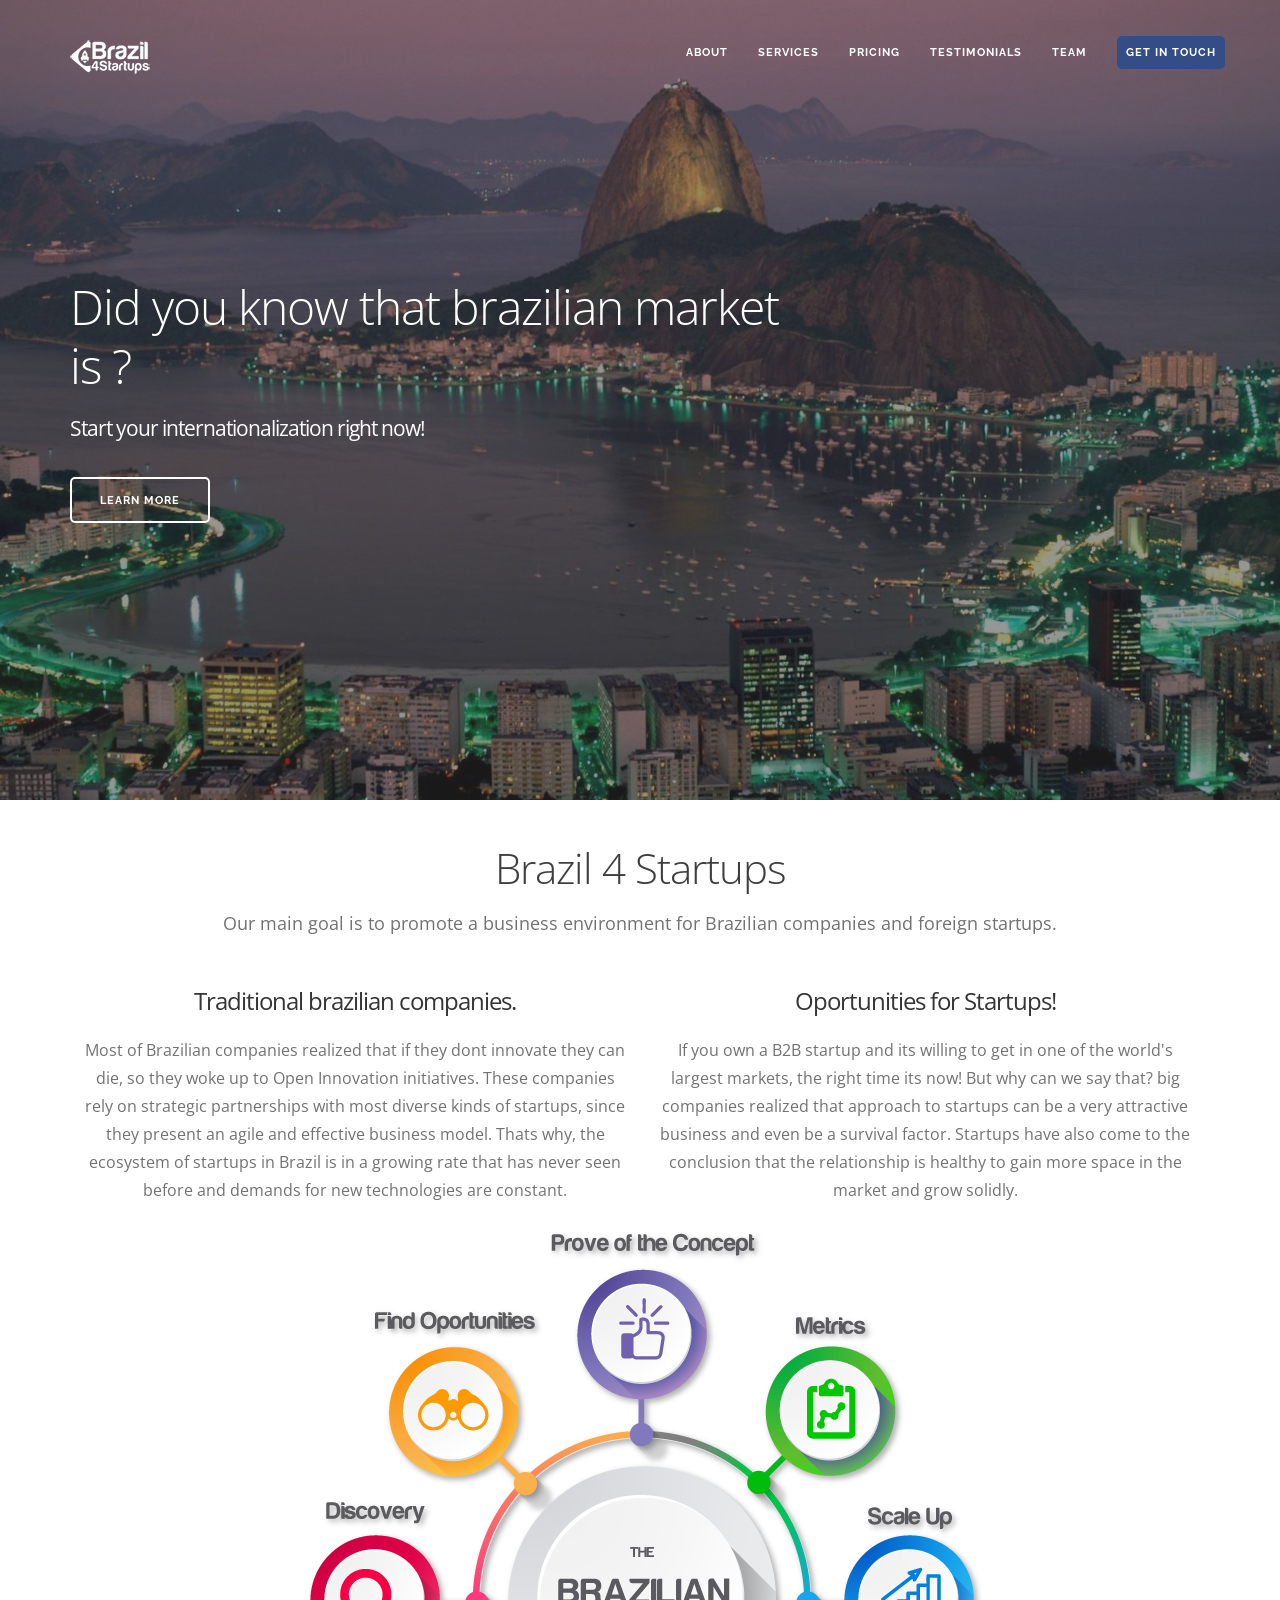
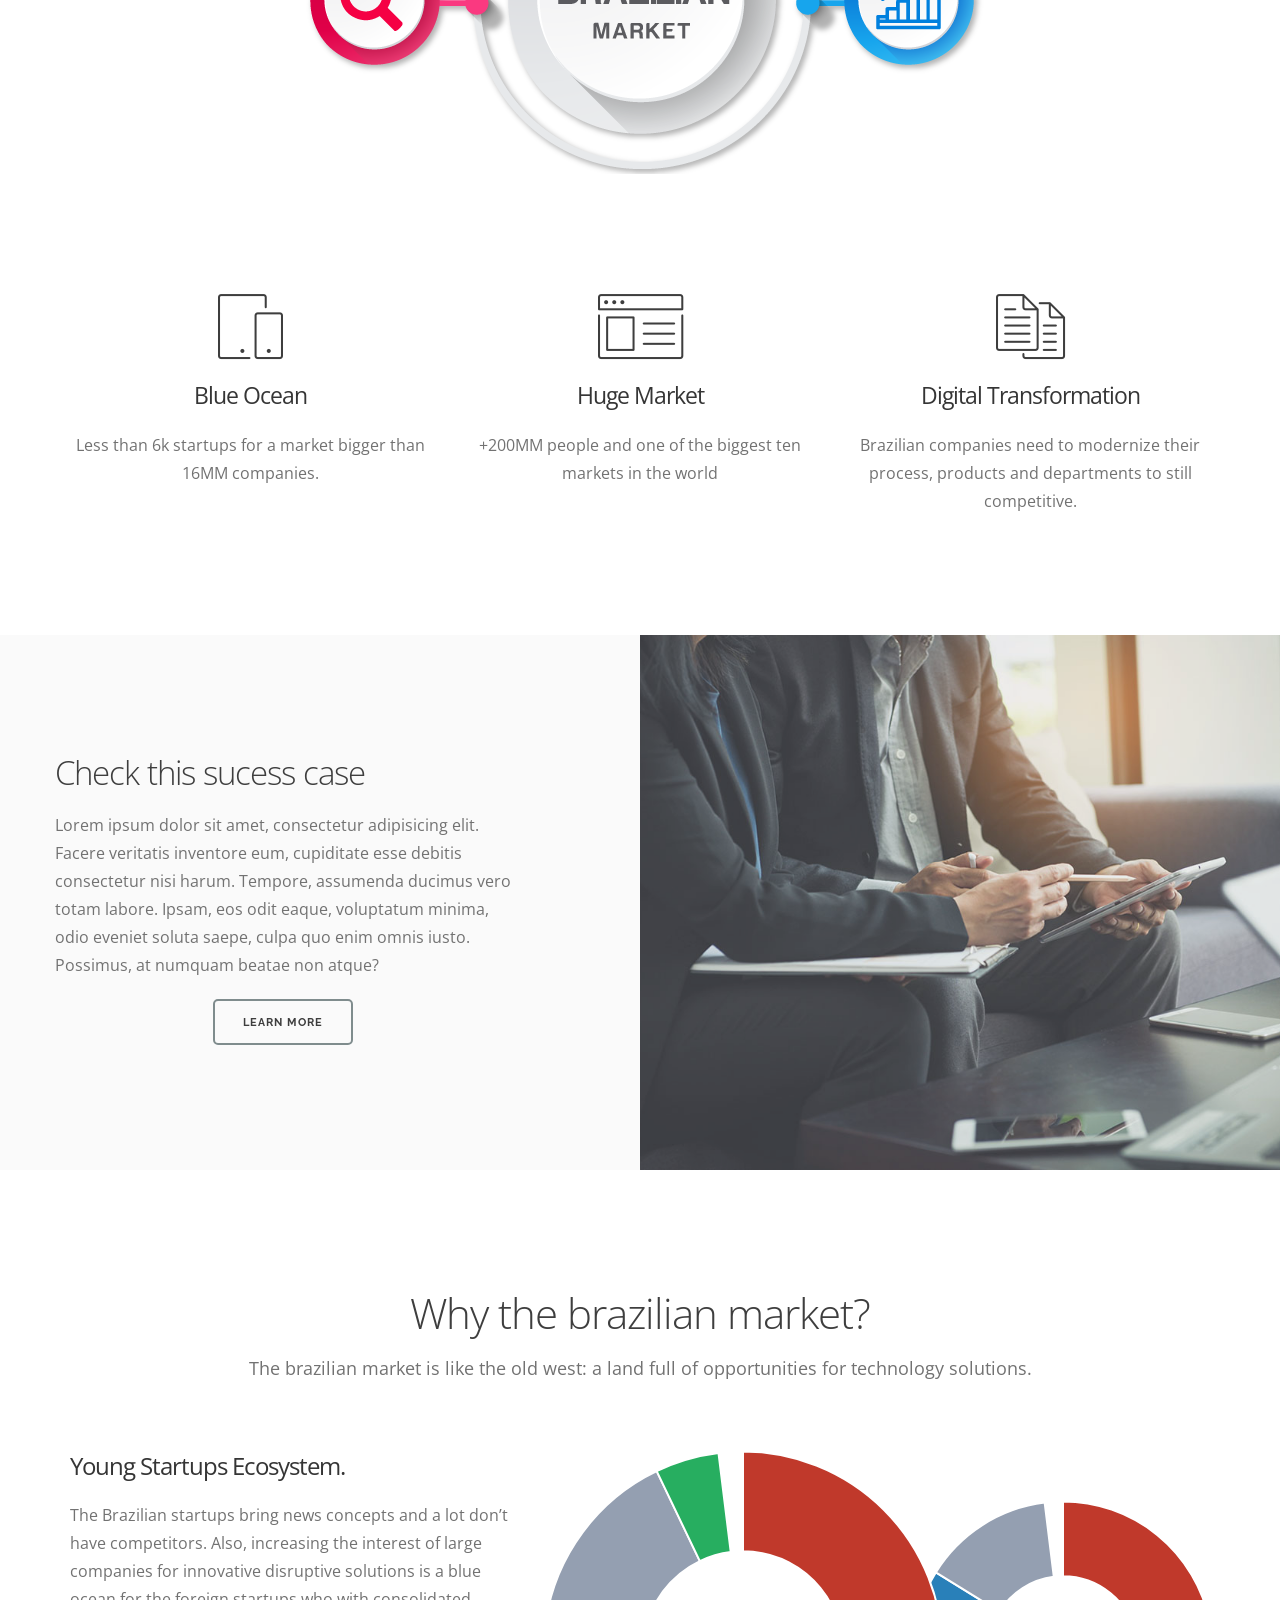
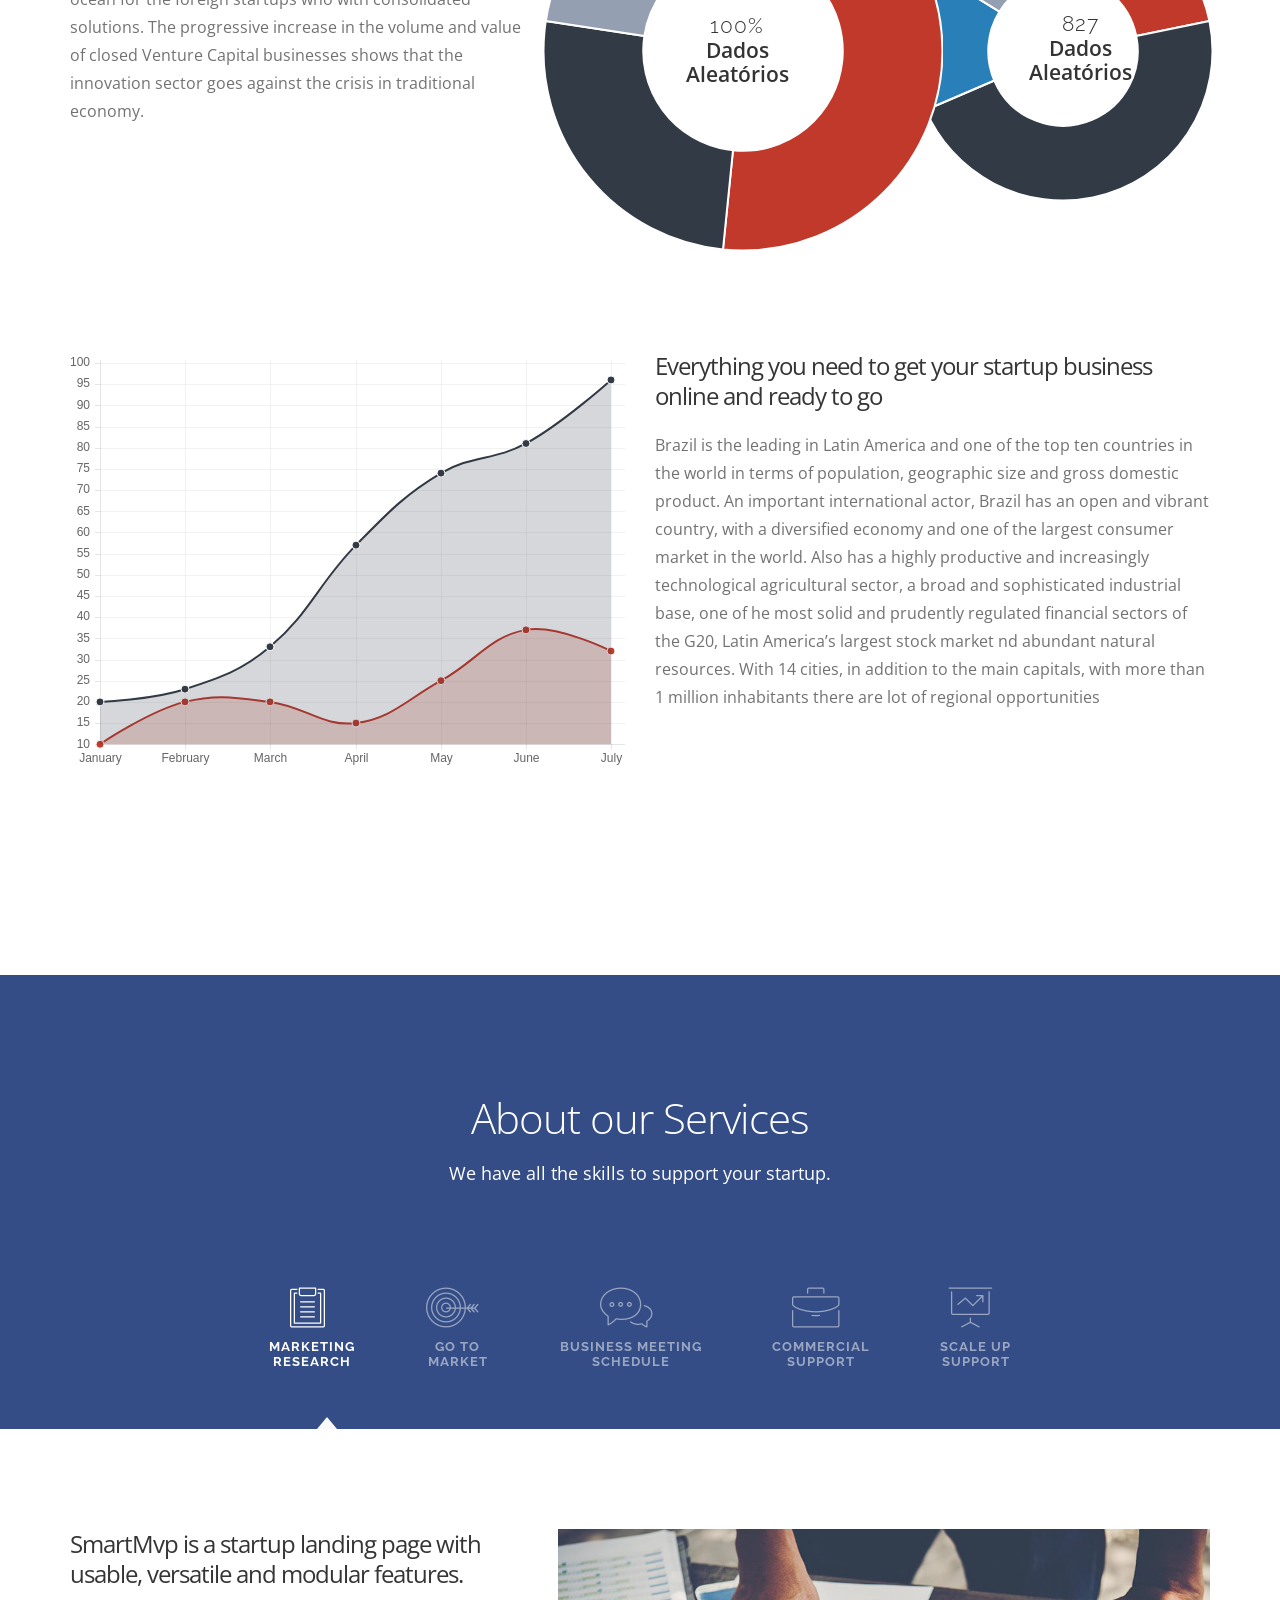
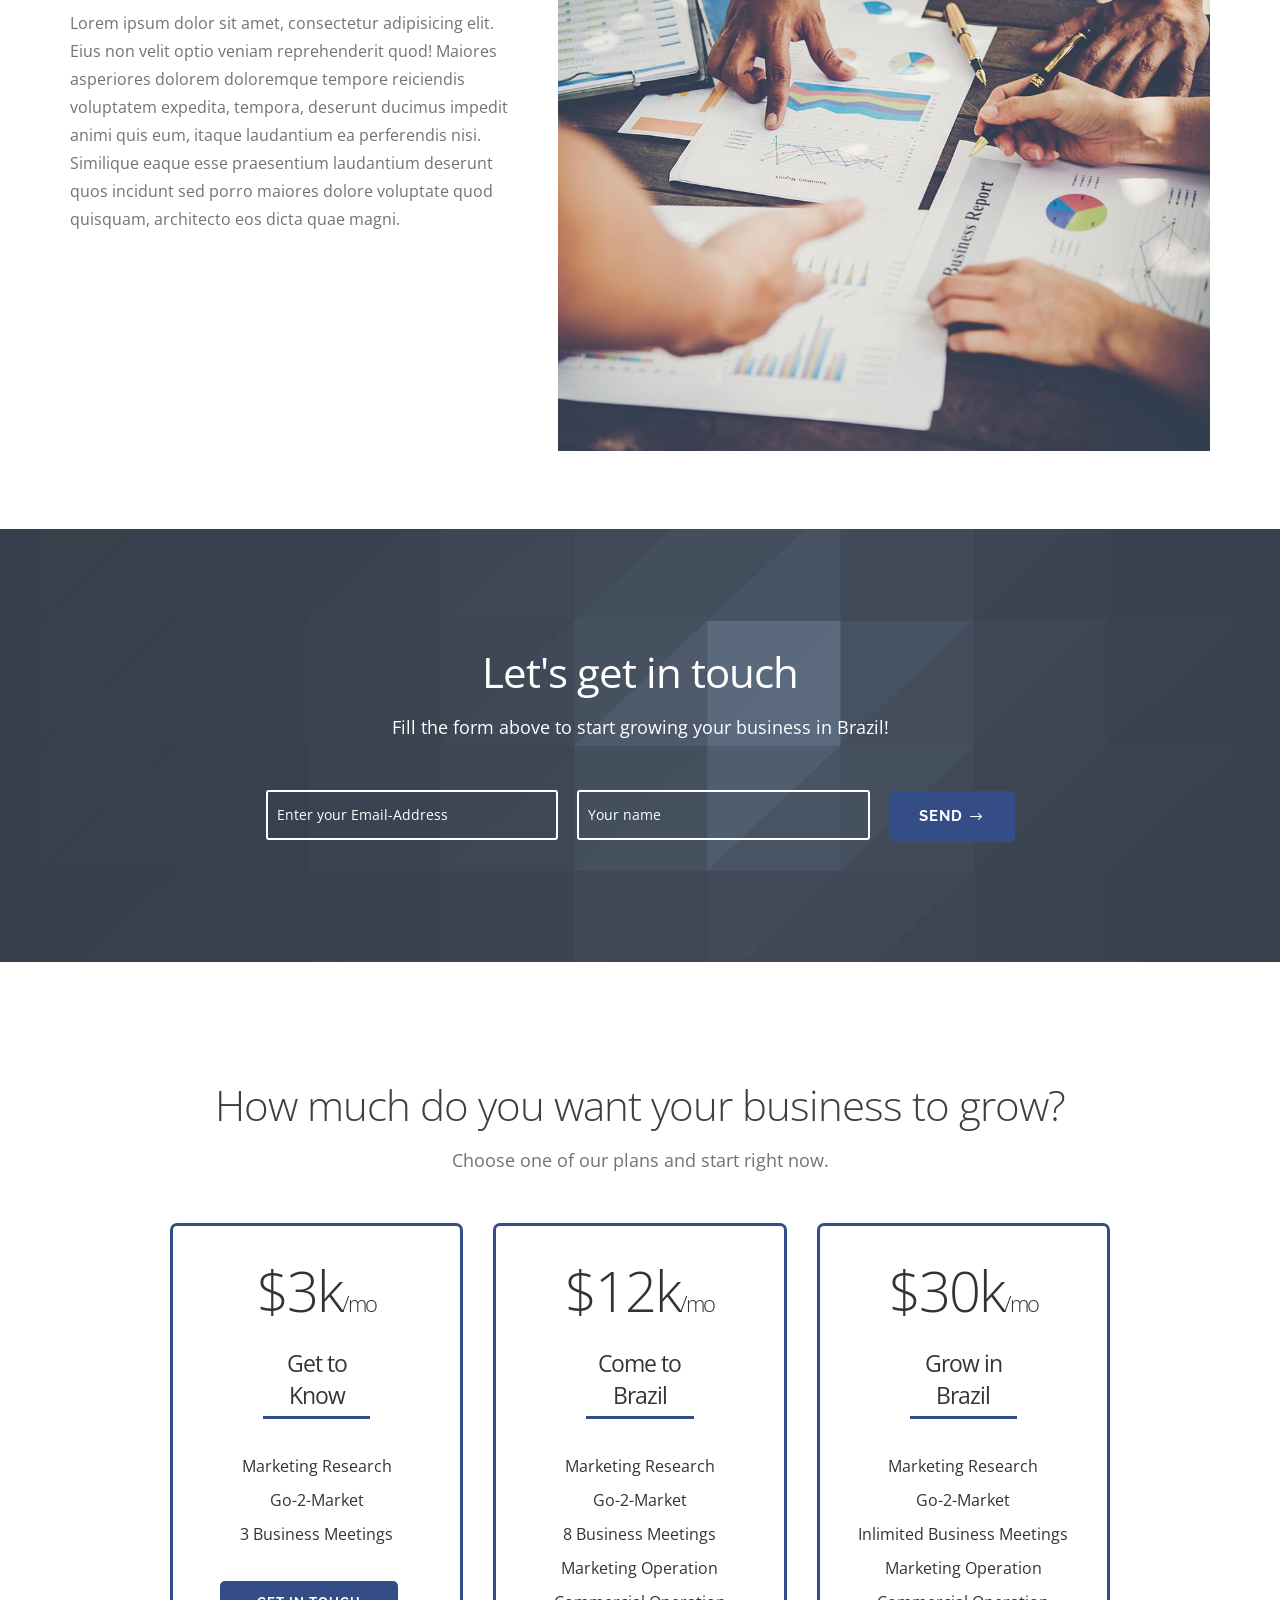
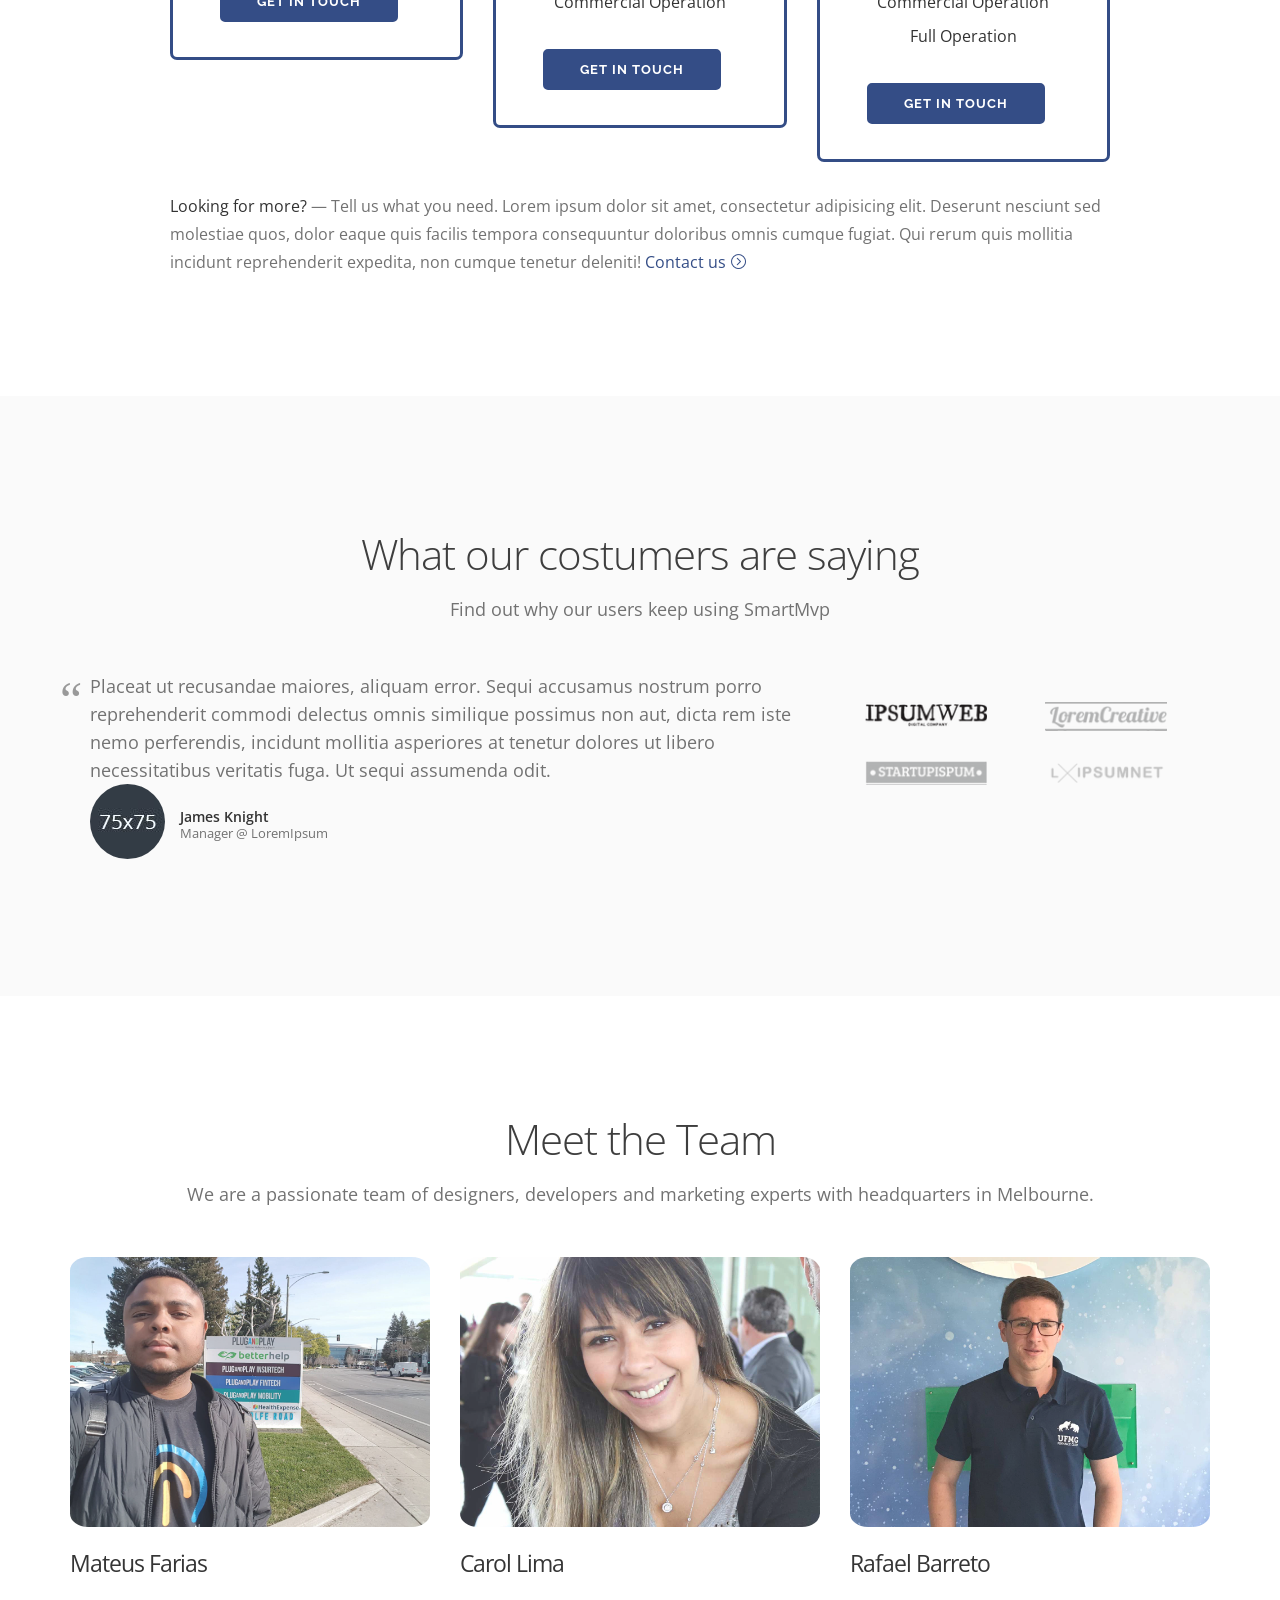
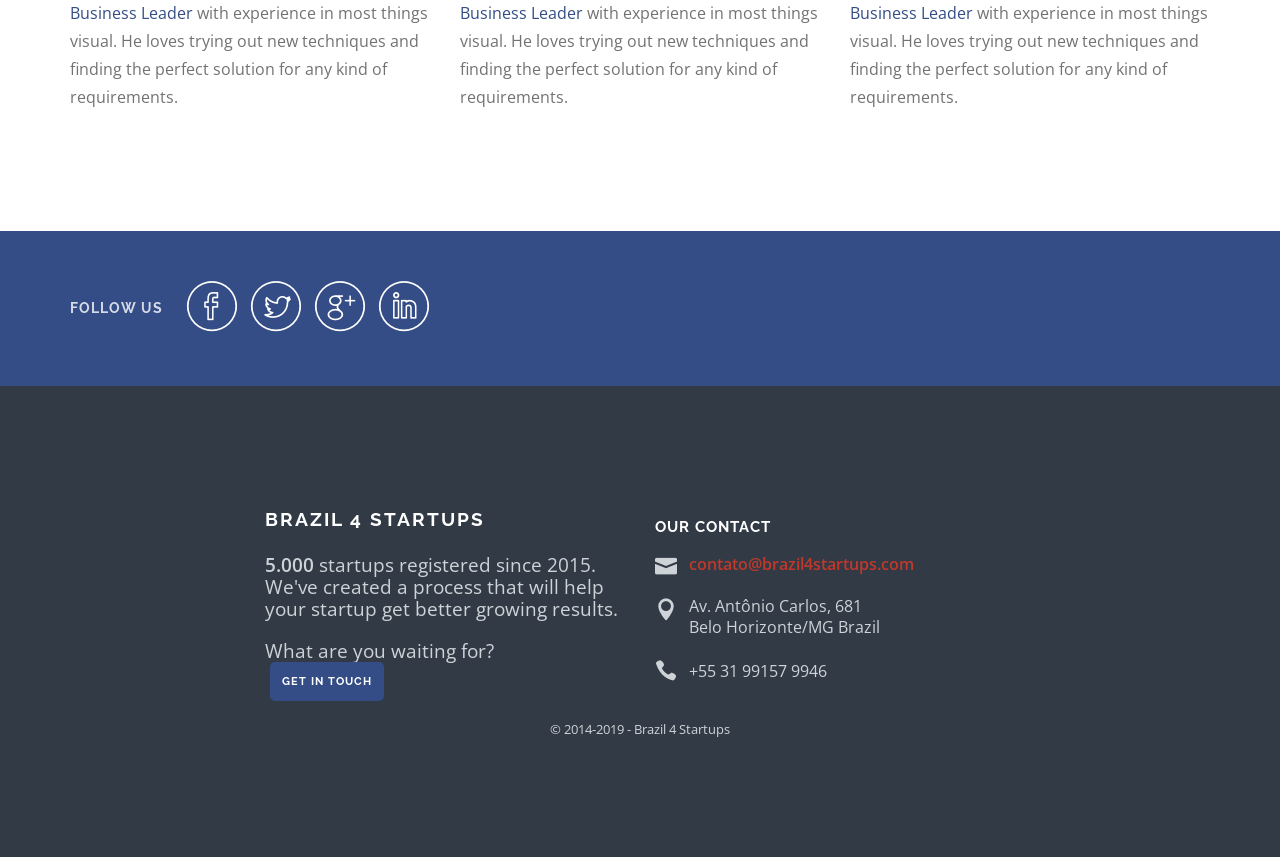
==== index.html @ f0107c90 "Margens" ====
<!doctype html>
<html lang="en">
<head>
    <meta charset="utf-8">

    <!-- TITLE OF SITE -->
    <title>Brazil 4 Startups | Finding new markets</title>

    <meta name="description" content="Responsive Landing Page for Presenting Your Startup: Saas, Mobile or Web Application" />
    <meta name="keywords" content="smartmvp, startup theme, startup template, startup example, startup landing page, one page, responsive, app landing, html template, mobile application, responsive landing page" />
    <meta name="author" content="ThemeDept">
    <meta name="viewport" content="width=device-width, initial-scale=1, maximum-scale=1">

    <!-- FAVICON  -->
    <link rel="icon" href="assets/images/favicon/favicon.png">
    
    <!-- =========================
       STYLESHEETS 
    ============================== -->
    
    <!-- BOOTSTRAP CSS -->
    <link rel="stylesheet" href="assets/css/plugins/bootstrap.min.css">

    <!-- FONT ICONS -->
    <link rel="stylesheet" href="assets/css/icons/icons.min.css">
     
    <!-- GOOGLE FONTS -->
    <link href="http://fonts.googleapis.com/css?family=Raleway:300,400,600,700%7COpen+Sans:300,400,600,700%7CHandlee" rel="stylesheet">
    
    <!-- PLUGINS STYLESHEET -->
    <link rel="stylesheet" href="assets/css/plugins/plugins.min.css">
    
    <!-- CUSTOM STYLESHEET -->
    <link rel="stylesheet" href="assets/css/style.css">

    <!-- RESPONSIVE FIXES -->
    <link rel="stylesheet" href="assets/css/responsive.css">

    <!-- COLORE STYLESHEET -->
    <!-- Change here the Main Color of the Site: Choose your favorite predefined color from assets/css/colors.css -->
    <link rel="stylesheet" href="assets/css/colors/red.css" title="red">
    
    
    <!--[if lt IE 9]>
            <script src="assets/js/plugins/html5shiv.min.js"></script>
            <script src="assets/js/plugins/respond.min.js"></script>
    <![endif]-->

</head>

<body>
    <div class="main-wrapper">

        <!-- =========================
             PRELOADER
        ============================== -->
        <div class="preloader">
            <div class="loader-container">
                <div class="text-logo">Brazil 4 Startups</div>
                <div class="signal"></div>
            </div>
        </div> 
        

        <!-- =========================
             HEADER
        ============================== -->
        <header class="header type" id="top" data-stellar-background-ratio="0.5">
            <!-- Background Overlay -->
            <div class="overlay">

                <!-- =========================================
                     Navigation
                ========================================== -->
                <nav class="navbar navbar-fixed-top" role="navigation">
                    <div class="container">
                        <div class="row">
                            <div class="col-md-12">
                                <!-- Navbar-Header -->
                                <div class="navbar-header">
                                    
                                    <!-- Mobile Menu -->
                                    <button data-target=".navbar-collapse" data-toggle="collapse" class="navbar-toggle" type="button">
                                        <i class="icon icon_menu"></i>
                                    </button>

                                    <!-- Text-Logo -->
                                    <a href="#top" class="navbar-brand scrollto header-img" title="SmartMvp">
                                        <img class="logo-1" src="assets/images/logo-branca.png" alt="">
                                    </a> 

                                    <!-- Image-Logo: Remove this comments and the section above Text-Logo if you want to add an Image-Logo (recommended sizes -> max-height:50, max-width:200) 

                                    <a href="#top" class="navbar-brand img-logo scrollto" title="SmartMvp">
                                        <img src="assets/images/logo.png" alt="Logo">
                                    </a> 
                                    -->

                                </div><!-- /End Navbar-Header -->

                                <!-- Navbar-Collapse -->
                                <div class="navbar-collapse collapse">
                                    <ul class="nav navbar-nav navbar-right">
                                        <!-- Menu Items -->
                                        <li><a href="#about" title="" class="scrollto nav-text">About</a></li>
                                        <li><a href="#features" title="" class="scrollto nav-text">Services</a></li>
                                        <li><a href="#pricing" title="" class="scrollto nav-text">Pricing</a></li>
                                        <li><a href="#testimonials" title="" class="scrollto nav-text">Testimonials</a></li>
                                        <li><a href="#team" title="" class="scrollto nav-text">Team</a></li>
                                        <!-- Login and Signup Modal on click -->
                                        <li><a class="btn btn-nav btn-signup" data-toggle="modal" href="javascript:void(0)" onclick="openRegisterModal();">Get in Touch</a></li> 
                                    </ul>
                                </div><!-- /End Navbar-Collapse -->
                            </div><!-- /End Col -->
                        </div><!-- /End Row -->
                    </div><!-- /End Container -->
                </nav><!-- /End Sticky Navigation -->


                <!-- =========================================
                     Login/Signup Bootstrap Modal
                ==========================================  -->
                <div class="modal fade login" id="loginModal">
                    <div class="modal-dialog">
                        <div class="modal-content">
                            
                            <!-- Modal-Header -->
                            <div class="modal-header">
                                <!-- Close Button -->
                                <button type="button" class="close" data-dismiss="modal" aria-hidden="true">
                                    <i class="icon icon_close_alt2"></i>
                                </button>
                                <!-- Modal-Header Title-->
                                <h4 class="modal-title">Sign in to <span>Smartmvp</span></h4>
                                <p class="modal-subtitle">Enter your email and password</p>
                            </div><!-- /End Modal-Header -->

                            <!-- Modal-Body Content -->
                            <div class="modal-body">  
                                <div class="box">
                                     <div class="content">
                                        <!-- Login Form -->
                                        <div class="loginBox">
                                            <form id="login-modal" role="form">
                                                <!-- Success/Alert Notification -->
                                                <p class="lm-success"><i class="icon icon_check_alt2"></i> <strong>Congratulation! Login modal validation is working. Implement your code.</strong></p>
                                                <p class="lm-failed"><i class="icon icon_close_alt2"></i><strong> Something went wrong! Insert correct value.</strong></p>
                                                <!-- Input Fields -->
                                                <input id="lm-email" class="form-control input-lg" type="text" placeholder="Email" name="lm-email" required>
                                                <input id="lm-password" class="form-control input-lg" type="password" placeholder="Password" name="lm-password" required>
                                                <!-- Login Button -->
                                                <button class="btn btn-color">Login</button>
                                            </form>
                                        </div><!-- /End Login Form -->
                                     </div>
                                </div><!-- /End Login Form Box -->
                                <div class="box">
                                    <!-- Signup Form -->
                                    <div class="content registerBox" style="display:none;">
                                        <form id="signup-modal" role="form">
                                            <!-- Success/Alert Notification -->
                                            <p class="sm-success"><i class="icon icon_check_alt2"></i> <strong>Congratulation! Signup modal validation is working. Implement your code.</strong></p>
                                            <p class="sm-failed"><i class="icon icon_close_alt2"></i><strong> Something went wrong! Insert correct value.</strong></p>
                                            <!-- Input Fields -->
                                            <input id="sm-email" class="form-control input-lg" type="text" placeholder="Email" name="sm-email" required>
                                            <input id="sm-password" class="form-control input-lg" type="password" placeholder="Password" name="sm-password">
                                            <input id="sm-confirm" class="form-control input-lg" type="password" placeholder="Repeat Password" name="sm-confirm">
                                            <!-- Signup Button -->
                                            <button class="btn btn-color">Create Account</button>
                                        </form>
                                        
                                    </div><!-- /End Signup Form -->
                                </div><!-- /End Signup Form Box -->
                            </div><!-- /End Modal-Body -->

                            <!-- Modal-Footer -->
                            <div class="modal-footer">
                                <!-- Login-Footer. Redirect to Signup-Modal-->
                                <div class="forgot login-footer">
                                    <span>Don't have an account? 
                                         <a href="javascript: showRegisterForm();">Sign up.</a>
                                    </span>
                                </div>
                                <!-- Signup-Footer. Redirect to Login-Modal -->
                                <div class="forgot register-footer" style="display:none">
                                     <span>Already have an account?</span>
                                     <a href="javascript: showLoginForm();">Login</a>
                                </div>
                            </div><!-- /End Modal-Footer -->      
                          
                        </div><!-- /End Modal Content -->
                    </div><!-- /End Modal Dialog -->
                </div><!-- /End Modal -->

                
                <!-- =========================================
                     Hero-Section
                ========================================== -->
                <div class="container vmiddle">
                    <div class="row">
                        <div class="col-md-8">
                            <div class="hero-section">
                                
                                <!-- Welcome - Hero Message -->
                                <h1 class="text-white">Did you know that brazilian market is <span data-typer-targets="Modern,Innovative,Huge,Advanced,Efficient,a Great Oportunity,Powerful,Impressive"></span>?</h1>
                                <p class="text-white">Start your internationalization right now!</p>
                                
                                <!-- Learn More & Video Buttons -->
                                <div class="btn-box">
                                    <a href="#features" class="btn btn-ghost scrollto">Learn More</a>
                                </div>

                            </div><!-- /End Intro-Section -->
                        </div><!-- /End Col -->
                    </div><!-- /End Row -->
                </div><!-- /End Container Hero-Section -->


            </div><!-- /End Background Overlay -->
        </header>
        <!-- =========================
             /END HEADER
        ============================== -->

        
        <!-- =================================
             SECTION ABOUT - INTRO FEATURES
        ====================================== -->
        <section class="intro-features" id="about">                      
                        <div class="col-xs-12">
                            <h2>Brazil 4 Startups</h2>
                            <p class="large">Our main goal is to promote a business environment for Brazilian companies and foreign startups.</p>
                        </div>
                            <div class="tab-content" id="tab-feature-5">
                                <div class="container">
                                    <div class="row">
                                        <!-- Feature Description 2col Text both -->
                                        <div class="col-xs-12">
                                            <div class="col-sm-6">
                                                <h4>Traditional brazilian companies.</h4>
                                                <p>Most of Brazilian companies realized that if they dont innovate they can die, so they woke up to Open Innovation initiatives. These companies rely on strategic partnerships with most diverse kinds of startups, since they present an agile and effective business model. Thats why, the ecosystem of startups in Brazil is in a growing rate that has never seen before and demands for new technologies are constant.</p>
                                            </div>
                                            <div class="col-sm-6">
                                                <h4>Oportunities for Startups!</h4>
                                                <p>If you own a B2B startup and its willing to get in one of the world's largest markets, the right time its now! But why can we say that? big companies realized that approach to startups can be a very attractive business and even be a survival factor. Startups have also come to the conclusion that the relationship is healthy to gain more space in the market and grow solidly.</p>
                                            </div>
                                        </div>
                                    </div>
                                    <div class="row">
                                        <!-- Image below --> 
                                        <div class="col-xs-12 hidden-xs wow fadeInUp" data-wow-duration="2s">
                                            <center>
                                            <img src="assets/images/759.png" align="middle" alt="">
                                            </center>
                                        </div>
                                    </div>   
                                </div><!-- / End Tab-content -->
                            </div>

            <div class="container">
                <!-- Padding -->
                <div class="wrapper-lg">
                    <div class="row">
                    </div>
                    <!-- Three Main Features with Icons -->
                    <div class="row">
                        <div class="col-sm-4 intro-content">
                            <div class="icon-lg">
                                <i class="icon icon-mobile"></i>
                            </div>
                            <h4>Blue Ocean</h4>
                            <p>Less than 6k startups for a market bigger than 16MM companies.</p>
                        </div>
                        <div class="col-sm-4 intro-content">
                            <div class="icon-lg">
                                <i class="icon icon-browser"></i>
                            </div>
                            <h4>Huge Market</h4>
                            <p>+200MM people and one of the biggest ten markets in the world </p>  
                        </div>
                        <div class="col-sm-4 intro-content">
                            <div class="icon-lg">
                                <i class="icon icon-documents"></i>
                            </div>
                            <h4>Digital Transformation</h4>
                            <p>Brazilian companies need to modernize their process, products and departments to still competitive.</p>
                        </div>
                    </div><!-- /End Row -->
                </div><!-- /End Wrapper -->
            </div><!-- /End Container -->
        </section>
        <!-- =============================
             /END INTRO FEATURES
        ============================== -->
        
        
        <!-- ==================================================
             SECTION 2 COLS - IMAGE RIGHT AND TEXT WITH CALL TO ACTION
        ======================================================= -->
        <section class="img-with-action light-bg">
            <div class="container wrapper-lg">
                <div class="row">
                    <div class="col-lg-5 col-md-5">
                        <!-- Text Col -->
                        <h3>Check this sucess case</h3>
                        <p>Lorem ipsum dolor sit amet, consectetur adipisicing elit. Facere veritatis inventore eum, cupiditate esse debitis consectetur nisi harum. Tempore, assumenda ducimus vero totam labore. Ipsam, eos odit eaque, voluptatum minima, odio eveniet soluta saepe, culpa quo enim omnis iusto. Possimus, at numquam beatae non atque?</p>
                        <!-- Call To Action Buttons -->
                        <center>
                        <div class="btn-box">
                            <a href="#features" class="btn btn-grey scrollto">Learn More</a>
                        </div>
                        </center>
                        <!-- Div Required for Correct Charts Animation -->
                        <div class="start-charts"></div>
                    </div>
                </div><!-- /End Row-->
            </div><!-- /End Container-->
            <!-- Image Col -->
            <div class="hidden-sm hidden-xs col-md-6 img-col-bg img-right"></div>
        </section>
        <!-- =============================
             /END SECTION 
        ============================== -->
        

        <!-- ==================================================
            CHARTS & SHOWCASE SECTION
        ======================================================= -->
        <section class="charts" id="charts">
            <div class="container">
                <div class="wrapper-lg">
                    <div class="row">
                        <div class="col-md-12">
                            <h2>Why the brazilian market?</h2>
                            <p class="large">The brazilian market is like the old west: a land full of opportunities for technology solutions.</p>
                        </div>
                    </div>

                    <div class="row doughnut-box">
                        <div class="col-md-5">
                            <!-- Div Required for Correct Line Chart Animation -->
                            <div class="start-line"></div>
                            <!-- Chart Text Description -->
                            <h4>Young Startups Ecosystem.</h4>
                            <p>The Brazilian startups bring news concepts and a lot don’t have competitors. Also, increasing the interest of large companies for innovative disruptive solutions is a blue ocean for the foreign startups who with consolidated solutions. The progressive increase in the volume and value of closed Venture Capital businesses shows that the innovation sector goes against the crisis in traditional economy.</p>
                        </div>
                        <div class="col-md-7">
                            <!-- Doughnut Charts  -->
                            <div id="canvas-holder">
                                <div class="chart-text">
                                    100&#37;<span>Dados<br> Aleatórios</span>
                                </div>
                                <canvas id="chart-area" width="400" height="400"></canvas>
                            </div>
                            <div id="canvas2-holder">
                                <div class="chart2-text">
                                    827<span>Dados<br>Aleatórios</span>
                                </div>
                                <canvas id="chart2-area" width="300" height="300"></canvas>
                            </div>
                        </div>
                    </div><!-- /End Chart-Box -->
                        
                    <div class="row chart-box">
                        <div class="col-md-6 col-md-push-6 col-sm-12">
                            <!-- Chart Text Description -->
                            <h4>Everything you need to get your startup business online and ready to go</h4>
                            <p>Brazil is the leading in Latin America and one of the top ten countries in the world in terms of population, geographic size and gross domestic product.
                            An important international actor, Brazil has an open and vibrant country, with a diversified economy and one of the largest consumer market in the world. Also has a highly productive and increasingly technological agricultural sector, a broad and sophisticated industrial base, one of he most solid and prudently regulated financial sectors of the G20, Latin America’s largest stock market nd abundant natural resources. With 14 cities, in addition to the main capitals, with more than 1 million inhabitants there are  lot of regional opportunities</p>
                        </div>
                        <div class="col-md-6 col-md-pull-6 col-sm-12">
                            <!-- Line Chart -->
                            <div class="line-canvas">
                                <div>
                                    <canvas id="line-canvas" height="450" width="600"></canvas>
                                </div>
                            </div>
                        </div>
                    </div><!-- /End Chart-Box -->

                </div><!-- /End Wrapper -->
            </div><!-- /End Container -->      
        </section>
        <!-- =============================
             /END CHARTS SECTION 
        ============================== -->
        
        
        <!-- ==================================================
            FEATURES SECTION
        ======================================================= -->
        <section class="tab-features color-bg" id="features">
            <div class="container">
                <div class="features-title">
                    <div class="row">
                        <div class="col-md-12">
                            <h2 class="text-white">About our Services</h2>
                            <p class="large text-white">We have all the skills to support your startup.</p>
                        </div>
                    </div>
                </div>
            </div>

            <div class="row">
                <div class="col-xs-12">
                    <!-- Features Tab -->
                    <div class="tabs features tab-container">
                        <ul class="etabs">
                            <!-- Feature Icon -->
                            <li class="tab">
                                    <a href="#tab-feature-1">
                                        <div class="icon-sm">
                                            <i class="icon icon-clipboard"></i>
                                        </div>
                                        <h5 class="text-white">Marketing<br> Research</h5>
                                    </a>
                            </li>
                            <!-- Feature Icon -->
                            <li class="tab">
                                    <a href="#tab-feature-2">
                                        <div class="icon-sm">
                                            <i class="icon icon-target"></i>
                                        </div>
                                        <h5 class="text-white">Go to<br> Market</h5>
                                    </a>
                            </li>
                            <!-- Feature Icon -->
                            <li class="tab">
                                    <a href="#tab-feature-3">
                                        <div class="icon-sm">
                                            <i class="icon icon-chat"></i>
                                        </div>
                                        <h5 class="text-white">Business Meeting <br>Schedule</h5>
                                    </a>
                            </li>
                            <!-- Feature Icon -->
                            <li class="tab">
                                    <a href="#tab-feature-4">
                                        <div class="icon-sm">
                                            <i class="icon icon-briefcase"></i>
                                        </div>
                                        <h5 class="text-white">Commercial<br>Support</h5>
                                    </a>
                            </li>
                            <!-- Feature Icon -->
                            <li class="tab">
                                    <a href="#tab-feature-5">
                                        <div class="icon-sm">
                                            <i class="icon icon-presentation"></i>
                                        </div>
                                        <h5 class="text-white">Scale up <br>Support</h5>
                                    </a>
                            </li>
                        </ul><!-- /End Etabs -->
                  
                        <div class="panel-container">
                            
                            <div class="tab-content" id="tab-feature-1">
                                <div class="container">
                                    <div class="row">
                                        <!-- Feature Description 2cols Text-Left with Buttons -->
                                        <div class="col-md-5 col-sm-6">
                                            <h4>SmartMvp is a startup landing page with usable, versatile and modular features.</h4>
                                            <p>Lorem ipsum dolor sit amet, consectetur adipisicing elit. Eius non velit optio veniam reprehenderit quod! Maiores asperiores dolorem doloremque tempore reiciendis voluptatem expedita, tempora, deserunt ducimus impedit animi quis eum, itaque laudantium ea perferendis nisi. Similique eaque esse praesentium laudantium deserunt quos incidunt sed porro maiores dolore voluptate quod quisquam, architecto eos dicta quae magni.</p>
                                        </div>
                                        <!-- Image-right -->
                                        <div class="col-md-7 col-sm-6 hidden-xs wow fadeInRight" data-wow-duration="2s">
                                            <img src="assets/images/background2.jpg" class="img-device" alt="">
                                        </div>
                                    </div>
                                </div>
                            </div><!-- /End Tab-content -->

                            <div class="tab-content" id="tab-feature-2">
                                <div class="container">
                                    <div class="row">
                                        <!-- Feature Description 2cols Text-Right with Icons -->
                                        <div class="col-xs-12 col-sm-6 col-sm-push-6 col-lg-7 col-lg-push-5">
                                            <h4>SmartMvp is a high-quality solution for those who want a beautiful website in no time</h4>
                                            <p>Similique eaque esse praesentium laudantium deserunt quos incidunt sed porro maiores dolore voluptate quod quisquam.</p>
                                            <div class="tab-icon">
                                                <div class="icon-sm">
                                                    <i class="icon icon-adjustments"></i>
                                                </div>
                                                <p class="large">Numerous Colour Schemes</p>
                                                <p> Ipsum, ratione. Dolor illo numquam dolorem consequuntur, ex vitae, ipsum tenetur nihil soluta. Eaque at laboriosam similique?</p>
                                            </div>
                                            <div class="tab-icon">
                                                <div class="icon-sm">
                                                    <i class="icon icon-target"></i>
                                                </div>
                                                <p class="large">Tons of Elements</p>
                                                <p> Repudiandae expedita, non aperiam, ea quia dolorem quidem pariatur culpa explicabo voluptatem alias voluptas itaque similique officia.</p>
                                            </div>
                                        </div>
                                        <!-- Image-Left -->
                                        <div class="col-xs-12 col-sm-6 col-sm-pull-6 col-lg-5 col-lg-pull-7 hidden-xs wow fadeInLeft" data-wow-duration="2s">
                                            <img src="assets/images/background.jpg" class="img-device" alt="">
                                        </div>
                                    </div>
                                </div>
                            </div><!-- / End Tab-content -->

                            <div class="tab-content" id="tab-feature-3">
                                <div class="container">
                                    <div class="row">
                                        <!-- Feature Description 2cols Text-Left -->
                                        <div class="col-md-5 col-sm-6">
                                            <h4>SmartMvp is a fully responsive landing page template with awesome features and interactive elements.</h4>
                                            <p>Lorem ipsum dolor sit amet, consectetur adipisicing elit. Eius non velit optio veniam reprehenderit quod! Maiores asperiores dolorem doloremque tempore reiciendis voluptatem expedita, tempora, deserunt ducimus impedit animi quis eum, itaque laudantium ea perferendis nisi.</p>
                                        </div>
                                        <!-- Image-Right -->
                                        <div class="col-md-7 col-sm-6 hidden-xs wow fadeInRight" data-wow-duration="2s">
                                            <img src="assets/images/background3.jpg" class="img-device" alt="">
                                        </div>
                                    </div>
                                </div>
                            </div><!-- /End Tab-content -->

                            <div class="tab-content" id="tab-feature-4">
                                <div class="container">
                                    <div class="row">
                                        <!-- Feature Description 2col Text-Left with Icons-->
                                        <div class="col-md-7 col-sm-6">
                                            <h4>There are a lot of different blocks that will help you to make a perfect project.</h4>
                                            <p>Deserunt ducimus impedit animi quis eum, itaque laudantium ea perferendis nisi. Similique eaque esse.</p>
                                            <div class="tab-icon">
                                                <div class="icon-sm">
                                                    <i class="icon icon-profile-male"></i>
                                                </div>
                                                <p class="large">Amazingly Simple Use</p>
                                                <p>Tempora, veniam. Tempore nihil praesentium obcaecati velit, harum nam dicta sequi quam sunt incidunt facilis itaque..</p>
                                            </div>
                                            <div class="tab-icon">
                                                <div class="icon-sm">
                                                    <i class="icon icon-compass"></i>
                                                </div>
                                                <p class="large">Clear Documentation</p>
                                                <p>Officia illum, perferendis dolorum dolor sit eveniet, tempore incidunt animi totam qui voluptas, inventore velit illo!</p>
                                            </div>
                                        </div>
                                        <!-- Image Right -->
                                        <div class="col-md-5 col-sm-6 hidden-xs wow fadeInRight" data-wow-duration="2s">
                                            <img src="assets/images/background.jpg" class="img-device" alt="">
                                        </div>
                                    </div>
                                </div>
                            </div><!-- /End Tab-content -->

                            <div class="tab-content" id="tab-feature-5">
                                <div class="container">
                                    <div class="row">
                                        <!-- Feature Description 2col Text both -->
                                        <div class="col-xs-12">
                                            <div class="col-sm-6">
                                                <h4>Publish your Startup in Beautiful Way.</h4>
                                                <p>Similique eaque esse praesentium laudantium deserunt quos incidunt sed porro maiores dolore voluptate quod quisquam, architecto eos dicta quae magni vero unde necessitatibus. Lorem ipsum dolor sit amet, consectetur adipisicing.</p>
                                            </div>
                                            <div class="col-sm-6">
                                                <h4>Take a Second and Explore it!</h4>
                                                <p>Inventore distinctio placeat fugiat reiciendis repudiandae et iste, aut sunt ad. Ab temporibus animi harum quo enim magnam rerum odit quos molestias ipsam! Perferendis eum nobis aliquid, facere modi quos, possimus deleniti labore sit cupiditate, culpa consequatur.</p>
                                            </div>
                                        </div>
                                    </div>   
                                    <div class="row">
                                        <!-- Image below --> 
                                        <div class="col-xs-12 hidden-xs wow fadeInUp" data-wow-duration="2s">
                                            <img src="assets/images/background4.jpg" class="img-device" alt="">
                                        </div>
                                    </div>   
                                </div>
                            </div><!-- / End Tab-content -->

                        </div><!-- / End Panel-Container -->
                    </div><!-- / End Tabs -->
                </div><!-- /End Col -->
            </div><!-- /End Row -->
        </section>
        <!-- =============================
             /END FEATURES TAB
        ============================== -->
        
        
        <!-- ==================================================
            SIGNUP DIVIDER
        ======================================================= -->
        <section id="canvas-bg" class="dark-bg signup-divider">
            <div class="container">
                <div class="wrapper-lg">
                    <div class="row">
                        <div class="col-md-12">
                            <h2 class="text-white">Let's get in touch</h2>
                            <p class="large text-white">Fill the form above to start growing your business in Brazil!</p>
                        </div>
                    </div>

                    <div class="row">
                        <!-- Signup Form -->
                        <form id="signup-divider" role="form">
                            <!-- Notification -->
                            <p class="signup-success"><i class="icon icon_check_alt2"></i> <strong>Congratulation! Welcome to 30 day Free Trial. Check your email address.</strong></p>
                            <p class="signup-failed"><i class="icon icon_close_alt2"></i><strong> Something went wrong! Insert correct value.</strong></p>  

                            <!-- Input fields -->
                            <div class="form-group">
                                <input type="email" name="signup-email" id="signup-email" class="form-control input-lg" placeholder="Enter your Email-Address" required>
                            </div>
                            <div class="form-group">
                                <input type="password" size="25" name="signup-password" id="signup-password" class="form-control input-lg" placeholder="Your name" required>
                            </div>
                            <!-- Signup Button -->
                            <button class="btn btn-color">Send <i class="icon arrow_right"></i></button>
                        </form>
                    </div><!-- /End Row -->
                </div><!-- /End Wrapper -->
            </div><!-- /End Container -->
        </section>
        <!-- =============================
             /END SIGNUP SECTION 
        ============================== -->
        

        <!-- =============================
             PRICING SECTION
        ============================== -->
        <section class="pricing" id="pricing">
            <div class="container">
                <div class="wrapper-lg">
                    <div class="row">
                        <div class="col-xs-12">
                            <h2>How much do you want your business to grow?</h2>
                            <p class="large">Choose one of our plans and start right now.</p>
                        </div>
                    </div>
                    
                    <!-- Pricing Tabs-->
                    <div class="row grid-md">
                        <div class="col-sm-4">
                            <div class="pricing-tab">
                                <p class="price">$3k<span>/mo</span></p>
                                <h4>Get to Know</h4>
                                <ul class="pricing-features">
                                    <li>Marketing Research</li>
                                    <li>Go-2-Market</li>
                                    <li>3 Business Meetings</li>
                                </ul>
                                <a href="#canvas-bg" class="btn btn-color scrollto">Get in Touch</a>
                            </div>
                        </div>

                        <div class="col-sm-4">
                            <div class="pricing-tab">
                                <p class="price">$12k<span>/mo</span></p>
                                <h4>Come to Brazil</h4>
                                <ul class="pricing-features">
                                    <li>Marketing Research</li>
                                    <li>Go-2-Market</li>
                                    <li>8 Business Meetings</li>
                                    <li>Marketing Operation</li>
                                    <li>Commercial Operation</li>
                                </ul>
                                <a href="#canvas-bg" class="btn btn-color scrollto">Get in Touch</a>
                            </div>
                        </div>

                        <div class="col-sm-4">
                            <div class="pricing-tab">
                                <p class="price">$30k<span>/mo</span></p>
                                <h4>Grow in Brazil</h4>
                                <ul class="pricing-features">
                                    <li>Marketing Research</li>
                                    <li>Go-2-Market</li>
                                    <li>Inlimited Business Meetings</li>
                                    <li>Marketing Operation</li>
                                    <li>Commercial Operation</li>
                                    <li>Full Operation</li>
                                </ul>
                                <a href="#canvas-bg" class="btn btn-color scrollto">Get in Touch</a>
                            </div>
                        </div>


                        <!-- Pricing Footer -->
                        <div class="row">
                            <div class="col-xs-12">
                                <div class="pricing-more">
                                    <p><strong>Looking for more?</strong> &mdash; Tell us what you need. Lorem ipsum dolor sit amet, consectetur adipisicing elit. Deserunt nesciunt sed molestiae quos, dolor eaque quis facilis tempora consequuntur doloribus omnis cumque fugiat. Qui rerum quis mollitia incidunt reprehenderit expedita, non cumque tenetur deleniti! <strong> <a href="mailto:support@themedept.com">Contact us <i class="icon arrow_carrot-right_alt2"></i></a></strong> </p>
                                </div>
                            </div>
                        </div><!-- /End Row Pricing Footer -->
                    
                    </div><!-- /End Row Pricing Tab -->
                </div><!-- /End Wrapper -->
            </div><!-- /End Container -->
        </section>
        <!-- =============================
             /END PRICING SECTION 
        ============================== -->


        <!-- =======================================================
             TESTIMONIALS WITH PRESS/CLIENTS LOGOS
        ============================================================ -->
        <section class="testimonial-press light-bg" id="testimonials">
            <div class="container vmiddle">
                <div class="row">
                    <div class="col-md-12">
                        <h2>What our costumers are saying</h2>
                        <p class="large">Find out why our users keep using SmartMvp</p>
                    </div>
                </div>
                <div class="row">
                    <div class="tabs testimonials tab-container">
                        <div class="col-md-8">
                            <div class="panel-container">
                                <div class="tab-block" id="tab-testimonials-1">
                                    <blockquote>
                                        <!-- Testimonial quote -->
                                        <p>Placeat ut recusandae maiores, aliquam error. Sequi accusamus nostrum porro reprehenderit commodi delectus omnis similique possimus non aut, dicta rem iste nemo perferendis, incidunt mollitia asperiores at tenetur dolores ut libero necessitatibus veritatis fuga. Ut sequi assumenda odit.</p>
                                        <!-- Testimonial image -->
                                        <img src="assets/images/testimonials/testimonial-1.jpg" alt=" ">
                                        <!-- Testimonial info -->
                                        <p class="testimonial-name"><span>James Knight</span>Manager @ LoremIpsum</p>
                                    </blockquote>
                                </div><!-- /End Tab-block -->
                                <div class="tab-block" id="tab-testimonials-2">
                                    <blockquote>
                                        <!-- Testimonial quote -->
                                        <p>Iusto quam fugit consequatur explicabo at deserunt eius vel, debitis non itaque blanditiis error iure modi, asperiores molestiae dolorum! Earum expedita sit, nesciunt neque magnam at dolorem praesentium saepe! Rerum recusandae qui quidem, a neque consequatur laboriosam.</p>
                                        <!-- Testimonial image -->
                                        <img src="assets/images/testimonials/testimonial-2.jpg" alt=" ">
                                        <!-- Testimonial info -->
                                        <p class="testimonial-name"><span>Nathan Wood</span>Chief Technology Officer @ StartupIpsum</p>
                                    </blockquote>
                                </div><!-- /End Tab-block -->
                                <div class="tab-block" id="tab-testimonials-3">
                                    <blockquote>
                                        <!-- Testimonial quote -->
                                        <p>Commodi quod eligendi molestiae quaerat temporibus odio alias, nobis repudiandae eum molestias libero modi non ipsum architecto facere cumque esse veritatis voluptatibus. Quia eius nulla deleniti impedit officia quidem temporibus, enim! Ab ex, ipsa ullam asperiores itaque.</p>
                                        <!-- Testimonial image -->
                                        <img src="assets/images/testimonials/testimonial-3.jpg" alt=" ">
                                        <!-- Testimonial info -->
                                        <p class="testimonial-name"><span>Amber Evans</span>Chief Marketing Officer @ AgencyLorem</p>
                                    </blockquote>
                                </div><!-- /End Tab-block -->
                                <div class="tab-block" id="tab-testimonials-4">
                                    <blockquote>
                                        <!-- Testimonial quote -->
                                        <p>Aliquid doloremque ipsum ipsam molestias aliquam ab quod mollitia sed. Vero sapiente voluptatem, voluptatum excepturi a doloribus. Dicta sit quo sed, eaque! Voluptates in illo maiores corporis? Placeat ut recusandae maiores, aliquam error. Sequi accusamus nostrum porro.</p>
                                        <!-- Testimonial image -->
                                        <img src="assets/images/testimonials/testimonial-4.jpg" alt=" ">
                                        <!-- Testimonial info -->
                                        <p class="testimonial-name"><span>Harry Palmer</span>CEO and Founder @ IpsumSite</p>
                                    </blockquote>
                                </div><!-- /End Tab-block -->
                            </div><!-- /End Panel-container -->
                        </div><!-- /End Col -->
                            
                        <ul class="etabs col-md-4 list-unstyled">
                            <li class="tab col-md-6">
                                <a href="#tab-testimonials-1">
                                    <!-- Testimonial logo -->
                                    <img src="assets/images/press-logos/press-3.png" alt="">
                                </a>
                            </li>
                            <li class="tab col-md-6">
                                <a href="#tab-testimonials-2">
                                    <!-- Testimonial logo -->
                                    <img src="assets/images/press-logos/press-2.png" alt="">
                                </a>
                            </li>
                            <li class="tab col-md-6">
                                <a href="#tab-testimonials-3">
                                    <!-- Testimonial logo -->
                                    <img src="assets/images/press-logos/press-1.png" alt="">
                                </a>
                            </li>
                            <li class="tab col-md-6">
                                <a href="#tab-testimonials-4">
                                    <!-- Testimonial logo -->
                                    <img src="assets/images/press-logos/press-4.png" alt="">
                                </a>
                            </li>
                        </ul><!-- /End Etabs --> 

                    </div><!-- /End Tabs --> 
                </div><!-- /End Row -->
            </div><!-- /End Container -->
        </section>
        <!-- =============================
             /END TESTIMONIALS
        ============================== -->
        

        <!-- ==================================================
            TEAM
        ======================================================= -->
        <section class="team" id="team">
            <div class="container">
                <div class="wrapper-lg">
                    <div class="row">
                        <div class="col-md-12">
                            <h2>Meet the Team</h2>
                            <p class="large">We are a passionate team of designers, developers and marketing experts with headquarters in Melbourne.</p>
                        </div>
                    </div>
                    <div class="row">
                        <!-- Team Box -->
                        <div class="col-sm-4 team-box">
                            <div class="team-img">
                                <img src="assets/images/mateus.jpeg" class="img-responsive" alt="">
                                <div class="img-overlay">
                                    <div class="img-icons">
                                        <span class="icon-white">
                                            <a href="#">
                                                <i class="icon icon-linkedin"></i>
                                            </a>
                                        </span>
                                    </div>  
                                </div>
                            </div>
                            <h4>Mateus Farias</h4>
                            <p class="team-bio"><span class="text-color">Business Leader</span> with experience in most things visual. He loves trying out new techniques and finding the perfect solution for any kind of requirements.</p>
                        </div>
                        <!-- Team Box -->
                        <div class="col-sm-4 team-box">
                            <div class="team-img">
                                <img src="assets/images/carol.jpeg" class="img-responsive" alt="">
                                <div class="img-overlay">
                                    <div class="img-icons">
                                        <span class="icon-white">
                                            <a href="#">
                                                <i class="icon icon-linkedin"></i>
                                            </a>
                                        </span>
                                    </div>  
                                </div>
                            </div>
                            <h4>Carol Lima</h4>
                            <p class="team-bio"><span class="text-color">Business Leader</span> with experience in most things visual. He loves trying out new techniques and finding the perfect solution for any kind of requirements.</p>
                        </div>
                        <!-- Team Box -->
                        <div class="col-sm-4 team-box">
                            <div class="team-img">
                                <img src="assets/images/rafael.jpg" class="img-responsive" alt="">
                                <div class="img-overlay">
                                    <div class="img-icons">
                                        <span class="icon-white">
                                            <a href="#">
                                                <i class="icon icon-linkedin"></i>
                                            </a>
                                        </span>
                                    </div>  
                                </div>
                            </div>
                            <h4>Rafael Barreto</h4>
                            <p class="team-bio"><span class="text-color">Business Leader</span> with experience in most things visual. He loves trying out new techniques and finding the perfect solution for any kind of requirements.</p>
                        </div>
                        <!-- Team Box -->
                        </div>
                    </div><!-- /End Row -->
                </div><!-- End Wrapper -->
            </div><!--/End Container -->
        </section>
        <!-- =============================
             /END TEAM SECTION 
        ============================== -->
        
        <!-- ==================================================
            NEWSLETTER AND SOCIAL DIVIDER
        ======================================================= -->
        <section class="newsletter color-bg" id="newsletter">
            <div class="container">
                <div class="wrapper-sm">
                    <div class="row">
                        <div class="col-md-6">
                            <!-- =========================
                                Social Icons
                            ============================== -->

                            <div class="table">
                                <div class="table-row">
                                    <div class="table-cell follow">
                                        <h5 class="table-title">Follow Us</h5>
                                    </div>
                                    <div class="table-cell">
                                        <ul class="social-list">
                                            <li>
                                                <a href="#">
                                                    <i class="icon icon-facebook"></i>
                                                </a>
                                            </li>
                                            <li>
                                                <a href="#">
                                                    <i class="icon icon-twitter"></i>
                                                </a>
                                            </li>
                                            <li>
                                                <a href="#">
                                                    <i class="icon icon-googleplus"></i>
                                                </a>
                                            </li>
                                            <li>
                                                <a href="#">
                                                    <i class="icon icon-linkedin"></i>
                                                </a>
                                            </li>
                                        </ul>
                                    </div><!-- /End Table-Cell -->
                                </div><!-- /End Table-Row -->
                            </div><!-- /End Table -->
                        </div><!-- /End Col -->


                        <div class="col-md-6">
 
                            <!-- =========================
                                LOCAL SUBSCRIPTION FORM 
                            ============================== -->
                            <!-- ALTERNATE USE: SAVE YOUR SUBSCRIBE LIST IN .TXT

                            <form id="subscribe" role="form">
                                <div class="table">
                                    <div class="table-row">
                                        <div class="table-cell getnewsletter">
                                            <h5 class="table-title">Get the Newsletter</h5>
                                        </div>
                                    </div>
                                    <div class="table-cell">
                                        <div class="input-group">
                                            <input type="email" id="s-email" name="email" placeholder="Your email address" class="form-control">
                                            <span class="input-group-btn">
                                                <button class="btn btn-color">Submit</button>
                                            </span>
                                        </div>
                                    </div>
                                </div>
                                <div class="col-md-10 col-md-offset-1 col-sm-8 col-sm-offset-2">
                                    <p class="subscription-success"><i class="icon icon_check_alt2"></i> You are successfully subscribed for our newsletter.</p>
                                    <p class="subscription-failed"><i class="icon icon_close_alt2"></i> Something went wrong!</p>
                                </div>
                            </form>
                            -->

                        </div><!-- /End Col -->
                    </div><!-- /End Row -->
                </div><!-- End Wrapper -->
            </div><!-- /End Container -->
        </section>
        <!-- =============================
             /END NEWSLETTER SECTION 
        ============================== -->
        
        
        <!-- ==================================================
            FOOTER
        ======================================================= -->
        <footer class="footer dark-bg" id="footer">
            <div class="container">
                <div class="wrapper-lg">
                    <div class="row">
                        <!-- Footer Left Col -->
                        <div class="col-md-2">
                        </div>
                        <div class="col-md-4">
                                <!-- Logo -->
                                <a href="#top" class="scrollto" title="SmartMvp">
                                    <span class="text-logo">Brazil 4 Startups</span>
                                </a>
                                <p class="footer-hero"><strong>5.000</strong> startups registered since 2015.<br>
                                We've created a process that will help your startup get better growing results.</p>
                                <p class="footer-cta">What are you waiting for?
                                    <a href="#top" class="btn btn-color">Get in Touch</a>
                                </p> 
                        </div>
                        <!-- Footer Contact Col -->
                        <div class="col-md-4">
                            <h5 class="text-white">Our Contact</h5>
                            <div class="contact-item">
                                <div class="contact-icon">
                                    <i class="icon icon_mail"></i>
                                </div>
                                <div class="contact-content">
                                    <a href="mailto:mail@themedept.com">contato@brazil4startups.com</a>
                                </div>
                            </div>
                            <div class="contact-item">
                                <div class="contact-icon">
                                    <i class="icon icon_pin"></i>
                                </div>
                                <div class="contact-content">
                                    Av. Antônio Carlos, 681 <br>
                                    Belo Horizonte/MG Brazil
                                </div>
                            </div>
                            <div class="contact-item">
                                <div class="contact-icon">
                                    <i class="icon icon_phone"></i>
                                </div>
                                <div class="contact-content">
                                    +55 31 99157 9946
                                </div>
                            </div>
                        </div>
                        <div class="col-md-2">
                        </div>
                        <!-- Footer Menu and Copy -->
                        <div class="row">
                            <div class="col-md-12">
                                <p class="footer-copy">&copy; 2014-2019 - Brazil 4 Startups
                            </div>
                        </div>
                        
                    </div><!-- End Row -->
                </div><!-- /End Wrapper -->
            </div><!-- /End Container -->
        </footer>

    </div><!-- /End Main Wrapper -->

    <!-- =========================
         SCRIPTS 
    ============================== -->
    <script src="assets/js/plugins/jquery1.11.0.min.js"></script>
    <script src="assets/js/plugins/bootstrap.min.js"></script>
    <script src="assets/js/plugins/jquery.easing.1.3.min.js"></script>
    <script src="assets/js/plugins/modernizr.custom.min.js"></script>
    <script src="assets/js/plugins/plugins.min.js"></script>
    <script src="assets/js/plugins/twitter/tweetie.min.js"></script>
    <!-- Custom Script -->
    <script src="assets/js/custom.js"></script>

    

</body>
</html>
---- assets/css/icons/icons.min.css ----
/* 
* SmartMvp makes use of two stunning icon packs, both provided by Elegant Themes: The Elegant Icon Pack and the Elegant Line Icons. Read Documentation to know more.
*/
@font-face{font-family:ElegantIcons;src:url(../../fonts/ElegantIcons.eot);src:url(../../fonts/ElegantIcons-.eot#iefix) format("embedded-opentype"),url(../../fonts/ElegantIcons.woff) format("woff"),url(../../fonts/ElegantIcons.ttf) format("truetype"),url(../../fonts/ElegantIcons.svg#ElegantIcons) format("svg");font-weight:400;font-style:normal}[data-icon]:before{font-family:ElegantIcons;content:attr(data-icon);speak:none;font-weight:400;font-variant:normal;text-transform:none;line-height:1;-webkit-font-smoothing:antialiased;-moz-osx-font-smoothing:grayscale}.arrow-up-down,.arrow_back,.arrow_carrot-2down,.arrow_carrot-2down_alt2,.arrow_carrot-2dwnn_alt,.arrow_carrot-2left,.arrow_carrot-2left_alt,.arrow_carrot-2left_alt2,.arrow_carrot-2right,.arrow_carrot-2right_alt,.arrow_carrot-2right_alt2,.arrow_carrot-2up,.arrow_carrot-2up_alt,.arrow_carrot-2up_alt2,.arrow_carrot-down,.arrow_carrot-down_alt,.arrow_carrot-down_alt2,.arrow_carrot-left,.arrow_carrot-left_alt,.arrow_carrot-left_alt2,.arrow_carrot-right,.arrow_carrot-right_alt,.arrow_carrot-right_alt2,.arrow_carrot-up,.arrow_carrot-up_alt2,.arrow_carrot_up_alt,.arrow_condense,.arrow_condense_alt,.arrow_down,.arrow_down_alt,.arrow_expand,.arrow_expand_alt,.arrow_expand_alt2,.arrow_expand_alt3,.arrow_left,.arrow_left-down,.arrow_left-down_alt,.arrow_left-right,.arrow_left-right_alt,.arrow_left-up,.arrow_left-up_alt,.arrow_left_alt,.arrow_move,.arrow_right,.arrow_right-down,.arrow_right-down_alt,.arrow_right-up,.arrow_right-up_alt,.arrow_right_alt,.arrow_triangle-down,.arrow_triangle-down_alt,.arrow_triangle-down_alt2,.arrow_triangle-left,.arrow_triangle-left_alt,.arrow_triangle-left_alt2,.arrow_triangle-right,.arrow_triangle-right_alt,.arrow_triangle-right_alt2,.arrow_triangle-up,.arrow_triangle-up_alt,.arrow_triangle-up_alt2,.arrow_up,.arrow_up-down_alt,.arrow_up_alt,.icon_adjust-horiz,.icon_adjust-vert,.icon_archive,.icon_archive_alt,.icon_bag,.icon_bag_alt,.icon_balance,.icon_blocked,.icon_book,.icon_book_alt,.icon_box-checked,.icon_box-empty,.icon_box-selected,.icon_briefcase,.icon_briefcase_alt,.icon_building,.icon_building_alt,.icon_calculator_alt,.icon_calendar,.icon_calulator,.icon_camera,.icon_camera_alt,.icon_cart,.icon_cart_alt,.icon_chat,.icon_chat_alt,.icon_check,.icon_check_alt,.icon_check_alt2,.icon_circle-empty,.icon_circle-slelected,.icon_clipboard,.icon_clock,.icon_clock_alt,.icon_close,.icon_close_alt,.icon_close_alt2,.icon_cloud,.icon_cloud-download,.icon_cloud-download_alt,.icon_cloud-upload,.icon_cloud-upload_alt,.icon_cloud_alt,.icon_cog,.icon_cogs,.icon_comment,.icon_comment_alt,.icon_compass,.icon_compass_alt,.icon_cone,.icon_cone_alt,.icon_contacts,.icon_contacts_alt,.icon_creditcard,.icon_currency,.icon_currency_alt,.icon_cursor,.icon_cursor_alt,.icon_datareport,.icon_datareport_alt,.icon_desktop,.icon_dislike,.icon_dislike_alt,.icon_document,.icon_document_alt,.icon_documents,.icon_documents_alt,.icon_download,.icon_drawer,.icon_drawer_alt,.icon_drive,.icon_drive_alt,.icon_easel,.icon_easel_alt,.icon_error-circle,.icon_error-circle_alt,.icon_error-oct,.icon_error-oct_alt,.icon_error-triangle,.icon_error-triangle_alt,.icon_film,.icon_floppy,.icon_floppy_alt,.icon_flowchart,.icon_flowchart_alt,.icon_folder,.icon_folder-add,.icon_folder-add_alt,.icon_folder-alt,.icon_folder-open,.icon_folder-open_alt,.icon_folder_download,.icon_folder_upload,.icon_genius,.icon_gift,.icon_gift_alt,.icon_globe,.icon_globe-2,.icon_globe_alt,.icon_grid-2x2,.icon_grid-3x3,.icon_group,.icon_headphones,.icon_heart,.icon_heart_alt,.icon_hourglass,.icon_house,.icon_house_alt,.icon_id,.icon_id-2,.icon_id-2_alt,.icon_id_alt,.icon_image,.icon_images,.icon_info,.icon_info_alt,.icon_key,.icon_key_alt,.icon_laptop,.icon_lifesaver,.icon_lightbulb,.icon_lightbulb_alt,.icon_like,.icon_like_alt,.icon_link,.icon_link_alt,.icon_loading,.icon_lock,.icon_lock-open,.icon_lock-open_alt,.icon_lock_alt,.icon_mail,.icon_mail_alt,.icon_map,.icon_map_alt,.icon_menu,.icon_menu-circle_alt,.icon_menu-circle_alt2,.icon_menu-square_alt,.icon_menu-square_alt2,.icon_mic,.icon_mic_alt,.icon_minus-06,.icon_minus-box,.icon_minus_alt,.icon_minus_alt2,.icon_mobile,.icon_mug,.icon_mug_alt,.icon_music,.icon_ol,.icon_paperclip,.icon_pause,.icon_pause_alt,.icon_pause_alt2,.icon_pencil,.icon_pencil-edit,.icon_pencil-edit_alt,.icon_pencil_alt,.icon_pens,.icon_pens_alt,.icon_percent,.icon_percent_alt,.icon_phone,.icon_piechart,.icon_pin,.icon_pin_alt,.icon_plus,.icon_plus-box,.icon_plus_alt,.icon_plus_alt2,.icon_printer,.icon_printer-alt,.icon_profile,.icon_pushpin,.icon_pushpin_alt,.icon_puzzle,.icon_puzzle_alt,.icon_question,.icon_question_alt,.icon_question_alt2,.icon_quotations,.icon_quotations_alt,.icon_quotations_alt2,.icon_refresh,.icon_ribbon,.icon_ribbon_alt,.icon_rook,.icon_search,.icon_search-2,.icon_search_alt,.icon_shield,.icon_shield_alt,.icon_star,.icon_star-half,.icon_star-half_alt,.icon_star_alt,.icon_stop,.icon_stop_alt,.icon_stop_alt2,.icon_table,.icon_tablet,.icon_tag,.icon_tag_alt,.icon_tags,.icon_tags_alt,.icon_target,.icon_tool,.icon_toolbox,.icon_toolbox_alt,.icon_tools,.icon_trash,.icon_trash_alt,.icon_ul,.icon_upload,.icon_vol-mute,.icon_vol-mute_alt,.icon_volume-high,.icon_volume-high_alt,.icon_volume-low,.icon_volume-low_alt,.icon_wallet,.icon_wallet_alt,.icon_zoom-in,.icon_zoom-in_alt,.icon_zoom-out,.icon_zoom-out_alt,.social_blogger,.social_blogger_circle,.social_blogger_square,.social_delicious,.social_delicious_circle,.social_delicious_square,.social_deviantart,.social_deviantart_circle,.social_deviantart_square,.social_dribbble,.social_dribbble_circle,.social_dribbble_square,.social_facebook,.social_facebook_circle,.social_facebook_square,.social_flickr,.social_flickr_circle,.social_flickr_square,.social_googledrive,.social_googledrive_alt2,.social_googledrive_square,.social_googleplus,.social_googleplus_circle,.social_googleplus_square,.social_instagram,.social_instagram_circle,.social_instagram_square,.social_linkedin,.social_linkedin_circle,.social_linkedin_square,.social_myspace,.social_myspace_circle,.social_myspace_square,.social_picassa,.social_picassa_circle,.social_picassa_square,.social_pinterest,.social_pinterest_circle,.social_pinterest_square,.social_rss,.social_rss_circle,.social_rss_square,.social_share,.social_share_circle,.social_share_square,.social_skype,.social_skype_circle,.social_skype_square,.social_spotify,.social_spotify_circle,.social_spotify_square,.social_stumbleupon_circle,.social_stumbleupon_square,.social_tumbleupon,.social_tumblr,.social_tumblr_circle,.social_tumblr_square,.social_twitter,.social_twitter_circle,.social_twitter_square,.social_vimeo,.social_vimeo_circle,.social_vimeo_square,.social_wordpress,.social_wordpress_circle,.social_wordpress_square,.social_youtube,.social_youtube_circle,.social_youtube_square{font-family:ElegantIcons;speak:none;font-style:normal;font-weight:400;font-variant:normal;text-transform:none;line-height:1;-webkit-font-smoothing:antialiased}.arrow_up:before{content:"\21"}.arrow_down:before{content:"\22"}.arrow_left:before{content:"\23"}.arrow_right:before{content:"\24"}.arrow_left-up:before{content:"\25"}.arrow_right-up:before{content:"\26"}.arrow_right-down:before{content:"\27"}.arrow_left-down:before{content:"\28"}.arrow-up-down:before{content:"\29"}.arrow_up-down_alt:before{content:"\2a"}.arrow_left-right_alt:before{content:"\2b"}.arrow_left-right:before{content:"\2c"}.arrow_expand_alt2:before{content:"\2d"}.arrow_expand_alt:before{content:"\2e"}.arrow_condense:before{content:"\2f"}.arrow_expand:before{content:"\30"}.arrow_move:before{content:"\31"}.arrow_carrot-up:before{content:"\32"}.arrow_carrot-down:before{content:"\33"}.arrow_carrot-left:before{content:"\34"}.arrow_carrot-right:before{content:"\35"}.arrow_carrot-2up:before{content:"\36"}.arrow_carrot-2down:before{content:"\37"}.arrow_carrot-2left:before{content:"\38"}.arrow_carrot-2right:before{content:"\39"}.arrow_carrot-up_alt2:before{content:"\3a"}.arrow_carrot-down_alt2:before{content:"\3b"}.arrow_carrot-left_alt2:before{content:"\3c"}.arrow_carrot-right_alt2:before{content:"\3d"}.arrow_carrot-2up_alt2:before{content:"\3e"}.arrow_carrot-2down_alt2:before{content:"\3f"}.arrow_carrot-2left_alt2:before{content:"\40"}.arrow_carrot-2right_alt2:before{content:"\41"}.arrow_triangle-up:before{content:"\42"}.arrow_triangle-down:before{content:"\43"}.arrow_triangle-left:before{content:"\44"}.arrow_triangle-right:before{content:"\45"}.arrow_triangle-up_alt2:before{content:"\46"}.arrow_triangle-down_alt2:before{content:"\47"}.arrow_triangle-left_alt2:before{content:"\48"}.arrow_triangle-right_alt2:before{content:"\49"}.arrow_back:before{content:"\4a"}.icon_minus-06:before{content:"\4b"}.icon_plus:before{content:"\4c"}.icon_close:before{content:"\4d"}.icon_check:before{content:"\4e"}.icon_minus_alt2:before{content:"\4f"}.icon_plus_alt2:before{content:"\50"}.icon_close_alt2:before{content:"\51"}.icon_check_alt2:before{content:"\52"}.icon_zoom-out_alt:before{content:"\53"}.icon_zoom-in_alt:before{content:"\54"}.icon_search:before{content:"\55"}.icon_box-empty:before{content:"\56"}.icon_box-selected:before{content:"\57"}.icon_minus-box:before{content:"\58"}.icon_plus-box:before{content:"\59"}.icon_box-checked:before{content:"\5a"}.icon_circle-empty:before{content:"\5b"}.icon_circle-slelected:before{content:"\5c"}.icon_stop_alt2:before{content:"\5d"}.icon_stop:before{content:"\5e"}.icon_pause_alt2:before{content:"\5f"}.icon_pause:before{content:"\60"}.icon_menu:before{content:"\61"}.icon_menu-square_alt2:before{content:"\62"}.icon_menu-circle_alt2:before{content:"\63"}.icon_ul:before{content:"\64"}.icon_ol:before{content:"\65"}.icon_adjust-horiz:before{content:"\66"}.icon_adjust-vert:before{content:"\67"}.icon_document_alt:before{content:"\68"}.icon_documents_alt:before{content:"\69"}.icon_pencil:before{content:"\6a"}.icon_pencil-edit_alt:before{content:"\6b"}.icon_pencil-edit:before{content:"\6c"}.icon_folder-alt:before{content:"\6d"}.icon_folder-open_alt:before{content:"\6e"}.icon_folder-add_alt:before{content:"\6f"}.icon_info_alt:before{content:"\70"}.icon_error-oct_alt:before{content:"\71"}.icon_error-circle_alt:before{content:"\72"}.icon_error-triangle_alt:before{content:"\73"}.icon_question_alt2:before{content:"\74"}.icon_question:before{content:"\75"}.icon_comment_alt:before{content:"\76"}.icon_chat_alt:before{content:"\77"}.icon_vol-mute_alt:before{content:"\78"}.icon_volume-low_alt:before{content:"\79"}.icon_volume-high_alt:before{content:"\7a"}.icon_quotations:before{content:"\7b"}.icon_quotations_alt2:before{content:"\7c"}.icon_clock_alt:before{content:"\7d"}.icon_lock_alt:before{content:"\7e"}.icon_lock-open_alt:before{content:"\e000"}.icon_key_alt:before{content:"\e001"}.icon_cloud_alt:before{content:"\e002"}.icon_cloud-upload_alt:before{content:"\e003"}.icon_cloud-download_alt:before{content:"\e004"}.icon_image:before{content:"\e005"}.icon_images:before{content:"\e006"}.icon_lightbulb_alt:before{content:"\e007"}.icon_gift_alt:before{content:"\e008"}.icon_house_alt:before{content:"\e009"}.icon_genius:before{content:"\e00a"}.icon_mobile:before{content:"\e00b"}.icon_tablet:before{content:"\e00c"}.icon_laptop:before{content:"\e00d"}.icon_desktop:before{content:"\e00e"}.icon_camera_alt:before{content:"\e00f"}.icon_mail_alt:before{content:"\e010"}.icon_cone_alt:before{content:"\e011"}.icon_ribbon_alt:before{content:"\e012"}.icon_bag_alt:before{content:"\e013"}.icon_creditcard:before{content:"\e014"}.icon_cart_alt:before{content:"\e015"}.icon_paperclip:before{content:"\e016"}.icon_tag_alt:before{content:"\e017"}.icon_tags_alt:before{content:"\e018"}.icon_trash_alt:before{content:"\e019"}.icon_cursor_alt:before{content:"\e01a"}.icon_mic_alt:before{content:"\e01b"}.icon_compass_alt:before{content:"\e01c"}.icon_pin_alt:before{content:"\e01d"}.icon_pushpin_alt:before{content:"\e01e"}.icon_map_alt:before{content:"\e01f"}.icon_drawer_alt:before{content:"\e020"}.icon_toolbox_alt:before{content:"\e021"}.icon_book_alt:before{content:"\e022"}.icon_calendar:before{content:"\e023"}.icon_film:before{content:"\e024"}.icon_table:before{content:"\e025"}.icon_contacts_alt:before{content:"\e026"}.icon_headphones:before{content:"\e027"}.icon_lifesaver:before{content:"\e028"}.icon_piechart:before{content:"\e029"}.icon_refresh:before{content:"\e02a"}.icon_link_alt:before{content:"\e02b"}.icon_link:before{content:"\e02c"}.icon_loading:before{content:"\e02d"}.icon_blocked:before{content:"\e02e"}.icon_archive_alt:before{content:"\e02f"}.icon_heart_alt:before{content:"\e030"}.icon_star_alt:before{content:"\e031"}.icon_star-half_alt:before{content:"\e032"}.icon_star:before{content:"\e033"}.icon_star-half:before{content:"\e034"}.icon_tools:before{content:"\e035"}.icon_tool:before{content:"\e036"}.icon_cog:before{content:"\e037"}.icon_cogs:before{content:"\e038"}.arrow_up_alt:before{content:"\e039"}.arrow_down_alt:before{content:"\e03a"}.arrow_left_alt:before{content:"\e03b"}.arrow_right_alt:before{content:"\e03c"}.arrow_left-up_alt:before{content:"\e03d"}.arrow_right-up_alt:before{content:"\e03e"}.arrow_right-down_alt:before{content:"\e03f"}.arrow_left-down_alt:before{content:"\e040"}.arrow_condense_alt:before{content:"\e041"}.arrow_expand_alt3:before{content:"\e042"}.arrow_carrot_up_alt:before{content:"\e043"}.arrow_carrot-down_alt:before{content:"\e044"}.arrow_carrot-left_alt:before{content:"\e045"}.arrow_carrot-right_alt:before{content:"\e046"}.arrow_carrot-2up_alt:before{content:"\e047"}.arrow_carrot-2dwnn_alt:before{content:"\e048"}.arrow_carrot-2left_alt:before{content:"\e049"}.arrow_carrot-2right_alt:before{content:"\e04a"}.arrow_triangle-up_alt:before{content:"\e04b"}.arrow_triangle-down_alt:before{content:"\e04c"}.arrow_triangle-left_alt:before{content:"\e04d"}.arrow_triangle-right_alt:before{content:"\e04e"}.icon_minus_alt:before{content:"\e04f"}.icon_plus_alt:before{content:"\e050"}.icon_close_alt:before{content:"\e051"}.icon_check_alt:before{content:"\e052"}.icon_zoom-out:before{content:"\e053"}.icon_zoom-in:before{content:"\e054"}.icon_stop_alt:before{content:"\e055"}.icon_menu-square_alt:before{content:"\e056"}.icon_menu-circle_alt:before{content:"\e057"}.icon_document:before{content:"\e058"}.icon_documents:before{content:"\e059"}.icon_pencil_alt:before{content:"\e05a"}.icon_folder:before{content:"\e05b"}.icon_folder-open:before{content:"\e05c"}.icon_folder-add:before{content:"\e05d"}.icon_folder_upload:before{content:"\e05e"}.icon_folder_download:before{content:"\e05f"}.icon_info:before{content:"\e060"}.icon_error-circle:before{content:"\e061"}.icon_error-oct:before{content:"\e062"}.icon_error-triangle:before{content:"\e063"}.icon_question_alt:before{content:"\e064"}.icon_comment:before{content:"\e065"}.icon_chat:before{content:"\e066"}.icon_vol-mute:before{content:"\e067"}.icon_volume-low:before{content:"\e068"}.icon_volume-high:before{content:"\e069"}.icon_quotations_alt:before{content:"\e06a"}.icon_clock:before{content:"\e06b"}.icon_lock:before{content:"\e06c"}.icon_lock-open:before{content:"\e06d"}.icon_key:before{content:"\e06e"}.icon_cloud:before{content:"\e06f"}.icon_cloud-upload:before{content:"\e070"}.icon_cloud-download:before{content:"\e071"}.icon_lightbulb:before{content:"\e072"}.icon_gift:before{content:"\e073"}.icon_house:before{content:"\e074"}.icon_camera:before{content:"\e075"}.icon_mail:before{content:"\e076"}.icon_cone:before{content:"\e077"}.icon_ribbon:before{content:"\e078"}.icon_bag:before{content:"\e079"}.icon_cart:before{content:"\e07a"}.icon_tag:before{content:"\e07b"}.icon_tags:before{content:"\e07c"}.icon_trash:before{content:"\e07d"}.icon_cursor:before{content:"\e07e"}.icon_mic:before{content:"\e07f"}.icon_compass:before{content:"\e080"}.icon_pin:before{content:"\e081"}.icon_pushpin:before{content:"\e082"}.icon_map:before{content:"\e083"}.icon_drawer:before{content:"\e084"}.icon_toolbox:before{content:"\e085"}.icon_book:before{content:"\e086"}.icon_contacts:before{content:"\e087"}.icon_archive:before{content:"\e088"}.icon_heart:before{content:"\e089"}.icon_profile:before{content:"\e08a"}.icon_group:before{content:"\e08b"}.icon_grid-2x2:before{content:"\e08c"}.icon_grid-3x3:before{content:"\e08d"}.icon_music:before{content:"\e08e"}.icon_pause_alt:before{content:"\e08f"}.icon_phone:before{content:"\e090"}.icon_upload:before{content:"\e091"}.icon_download:before{content:"\e092"}.social_facebook:before{content:"\e093"}.social_twitter:before{content:"\e094"}.social_pinterest:before{content:"\e095"}.social_googleplus:before{content:"\e096"}.social_tumblr:before{content:"\e097"}.social_tumbleupon:before{content:"\e098"}.social_wordpress:before{content:"\e099"}.social_instagram:before{content:"\e09a"}.social_dribbble:before{content:"\e09b"}.social_vimeo:before{content:"\e09c"}.social_linkedin:before{content:"\e09d"}.social_rss:before{content:"\e09e"}.social_deviantart:before{content:"\e09f"}.social_share:before{content:"\e0a0"}.social_myspace:before{content:"\e0a1"}.social_skype:before{content:"\e0a2"}.social_youtube:before{content:"\e0a3"}.social_picassa:before{content:"\e0a4"}.social_googledrive:before{content:"\e0a5"}.social_flickr:before{content:"\e0a6"}.social_blogger:before{content:"\e0a7"}.social_spotify:before{content:"\e0a8"}.social_delicious:before{content:"\e0a9"}.social_facebook_circle:before{content:"\e0aa"}.social_twitter_circle:before{content:"\e0ab"}.social_pinterest_circle:before{content:"\e0ac"}.social_googleplus_circle:before{content:"\e0ad"}.social_tumblr_circle:before{content:"\e0ae"}.social_stumbleupon_circle:before{content:"\e0af"}.social_wordpress_circle:before{content:"\e0b0"}.social_instagram_circle:before{content:"\e0b1"}.social_dribbble_circle:before{content:"\e0b2"}.social_vimeo_circle:before{content:"\e0b3"}.social_linkedin_circle:before{content:"\e0b4"}.social_rss_circle:before{content:"\e0b5"}.social_deviantart_circle:before{content:"\e0b6"}.social_share_circle:before{content:"\e0b7"}.social_myspace_circle:before{content:"\e0b8"}.social_skype_circle:before{content:"\e0b9"}.social_youtube_circle:before{content:"\e0ba"}.social_picassa_circle:before{content:"\e0bb"}.social_googledrive_alt2:before{content:"\e0bc"}.social_flickr_circle:before{content:"\e0bd"}.social_blogger_circle:before{content:"\e0be"}.social_spotify_circle:before{content:"\e0bf"}.social_delicious_circle:before{content:"\e0c0"}.social_facebook_square:before{content:"\e0c1"}.social_twitter_square:before{content:"\e0c2"}.social_pinterest_square:before{content:"\e0c3"}.social_googleplus_square:before{content:"\e0c4"}.social_tumblr_square:before{content:"\e0c5"}.social_stumbleupon_square:before{content:"\e0c6"}.social_wordpress_square:before{content:"\e0c7"}.social_instagram_square:before{content:"\e0c8"}.social_dribbble_square:before{content:"\e0c9"}.social_vimeo_square:before{content:"\e0ca"}.social_linkedin_square:before{content:"\e0cb"}.social_rss_square:before{content:"\e0cc"}.social_deviantart_square:before{content:"\e0cd"}.social_share_square:before{content:"\e0ce"}.social_myspace_square:before{content:"\e0cf"}.social_skype_square:before{content:"\e0d0"}.social_youtube_square:before{content:"\e0d1"}.social_picassa_square:before{content:"\e0d2"}.social_googledrive_square:before{content:"\e0d3"}.social_flickr_square:before{content:"\e0d4"}.social_blogger_square:before{content:"\e0d5"}.social_spotify_square:before{content:"\e0d6"}.social_delicious_square:before{content:"\e0d7"}.icon_printer:before{content:"\e103"}.icon_calulator:before{content:"\e0ee"}.icon_building:before{content:"\e0ef"}.icon_floppy:before{content:"\e0e8"}.icon_drive:before{content:"\e0ea"}.icon_search-2:before{content:"\e101"}.icon_id:before{content:"\e107"}.icon_id-2:before{content:"\e108"}.icon_puzzle:before{content:"\e102"}.icon_like:before{content:"\e106"}.icon_dislike:before{content:"\e0eb"}.icon_mug:before{content:"\e105"}.icon_currency:before{content:"\e0ed"}.icon_wallet:before{content:"\e100"}.icon_pens:before{content:"\e104"}.icon_easel:before{content:"\e0e9"}.icon_flowchart:before{content:"\e109"}.icon_datareport:before{content:"\e0ec"}.icon_briefcase:before{content:"\e0fe"}.icon_shield:before{content:"\e0f6"}.icon_percent:before{content:"\e0fb"}.icon_globe:before{content:"\e0e2"}.icon_globe-2:before{content:"\e0e3"}.icon_target:before{content:"\e0f5"}.icon_hourglass:before{content:"\e0e1"}.icon_balance:before{content:"\e0ff"}.icon_rook:before{content:"\e0f8"}.icon_printer-alt:before{content:"\e0fa"}.icon_calculator_alt:before{content:"\e0e7"}.icon_building_alt:before{content:"\e0fd"}.icon_floppy_alt:before{content:"\e0e4"}.icon_drive_alt:before{content:"\e0e5"}.icon_search_alt:before{content:"\e0f7"}.icon_id_alt:before{content:"\e0e0"}.icon_id-2_alt:before{content:"\e0fc"}.icon_puzzle_alt:before{content:"\e0f9"}.icon_like_alt:before{content:"\e0dd"}.icon_dislike_alt:before{content:"\e0f1"}.icon_mug_alt:before{content:"\e0dc"}.icon_currency_alt:before{content:"\e0f3"}.icon_wallet_alt:before{content:"\e0d8"}.icon_pens_alt:before{content:"\e0db"}.icon_easel_alt:before{content:"\e0f0"}.icon_flowchart_alt:before{content:"\e0df"}.icon_datareport_alt:before{content:"\e0f2"}.icon_briefcase_alt:before{content:"\e0f4"}.icon_shield_alt:before{content:"\e0d9"}.icon_percent_alt:before{content:"\e0da"}.icon_globe_alt:before{content:"\e0de"}.icon_clipboard:before{content:"\e0e6"}.glyph{float:left;text-align:center;padding:.75em;margin:.4em 1.5em .75em 0;width:6em;text-shadow:none}.glyph_big{font-size:128px;color:#59c5dc;float:left;margin-right:20px}.glyph div{padding-bottom:10px}.glyph input{font-family:consolas,monospace;font-size:12px;width:100%;text-align:center;border:0;box-shadow:0 0 0 1px #ccc;padding:.2em;-moz-border-radius:5px;-webkit-border-radius:5px}.centered{margin-left:auto;margin-right:auto}.glyph .fs1{font-size:2em}@font-face{font-family:et-line;src:url(../../fonts/et-line.eot);src:url(../../fonts/et-line-.eot#iefix) format("embedded-opentype"),url(../../fonts/et-line.woff) format("woff"),url(../../fonts/et-line.ttf) format("truetype"),url(../../fonts/et-line.svg#et-line) format("svg");font-weight:400;font-style:normal}[data-icon]:before{font-family:et-line;content:attr(data-icon);speak:none;font-weight:400;font-variant:normal;text-transform:none;line-height:1;-webkit-font-smoothing:antialiased;-moz-osx-font-smoothing:grayscale;display:inline-block}.icon-adjustments,.icon-alarmclock,.icon-anchor,.icon-aperture,.icon-attachment,.icon-bargraph,.icon-basket,.icon-beaker,.icon-bike,.icon-book-open,.icon-briefcase,.icon-browser,.icon-calendar,.icon-camera,.icon-caution,.icon-chat,.icon-circle-compass,.icon-clipboard,.icon-clock,.icon-cloud,.icon-compass,.icon-desktop,.icon-dial,.icon-document,.icon-documents,.icon-download,.icon-dribbble,.icon-edit,.icon-envelope,.icon-expand,.icon-facebook,.icon-flag,.icon-focus,.icon-gears,.icon-genius,.icon-gift,.icon-global,.icon-globe,.icon-googleplus,.icon-grid,.icon-happy,.icon-hazardous,.icon-heart,.icon-hotairballoon,.icon-hourglass,.icon-key,.icon-laptop,.icon-layers,.icon-lifesaver,.icon-lightbulb,.icon-linegraph,.icon-linkedin,.icon-lock,.icon-magnifying-glass,.icon-map,.icon-map-pin,.icon-megaphone,.icon-mic,.icon-mobile,.icon-newspaper,.icon-notebook,.icon-paintbrush,.icon-paperclip,.icon-pencil,.icon-phone,.icon-picture,.icon-pictures,.icon-piechart,.icon-presentation,.icon-pricetags,.icon-printer,.icon-profile-female,.icon-profile-male,.icon-puzzle,.icon-quote,.icon-recycle,.icon-refresh,.icon-ribbon,.icon-rss,.icon-sad,.icon-scissors,.icon-scope,.icon-search,.icon-shield,.icon-speedometer,.icon-strategy,.icon-streetsign,.icon-tablet,.icon-target,.icon-telescope,.icon-toolbox,.icon-tools,.icon-tools-2,.icon-trophy,.icon-tumblr,.icon-twitter,.icon-upload,.icon-video,.icon-wallet,.icon-wine{font-family:et-line;speak:none;font-style:normal;font-weight:400;font-variant:normal;text-transform:none;line-height:1;-webkit-font-smoothing:antialiased;-moz-osx-font-smoothing:grayscale;display:inline-block}.icon-mobile:before{content:"\e000"}.icon-laptop:before{content:"\e001"}.icon-desktop:before{content:"\e002"}.icon-tablet:before{content:"\e003"}.icon-phone:before{content:"\e004"}.icon-document:before{content:"\e005"}.icon-documents:before{content:"\e006"}.icon-search:before{content:"\e007"}.icon-clipboard:before{content:"\e008"}.icon-newspaper:before{content:"\e009"}.icon-notebook:before{content:"\e00a"}.icon-book-open:before{content:"\e00b"}.icon-browser:before{content:"\e00c"}.icon-calendar:before{content:"\e00d"}.icon-presentation:before{content:"\e00e"}.icon-picture:before{content:"\e00f"}.icon-pictures:before{content:"\e010"}.icon-video:before{content:"\e011"}.icon-camera:before{content:"\e012"}.icon-printer:before{content:"\e013"}.icon-toolbox:before{content:"\e014"}.icon-briefcase:before{content:"\e015"}.icon-wallet:before{content:"\e016"}.icon-gift:before{content:"\e017"}.icon-bargraph:before{content:"\e018"}.icon-grid:before{content:"\e019"}.icon-expand:before{content:"\e01a"}.icon-focus:before{content:"\e01b"}.icon-edit:before{content:"\e01c"}.icon-adjustments:before{content:"\e01d"}.icon-ribbon:before{content:"\e01e"}.icon-hourglass:before{content:"\e01f"}.icon-lock:before{content:"\e020"}.icon-megaphone:before{content:"\e021"}.icon-shield:before{content:"\e022"}.icon-trophy:before{content:"\e023"}.icon-flag:before{content:"\e024"}.icon-map:before{content:"\e025"}.icon-puzzle:before{content:"\e026"}.icon-basket:before{content:"\e027"}.icon-envelope:before{content:"\e028"}.icon-streetsign:before{content:"\e029"}.icon-telescope:before{content:"\e02a"}.icon-gears:before{content:"\e02b"}.icon-key:before{content:"\e02c"}.icon-paperclip:before{content:"\e02d"}.icon-attachment:before{content:"\e02e"}.icon-pricetags:before{content:"\e02f"}.icon-lightbulb:before{content:"\e030"}.icon-layers:before{content:"\e031"}.icon-pencil:before{content:"\e032"}.icon-tools:before{content:"\e033"}.icon-tools-2:before{content:"\e034"}.icon-scissors:before{content:"\e035"}.icon-paintbrush:before{content:"\e036"}.icon-magnifying-glass:before{content:"\e037"}.icon-circle-compass:before{content:"\e038"}.icon-linegraph:before{content:"\e039"}.icon-mic:before{content:"\e03a"}.icon-strategy:before{content:"\e03b"}.icon-beaker:before{content:"\e03c"}.icon-caution:before{content:"\e03d"}.icon-recycle:before{content:"\e03e"}.icon-anchor:before{content:"\e03f"}.icon-profile-male:before{content:"\e040"}.icon-profile-female:before{content:"\e041"}.icon-bike:before{content:"\e042"}.icon-wine:before{content:"\e043"}.icon-hotairballoon:before{content:"\e044"}.icon-globe:before{content:"\e045"}.icon-genius:before{content:"\e046"}.icon-map-pin:before{content:"\e047"}.icon-dial:before{content:"\e048"}.icon-chat:before{content:"\e049"}.icon-heart:before{content:"\e04a"}.icon-cloud:before{content:"\e04b"}.icon-upload:before{content:"\e04c"}.icon-download:before{content:"\e04d"}.icon-target:before{content:"\e04e"}.icon-hazardous:before{content:"\e04f"}.icon-piechart:before{content:"\e050"}.icon-speedometer:before{content:"\e051"}.icon-global:before{content:"\e052"}.icon-compass:before{content:"\e053"}.icon-lifesaver:before{content:"\e054"}.icon-clock:before{content:"\e055"}.icon-aperture:before{content:"\e056"}.icon-quote:before{content:"\e057"}.icon-scope:before{content:"\e058"}.icon-alarmclock:before{content:"\e059"}.icon-refresh:before{content:"\e05a"}.icon-happy:before{content:"\e05b"}.icon-sad:before{content:"\e05c"}.icon-facebook:before{content:"\e05d"}.icon-twitter:before{content:"\e05e"}.icon-googleplus:before{content:"\e05f"}.icon-rss:before{content:"\e060"}.icon-tumblr:before{content:"\e061"}.icon-linkedin:before{content:"\e062"}.icon-dribbble:before{content:"\e063"}
---- assets/css/style.css ----
/* 
Template Name: SmartMVP - Responsive Premium Startup Landing Page Template
Theme URL: http://themedept.com/demo/smartmvp/index.html
Description: SmartMVP - Responsive Premium Startup Landing Page Template
Author: ThemeDept
Author URL: http://themedept.com
Version: 1.2.0
Website: http://themedept.com
Tags: startup landing page, app landing page, html5 template, one page, startup, saas, mvp, landing page
*/



/* ------------------------------------------ */
/*             TABLE OF CONTENTS
/* ------------------------------------------ */

/*   01 - General Style                          */
/*   02 - Typography                             */
/*   03 - Buttons & Icons                        */
/*   04 - Header & Navigation                    */
/*   05 - Login/Signup Modal                     */
/*   06 - Sections Settings                      */
/*   07 - Testimonials                           */
/*   08 - Features Tab                           */
/*   09 - Fast Reg, Newsletter & Signup Divider  */
/*   10 - Charts & Showcase Section              */
/*   11 - Pricing Tabs                           */
/*   12 - Team Section                           */
/*   13 - Mobile Download Section                */
/*   14 - Footer                                 */


/* ==========================================================================
   01. GENERAL STYLE
========================================================================== */ 
/*------------------------------------------*/
/*	 Basic Settings
/*------------------------------------------*/
body {
    font-family: "Open Sans", "Helvetica Neue", Helvetica, Arial, sans-serif;
    -webkit-font-smoothing: antialiased;
    color: #727272;
    font-size: 16px;
    line-height: 28px;
    font-weight: 400;
    padding: 0;
    background-color: #ffffff;
}

.main-wrapper {
    overflow: hidden;
}

section{
    position: relative;
    overflow: hidden;
}

/*------------------------------------------------------------------*/
/*	 Internet Explorer 10 in Windows 8 and Windows Phone 8 Bug fix
/*-----------------------------------------------------------------*/
@-webkit-viewport { 
	width: device-width; 
}

@-moz-viewport { 
	width: device-width; 
}

@-ms-viewport { 
	width: device-width; 
}

@-o-viewport { 
	width: device-width; 
}

@viewport { 
	width: device-width; 
}

/*------------------------------------------*/
/*	 Link 
/*------------------------------------------*/
a {
	-webkit-transition: all 250ms ease-in-out;
	-moz-transition: all 250ms ease-in-out;
	-o-transition: all 250ms ease-in-out;
	-ms-transition: all 250ms ease-in-out;
	transition: all 250ms ease-in-out;
}

a:hover, a:focus {
	color: #3e3e3e;
	text-decoration: none;
}

/*------------------------------------------*/
/*	 Lists
/*------------------------------------------*/
ul {
	padding-left: 0;
	list-style: none;
}

/*------------------------------------------*/
/*	 Backgrounds
/*------------------------------------------*/
.light-bg{
	background-color: #fafafa;
}

.dark-bg{
    background-color: #323a45;
}

.white-bg{
    background-color: #ffffff;
}

/*------------------------------------------*/
/*	 Overlay Effect
/*------------------------------------------*/
.overlay{
    /* Provides cross-browser RGBa background */
    zoom: 1;
    filter: progid:DXImageTransform.Microsoft.gradient(gradientType=0, startColorstr='#80000000', endColorstr='#80000000');
    background: transparent;
    background: rgba(51, 51, 51, 0.5);
}

/* set filter as none for IE9+, because IE9+ support RGBa */
:root .overlay {
    filter: none\0/IE9;
}

/*------------------------------------------*/
/*   Form Settings
/*------------------------------------------*/
.form-group {
    margin-bottom: 25px;
}

.control-label {
    display: block;
    font-size: 13px;
    line-height: 15px;
    font-weight: 600;
    text-transform: uppercase;
    letter-spacing: 0.1em;
    margin: 0 0 7px 0;
    color: #3e3e3e;
}

.form-control {
    display: inline-block;
    width: 100%;
    height: 39px;
    padding: 9px;
    font-size: 13px;
    line-height: 17px;
    color: #3e3e3e;
    background-color: transparent;
    background-image: none;
    border: 2px solid #cb6060;
    -webkit-border-radius: 3px;
    -moz-border-radius: 3px;
    border-radius: 3px;
    -webkit-box-shadow: none;
    -moz-box-shadow: none;
    box-shadow: none;
    -webkit-transition: none;
    -o-transition: none;
    -moz-transition: none;
    transition: none;
}

/*------------------------------------------*/
/*   Modal Settings
/*------------------------------------------*/
.modal-content {
    text-align: center;
}

/*------------------------------------------*/
/*   Notifications
/*------------------------------------------*/
.signup-success,.signup-failed,.lm-success,.lm-failed,.sm-success,.sm-failed,.fast-failed,.fast-success,.subscription-success,.subscription-failed,.mc-success,.mc-failed{
    display: none;
    margin-top: 5px;
}

.lm-success,.sm-success{
    color:#27ae60;
}

.signup-success,.signup-failed,.fast-success,.fast-failed,.subscription-success,.subscription-failed,.mc-success,.mc-failed {
    color:#ffffff;
}

.lm-failed,.sm-failed{
    color:#c0392b;
}

/*------------------------------------------*/
/*	 Blockquote
/*------------------------------------------*/
blockquote {
    border: 0;
    padding: 0 20px;
}

blockquote:before {
    height: 0;
    float: left;
    position: relative;
    top: 14px;
    left: -30px;
    content: "“";
    font-family: Georgia, Times, "Times New Roman", serif;
    font-size: 50px;
    color: #999;
}

blockquote img {
	float: left;
	-webkit-border-radius: 50%;
	-moz-border-radius: 50%;
	border-radius: 50%;
	height: 75px;
	width: 75px;
	margin-right: 15px;
}

/*------------------------------------------*/
/*   Wrappers & Boxes
/*------------------------------------------*/
.wrapper-lg{
    padding: 120px 0;
}

.wrapper-md{
    padding: 80px 0;
}

.wrapper-sm{
    padding: 50px 0;
}

.wrapper-xs{
    padding: 20px 0;
}

/* vertical align */
.vmiddle{
    position: relative;
    top: 50%;
    -webkit-transform: translateY(-50%);
    -moz-transform: translateY(-50%);
    -o-transform: translateY(-50%);
    -ms-transform: translateY(-50%);
    transform: translateY(-50%);
}

/*------------------------------------------*/
/*   Preloader
/*------------------------------------------*/
.preloader{
    position: fixed;
    top: 0;
    left: 0;
    right: 0;
    bottom: 0;
    z-index: 99999;
    height: 100%;
    width: 100%;
    text-align: center;
    overflow: hidden !important;
}

.loader-container{
    position: absolute;
    top: 50%;
    left: 50%;
    margin: -20px 0 0 -80px;
}

.signal {
    display: inline-block;
    border: 3px solid #5b9dd0;
    border-radius: 30px;
    height: 30px;
    opacity: 0;
    width: 30px;
    margin-top: 10px;
    -webkit-animation: pulsate 1s ease-out;
    -moz-animation: pulsate 1s ease-out;;
    -webkit-animation-iteration-count:infinite;
    -moz-animation-iteration-count:infinite;
}

@-webkit-keyframes pulsate {
    0% {
      transform:scale(.1);
      opacity: 0.0;
    }
    50% {
      opacity: 1;
    }
    100% {
      transform:scale(1.2);
      opacity: 0;
    }
}

@-moz-keyframes pulsate {
    0% {
      transform:scale(.1);
      opacity: 0.0;
    }
    50% {
      opacity: 1;
    }
    100% {
      transform:scale(1.2);
      opacity: 0;
    }
}

/*------------------------------------------*/
/*   New Venobox Close Icon
/*------------------------------------------*/
.vbox-close {
    top: 5px;
    right: 8px;
    width: 60px;
    height: 50px;
    background: url(../images/venobox/close.gif) no-repeat #161617;
}

/*------------------------------------------*/
/*   Text-Logo
/*------------------------------------------*/
.text-logo{
    font-family: 'Raleway','Open Sans',Helvetica,Arial,sans-serif;
    font-style: normal;
    font-weight: 700;
    letter-spacing: 2px;
    text-transform: uppercase;
    font-size: 19px;
    line-height: 21px;
    color: #ffffff;
}


/* ==========================================================================
   02. TYPOGRAPHY
========================================================================== */
h1, h2, h3, h4 {
 	font-family: 'Open Sans', "Helvetica Neue", Helvetica, Arial, sans-serif;
 	margin: 0 0 20px;
    color: #3e3e3e;
    letter-spacing: -1px;
}

h1 {
    font-size: 48px;
    line-height: 52px;
    font-weight: 300;
}

h2 {
    font-size: 42px;
    line-height: 46px;
    font-weight: 300;
    text-align: center;
}

h3 {
    font-size: 33px;
    line-height: 36px;
    font-weight: 300;
}

h4 {
    font-size: 23px;
    line-height: 32px;
    font-weight: 400;
    color: #353535;
}

h5 {
    font-family: "Raleway", "Open Sans", "Helvetica Neue", Helvetica, Arial, sans-serif;
    font-weight: 700;
    font-size: 13px;
    line-height: 15px;
    text-transform: uppercase;
    letter-spacing: 1px;
    color: #3e3e3e;
}

b, strong {
    font-weight: 400;
}

p {
    margin: 0;
}

.large{
	font-size: 18px;
    line-height: 25px;
    margin-bottom: 50px;
    font-weight: 400;
    text-align: center;
}

.text-white {
    color: #ffffff;
}


/* ==========================================================================
   03. BUTTONS & ICONS
========================================================================== */ 
.btn {
 	font-family: "Raleway", "Open Sans", "Helvetica Neue", Helvetica, Arial, sans-serif;
    font-weight: 700;
    font-size: 11px;
 	line-height: 15px;
    text-transform: uppercase;
    letter-spacing: 1px;
    -o-transition: all .3s ease;
    -webkit-transition: all .3s ease;
    -moz-transition: all .3s ease;
    transition: all .3s ease;
    margin-right: 15px;
    margin-bottom: 5px;
    border-radius: 5px;
    display: inline-block;
    padding: 14px 28px 13px 28px;
    border:2px solid;
}

.btn:focus {
 	outline: none;
}

.btn:hover {
 	text-decoration: none;
}

.btn>i {
    font-size: 15px;
    margin-right: 5px;
    vertical-align: text-bottom;
}

.btn-box {
    padding:20px 0;
}

/*------------------------------------------*/
/*	 Buttons Color
/*------------------------------------------*/
.btn-ghost {
	background: transparent;
	color: #ffffff;
	border-color: #ffffff;
}

.btn-ghost:hover {
	background: #ffffff;
	color: #3e3e3e;
	border-color: #ffffff;
}

.btn-white {
	background: #ffffff;
	color: #c0392b;
	border-color: #ffffff;
}

.btn-white:hover {
    background: #c0392b;
    color: #3e3e3e;
    border-color: #c0392b;
}

.btn-grey {
	color: #3e3e3e;
	background-color: transparent;
	border-color: #7f8c8d;
}

.btn-grey:hover {
	color: #3e3e3e;
	border-color: #3e3e3e;
	background-color: transparent;
}

/*------------------------------------------*/
/*	 Icons Style
/*------------------------------------------*/
.icon-lg, .icon-sm {
    transition: all .2s ease;
    -webkit-transition: all .2s ease;
    -o-transition: all .2s ease;
    -moz-transition: all .2s ease;
    color: #3e3e3e;
}

.icon-lg {
    font-size: 65px;
}

.icon-sm {
    font-size: 40px;
}


/* ==========================================================================
   04. HEADER & NAVIGATION
========================================================================== */
/*------------------------------------------*/
/*   Header Background Parallax Settings
/*------------------------------------------*/
.header{
    background: url("../images/rio-de-janeiro1.jpg") no-repeat center top fixed;
    -webkit-background-size: cover;
    -moz-background-size:cover;
    background-size: cover;   
}

.header .overlay {
    height: 800px;
}

/*------------------------------------------*/
/*   Navbar General Settings
/*------------------------------------------*/
.navbar{
    -webkit-transition: all 300ms ease-in-out;
    -moz-transition: all 300ms ease-in-out;
    -o-transition: all 300ms ease-in-out;
    -ms-transition: all 300ms ease-in-out;
    transition: all 300ms ease-in-out;
}

.navbar-fixed-top {
    padding-top: 25px;
    padding-bottom: 25px;
}

.navbar-fixed-top.is-scrolling{
    background: #ffffff;
    background: rgba(255, 255, 255, 0.95);
    border: 0;
    padding-top: 5px;
    padding-bottom: 5px;
}

.navbar-right{
    position: relative;
    top: 5px;
    float: left;
    text-align: left;
}

/* Img-Logo Fixes */
.navbar-brand.img-logo{
    padding:0;
}

/*------------------------------------------*/
/*   Navbar Links Menu
/*------------------------------------------*/
.navbar-nav>li>a{
    font-family: 'Raleway','Open Sans',Helvetica,Arial,sans-serif;
    font-style: normal;
    font-weight: 700;
    letter-spacing: 1px;
    text-transform: uppercase;
    font-size: 11px;
    line-height: 15px;
    color: #ffffff;
    -webkit-transition: all .5s ease;
    -o-transition: all .5s ease;
    -moz-transition: all .5s ease;
    transition: all .5s ease;
}

.navbar-nav>li>a:hover, .navbar-nav>li>a:focus, .navbar-nav>.active>a, .navbar-nav>.active>a:hover, .navbar-nav>.active>a:focus{
    color: #ffffff;
    background-color: transparent;
}

/*------------------------------------------*/
/*   Navbar Mobile Menu
/*------------------------------------------*/
.navbar-toggle, .navbar-toggle:hover, .navbar-toggle:focus {
    background-color: transparent;
}

.navbar-toggle {
    color: #ffffff;
    padding: 0; 
    margin-top: 13px;
    margin-bottom: 0;
    font-size:26px;
}

.navbar-collapse {
    box-shadow:none;
    border:0;
}

/*------------------------------------------*/
/*   Navbar Buttons
/*------------------------------------------*/
.navbar-nav>li>a.btn-nav {
    margin: 6px 0 10px 15px;
    padding: 7px;  
}

.navbar-nav>li>a.btn-nav:hover, .navbar-nav>li>a.btn-nav:focus {
    background: #ffffff;
    color: #3e3e3e;
    border-color: #ffffff;
}

/*------------------------------------------*/
/*   Hero-Section
/*------------------------------------------*/
.hero-section .btn-color:hover{
    border-color: #ffffff;
}

.hero-section p{
    font-size: 21px;
    line-height: 27px;
    letter-spacing: -1px;
    margin-bottom: 35px;
}

.hero-section .btn-box{
    padding: 0;
}

.hero-section .btn{
    margin-bottom: 0;
} 

/*------------------------------------------*/
/*   Header Solid-Background
/*------------------------------------------*/
.solid-bg .overlay {
    background: none;
}

.solid-bg .btn-white:hover{
    border-color:#ffffff;
    color:#ffffff;
}

/*------------------------------------------*/
/*   Header App
/*------------------------------------------*/
.hero-app .hero-section{
    padding-top: 20%;
}

/*------------------------------------------*/
/*   Header Type
/*------------------------------------------*/
.type h1{
    line-height: 59px;
}

/*------------------------------------------*/
/*   Header Video Background
/*------------------------------------------*/
.header.video-bg{
    background: transparent;
}

/*------------------------------------------*/
/*   Header Video Background
/*------------------------------------------*/
.header.youtube-bg .overlay {
    height: 650px;
}

/*------------------------------------------*/
/*   Header Slider
/*------------------------------------------*/
.header.slider{
    background: none;  
}

.header.slider .overlay{
    height: 100%;
}

.slider-text{
    display: block;
}

/*------------------------------------------*/
/*   Header Dashboard
/*------------------------------------------*/
.header.dashboard .overlay{
    overflow:hidden;
}

.dashboard .hero-section{
    padding-top: 25%;
}

.image-dashboard {
    overflow: hidden;
    padding-top: 30px;
}

.image-dashboard img {
    max-width: 85%;
}



/* ==========================================================================
   05. LOGIN/SIGNUP MODAL
========================================================================== */ 
.login .modal-dialog{
    width: 400px;
    margin-top: 105px;
}

.login .modal-content{
    background-color: #fcfcfc;
    border-radius:6px;
}

.login .modal-header {
    padding: 15px 15px;
    border-top-left-radius: 5px;
    border-top-right-radius: 5px;
}

.login .modal-header .close{
    color:#3e3e3e;
    opacity:0.7;
}

.login .modal-header .close:hover{
    opacity:1;
}

.login .modal-header .close i{
    font-weight:bold;
}

.login .modal-header .close:focus{
    outline:none;
}

.login .modal-header .modal-title{
    font-weight: 400;
    font-size: 25px;
    line-height: 29px;
    margin-top: 10px;
    margin-left: 25px;
}

.login .modal-header .modal-subtitle{
    font-weight: 300;
    font-size: 14px;
    line-height: 17px;
    color: #3e3e3e;
    margin-bottom: 0;
    margin-top: 5px;
}

.login .form-control{
    margin: 5px auto;
}

.login .btn{
    width: 100%;
    margin: 5px 0 0;
}

.login .btn-color:hover{
    color: #fff;
    background-color: #3e3e3e;
    border-color: #3e3e3e;
}

.login .modal-footer{
    border-top: 0;
    margin-top: 0;
    padding: 10px 20px 20px;
}

.login .forgot{
    color: #3e3e3e;
    margin-left: 0;
    overflow: hidden;
    text-align: center;
    width: 100%;
    font-size: 13px;
    font-weight: 400;
    text-transform: uppercase;
}

.modal-body {
    padding: 20px 50px;
}


/* ==========================================================================
   06. SECTIONS SECTIONS
========================================================================== */ 
/*------------------------------------------*/
/*   About - Intro Features
/*------------------------------------------*/
.intro-features {
    text-align: center;
    margin-top: 5vh;
}

.intro-features .icon-lg{
    margin-bottom: 20px;
}

/*------------------------------------------*/
/*   Image with Action
/*------------------------------------------*/
.img-with-action .btn-color:hover{
    background: transparent;
}

.img-with-action .btn-box{
    padding-bottom: 0;
}

.img-col-bg{
    position: absolute;
    height: 100%;
    padding: 0;
    top: 0;
}

/* light img overlay*/
.img-col-bg:before{
    opacity: 0.2;
    position: absolute;
    content: ' ';
    top: 0;
    right: 0;
    bottom: 0;
    left: 0;
    background: #b0babf;
}

.img-right {
    right: 0;
    background: url(../images/img-right.jpg) 50% 0 no-repeat;
    -webkit-background-size: cover;
    -moz-background-size: cover;
    background-size: cover;
}


/* ==========================================================================
   07. TESTIMONIALS
========================================================================== */ 
/*------------------------------------------*/
/*   Testimonial-Press Section
/*------------------------------------------*/
.testimonial-press {
    height: 600px;
}

.testimonial-name {
    padding-top: 25px;
    font-size: 13px;
    line-height: 16px;
}

.testimonial-name span {
    display: block;
    font-weight: 600;
    color: #333333;
    font-size: 14px;
}

.testimonial-press .etabs img {
    margin-top: 30px;
    max-width: 122px;
    opacity: 0.3;
}

.testimonial-press .etabs .active img {
    opacity: 1;
}


/* ==========================================================================
   08. FEATURES TAB
========================================================================== */ 
.tab-features .features-title{
    padding-top: 120px;
    text-align: center;
}

.tab-features .large{
    margin-bottom: 90px;
}

.tab-features .panel-container{
    background-color: #ffffff;
}

.tab-features .etabs{
    display: table;
    text-align: center;
    margin: 0 auto;
}

.tab-features .etabs .tab{
    display: table-cell;
    padding: 0 70px 50px 0;
    opacity: 0.5;
}

.tab-features .etabs .tab:last-child{
    padding-right: 0;
}

.tab-features .etabs .tab.active{
    opacity: 1;
}

.tab-features .etabs .tab.active:before{
    content: '';
    position: relative;
    bottom: -141px;
    margin-left: 48px;
    vertical-align: middle;
    content: " ";
    border-left: 10px solid transparent;
    border-right: 10px solid transparent;
    border-bottom: 12px solid #f9f9fa;
    border-style: none double solid;
    width: 0;
    height: 0;
    display: block;
}

.etabs .icon-sm {
    display: inline-block;
    width:55px;
    height:auto;
    margin-right: 10px;
    vertical-align: sub;
    color: #ffffff;
}

.etabs .icon-sm:hover {
    color: #ffffff;
}

.tab-features .etabs .active h5, .tab-features .etabs .active i {
    color: #ffffff;
}

.tab-features .tab-content {
    overflow:hidden !important;
    height: 700px;
    padding-top: 100px;
}

.tab-content h4 {
    font-size: 24px;
    line-height: 30px;
}

.tab-content p{
    margin-bottom: 20px;
}

.tab-icon {
    margin-bottom: 20px;
}

.tab-icon .icon-sm{
    width: 60px;
    margin-bottom: 10px;
    display: inline-block;
}

.tab-icon .large{
    margin-bottom: 10px;
    display: inline-block;
    color: #3e3e3e;
    font-size: 20px;
    position: relative;
    bottom: 10px;
}

.img-device{
    width: 100%;
}

/*single feature-tab fixes*/
/* 2col text left with buttons, image right */
#tab-feature-1 .btn-box{
    padding: 0;
}


/* ==================================================================================
   09. NEWSLETTER, FAST-REGISTRATION HEADER & SIGNUP DIVIDER SECTIONS
=================================================================================== */ 
/* Newsletter */
.newsletter .table{
    display: table;
    width: 100%;
    margin: 0;
}

.newsletter .table-row{
    display: table-row;
}

.newsletter .follow{
    width: 120px;
}

.newsletter .getnewsletter{
    width: 190px;
}

.newsletter .table-cell {
    display: table-cell;
    vertical-align: middle;
}

.newsletter .table-title {
    font-size: 14px;
    line-height: 16px;
    color: #ffffff;
    opacity: 0.8;
}

.newsletter .social-list{
    display: block;
    margin: 0 0 0 -10px;
    list-style: none;
}

.newsletter .social-list>li {
    float: left;
    margin: 0 7px;
}

.newsletter .social-list>li a{
    font-size: 50px;
    color: #fff;
    text-align: center;
}

.newsletter .social-list>li a:hover{
    color: #3e3e3e;
}

.newsletter .input-group .form-control{
    background: transparent;
    border-color: #ffffff;
    font-weight: 400;
    font-size: 14px;
    height: 50px;
    color: #fff;
}

.newsletter .form-control:focus{
    box-shadow: none;
}

.newsletter .form-control::-moz-placeholder {
    color: #ffffff;
}

.newsletter .form-control:-ms-input-placeholder {
    color: #ffffff;
}

.newsletter .form-control::-webkit-input-placeholder {
    color: #ffffff;
}

.newsletter .btn{
    padding: 16px 28px 15px 28px;
    margin-right:0;
}

.newsletter .btn:hover{
    background: #333333;
    color: #fff;
    border-color: #333333;
}

.newsletter .subscription-success, .newsletter .subscription-failed {
    font-weight: 600;
    color: #ffffff;
}

.newsletter .subscription-success i, .newsletter .subscription-failed i{
    margin-right: 5px;
}

/* Signup Divider */
.signup-divider{
    text-align: center;
}

.signup-divider h2{
    font-weight: 400;
}

.signup-handwritten {
    font-family: 'Handlee', cursive;
    position: absolute;
    -moz-transform: rotate(-7deg);
    -o-transform: rotate(-7deg);
    -ms-transform: rotate(-7deg);
    -webkit-transform: rotate(-7deg);
    transform: rotate(-7deg);
    right: 0;
    bottom: 30px;
    font-size: 21px;
}

.signup-handwritten:before {
    content: "";
    position: absolute;
    left: -32px;
    top: 16px;
    background-repeat: no-repeat;
    background-image: url(../images/arrow-hand.png);
    background-size: 31px 55px;
    background-position: center center;
    width: 31px;
    height: 54px;
}

.signup-divider canvas{
    width:100%;
    height:100%;
    position:absolute;
    top:0;
    left:0;
    z-index:-1;
}

.signup-divider .form-group,.fast-reg .form-group{
    width:25%;
    display: inline-block;
    margin-right: 15px;
    margin-bottom: 0;
}

.signup-divider .form-control,.fast-reg .form-control{
    background: transparent;
    border-color: #ffffff;
    font-weight: 400;
    font-size: 14px;
    height: 50px;
    color:#fff;
}

.signup-divider .btn{
    margin-bottom: 0;
    margin-right: 0;
    font-size: 15px;
    padding: 16px 28px 15px;
}

.fast-reg .btn{
    margin-bottom: 0;
    font-size: 13px;
    padding: 16px 28px 15px;
}

.signup-divider .btn:hover,.fast-reg .btn:hover{
    border-color: #ffffff;
}

.signup-divider .btn i,.fast-reg .btn i{
    font-size: 16px;
    margin-right: 0
}

.signup-divider.dark-bg {
    z-index: 0;
}

.signup-divider .form-control::-moz-placeholder {
    color: #fff;
}

.signup-divider .form-control:-ms-input-placeholder {
    color: #fff;
}

.signup-divider .form-control::-webkit-input-placeholder {
    color: #fff;
}

.signup-divider .form-container{
    background-color: #3e3e3e;
    background-color: rgba(62,62,62,0.8);
    padding: 10px 0;
    margin: 0 auto;
    width: 70%;
    border-radius: 6px;
}

/* Fast-reg Fixes */
.fast-reg .hero-section{
    text-align: center;
}

.fast-reg .form-control{
    background: #ffffff;
    border-color: #ffffff;
    font-weight: 400;
    font-size: 14px;
    height: 50px;
    color: #333;
}


/* ==========================================================================
   10. CHARTS SECTION
========================================================================== */ 
.charts p{
    margin-bottom: 20px;
}

.charts p.large{
    margin-bottom: 70px;
}

.charts h4{
    font-size: 24px;
    line-height: 30px;
}

.doughnut-box{
    margin-bottom: 206px;
}

.chart-box{
    margin-bottom: 80px;
}

#canvas-holder {
    z-index:10;
    position:absolute;
    left:0;
}

#canvas-holder .chart-text{
    text-align: center;
    position: absolute;
    left: 143px;
    top: 163px;
}

#canvas2-holder {
    position:absolute;
    left:370px;
    top:50px;
    z-index:0;
}

#canvas2-holder .chart2-text{
    text-align: center;
    position: absolute;
    left: 116px;
    top: 111px;
}

.chart-text, .chart2-text{
    font-family: "Raleway", "Open Sans", "Helvetica Neue", Helvetica, Arial, sans-serif;
    font-weight: 300;
    font-size: 21px;
    line-height: 24px;
    text-transform: uppercase;
    letter-spacing: 1px;
    color: #333333;
}

.chart-text span, .chart2-text span{
    display:block;
    font-weight: 600;
    font-family: "Open Sans", "Helvetica Neue", Helvetica, Arial, sans-serif;
    text-transform: none;
    letter-spacing: normal;
}

.line-canvas{
    width:100%;
}

/*------------------------------------------*/
/*   Showcase Item with Video Button
/*------------------------------------------*/
.showcase .video-player{
    position: absolute;
    top: 37%;
    left: 54%;
    color: #ffffff;
    font-size: 55px;
}

.showcase .video-player:hover{
    opacity: 0.6;
}


/* ==========================================================================
   11. PRICING TABS
========================================================================== */ 
.pricing-tab {
    padding: 50px 30px 30px;
    border-radius: 7px;
    color:#333333;
    text-align: center;
    position: relative;
}

.pricing-tab p.price{
    font-size: 56px;
    letter-spacing: -2px;
    margin-bottom: 30px;
    font-weight: 300;
}

.pricing-tab p.price span {
    font-size: 22px;
}

.pricing-tab h4 {
    margin: 0 60px 30px;
    padding-bottom: 5px;
}

.pricing-tab .btn{
    padding:11px 35px;
    font-size:13px;
}

.pricing-tab .btn:hover {
    background: #333333;
    color: #fff;
    border-color: #333333;
}

.pricing-tab .ribbon {
    position: absolute;
    top: -10px;
    right: -10px;
    width: 115px;
    height: 115px;
    overflow: hidden;
}

.pricing-tab .ribbon .popular{
    position: relative;
    left: -8px;
    top: 18px;
    width: 158px;
    padding: 10px 10px;
    color: #fff;
    -webkit-transform: rotate(45deg) translate3d(0, 0, 0);
    -moz-transform: rotate(45deg) translate3d(0, 0, 0);
    -ms-transform: rotate(45deg) translate3d(0, 0, 0);
    -o-transform: rotate(45deg) translate3d(0, 0, 0);
    transform: rotate(45deg) translate3d(0, 0, 0);
}

.pricing-tab .ribbon .popular:after, .pricing-tab .ribbon .popular:before{
    content: '';
    position: absolute;
    bottom: -5px;
    border-top: 5px solid #3e3e3e;
    border-left: 5px solid transparent;
    border-right: 5px solid transparent;
}

.pricing-tab .ribbon .popular:before{
    left: 0;
}

.pricing-tab .ribbon .popular:after{
    right: 0;
}

.pricing-features{
    margin-bottom: 30px;
}

.pricing-features li{
    padding: 3px 0;
    font-size: 16px;
    font-weight: 400;
}

.pricing-features li span{
    display:block;
    font-weight: 300;
}

.pricing-more {
    margin-top:30px;
    padding-left: 15px;
}

.pricing-more strong {
    color: #333333;
}

.pricing-more i{
    vertical-align: baseline;
}


/* ==========================================================================
   12. TEAM SECTION
========================================================================== */ 
.team h4{
    margin-top: 20px;
}

.team-img{
    position: relative;
    overflow: hidden;
    perspective: 300px;
    -webkit-perspective: 300px;
    -ms-perspective: 300px;
    -o-perspective: 300px;
    -webkit-border-radius: 5%;
    -moz-border-radius: 5%;
    border-radius: 5%;
    opacity:0.85;
}

.team-img .img-overlay{
    width: 100%;
    height: 100%;
    position: absolute;
    left: 0;
    right: 0;
    bottom: 0;
    top: 0;
    opacity: 0;
    background: rgba(27,27,27,.7);
    -webkit-transition: all .3s;
    -o-transition: all .3s;
    -moz-transition: all .3s;
    transition: all .3s;
}

.team-img:hover .img-overlay{
    opacity: 1;
}

.team-img:hover img{
    -ms-transform: scale(1.5,1.5);
    -moz-transform: scale(1.5,1.5);
    -o-transform: scale(1.5,1.5);
    -webkit-transform: scale(1.5,1.5);
    transform: scale(1.5,1.5);
    -webkit-transition: all .3s;
    -o-transition: all .3s;
    -moz-transition: all .3s;
    transition: all .3s;
}

.team-img .img-icons {
    width: 100%;
    height: 100%;
    text-align: center;
}

.team-img .img-icons span{
    display: inline-block;
    position: relative;
    top: 33%;
    margin: 0 3%;
}

.team-img .img-icons .icon-white a{
    color:#ffffff;
}

.team-img .img-icons span i{
    text-align: center;
    font-size: 60px;
    width: 60px;
    height: 60px;
    padding: 5%;
}


/* ==========================================================================
   13. MOBILE DOWNLOAD SECTION
========================================================================== */ 
.mobile-download h3{
    margin-top: 135px;
}

.mobile-text {
    font-size: 18px;
    line-height: 25px;
    margin-bottom: 2h0px;
    font-weight: 400;
}

.mobile-download .btn-color {
    margin-top: 20px;
}

.mobile-download .btn-color:hover {
    background-color: #3e3e3e;
    border-color: #3e3e3e;
    color: #ffffff;
}

.mobile-download .shot-container {
    background: url("../images/app-screenshots/smartphone.png") no-repeat scroll center top rgba(0, 0, 0, 0);
    margin: 0 auto 0;
    height: 595px;
    position: relative;
}

#owl-carousel-shots-phone {
    height: 600px;
    width: 244px;
    margin: 0 auto;
}

#owl-carousel-shots-phone .owl-wrapper-outer {
    height: 600px;
    width: 240px;
    margin-left: 4px
}

#owl-carousel-shots-phone .owl-item {
    margin-top: 89px;
    opacity: 0.2;
    padding: 0;
}

#owl-carousel-shots-phone .owl-item.active {
    opacity: 1;
}

#owl-carousel-shots-phone .img-shots-container img {
    margin: 0 auto;
}

#owl-carousel-shots-phone .owl-controls .owl-buttons div {
    background: none;
    color: white;
    position: absolute;
    font-size: 25px;
}

#owl-carousel-shots-phone .owl-controls .owl-buttons .owl-prev {
    left: -100px;
    top: 200px;
}

#owl-carousel-shots-phone .owl-controls .owl-buttons .owl-next {
    right: -100px;
    top: 200px;
}

.mobile-download .right-features {
    margin-top: 120px;
}

.mobile-download .right-features h4{
    margin-bottom: 5px;
    margin-top: 20px;
}

.mobile-download .description{
    margin-bottom: 35px;
}


/* ==========================================================================
   14. FOOTER
========================================================================== */ 
.footer, .footer a{
    color: #ced3d8;
}

.footer h5{
    font-size: 15px;
    line-height: 23px;
}

.footer-hero, .footer-cta{
    font-size: 19px;
    line-height: 22px;
    margin-top: 20px;
    font-weight: 400;
}

.footer-hero strong{
    font-weight: 600;
}

.footer-cta .btn{
    padding: 10px;
    margin-left: 5px;
    color: #fff;
}

.footer-cta .btn:hover{
    border-color: #ffffff;
}

.contact-item {
    margin: 11px 0 16px;
}

.contact-icon {
    margin-right: 10px;
    font-size: 22px;
    margin-bottom: 10px;
    height: 20px;
    width: 20px;
    display: inline-block;
    vertical-align: top;
}

.contact-content {
    display: inline-block;
    line-height: 21px;
}

.contact-content a {
    color: #c0392b;
    font-weight: 600;
}

.footer-nav{
    margin-top: 100px;
    font-family: 'Raleway','Open Sans',Helvetica,Arial,sans-serif;
    font-style: normal;
    font-weight: 700;
    letter-spacing: 1px;
    text-transform: uppercase;
    font-size: 13px;
    line-height: 15px;
    -webkit-transition: all .5s ease;
    -o-transition: all .5s ease;
    -moz-transition: all .5s ease;
    transition: all .5s ease;
    text-align: center;
}

.footer-nav li{
    display: inline-block;
    margin-left: 15px;
}

.footer-nav a {
    color: #fff;
}

.footer-copy{
    margin-top:15px;
    font-size:13px;
    line-height: 16px;
    text-align: center;
}

/* Twitter Feed by Tweetie */
.tweet {
    font-size: 16px;
    line-height: 21px;
}

.tweet ul{
    list-style-type: circle;
}

.tweet li {
    margin-top: 15px;
}

.tweet li img{
    display: none;
}

.tweet li span{
    font-style: italic;
    font-size: 15px;
}
.logo-smaller  h1#logo .logo-1{
    display:none;
}
.logo-smaller  h1#logo .logo-2{
    display:inline-block;
}
header.fixed h1#logo img.logo-1{
    display:none;
}
header.fixed h1#logo img.logo-2{
    display:inline-block;
}

.nav-text-blue{
    color: #354F84 !important;
}

.header-img{
    margin-bottom: 2vh !important;
}
---- assets/css/responsive.css ----
/* ==========================================================================
   RESPONSIVE STYLES
 ========================================================================== */ 

/* ------------------------------------------------------------------------ */
/* ------------------------------------------------------------------------ */
/* ------------------------------------------------------------------------ */
/* ------------------------------------------------------------------------ */
@media (max-width: 1199px) {

    /*------------------------------------------*/
    /*    General Fixes
    /*------------------------------------------*/
    .btn{
        margin-bottom: 10px;
    }

    /*------------------------------------------*/
    /*    Overlay
    /*------------------------------------------*/
    .header .overlay{
        height: 650px;
    }

    /*------------------------------------------*/
    /*   Showcase Video Button
    /*------------------------------------------*/
    .showcase .video-player{
        left: 53%;
    }

    /*------------------------------------------*/
    /*   Charts
    /*------------------------------------------*/
    #canvas-holder{
        left:18%;
    }

    #canvas2-holder{
        display:none;
    }

    .signup-handwritten {
        right: -30px;
    }

    .doughnut-box {
        margin-bottom: 146px;
    }

    /*------------------------------------------*/
    /*   Newsletter
    /*------------------------------------------*/
    .newsletter .getnewsletter{
        width: 120px;
    }
    
    /*------------------------------------------*/
    /*   Footer
    /*------------------------------------------*/
    .footer-cta .btn {
        margin-left: 0;
        margin-top: 10px;
    }

    /*------------------------------------------*/
    /*   Header App
    /*------------------------------------------*/
    .hero-app .hero-section{
        padding-top: 10%;
    }

    
	
}


/* ------------------------------------------------------------------------ */
/* ------------------------------------------------------------------------ */
/* ------------------------------------------------------------------------ */
/* ------------------------------------------------------------------------ */
@media (min-width: 992px) {

    /*-------------------------------------------------------------*/
    /*    Set Container Width at 970 also for Large Devices Desktop
    /*-------------------------------------------------------------*/
    .container .grid-md{
        margin:0 auto;
        width: 970px;
    }

}


/* ------------------------------------------------------------------------ */
/* ------------------------------------------------------------------------ */
/* ------------------------------------------------------------------------ */
/* ------------------------------------------------------------------------ */
@media (max-width: 991px) {

    /*-----------------------------------------------------------*/
    /*    Show Navbar Toggle and Hide Navbar Menu, Bootstrap Fixes
    /*-----------------------------------------------------------*/
    .navbar-fixed-top {
        background: #323a45;
        background: rgba(50,58,69,0.95);
        padding-top: 0;
        padding-bottom: 0;
    }

    .navbar-header {
        float: none;
    }

    .navbar-toggle {
        display: block;
    }

    .navbar-collapse {
        border-top: 1px solid transparent;
        box-shadow: none;
    }
    
    .navbar-collapse.collapse {
        display: none!important;
    }

    .navbar-collapse.collapse.in {  
        display: block!important; 
    }

    .navbar-nav {
        float: none!important;
        margin: 7.5px -15px;
    }

    .navbar-nav {
        float: none!important;
        margin: 7.5px -15px;
    }

    .navbar-nav>li {
        float: none;
    }

    .navbar-nav>li>a {
        padding-top: 5px;
        padding-bottom: 5px;
        display:inline-block;
    }

    .navbar-nav>li>a.btn-nav {
        margin: 3px 0 5px 15px;
        padding: 5px;
    }

    /*------------------------------------------*/
    /*    Header Overlay and Hero Section
    /*------------------------------------------*/
    .header .overlay{
        height: 580px;
    }

    /*------------------------------------------*/
    /*   Image with Action
    /*------------------------------------------*/
    .img-with-action{
        padding-left: 15px;
        padding-right: 15px;
    }

    /*------------------------------------------*/
    /*   Features Tab
    /*------------------------------------------*/
    .tab-features .large{
        margin-bottom: 50px;
    }

    .tab-features .etabs {
        float: none;
        overflow: hidden;
        margin: 0 auto;
        height: auto;
        display: block;
        text-align: left;
    }

    .tab-features .etabs .tab {
        display: table;
        width: 100%;
        height: auto;
        margin: 0;
        border-bottom: 1px solid #ffffff;
        padding: 1% 0;
        border-right: 0;
        opacity: 1;
    }

    .tab-features .etabs .tab:first-child {
        border-top: 1px solid #ffffff;
    }

    .tab-features .etabs .large {
        margin-bottom: 50px;
    }

    .tab-features .etabs .icon-sm {
        padding-left: 15px;
    }

    .tab-features .etabs .tab.active {
        background-color: #ffffff;
    }

    .tab-features .etabs .tab.active h5, .tab-features .etabs .tab.active .icon-sm i{
        color: #3e3e3e;
    }

    .tab-features .etabs .tab.active:before {
        display: none;
    }

    .tab-features .etabs h5{
        display: inline-block;
    }

    .tab-icon .large{
        margin-bottom: 10px;
    }

    /*------------------------------------------*/
    /*   Testimonials
    /*------------------------------------------*/
    .testimonial-press .etabs{
        display:none;
    }
    
    /*------------------------------------------*/
    /*   Newsletter
    /*------------------------------------------*/
    .newsletter .table{
        margin-top: 25px;
        margin-bottom: 15px;
        text-align: center;
    }

    .newsletter .table:last-child{
        margin-bottom: 10px;
    }

    .newsletter .table-row{
        display:block;
    }

    .newsletter .table-cell{
        width: 100%;
        display:block;
        padding-bottom: 10px;
    }

    .newsletter .social-list>li{
        display: inline-block;
        float: none;
    }

    .newsletter .input-group{
        width: 60%;
        margin: 0 auto;
    }

    /*------------------------------------------*/
    /*   Charts
    /*------------------------------------------*/
    #canvas-holder{
        display:none;
    }

    .line-canvas{
        margin:0 auto;
        width:70%;
    }

    .charts p.large{
        margin-bottom: 50px;
    }

    .doughnut-box {
        margin-bottom: 70px;
    }

    /*------------------------------------------*/
    /*    Sign-Up Divider
    /*------------------------------------------*/
    .signup-handwritten {
        right: 9px;
        bottom: -200px;
        -moz-transform: rotate(-5deg);
        -o-transform: rotate(-5deg);
        -ms-transform: rotate(-5deg);
        -webkit-transform: rotate(-5deg);
        transform: rotate(-5deg);
    }

    .signup-handwritten:before{
        left: 75px;
        top: -48px;
        -moz-transform: rotate(105deg);
        -o-transform: rotate(105deg);
        -ms-transform: rotate(105deg);
        -webkit-transform: rotate(105deg);
        transform: rotate(105deg);
    }

    .signup-divider .form-group{
        width: 30%;
    }

    /*------------------------------------------*/
    /*    Pricing
    /*------------------------------------------*/
    .pricing-tab {
        padding: 50px 27px 30px;
    }

    .pricing-tab h4 {
        margin: 0 0 30px;
    }

    /*------------------------------------------*/
    /*    Team
    /*------------------------------------------*/
    .team-img .img-icons span i{
        text-align: center;
        font-size: 35px;
        width: 35px;
        height: 35px;
        padding: 20% 5%;
    }
    
    /*------------------------------------------*/
    /*    Mobile-Download
    /*------------------------------------------*/
    .mobile-download .right-features {
        margin-top: 70px;
    }

    /*------------------------------------------*/
    /*   Footer
    /*------------------------------------------*/
    .footer {
        text-align: center;
    }

    .footer .footer-nav li:first-of-type{
        margin-left:0;
    }

    .footer-copy{
        margin-top:20px;
    }

    .footer-nav{
        margin-top: 75px;
    }

    .footer h5 {
        margin-top: 60px;
    }

    /*------------------------------------------*/
    /*   Header App
    /*------------------------------------------*/
    .hero-app .hero-section{
        padding-top: 0;
    }

    .hero-app .hero-section .btn-box{
        display: none;
    }

    /*------------------------------------------*/
    /*   Header Dashboard
    /*------------------------------------------*/
    .dashboard .hero-section{
        padding-top:20%;
    }

}


/* ------------------------------------------------------------------------ */
/* ------------------------------------------------------------------------ */
/* ------------------------------------------------------------------------ */
/* ------------------------------------------------------------------------ */
@media (max-width: 767px) {
    
    /*----------------------------------------------------------------------*/
    /*    IMPORTANT!!! DISABLE WOW ANIMATION ON SMALL SCREENS (<768px)
    /*-----------------------------------------------------------------------*/
    .wow {
      visibility: visible !important;
      -webkit-animation: none !important;
         -moz-animation: none !important;
           -o-animation: none !important;
          -ms-animation: none !important;
              animation: none !important;
    }

    /*------------------------------------------*/
    /*    Typography
    /*------------------------------------------*/
    h2 {
        text-align: left;
    }

    .large {
        text-align: left;
    }

    /*------------------------------------------*/
    /*   About - Intro Features
    /*------------------------------------------*/
    .intro-features{
        text-align: left;
    }

    .intro-features .intro-content{
        margin-bottom: 50px;
    }

    .intro-features .intro-content:last-child{
        margin-bottom: 0;
    }

    .intro-content .icon-lg{
        display:inline-block;
        margin-bottom: 20px;
        width: 90px;
    }

    .intro-content h4{
        display: inline-block;
        position: relative;
        bottom: 20px;
    }

    /*------------------------------------------*/
    /*  Features Tab
    /*------------------------------------------*/
    .tab-features .tab-content {
        height: auto;
        padding-bottom: 100px;
    }

    /*------------------------------------------*/
    /*   Newsletter
    /*------------------------------------------*/
    .newsletter .input-group{
        width: 80%;
        margin: 0;
    }

    .newsletter .table {
        text-align: left;
    }
    
    /*------------------------------------------*/
    /*   Signup-Divider
    /*------------------------------------------*/
    .signup-handwritten {
        display:none;
    }

    /*------------------------------------------*/
    /*    Pricing
    /*------------------------------------------*/
    .pricing-tab {
        max-width: 400px;
        margin: 0 auto;
        margin-top: 30px;
    }

    .pricing .large {
        margin-bottom: 0;
    }

    /*------------------------------------------*/
    /*    Team
    /*------------------------------------------*/
    .team .team-box{
        margin-bottom: 50px;
    }

    .team h4{
        margin-bottom: 10px;
    }

    .team .team-img{
        width: 30%;
        float: left;
        clear:both;
        margin-top:0;
        margin-right: 10px;
    }

    .team .team-bio {
        border-bottom: 1px solid transparent;
    }

    .team .team-url{
        display: none;
    }

    /*------------------------------------------*/
    /*    Mobile-Download
    /*------------------------------------------*/
    .mobile-download h3 {
        margin-top: 0;
    }

    .mobile-download .shot-container{
        display:none;
    }

    .mobile-download .right-features {
        display:none;
    }

    /*------------------------------------------*/
    /*    Footer
    /*------------------------------------------*/
    .footer{
        text-align: left;
    }

    .footer-nav{
        display:none
    }

    .footer-copy {
        margin-top: 35px;
        text-align: left;
        padding-left: 15px;
    }

    .tweet ul {
        padding-left: 15px;
    }

    /*------------------------------------------*/
    /*    Fast-reg Fixes
    /*------------------------------------------*/
    .fast-reg .form-group{
        width: 35%;
        margin-bottom: 15px;
    }

    /*------------------------------------------*/
    /*   Header App
    /*------------------------------------------*/
    .hero-app .hero-section .btn-box{
        display: block;
    }

    .hero-app .hero-section .btn{
        margin-top: 5px;
    }
    

}


/* ------------------------------------------------------------------------ */
/* ------------------------------------------------------------------------ */
/* ------------------------------------------------------------------------ */
/* ------------------------------------------------------------------------ */
@media (max-width: 599px) {

    /*------------------------------------------*/
    /*   Typography
    /*------------------------------------------*/
    h1{
        font-size: 42px;
        line-height: 46px;
    }

    h2{
        font-size: 38px;
        line-height: 42px;
    }

    h3{
        font-size: 28px;
        line-height: 32px;
    }

    /*------------------------------------------*/
    /*    Sign-Up Divider
    /*------------------------------------------*/
    .signup-divider{
        text-align: left;
    }

    .signup-divider .form-group{
        width: 80%;
        margin-bottom: 15px;
        margin-right: 0;
        padding-left: 15px;
    }

    .signup-divider .btn{
        width: 78%;
        margin-left: 15px;
    }

    /*------------------------------------------*/
    /*   Showcase Video Button
    /*------------------------------------------*/
    .showcase .video-player{
        left: 51%;
        top: 36%;
    }

    /*------------------------------------------*/
    /*   Testimonial-Press Section
    /*------------------------------------------*/
    .testimonial-press .large{
        margin-bottom: 30px;
    }

    /*------------------------------------------*/
    /*    Team
    /*------------------------------------------*/
    .team .team-box{
        margin-bottom: 30px;
    }

    .team .team-box:last-child{
        margin-bottom: 0;
    }

    .team h4{
        margin-bottom: 5px;
    }

    /*------------------------------------------*/
    /*    Fast-reg Fixes
    /*------------------------------------------*/
    .header.fast-reg-img .overlay{
        height: 650px;
    }

    .fast-reg .form-group{
        width: 80%;
        margin-bottom: 10px;
    }

    .fast-reg .btn{
        width: 80%;
    }

    .fast-reg-box{
        margin-top: 20px;
    }

    /*------------------------------------------*/
    /*   Header Slider
    /*------------------------------------------*/
    .slider-text{
        display: inline;
    }

    .slider h1{
        font-size: 38px;
        line-height: 42px;
    }

    /*------------------------------------------*/
    /*   Header Dashboard
    /*------------------------------------------*/
    .dashboard .hero-section{
        padding-top: 25%;
    }
    
       	
}


/* ------------------------------------------------------------------------ */
/* ------------------------------------------------------------------------ */
/* ------------------------------------------------------------------------ */
/* ------------------------------------------------------------------------ */
@media (max-width: 479px) {

    /*------------------------------------------*/
    /*   Typography
    /*------------------------------------------*/
    h1{
        font-size: 40px;
        line-height: 44px;
    }

    h2{
        font-size: 37px;
        line-height: 39px;
    }

    /*------------------------------------------*/
    /*    Hero-Section
    /*------------------------------------------*/
    .hero-section .btn{
        margin-bottom: 5px;
    }

    /*------------------------------------------*/
    /*    Login/Signup Modal
    /*------------------------------------------*/
    .login .modal-dialog{
        width: 80%;
        margin: 90px auto;
    }

    /*------------------------------------------*/
    /*   Showcase 
    /*------------------------------------------*/
    .showcase .video-player{
        left: 50%;
        top: 32%;
        font-size: 45px;
    }

    .showcase .img-box{
        margin-top: 30px;
    }

    /*------------------------------------------*/
    /*    Sign-Up Divider
    /*------------------------------------------*/
    .signup-divider .btn{
        width: 77%;
    }

    /*------------------------------------------*/
    /*   Testimonial-Press Section
    /*------------------------------------------*/
    .testimonial-press{
        height: 650px;
    }

    /*------------------------------------------*/
    /*   Newsletter
    /*------------------------------------------*/
    .newsletter .input-group{
        width: 100%;
    }

    /*------------------------------------------*/
    /*   Charts
    /*------------------------------------------*/
    .line-canvas{
        width:100%;
    }

    /*------------------------------------------*/
    /*    Pricing
    /*------------------------------------------*/
    .pricing-tab {
        max-width: 300px;
    }

    /*------------------------------------------*/
    /*    Team
    /*------------------------------------------*/
    .team .team-img{
        width:100%;
        margin-bottom: 10px;
    }

    .team h4{
        margin-bottom: 5px;
    }

    .team-img .img-icons span i{
        font-size: 60px;
        width: 60px;
        height: 60px;
        padding: 5%;
    }

    /*------------------------------------------*/
    /*    Mobile-Download
    /*------------------------------------------*/
    .mobile-download .shot-container{
        display:block;
        margin-top: 50px;
    }

    .mobile-download .right-features {
        display:block;
    }

    /*------------------------------------------*/
    /*   Footer
    /*------------------------------------------*/
    .footer-cta .btn{
        margin-left: 0;
        margin-top: 10px;
    }

    .footer-nav{
        margin-top: 50px;
    }

    /*------------------------------------------*/
    /*    Fast-reg Fixes
    /*------------------------------------------*/
    .fast-reg .large{
        display: none;
    }

    /*------------------------------------------*/
    /*   Header Slider
    /*------------------------------------------*/
    .slider h1{
        font-size: 34px;
        line-height: 48px;
    }

    /*------------------------------------------*/
    /*   Header Dashboard
    /*------------------------------------------*/
    .dashboard .hero-section{
        padding-top: 30%;
    }

    .image-dashboard {
        padding-top: 40px;
    }

}
---- assets/css/colors/red.css ----
/* ==========================================================================
   COLOR: RED #344d86 - #cb6060
========================================================================== */ 
a, .text-color {
 	color: #344d86;
}

.color-bg {
    background-color: #344d86;
}

/*------------------------------------------*/
/*	 Red Buttons 
/*------------------------------------------*/
.btn-color-ghost {
	background: transparent;
	color: #344d86;
	border-color: #344d86;
}

.btn-color, .btn-color-ghost:hover {
	background: #344d86;
	color: #fff;
	border-color: #344d86;
}

.btn-color:hover {
	background: #ffffff;
	color: #344d86;
	border-color: #344d86;
}

.btn-white {
    color: #344d86;
}

.navbar-nav>li>a.btn-signup {
    background: #344d86;
    color: #ffffff;
    border-color: #344d86;
}

.navbar-nav>li>a.btn-signup:hover, .navbar-nav>li>a.btn-signup:focus {
    background: #ffffff;
    color: #344d86;
    border-color: #ffffff;
}

/*------------------------------------------*/
/*   Header Solid Bg
/*------------------------------------------*/
.solid-bg{
    background:none;
    background-color: #344d86;
}

.navbar-nav>li>a.btn-white{
    color: #344d86;
}

/*------------------------------------------*/
/*   Header App
/*------------------------------------------*/
.type .hero-section span{
    background-color: #344d86;
}

/*------------------------------------------*/
/*	 Form
/*------------------------------------------*/
.form-control {
    border: 2px solid #cb6060;
}

/*------------------------------------------*/
/*	 Icons
/*------------------------------------------*/
.icon-lg:hover, .icon-lg:focus, .icon-sm:hover, .icon-sm:focus {
    color:#344d86;
}

/*------------------------------------------*/
/*	 Preloader
/*------------------------------------------*/
.preloader{
	background-color: #344d86;
}

/*------------------------------------------*/
/*   Navbar Links Menu
/*------------------------------------------*/
.is-scrolling .navbar-nav>.active>a, .is-scrolling .navbar-nav>.active>a:hover, .is-scrolling .navbar-nav>.active>a:focus {
    color: #344d86;
    background-color: transparent;
}

/*------------------------------------------*/
/*   Login/Signup Modal
/*------------------------------------------*/
.login .modal-header .modal-title span{
    font-weight: 400;
    color: #344d86;
}

/*------------------------------------------*/
/*   Pricing Tab
/*------------------------------------------*/
.pricing-tab {
    border: 3px solid #344d86;
}

.pricing-tab h4 {
    border-bottom: 3px solid #344d86;
}

.pricing-tab .ribbon .popular{
    background-color: #344d86;
}

/*------------------------------------------*/
/*   Team
/*------------------------------------------*/
.team-img .img-icons span i:hover{
    color: #344d86;
}

/*------------------------------------------*/
/*   Signup-Divider & Fast-Reg
/*------------------------------------------*/
.signup-divider .form-control:focus{
    border-color: #344d86;
}

.fast-reg .form-control:focus{
    background-color: #344d86;
    border-color: #344d86;
    box-shadow: none;
}

/*------------------------------------------*/
/*   Footer
/*------------------------------------------*/
.footer a:hover{
    color: #344d86;
}
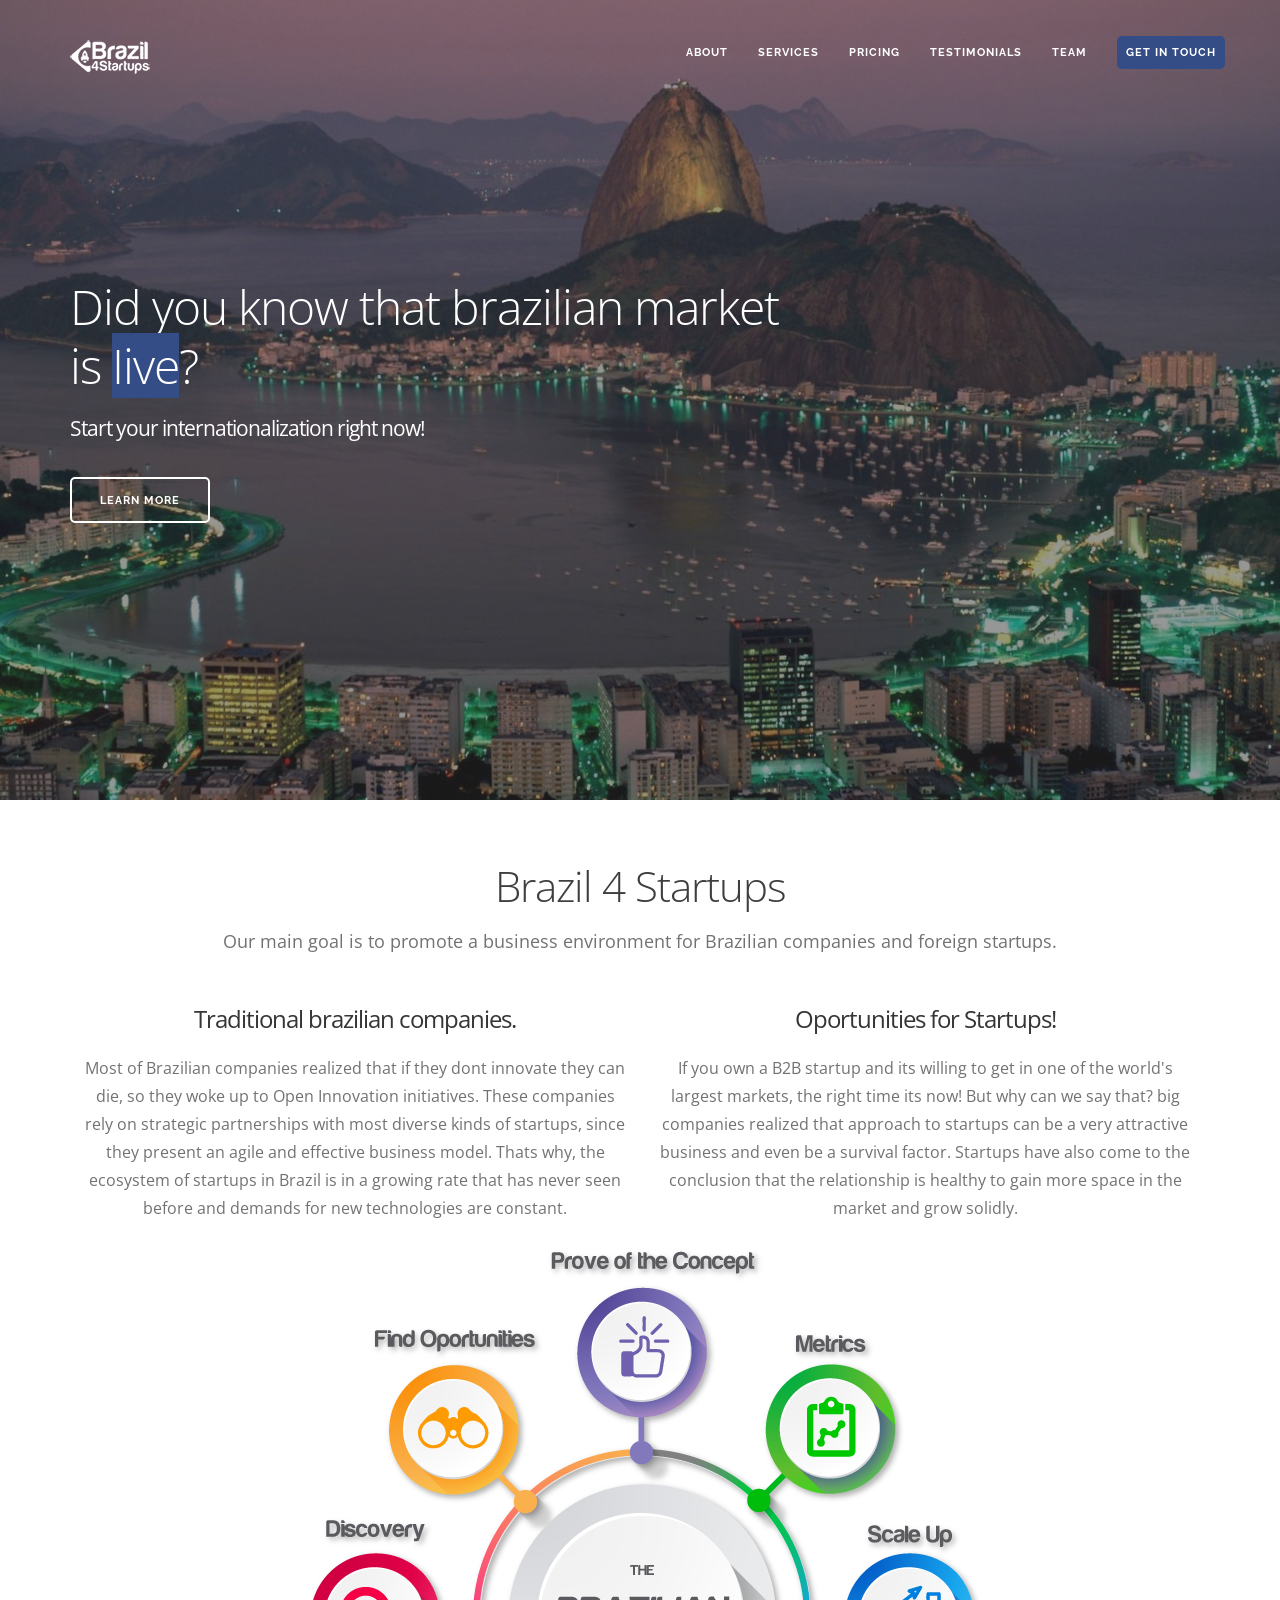
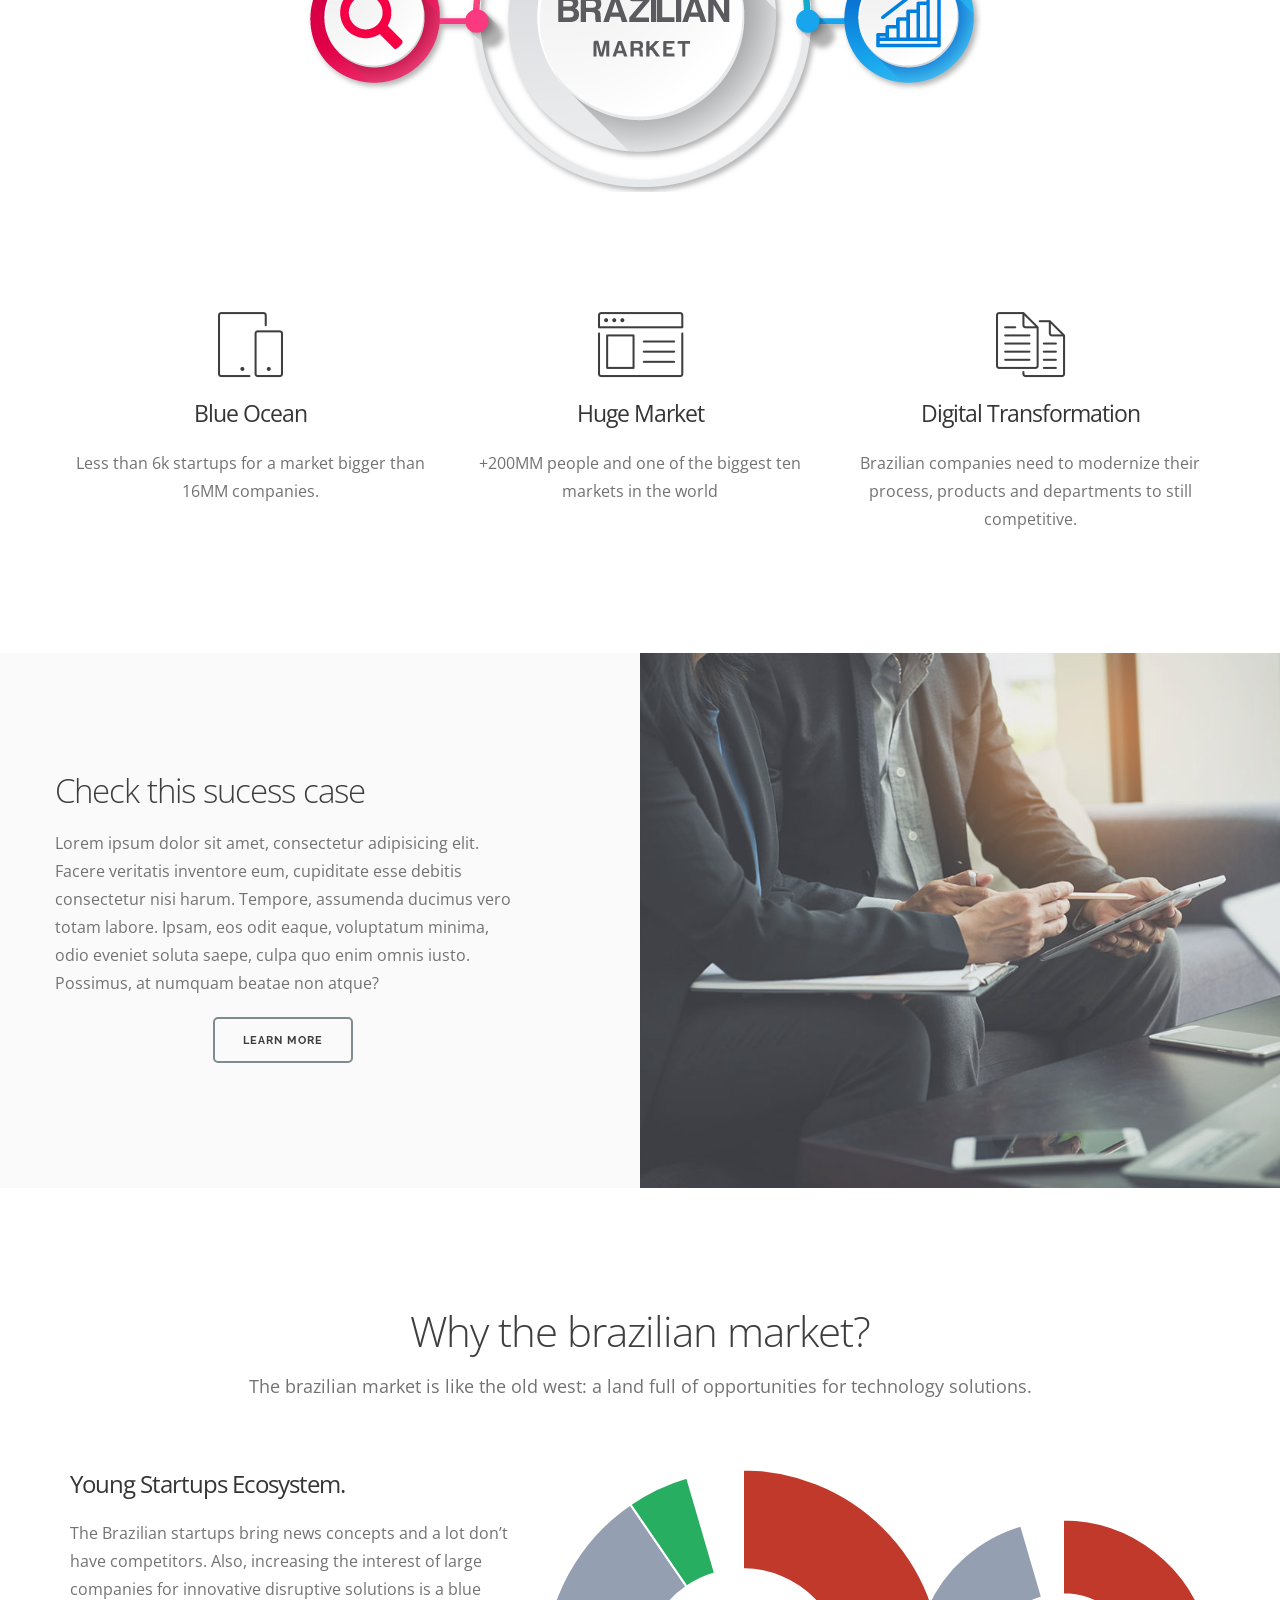
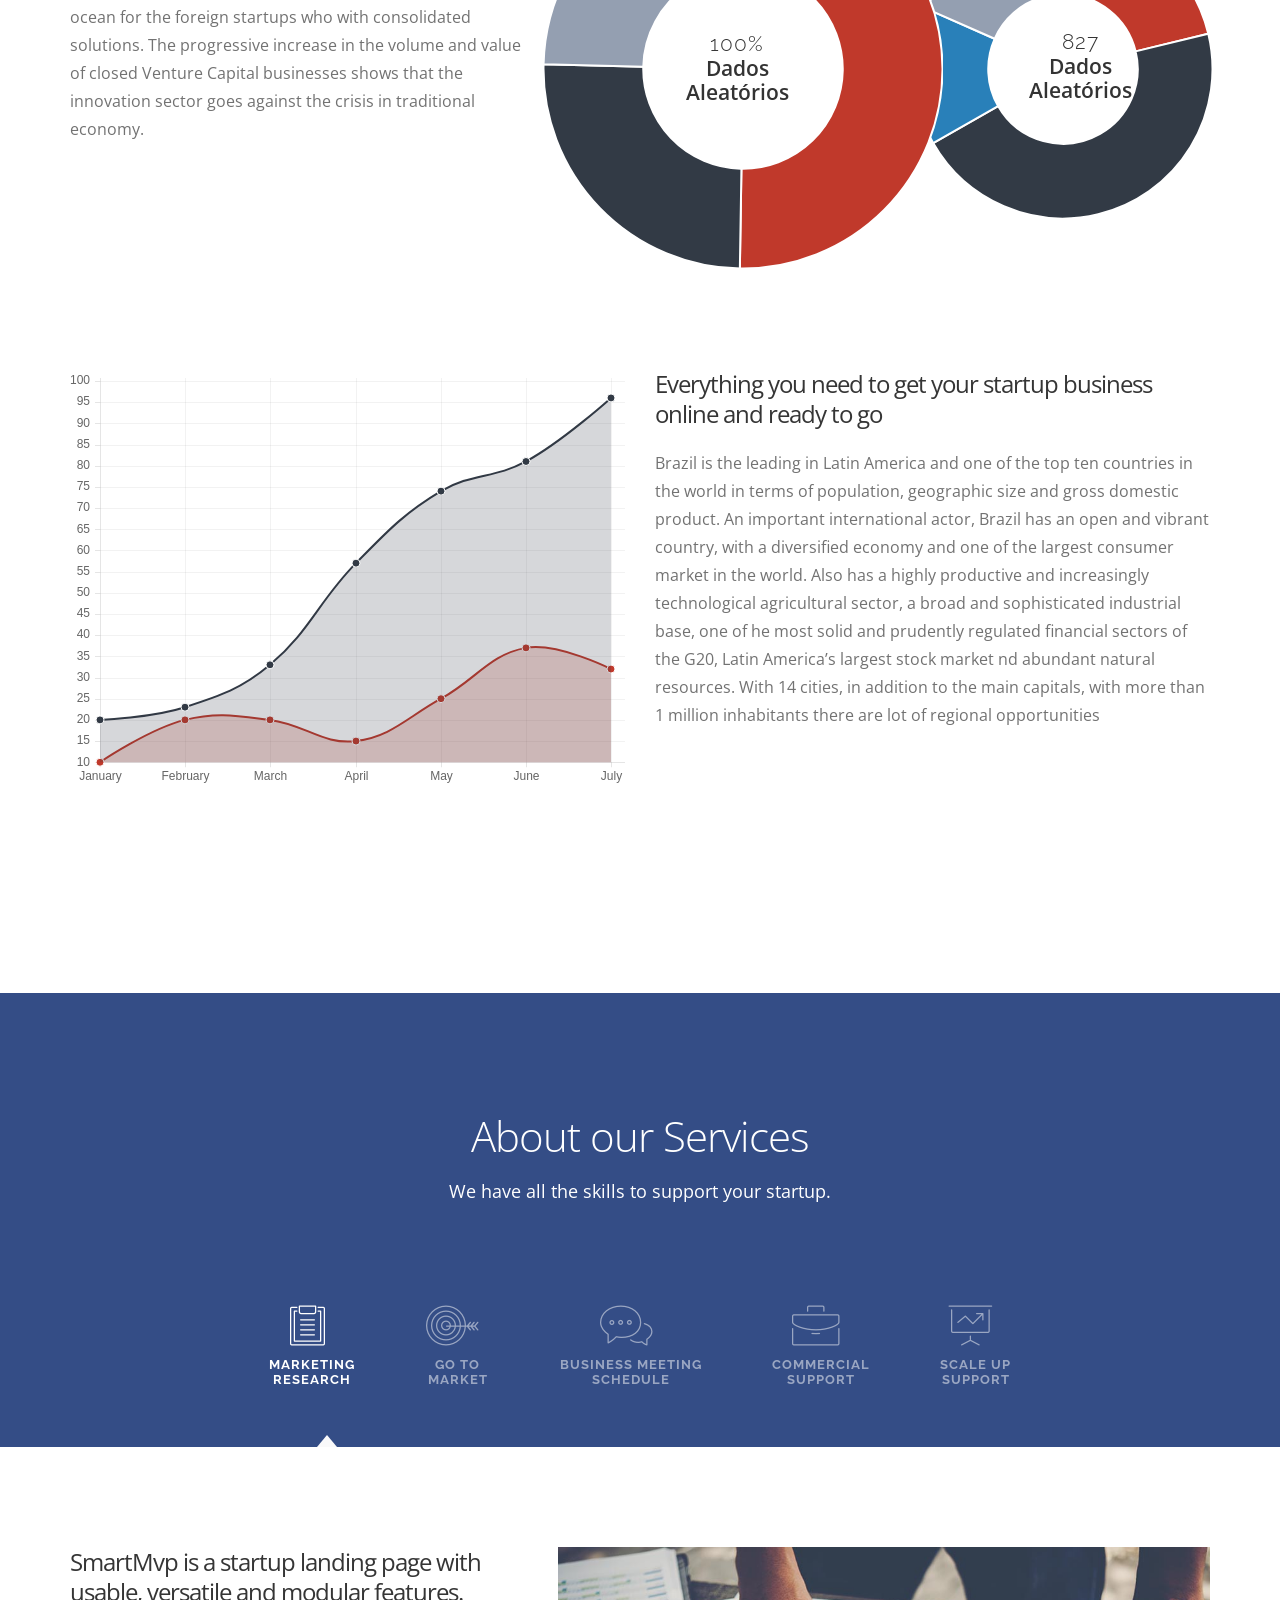
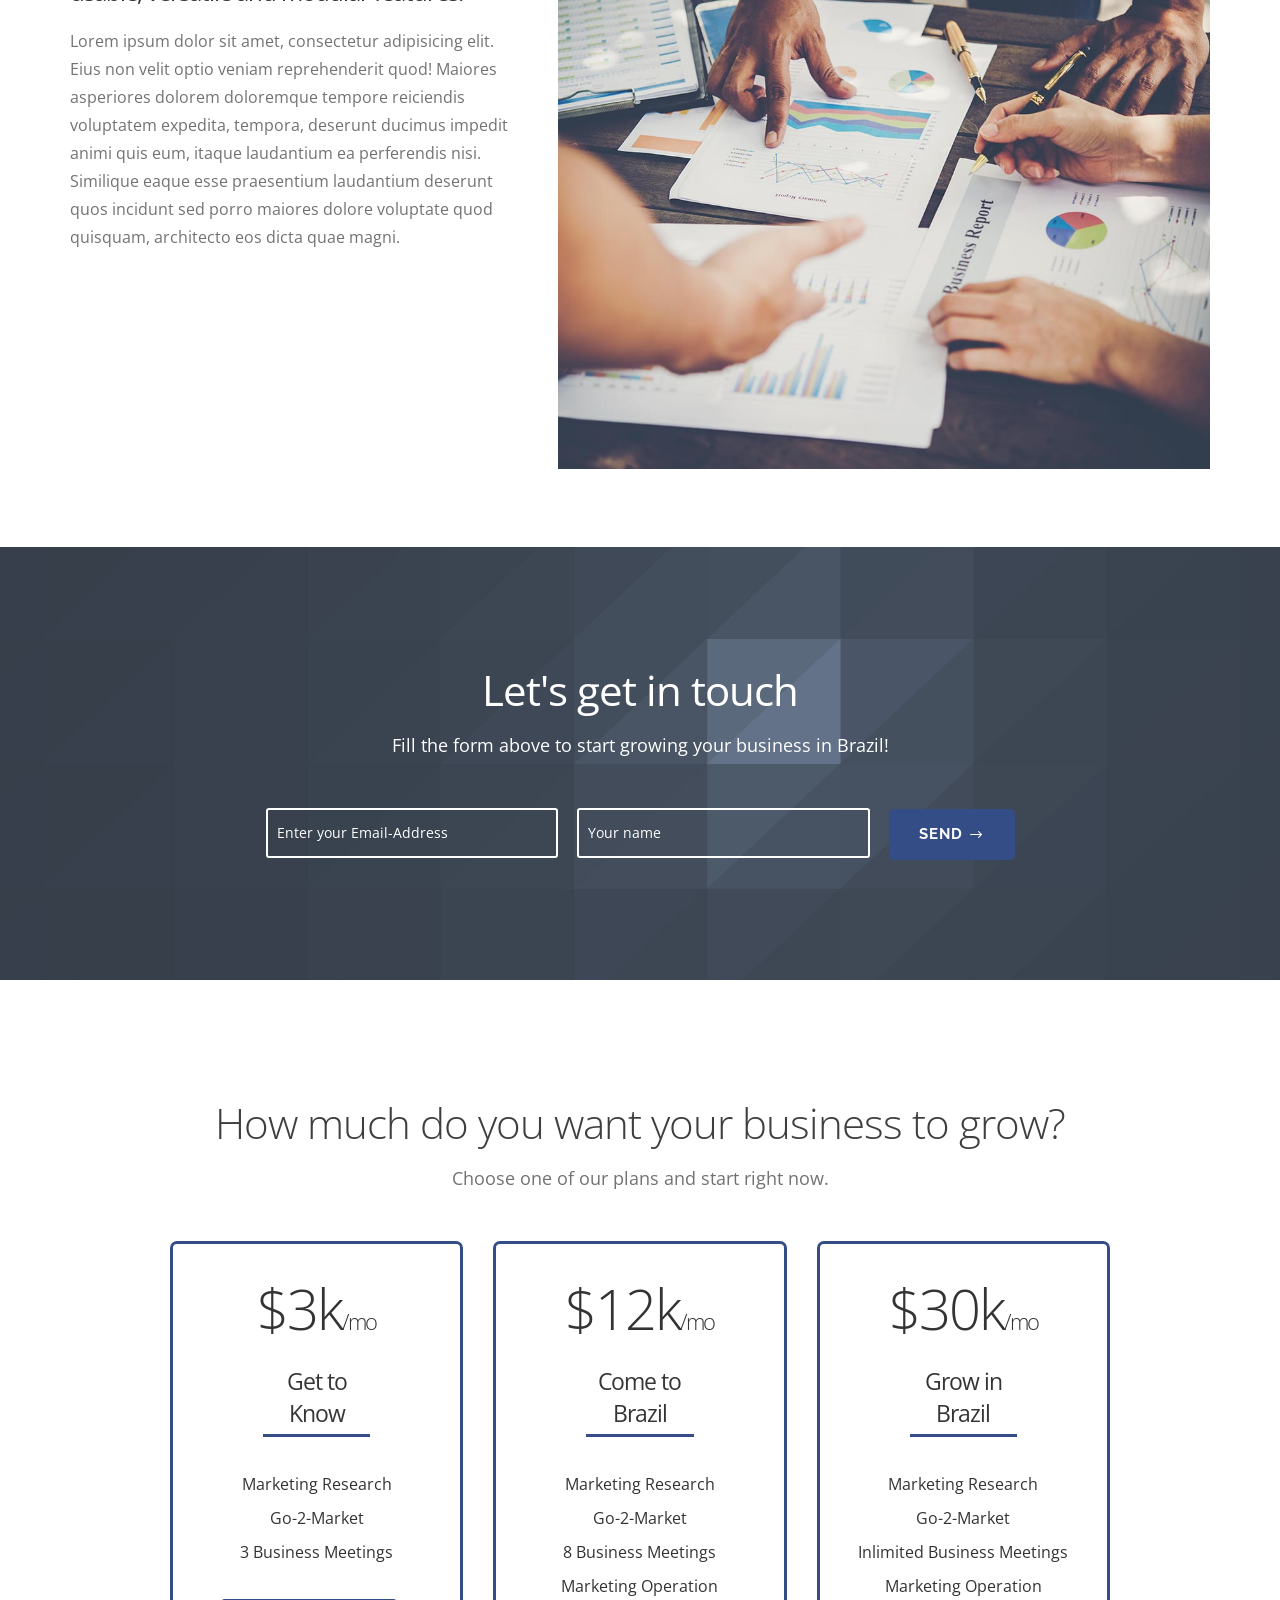
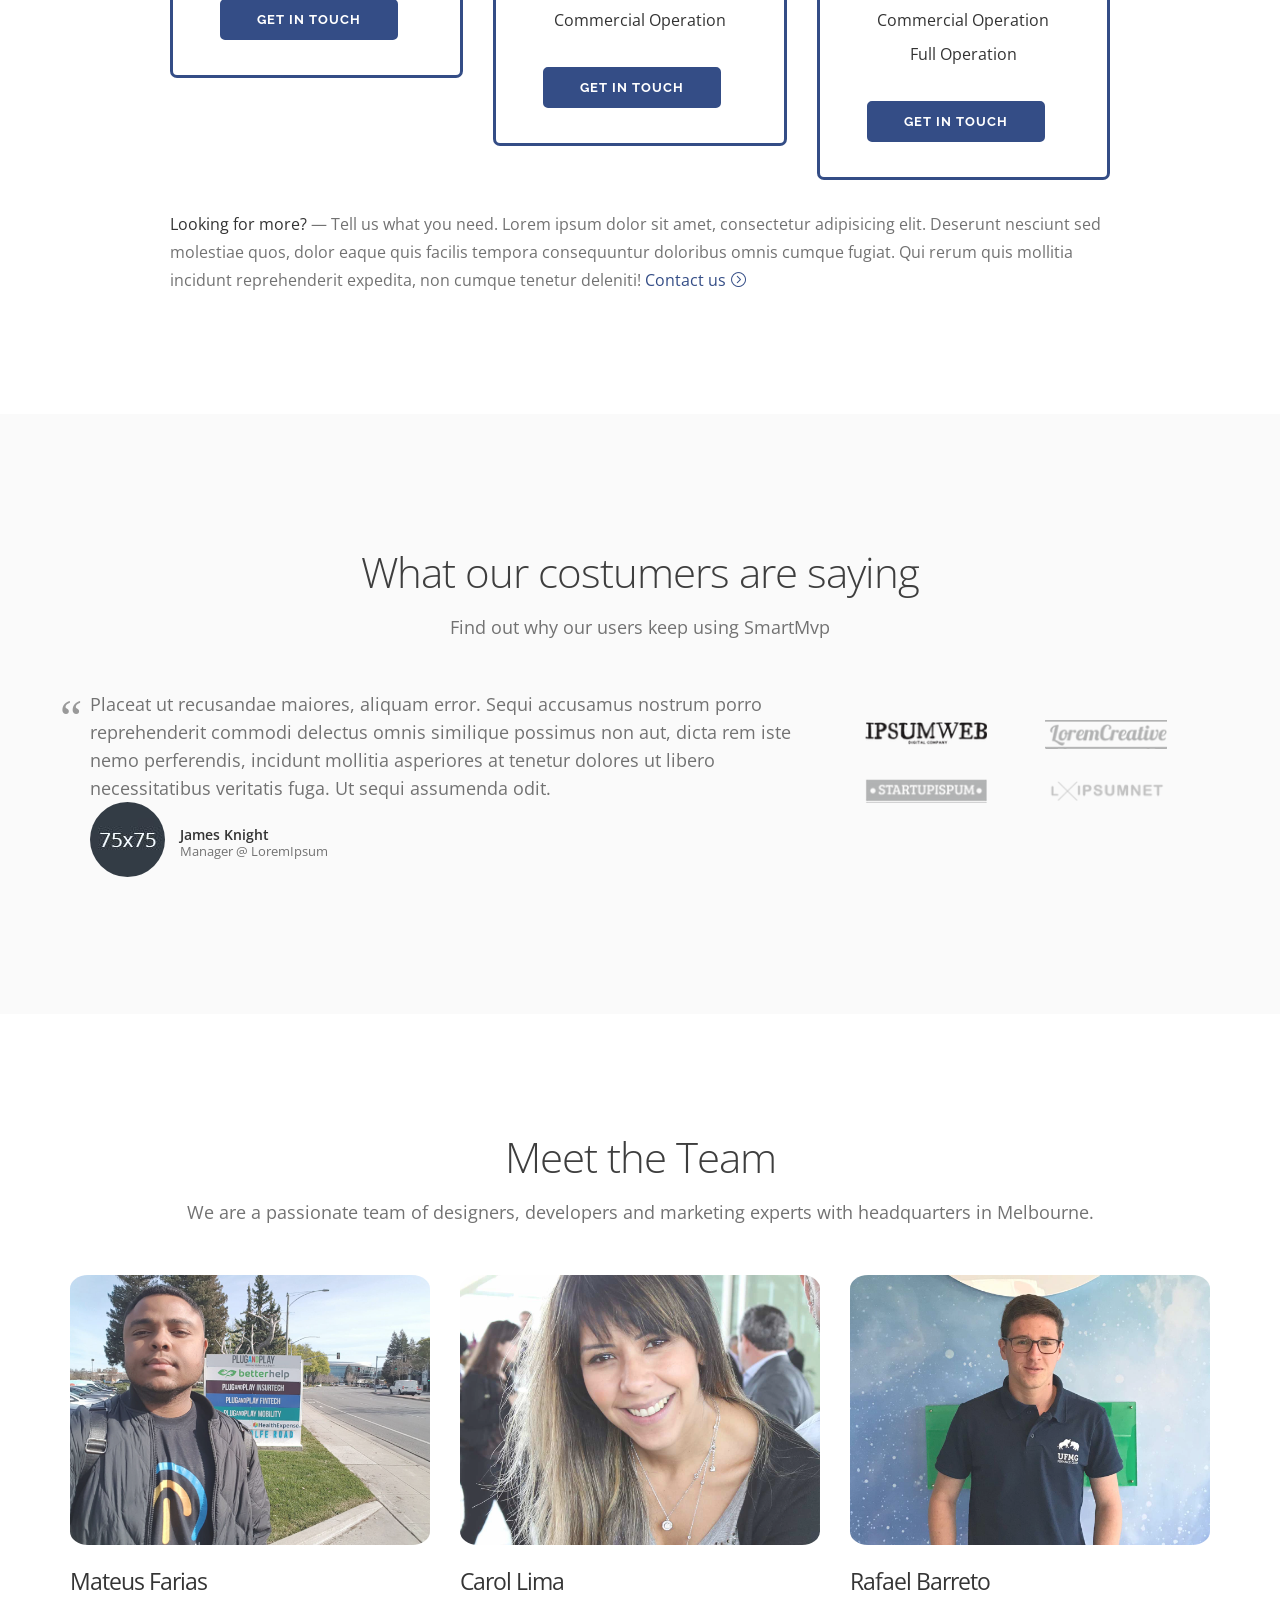
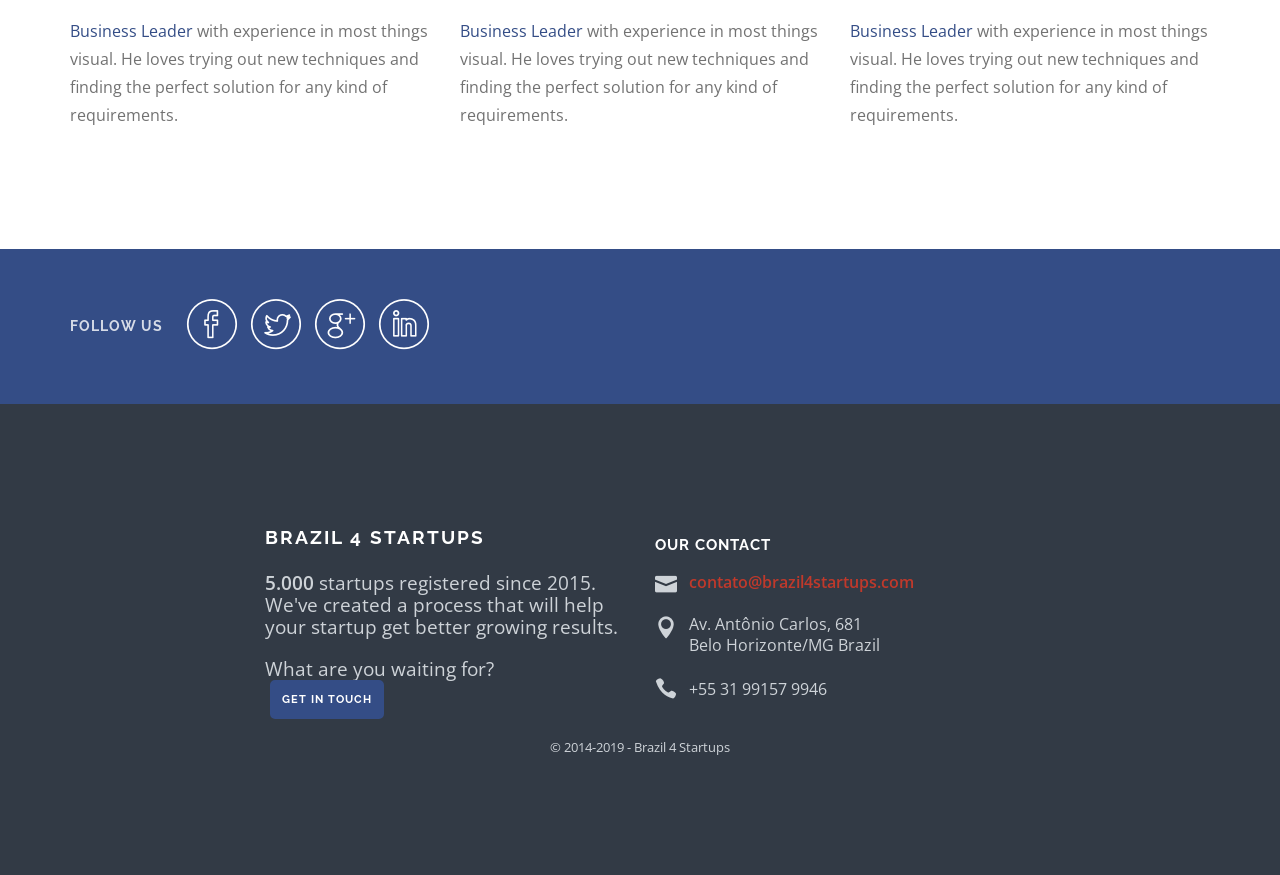
==== commit dfdf9200: "Formulario" ====
--- a/index.html
+++ b/index.html
@@ -596,7 +596,7 @@
 
                     <div class="row">
                         <!-- Signup Form -->
-                        <form id="signup-divider" role="form">
+                        <form id="signup-divider" role="form" action="https://formspree.io/rodrigo@beestart.com.br" method="POST">
                             <!-- Notification -->
                             <p class="signup-success"><i class="icon icon_check_alt2"></i> <strong>Congratulation! Welcome to 30 day Free Trial. Check your email address.</strong></p>
                             <p class="signup-failed"><i class="icon icon_close_alt2"></i><strong> Something went wrong! Insert correct value.</strong></p>  
@@ -606,7 +606,7 @@
                                 <input type="email" name="signup-email" id="signup-email" class="form-control input-lg" placeholder="Enter your Email-Address" required>
                             </div>
                             <div class="form-group">
-                                <input type="password" size="25" name="signup-password" id="signup-password" class="form-control input-lg" placeholder="Your name" required>
+                                <input type="text" size="55" name="signup-name" id="signup-name" class="form-control input-lg" placeholder="Your name" required>
                             </div>
                             <!-- Signup Button -->
                             <button class="btn btn-color">Send <i class="icon arrow_right"></i></button>
--- a/assets/css/style.css
+++ b/assets/css/style.css
@@ -827,7 +827,7 @@
 /*------------------------------------------*/
 .intro-features {
     text-align: center;
-    margin-top: 5vh;
+    margin-top: 7vh;
 }
 
 .intro-features .icon-lg{
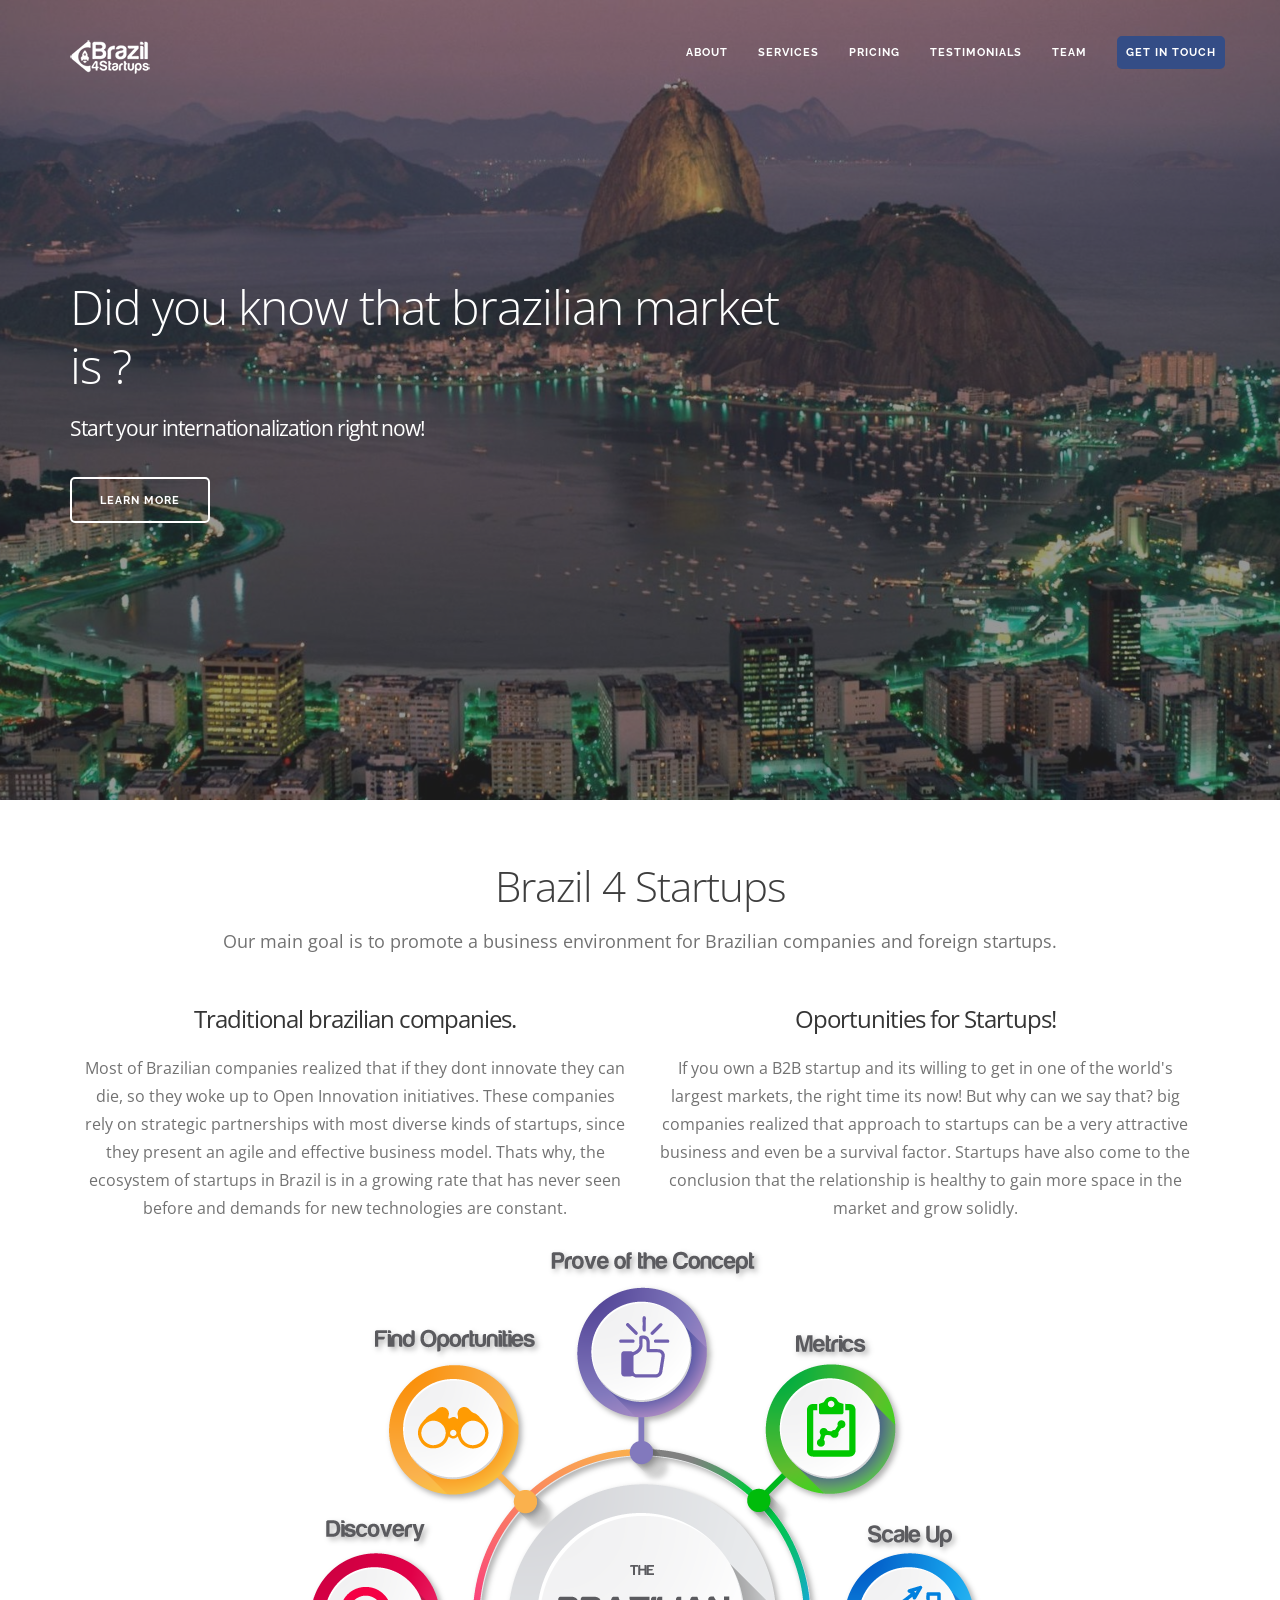
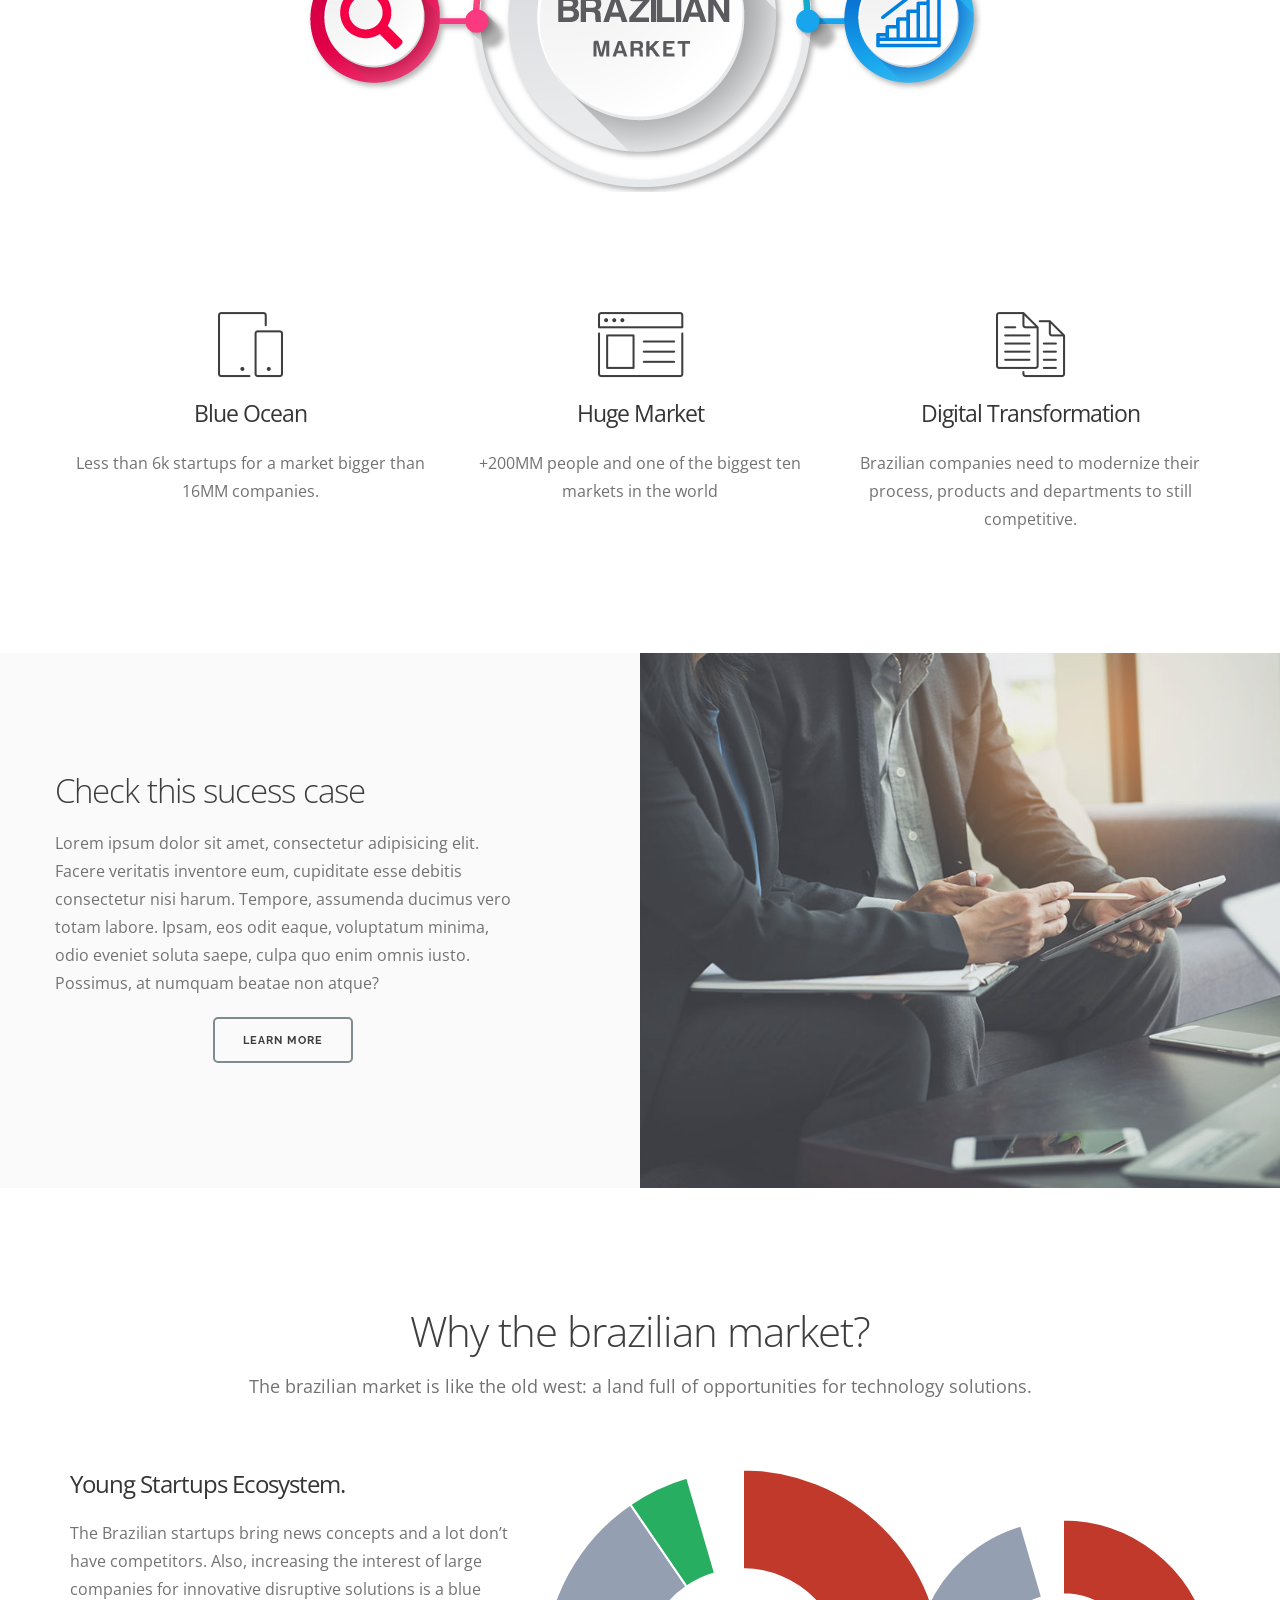
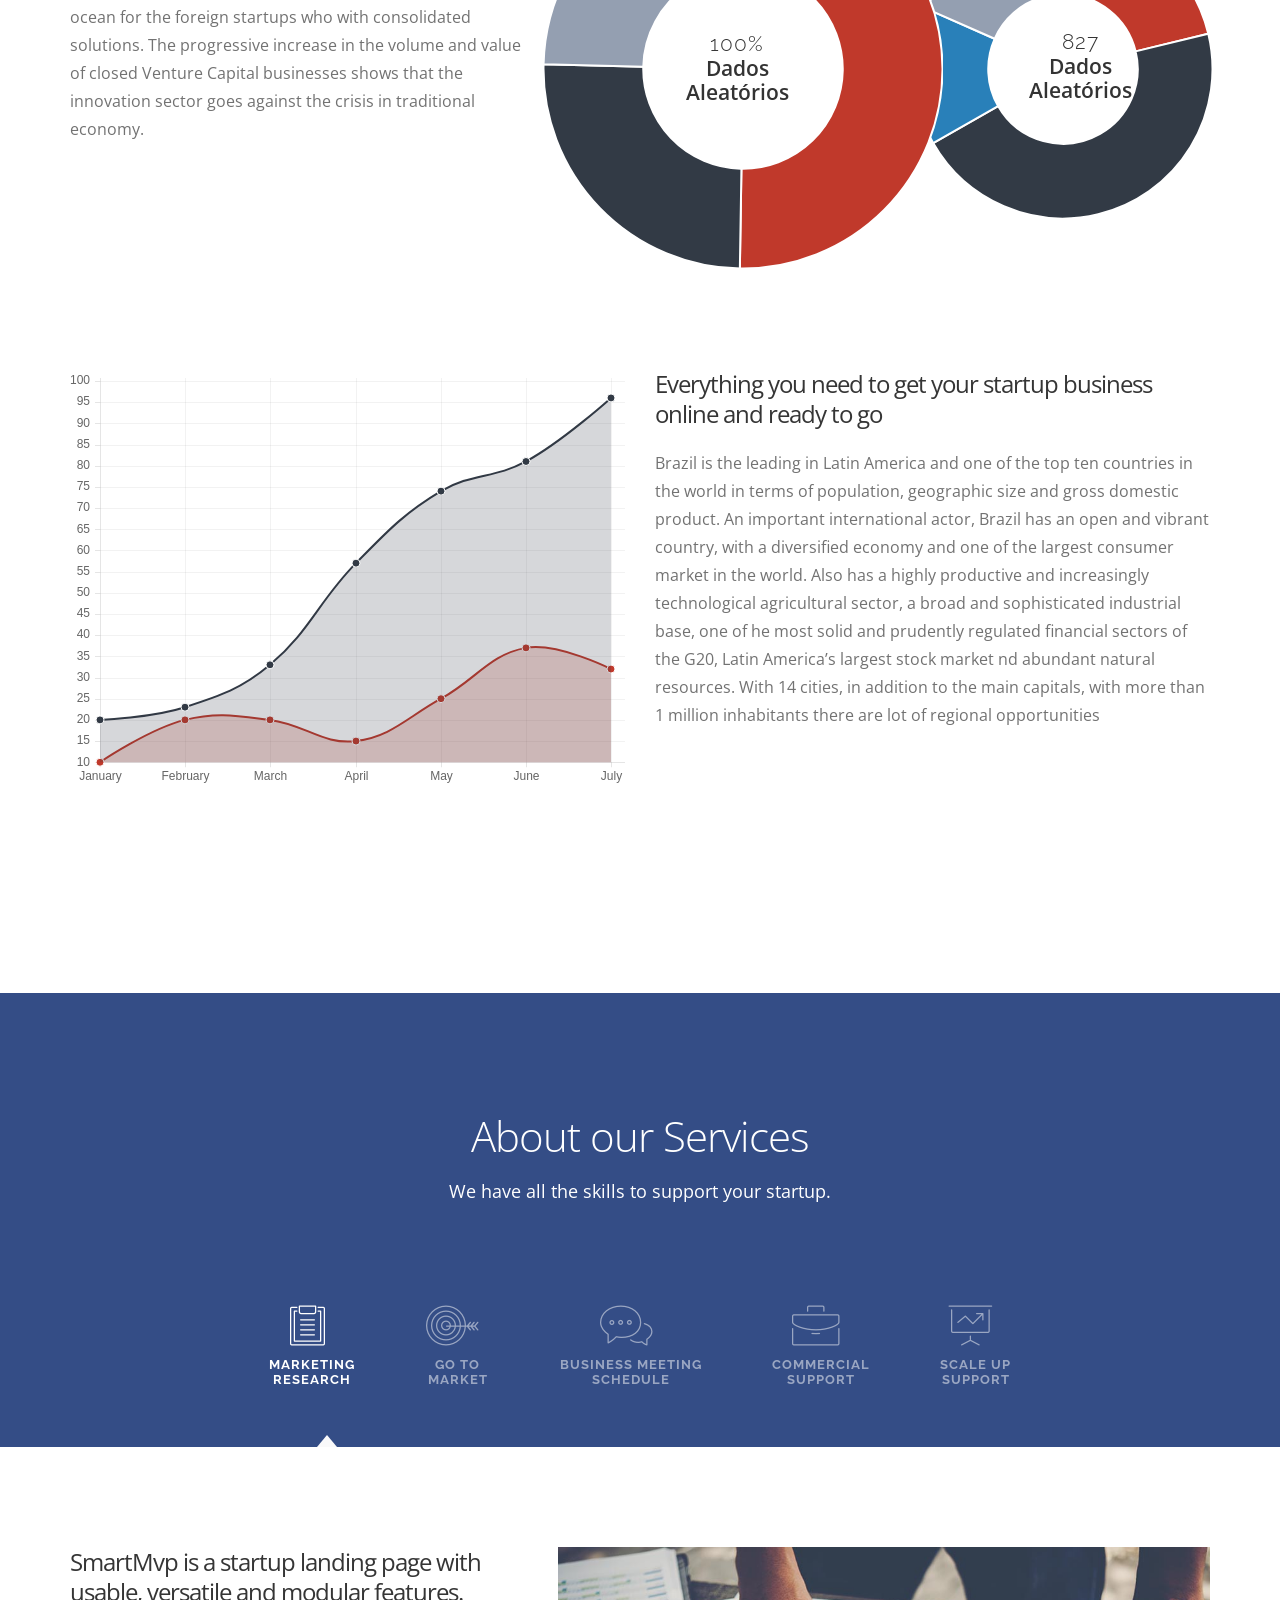
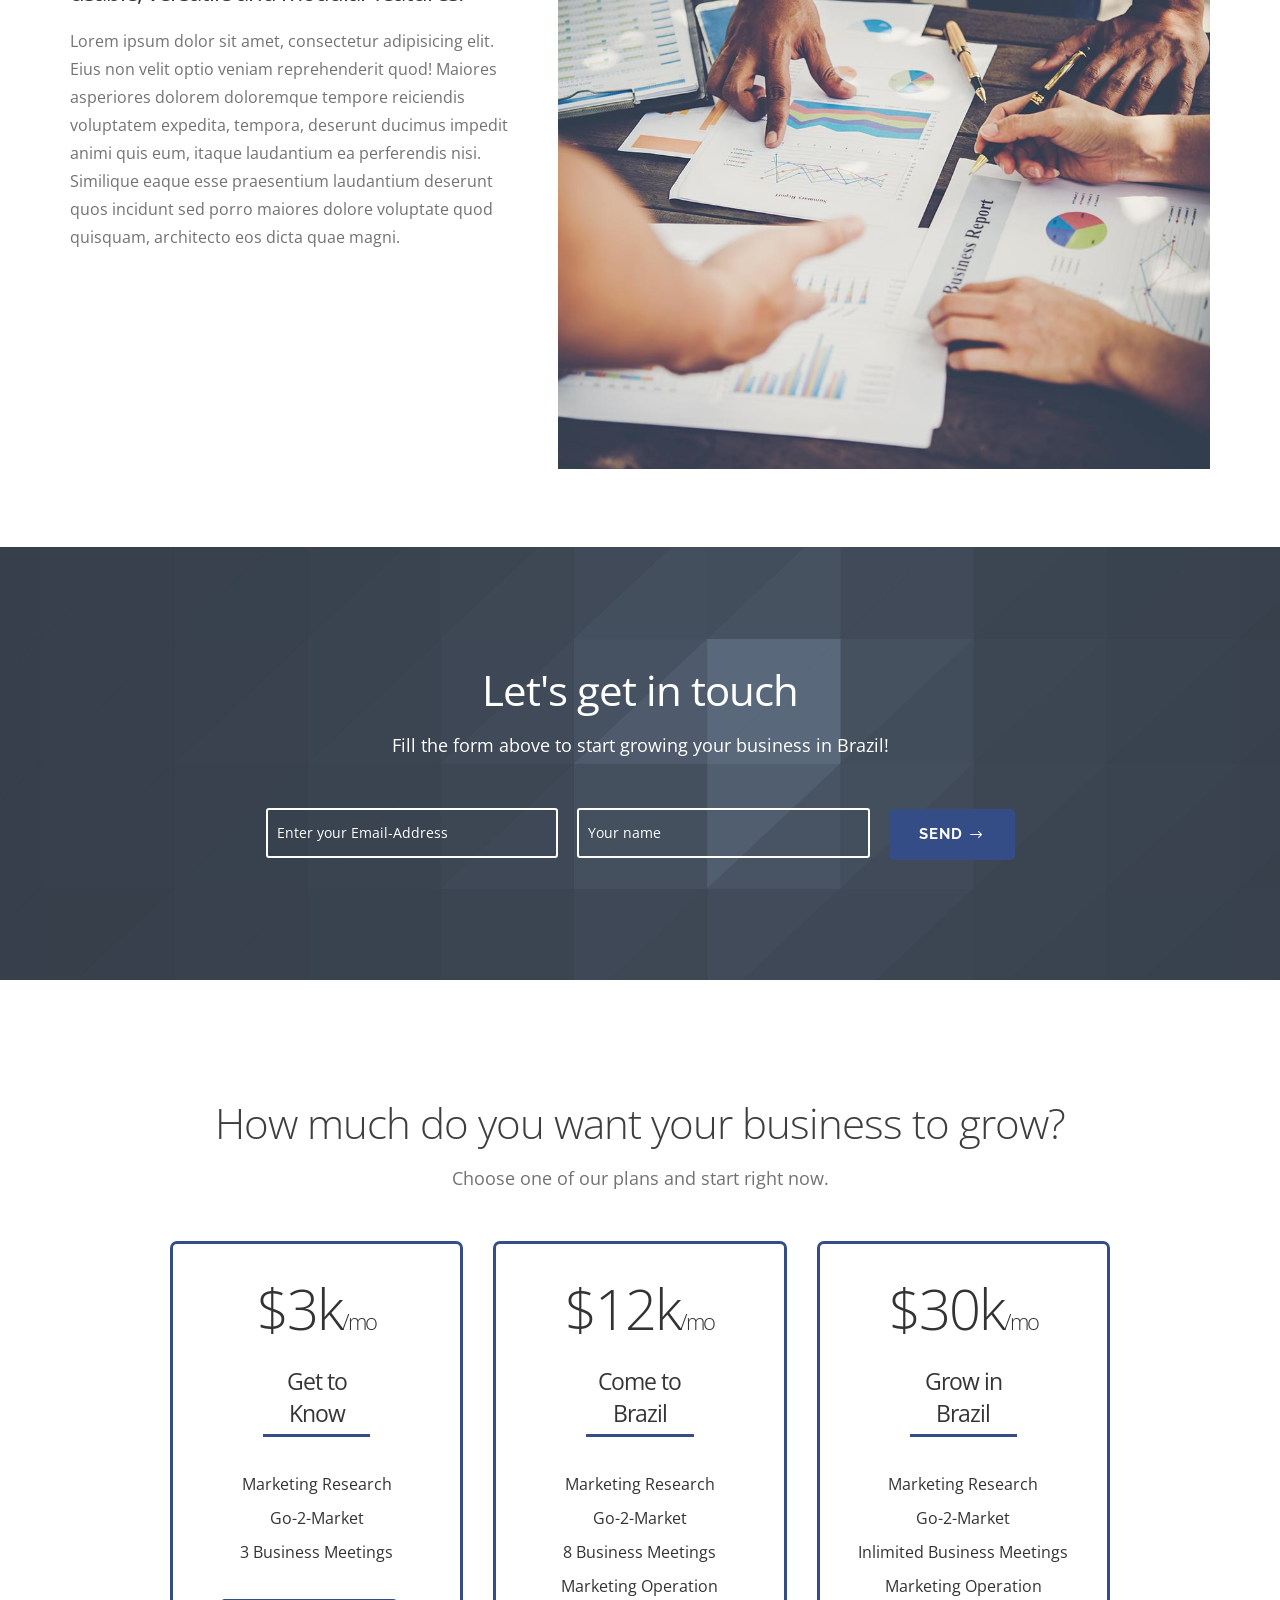
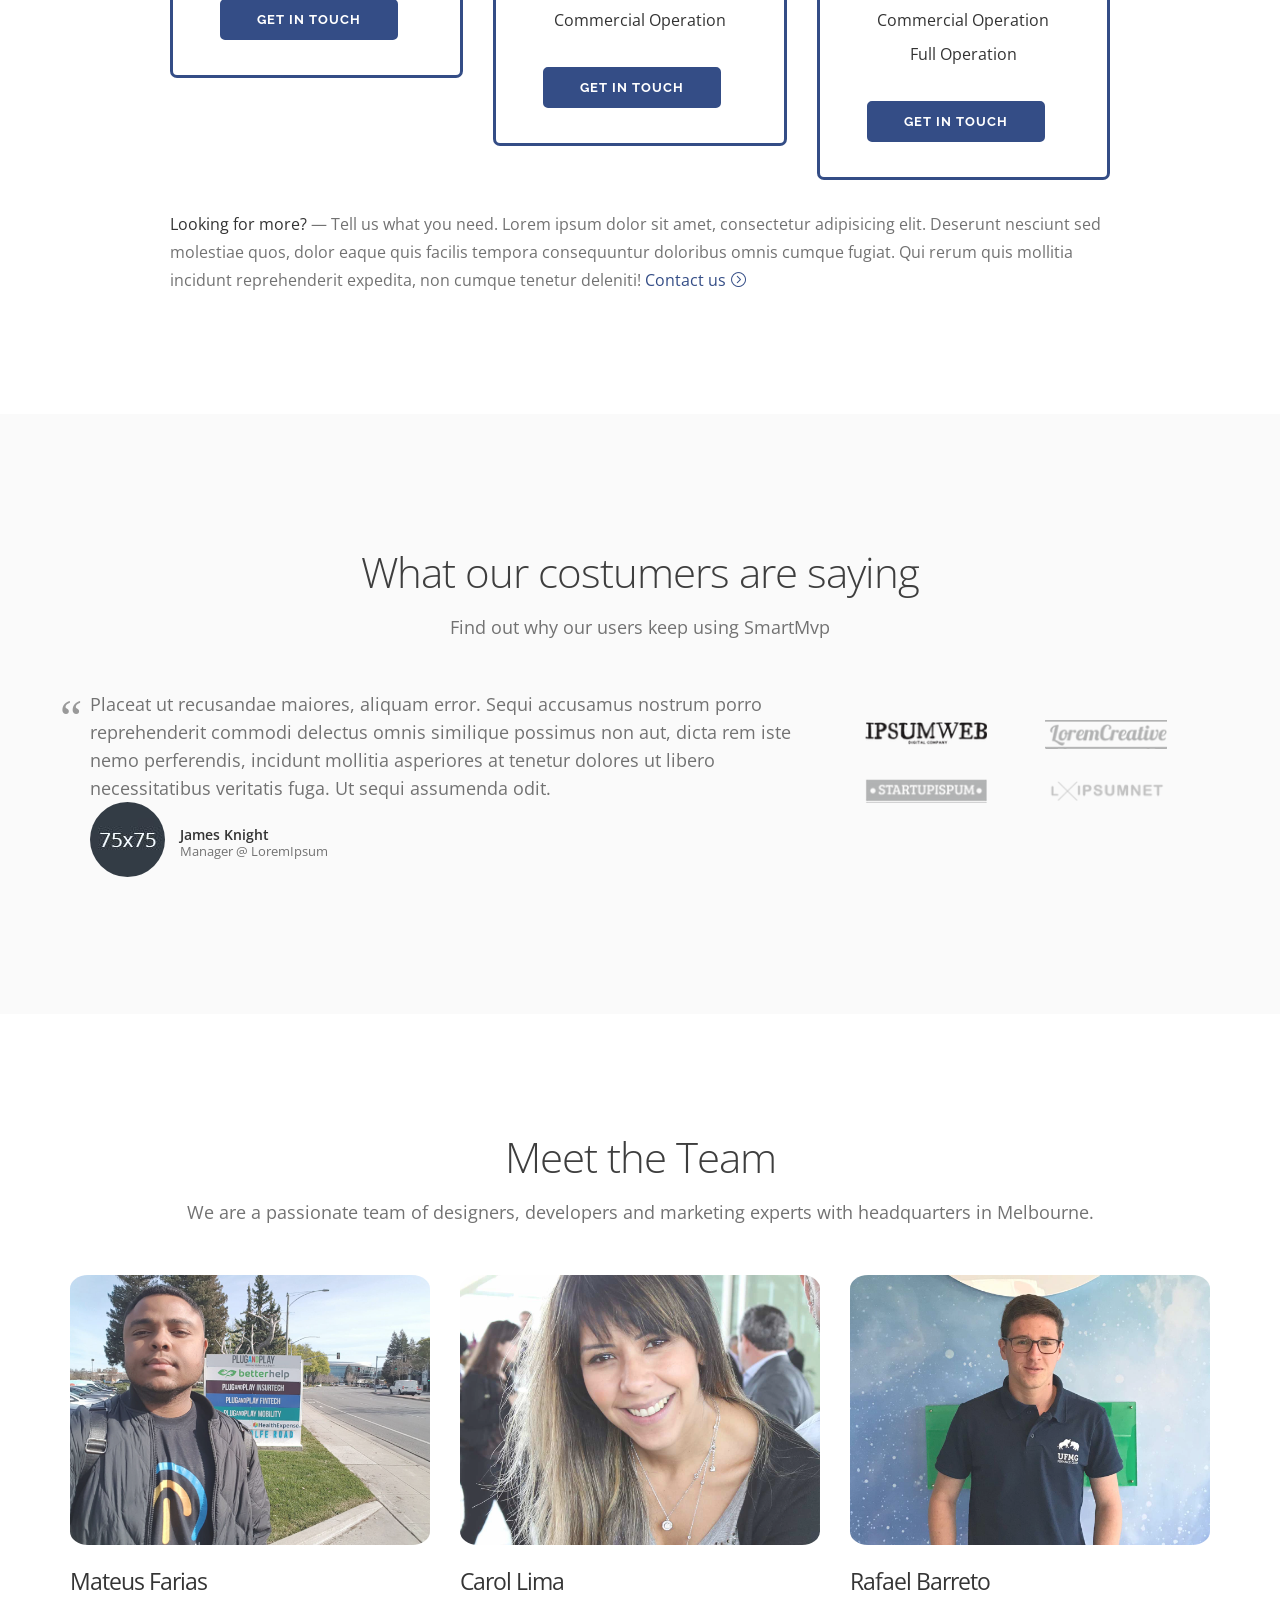
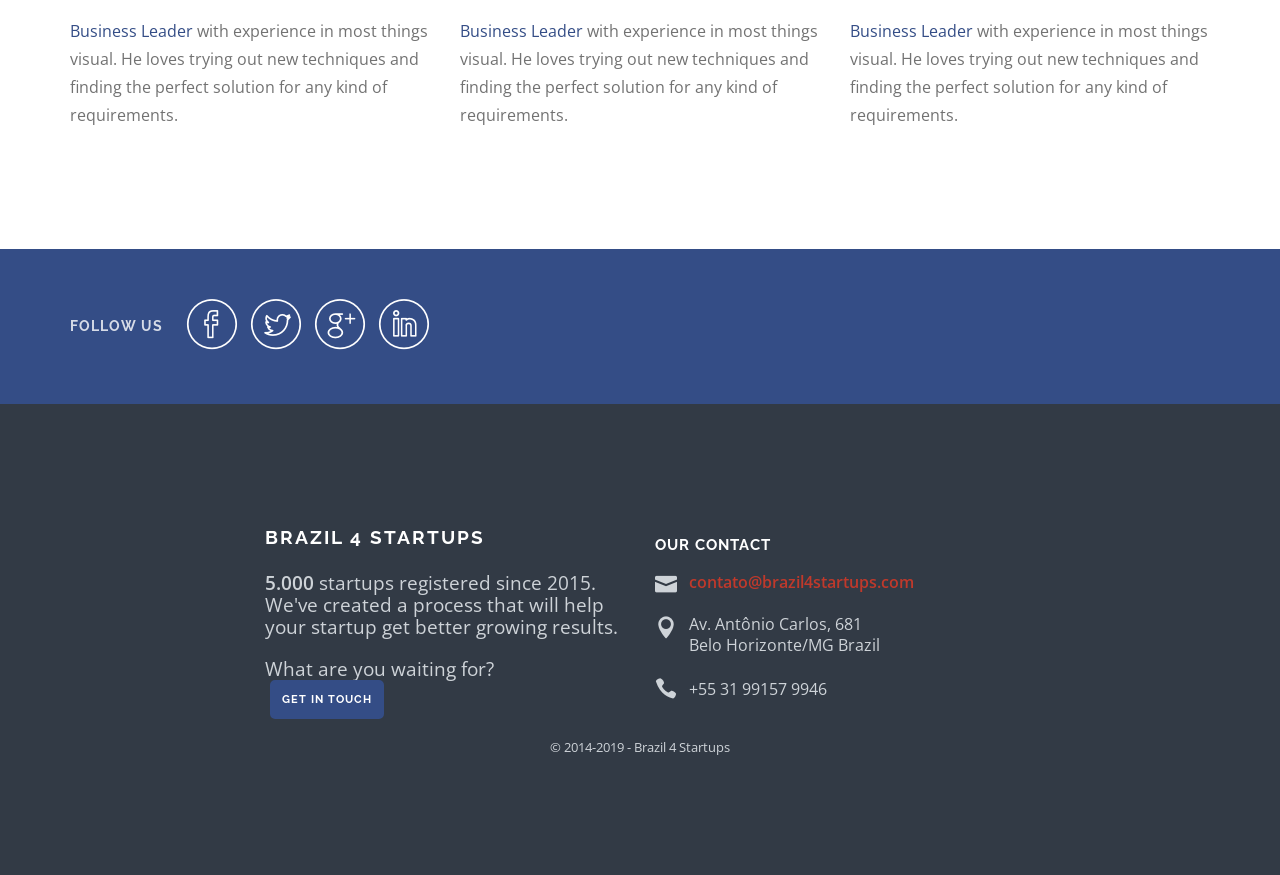
==== commit e9fb0515: "Ajustes" ====
--- a/index.html
+++ b/index.html
@@ -108,7 +108,7 @@
                                         <li><a href="#testimonials" title="" class="scrollto nav-text">Testimonials</a></li>
                                         <li><a href="#team" title="" class="scrollto nav-text">Team</a></li>
                                         <!-- Login and Signup Modal on click -->
-                                        <li><a class="btn btn-nav btn-signup" data-toggle="modal" href="javascript:void(0)" onclick="openRegisterModal();">Get in Touch</a></li> 
+                                        <li><a class="btn btn-nav btn-signup scrollto" href="#canvas-bg">Get in Touch</a></li> 
                                     </ul>
                                 </div><!-- /End Navbar-Collapse -->
                             </div><!-- /End Col -->
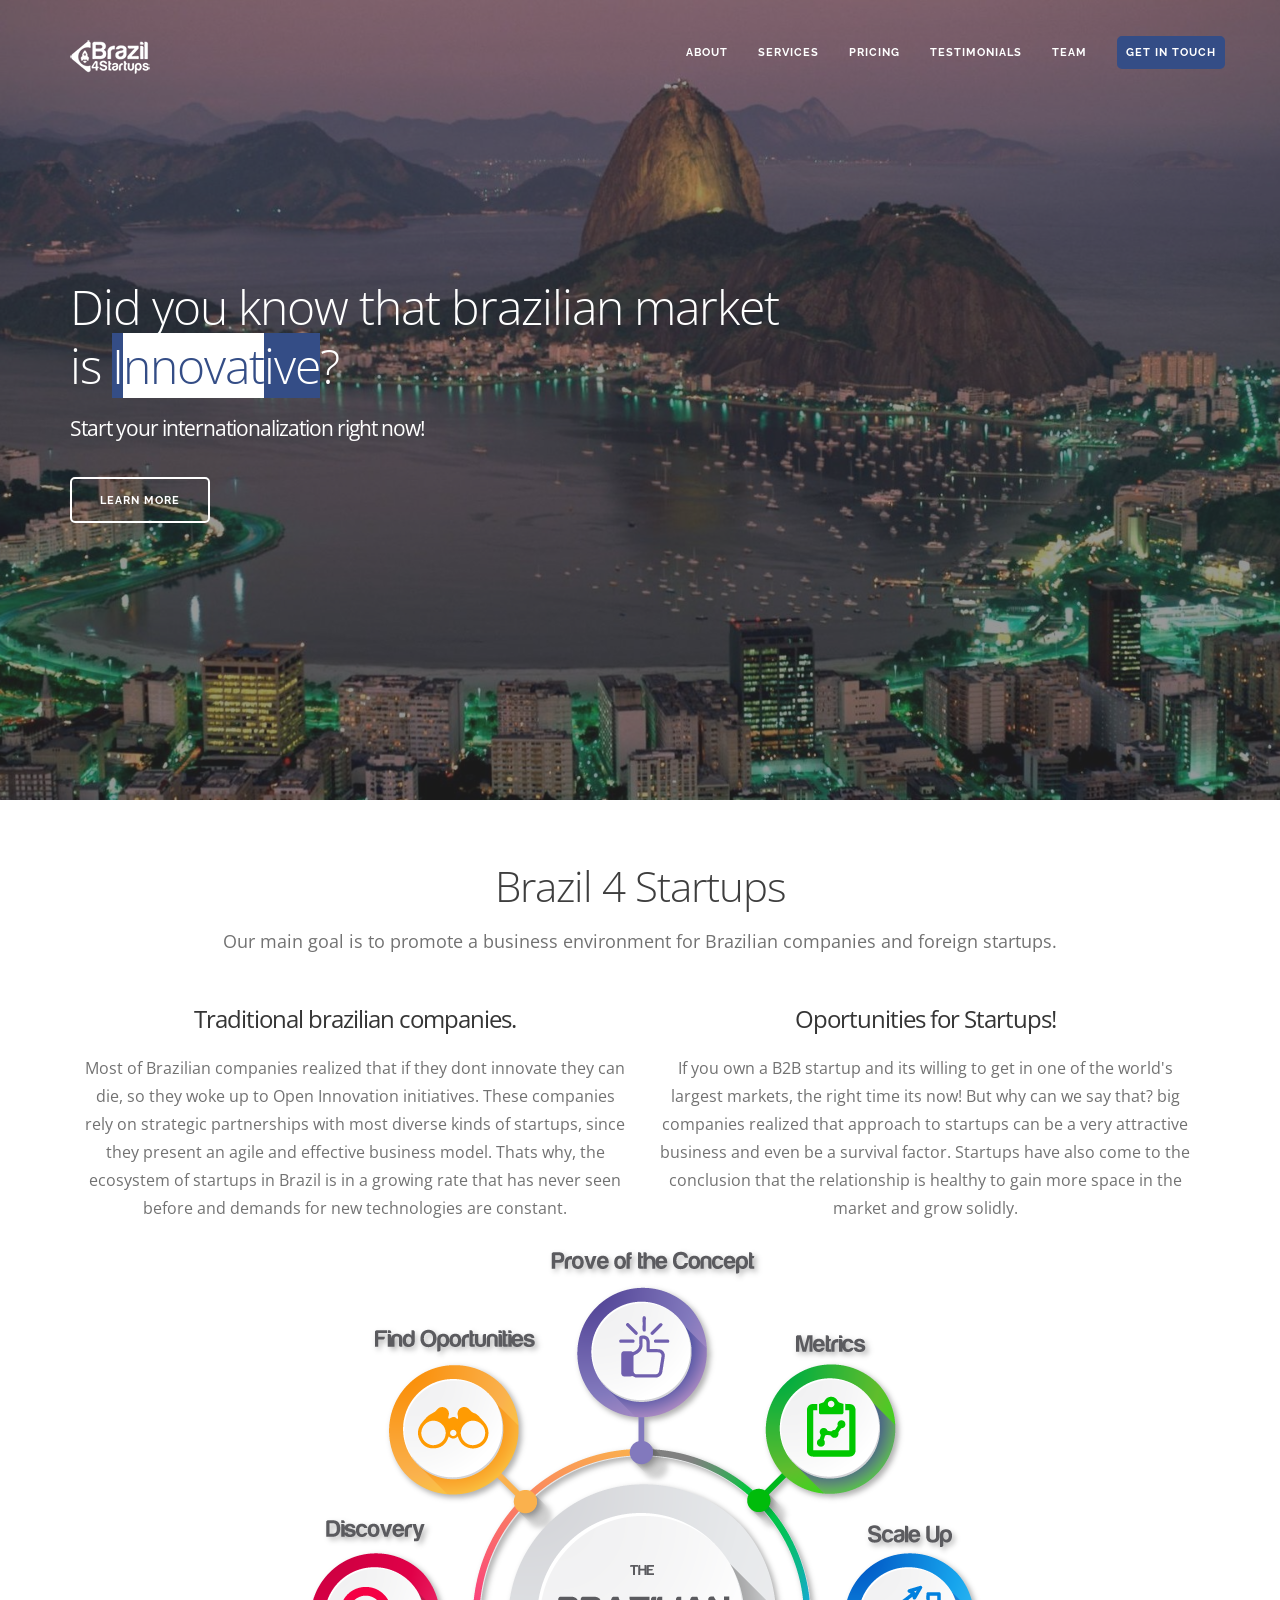
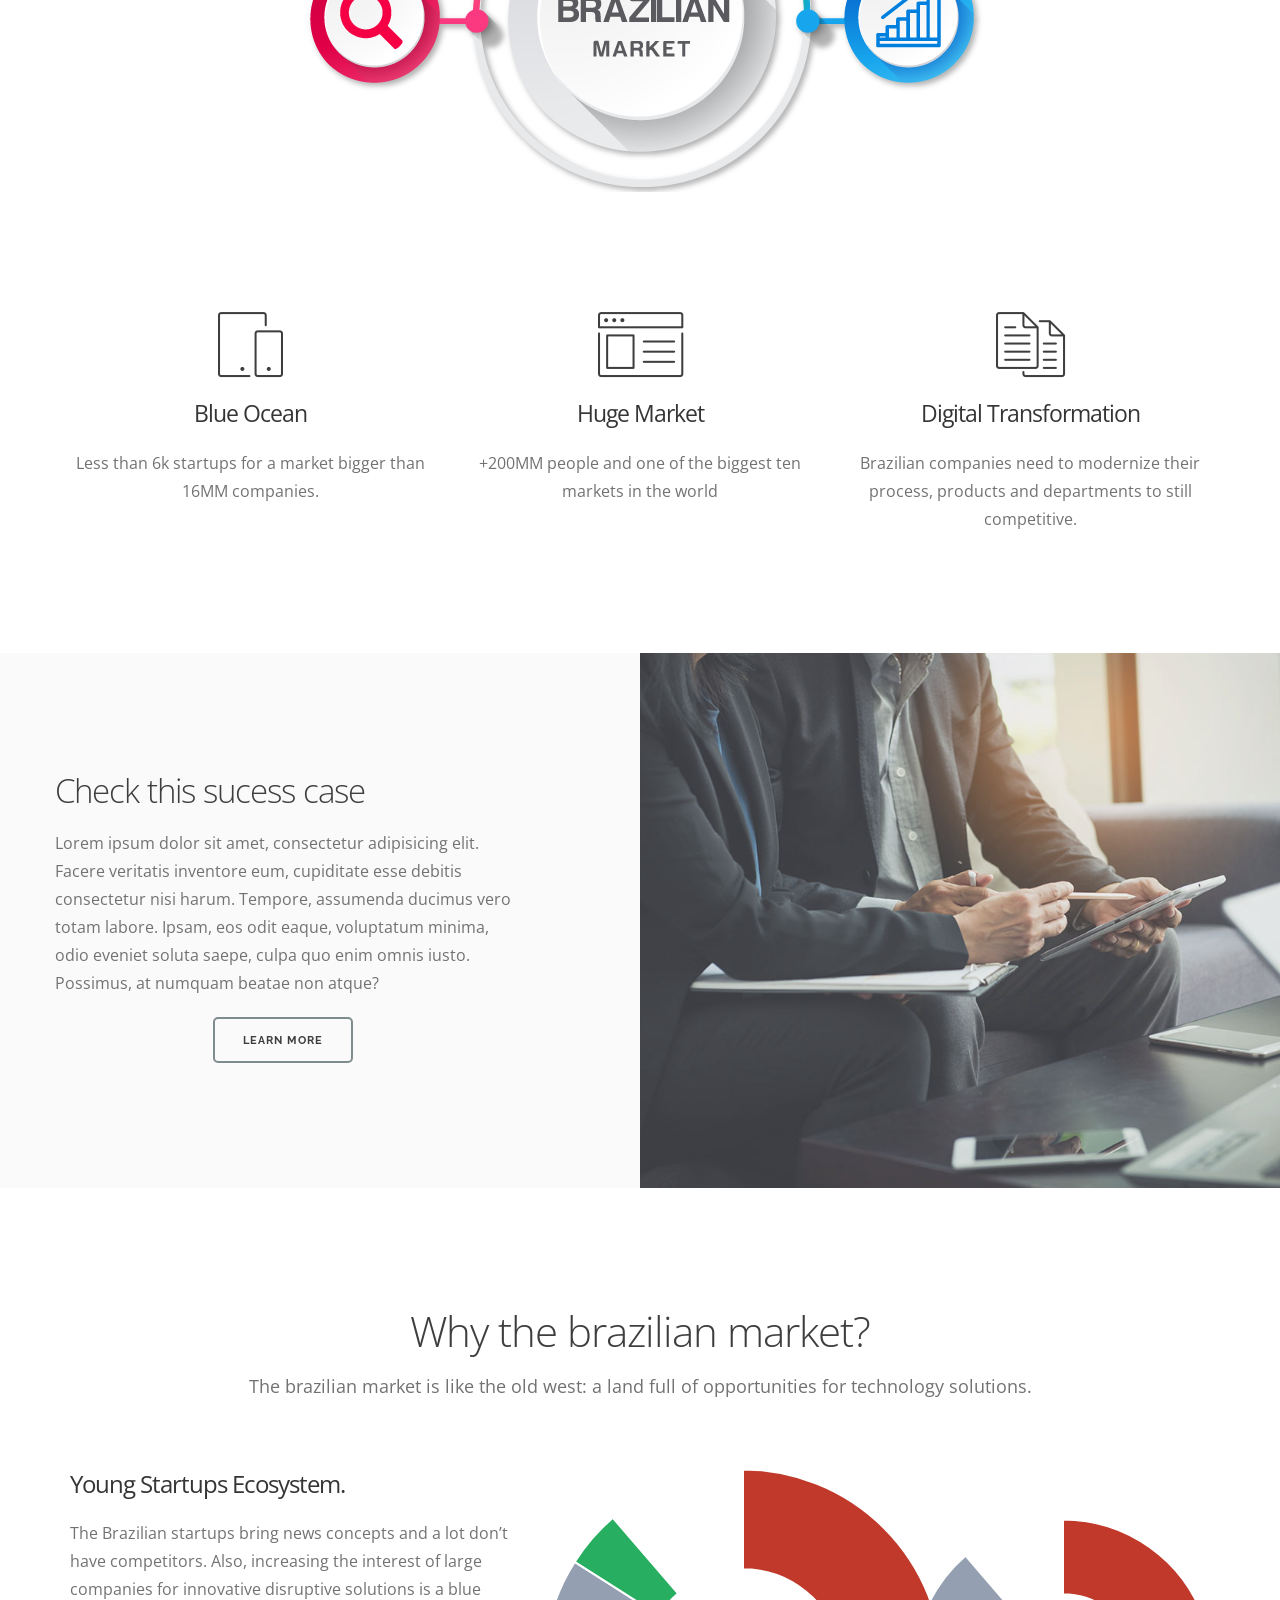
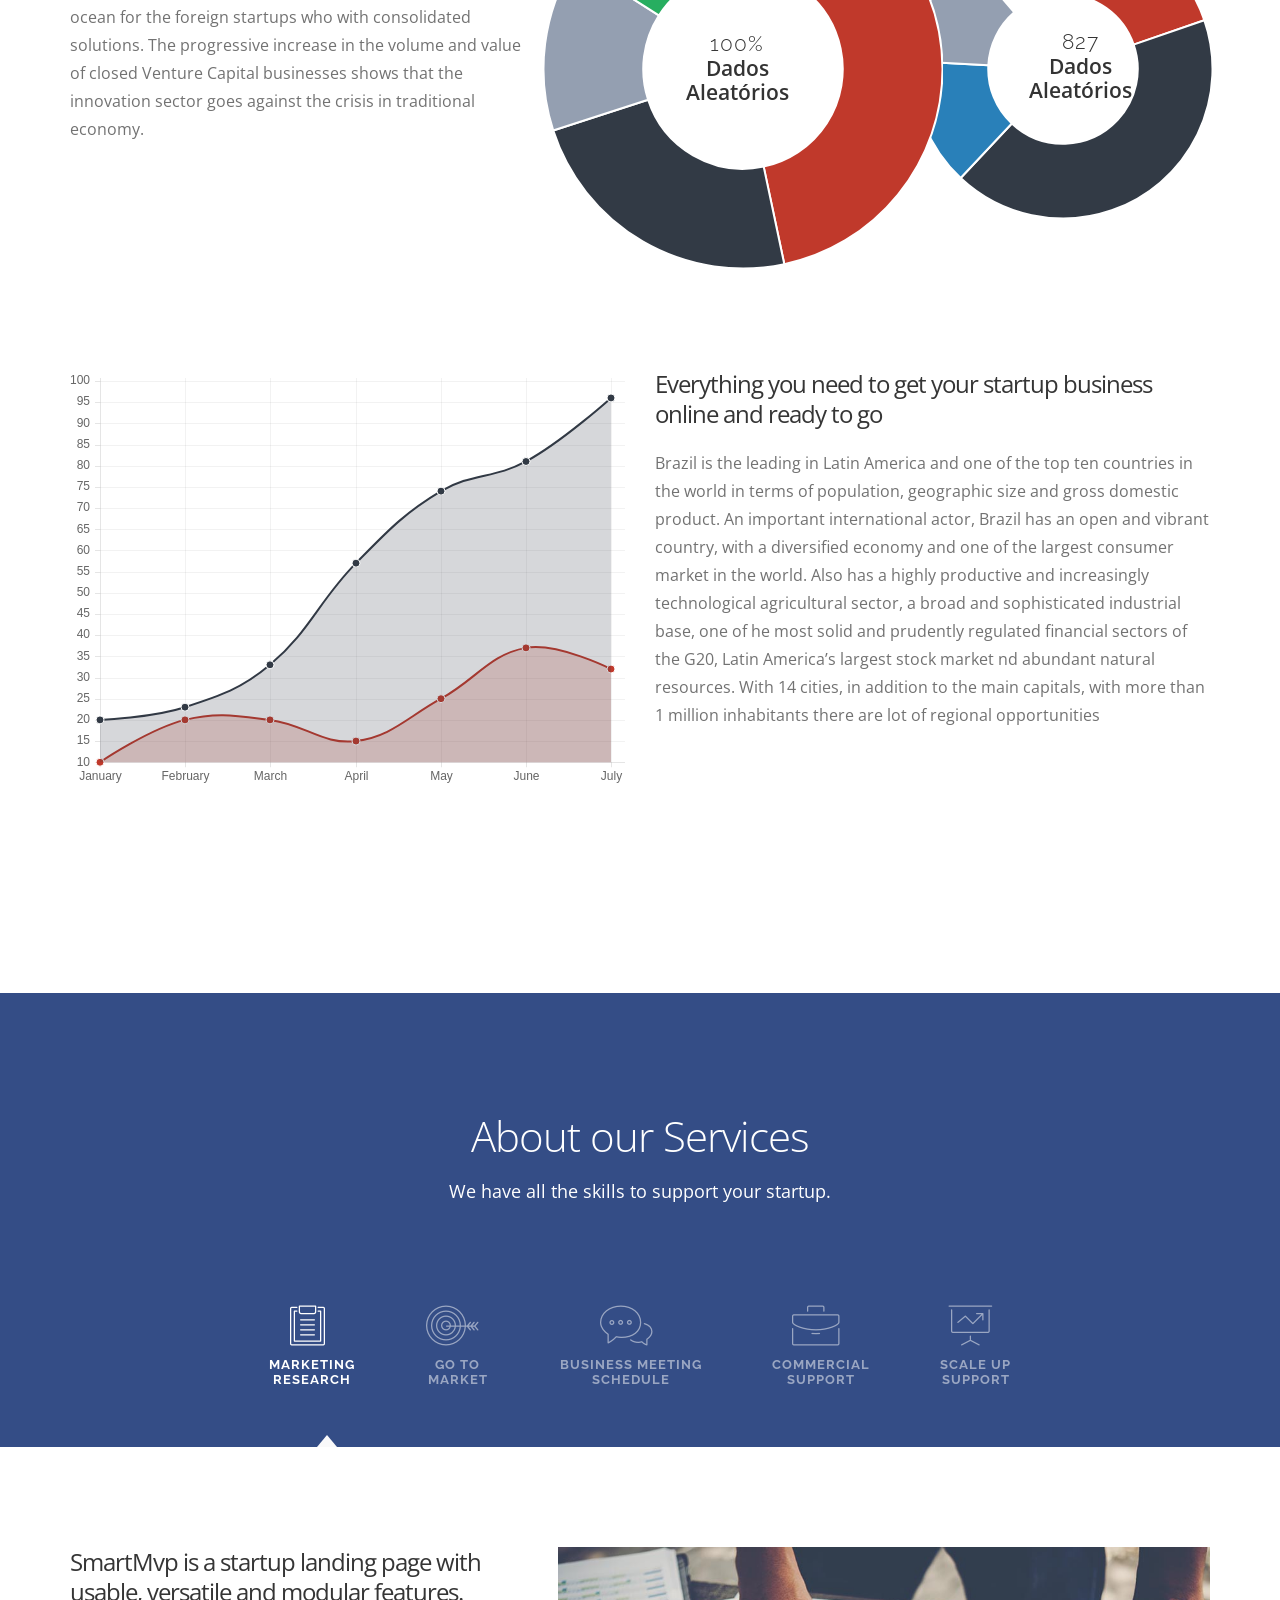
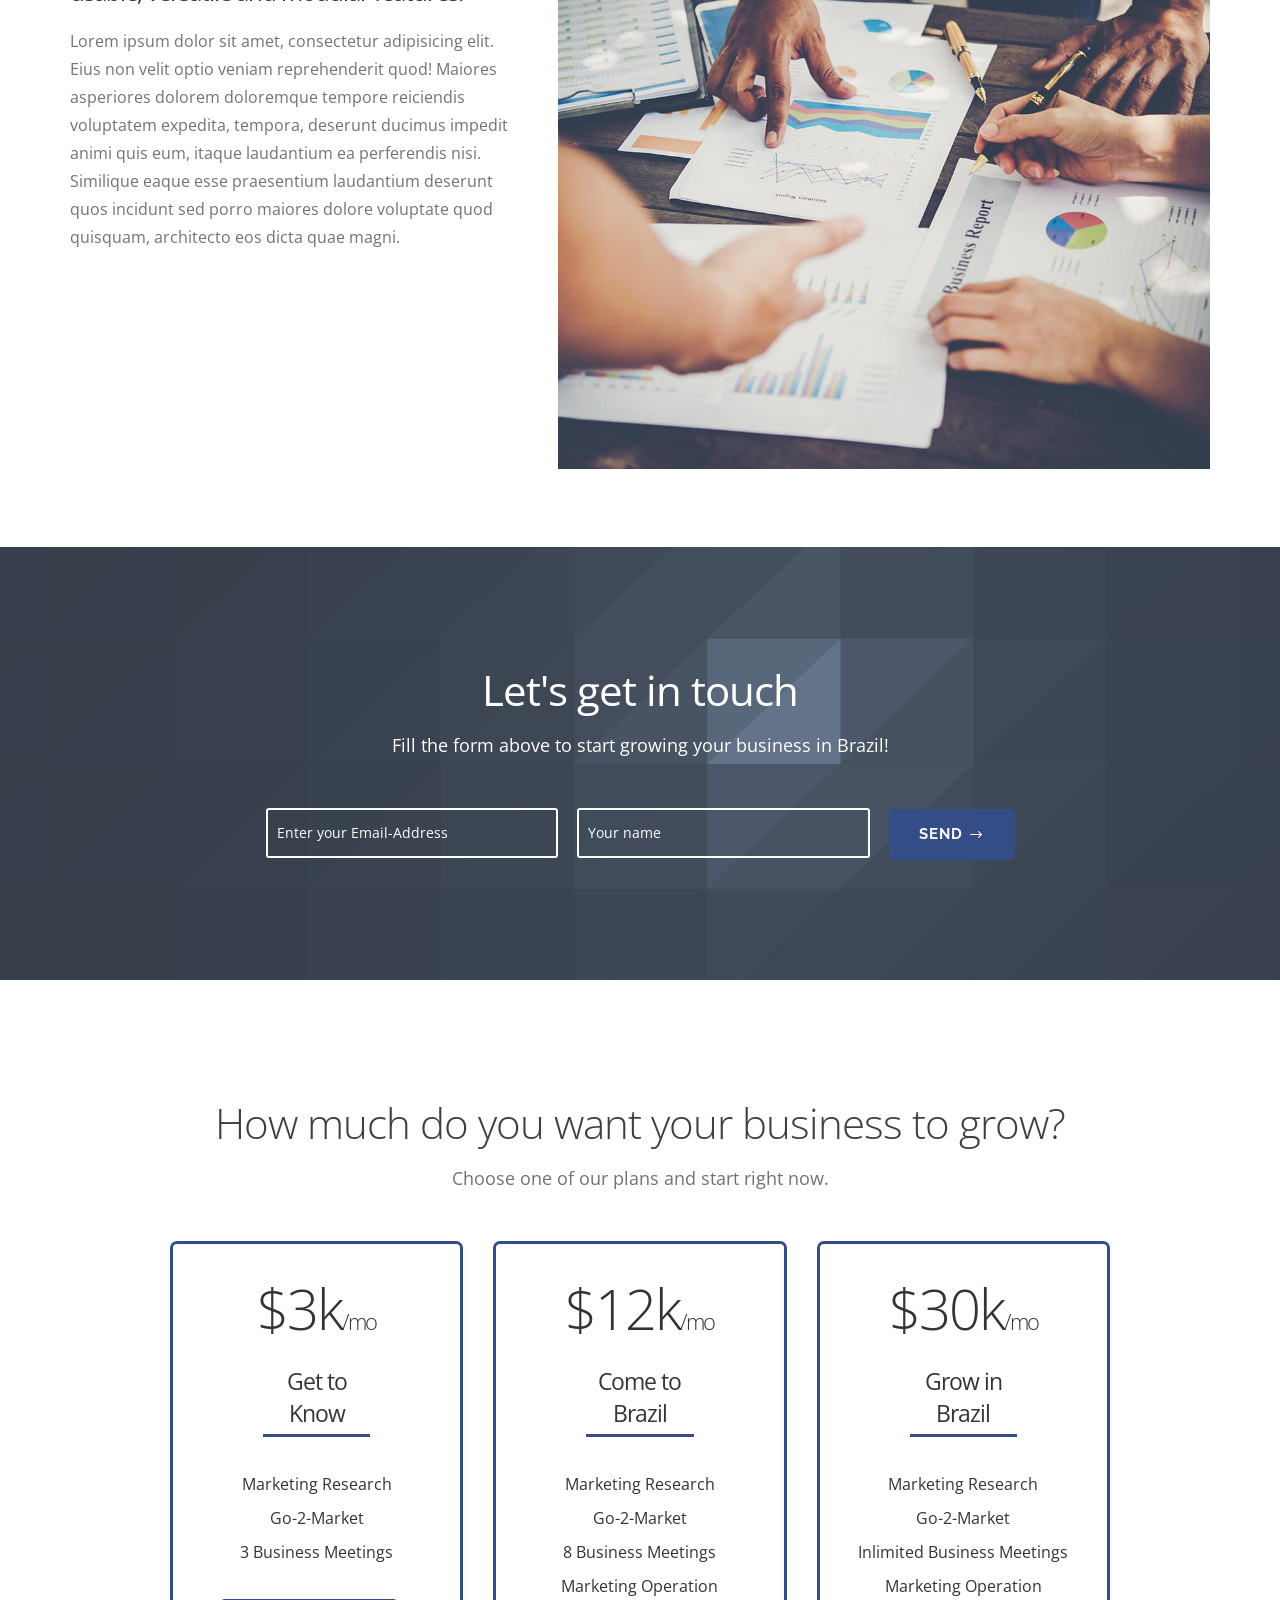
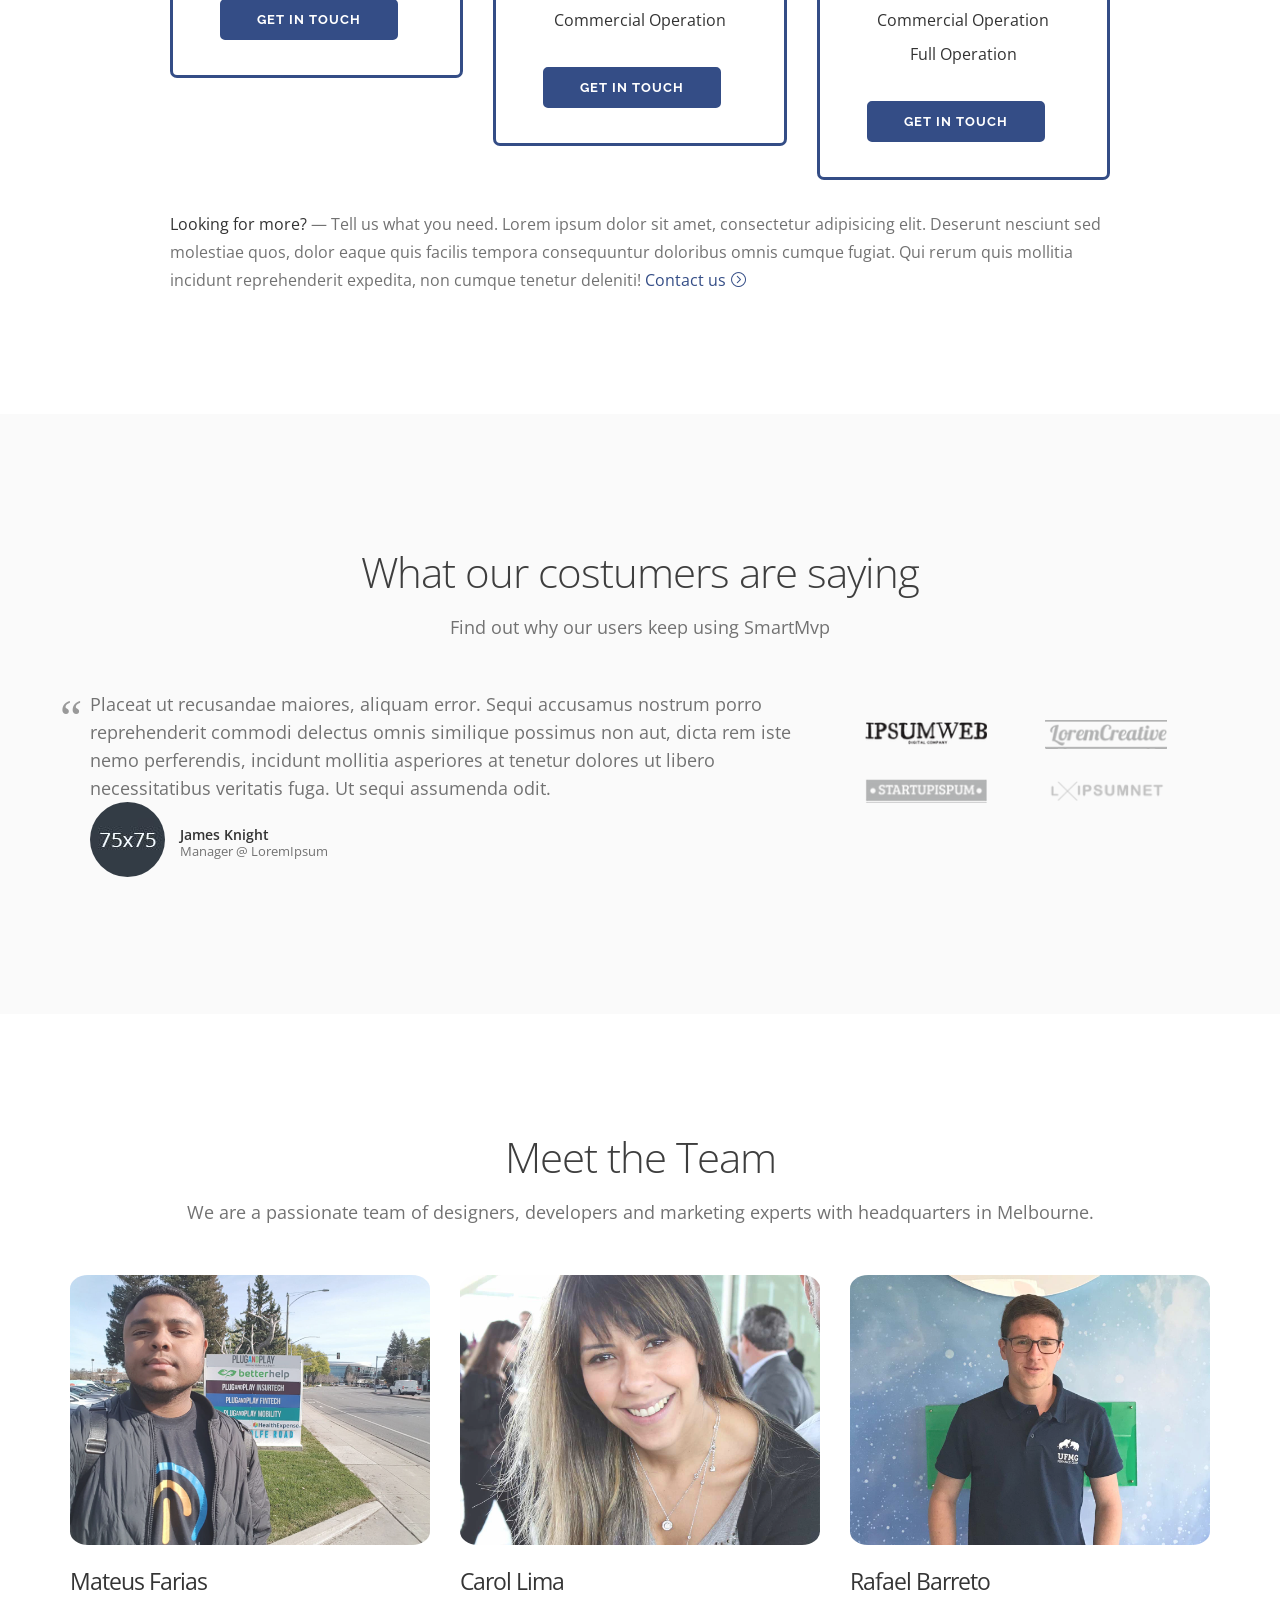
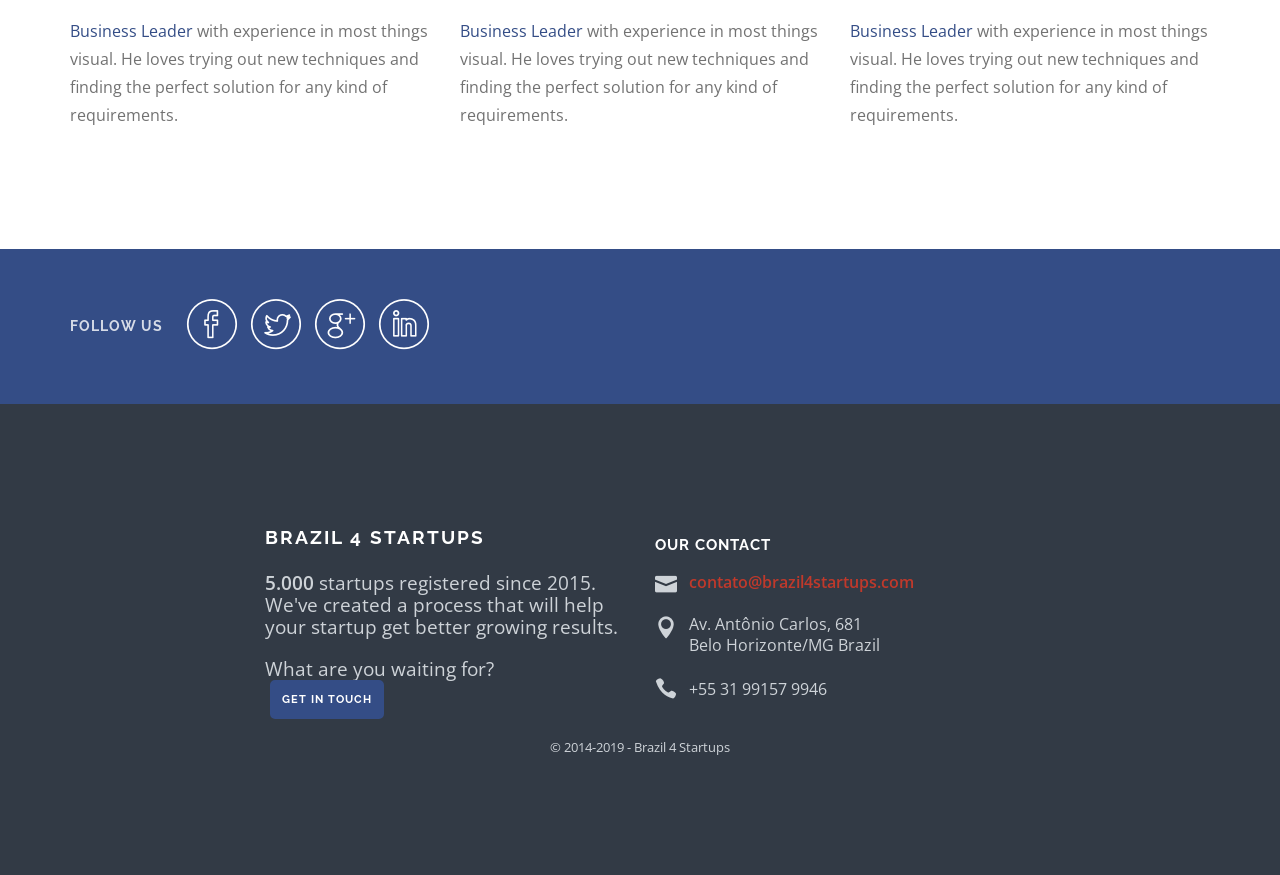
==== commit 002aab95: "Email de contato" ====
--- a/index.html
+++ b/index.html
@@ -596,7 +596,7 @@
 
                     <div class="row">
                         <!-- Signup Form -->
-                        <form id="signup-divider" role="form" action="https://formspree.io/rodrigo@beestart.com.br" method="POST">
+                        <form id="signup-divider" role="form" action="https://formspree.io/hello@brazil4startups.com" method="POST">
                             <!-- Notification -->
                             <p class="signup-success"><i class="icon icon_check_alt2"></i> <strong>Congratulation! Welcome to 30 day Free Trial. Check your email address.</strong></p>
                             <p class="signup-failed"><i class="icon icon_close_alt2"></i><strong> Something went wrong! Insert correct value.</strong></p>  
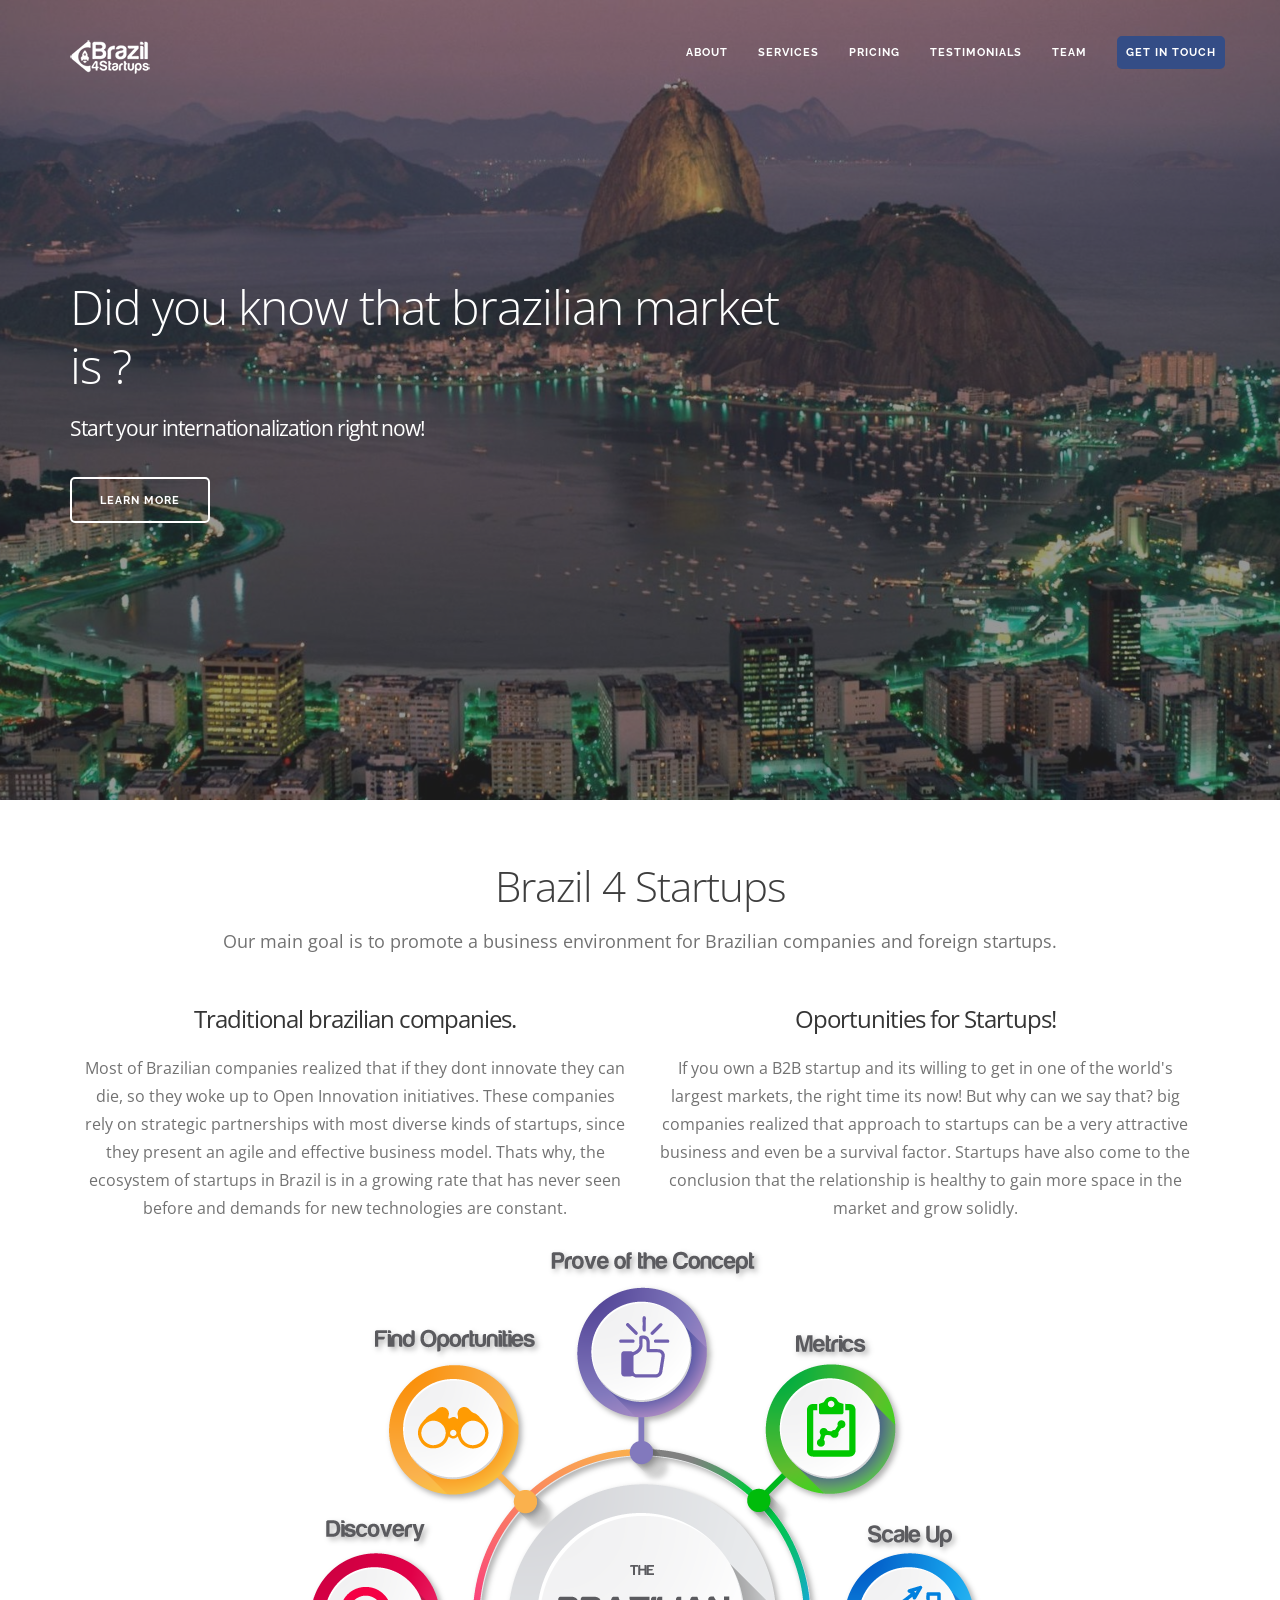
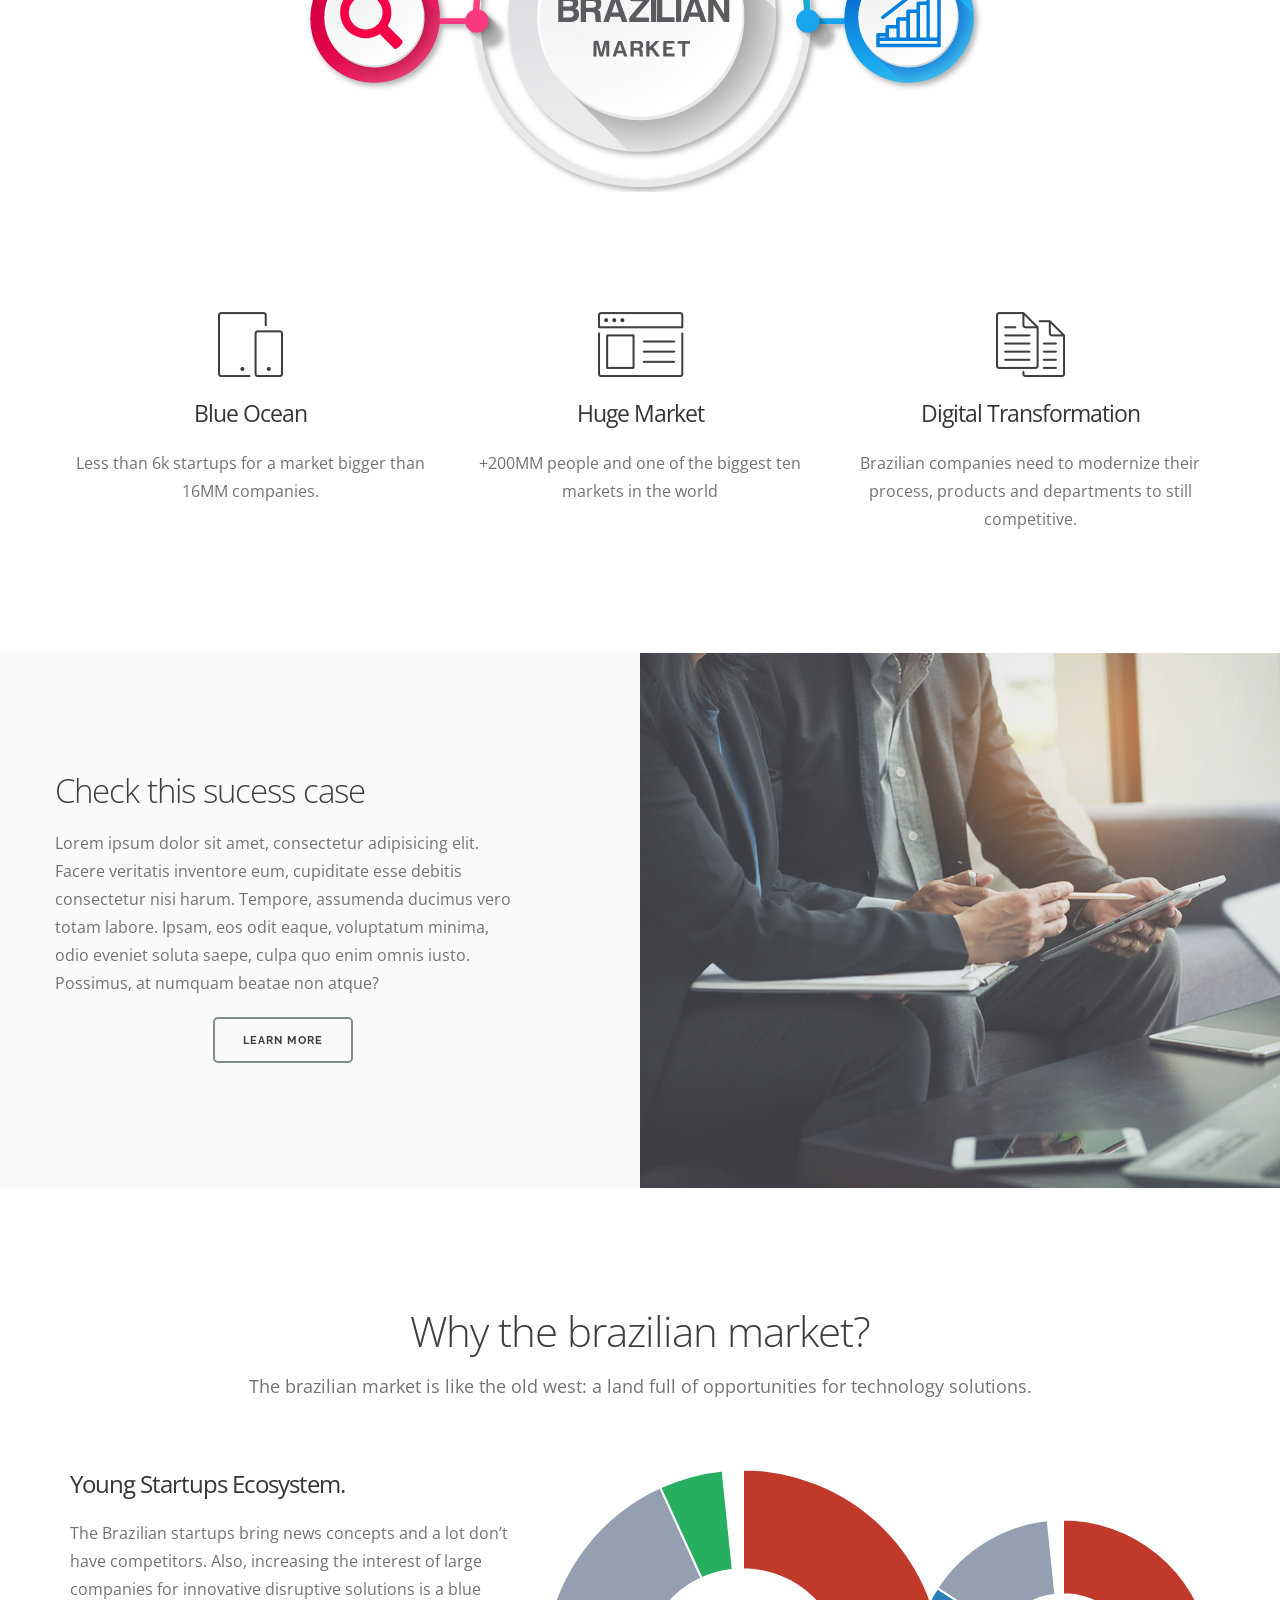
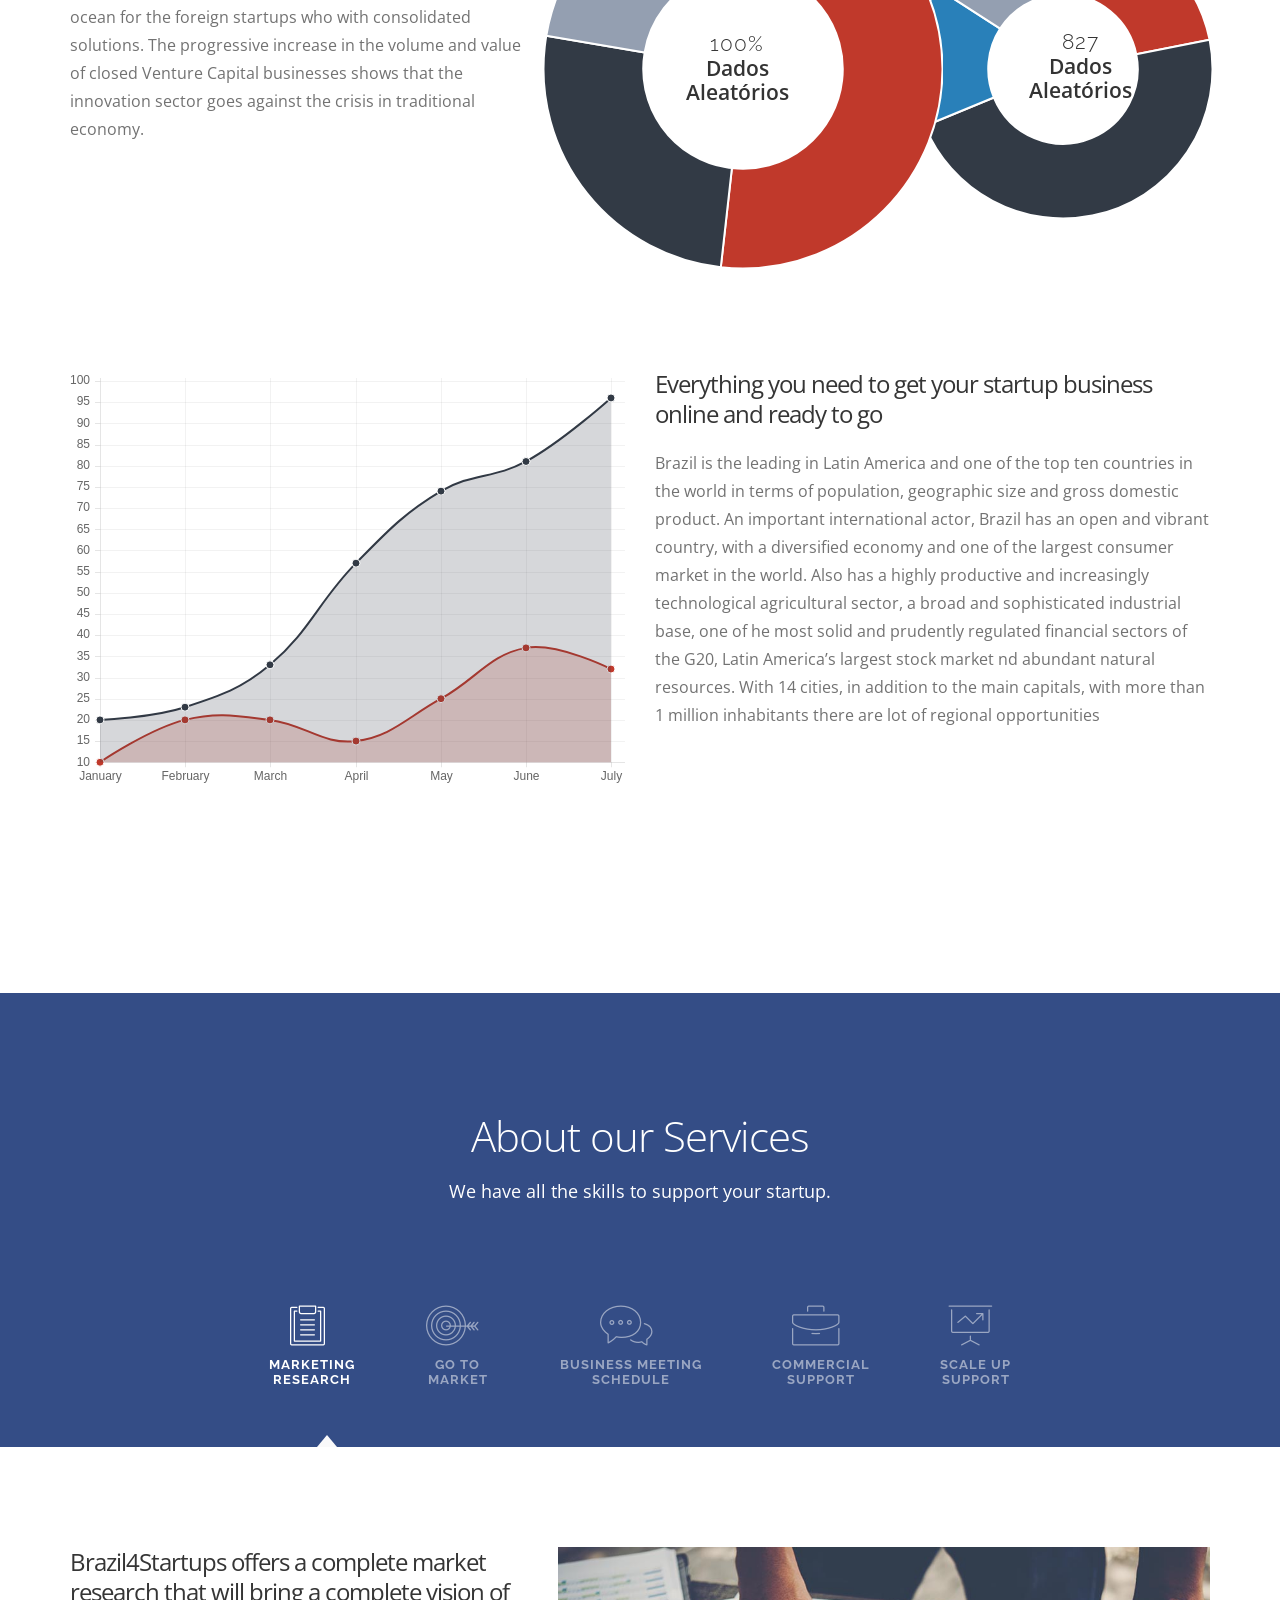
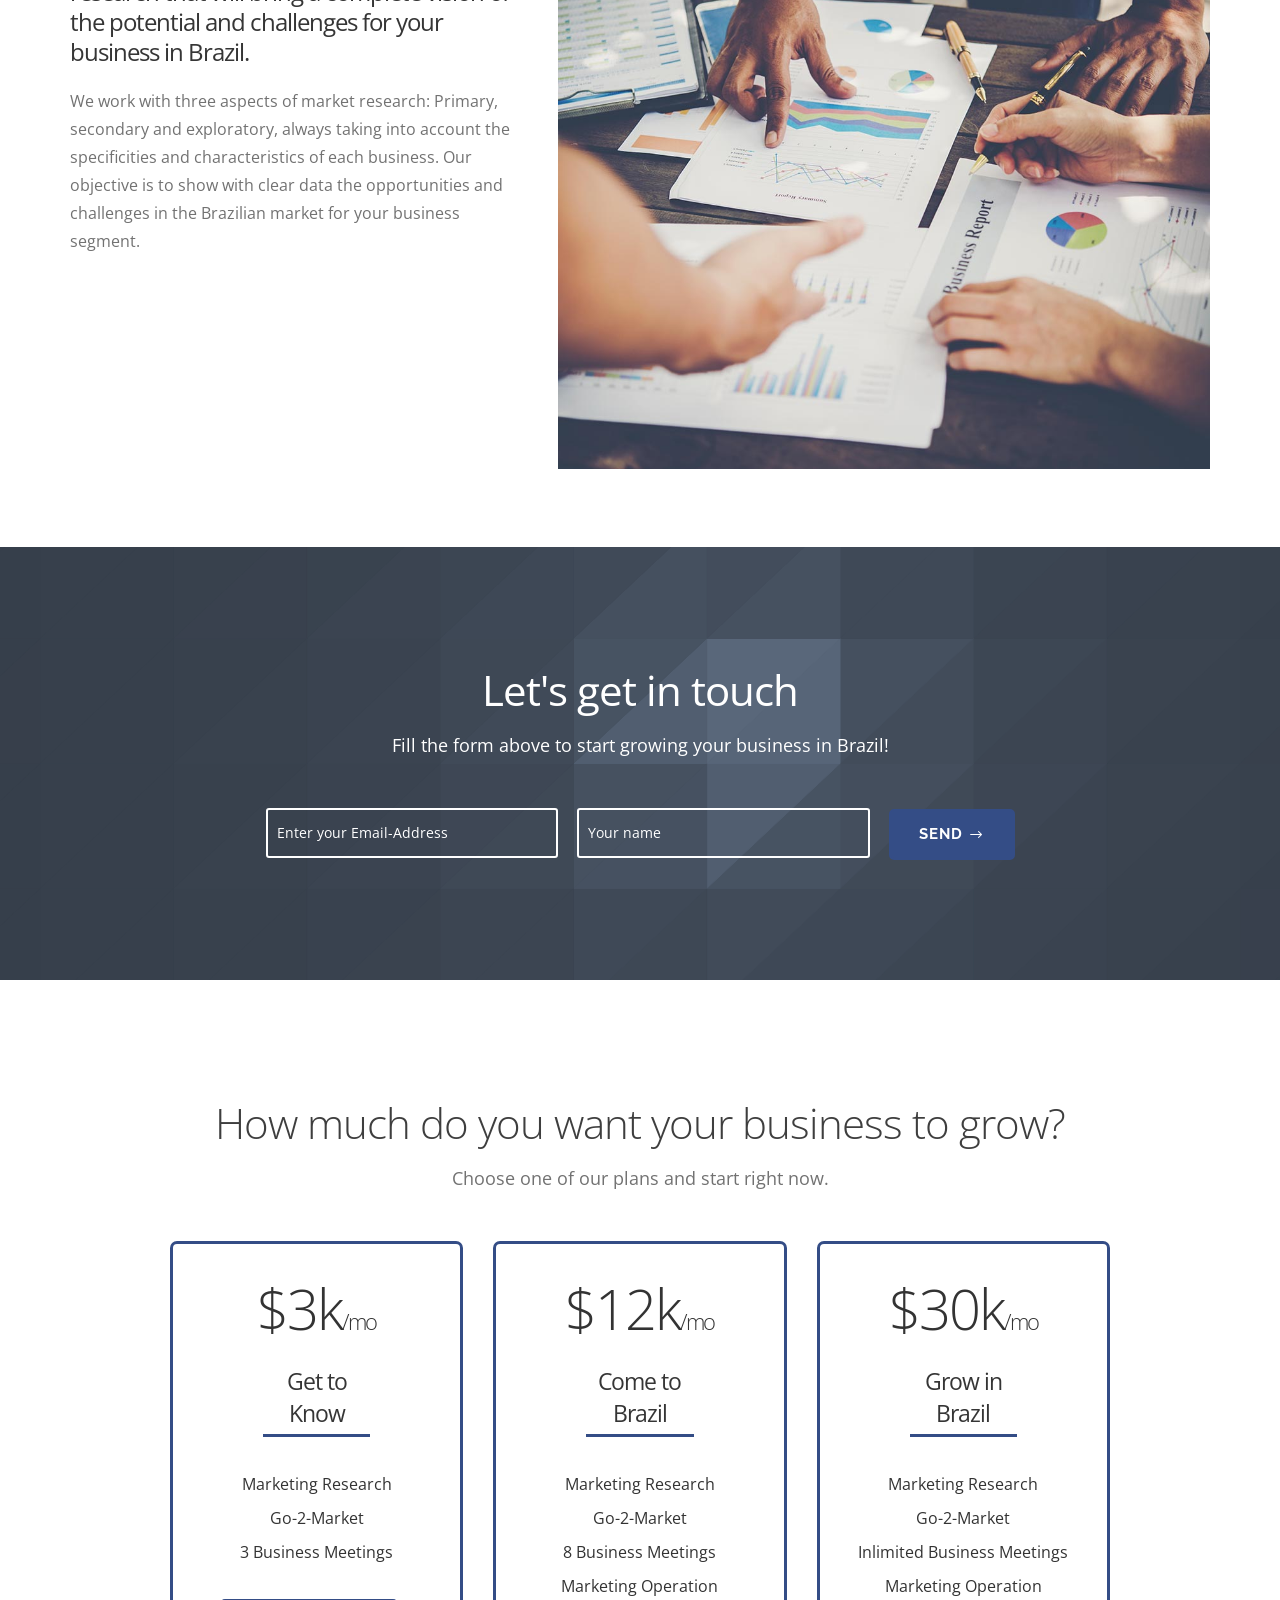
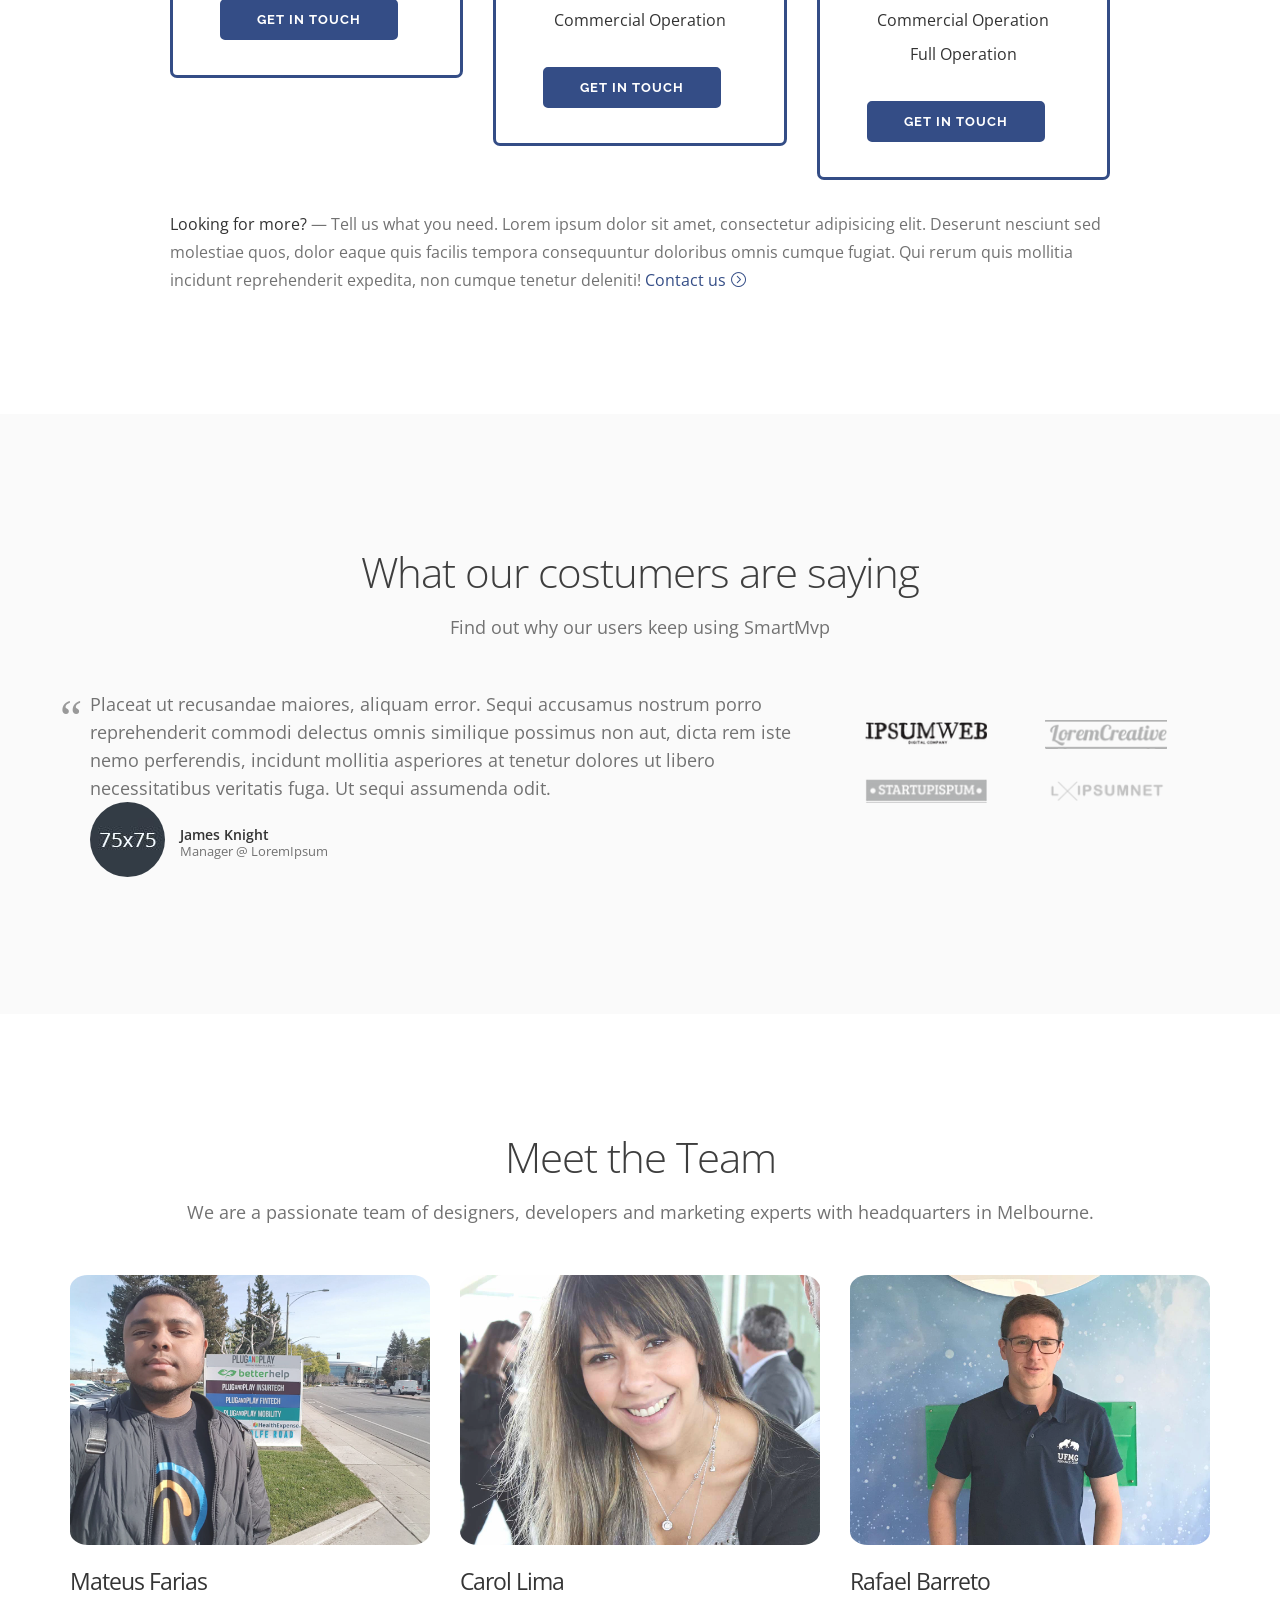
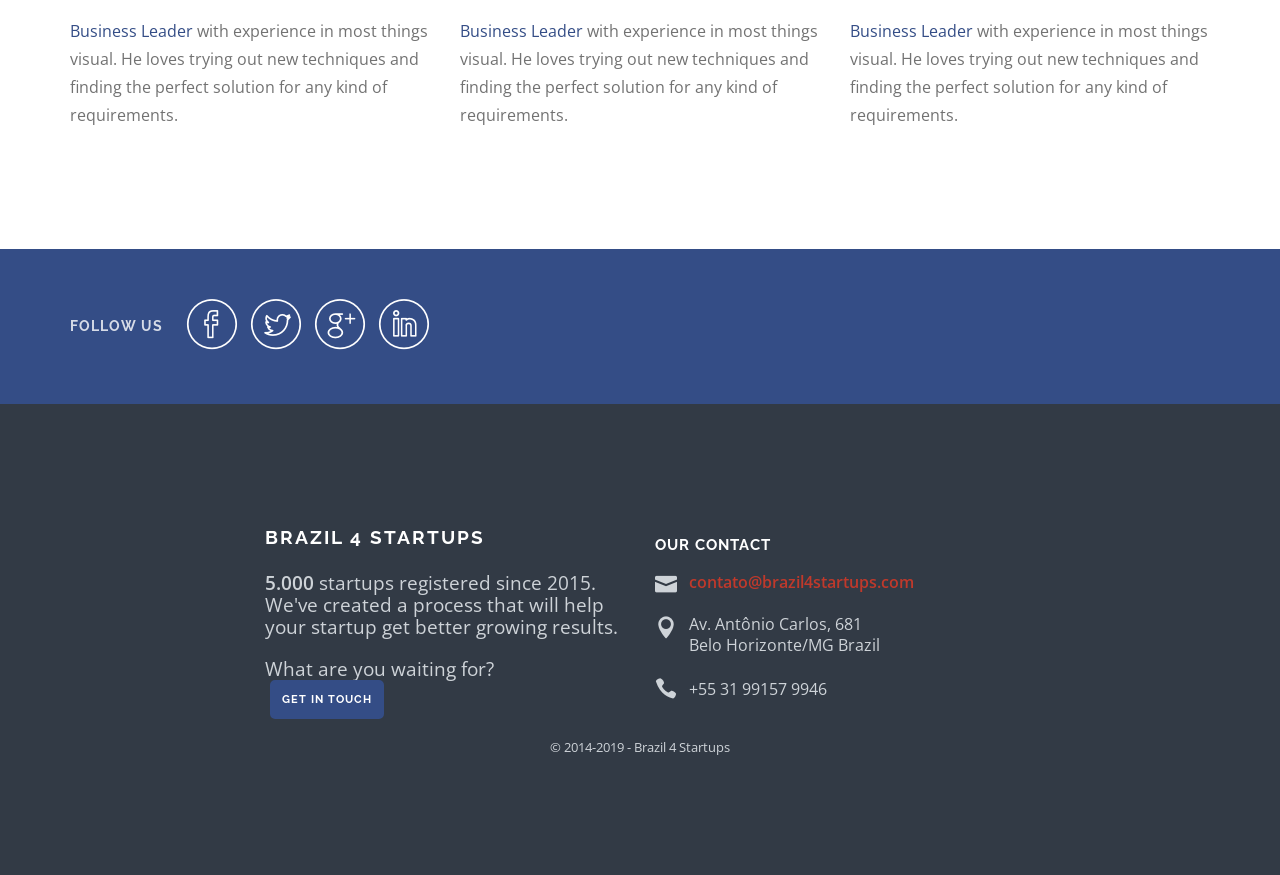
==== commit c421b825: "Mudança de texto" ====
--- a/index.html
+++ b/index.html
@@ -460,8 +460,8 @@
                                     <div class="row">
                                         <!-- Feature Description 2cols Text-Left with Buttons -->
                                         <div class="col-md-5 col-sm-6">
-                                            <h4>SmartMvp is a startup landing page with usable, versatile and modular features.</h4>
-                                            <p>Lorem ipsum dolor sit amet, consectetur adipisicing elit. Eius non velit optio veniam reprehenderit quod! Maiores asperiores dolorem doloremque tempore reiciendis voluptatem expedita, tempora, deserunt ducimus impedit animi quis eum, itaque laudantium ea perferendis nisi. Similique eaque esse praesentium laudantium deserunt quos incidunt sed porro maiores dolore voluptate quod quisquam, architecto eos dicta quae magni.</p>
+                                            <h4>Brazil4Startups offers a complete market research that will bring a complete vision of the potential and challenges for your business in Brazil.</h4>
+                                            <p>We work with three aspects of market research: Primary, secondary and exploratory, always taking into account the specificities and characteristics of each business. Our objective is to show with clear data the opportunities and challenges in the Brazilian market for your business segment.</p>
                                         </div>
                                         <!-- Image-right -->
                                         <div class="col-md-7 col-sm-6 hidden-xs wow fadeInRight" data-wow-duration="2s">
@@ -506,8 +506,8 @@
                                     <div class="row">
                                         <!-- Feature Description 2cols Text-Left -->
                                         <div class="col-md-5 col-sm-6">
-                                            <h4>SmartMvp is a fully responsive landing page template with awesome features and interactive elements.</h4>
-                                            <p>Lorem ipsum dolor sit amet, consectetur adipisicing elit. Eius non velit optio veniam reprehenderit quod! Maiores asperiores dolorem doloremque tempore reiciendis voluptatem expedita, tempora, deserunt ducimus impedit animi quis eum, itaque laudantium ea perferendis nisi.</p>
+                                            <h4>Brazil4Startups has a solid relationship with the largest business conglomerates in Brazil, we will look for the best opportunities for your business!</h4>
+                                            <p>We are a subsidiary of Neo Ventures, a consulting firm focused on innovation with more than 70 large and medium sized companies served, among them: Fibria, ArcelorMittal, Samarco, Nexa, Vallourec and Andrade Gutierrez. The common point noticed in all of them is the lack of Brazilian startups with solutions that meet their main demands. Opening the range of international solutions and making the connections with the Brazilian market is our goal.</p>
                                         </div>
                                         <!-- Image-Right -->
                                         <div class="col-md-7 col-sm-6 hidden-xs wow fadeInRight" data-wow-duration="2s">
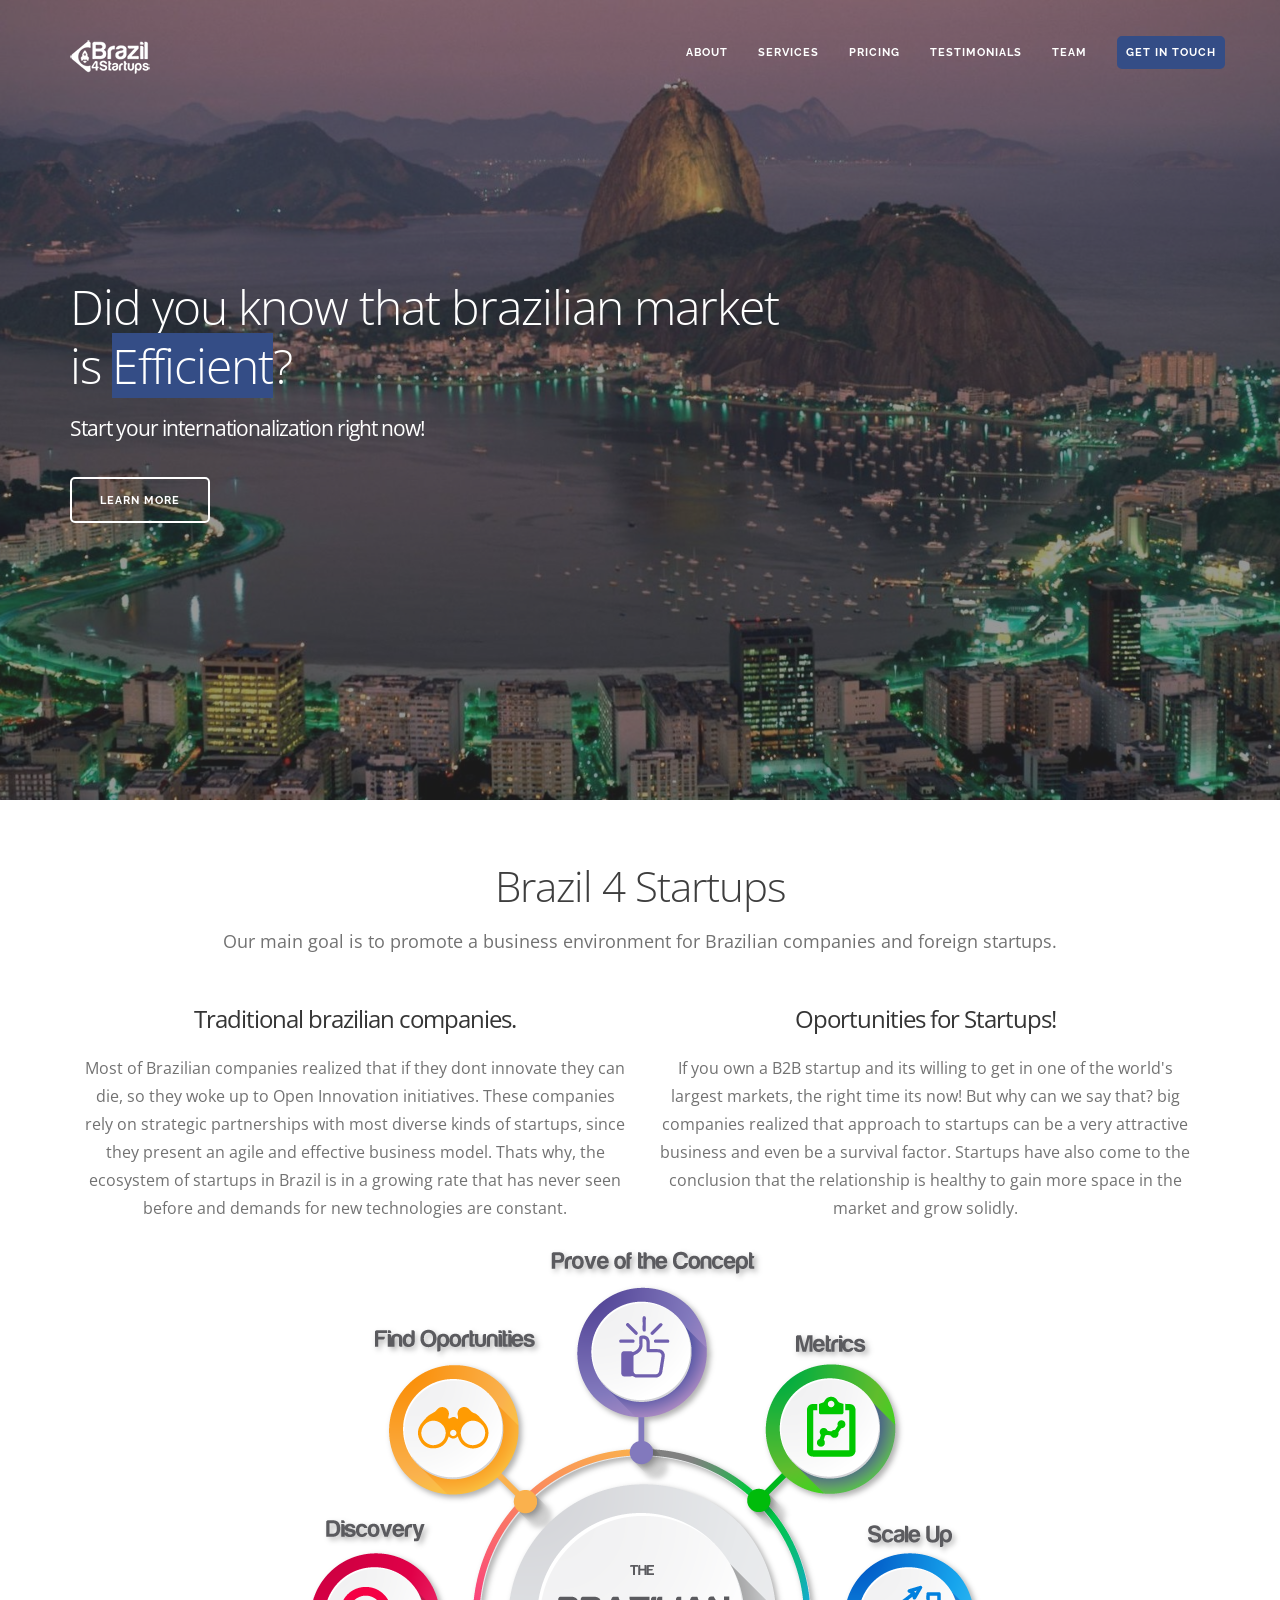
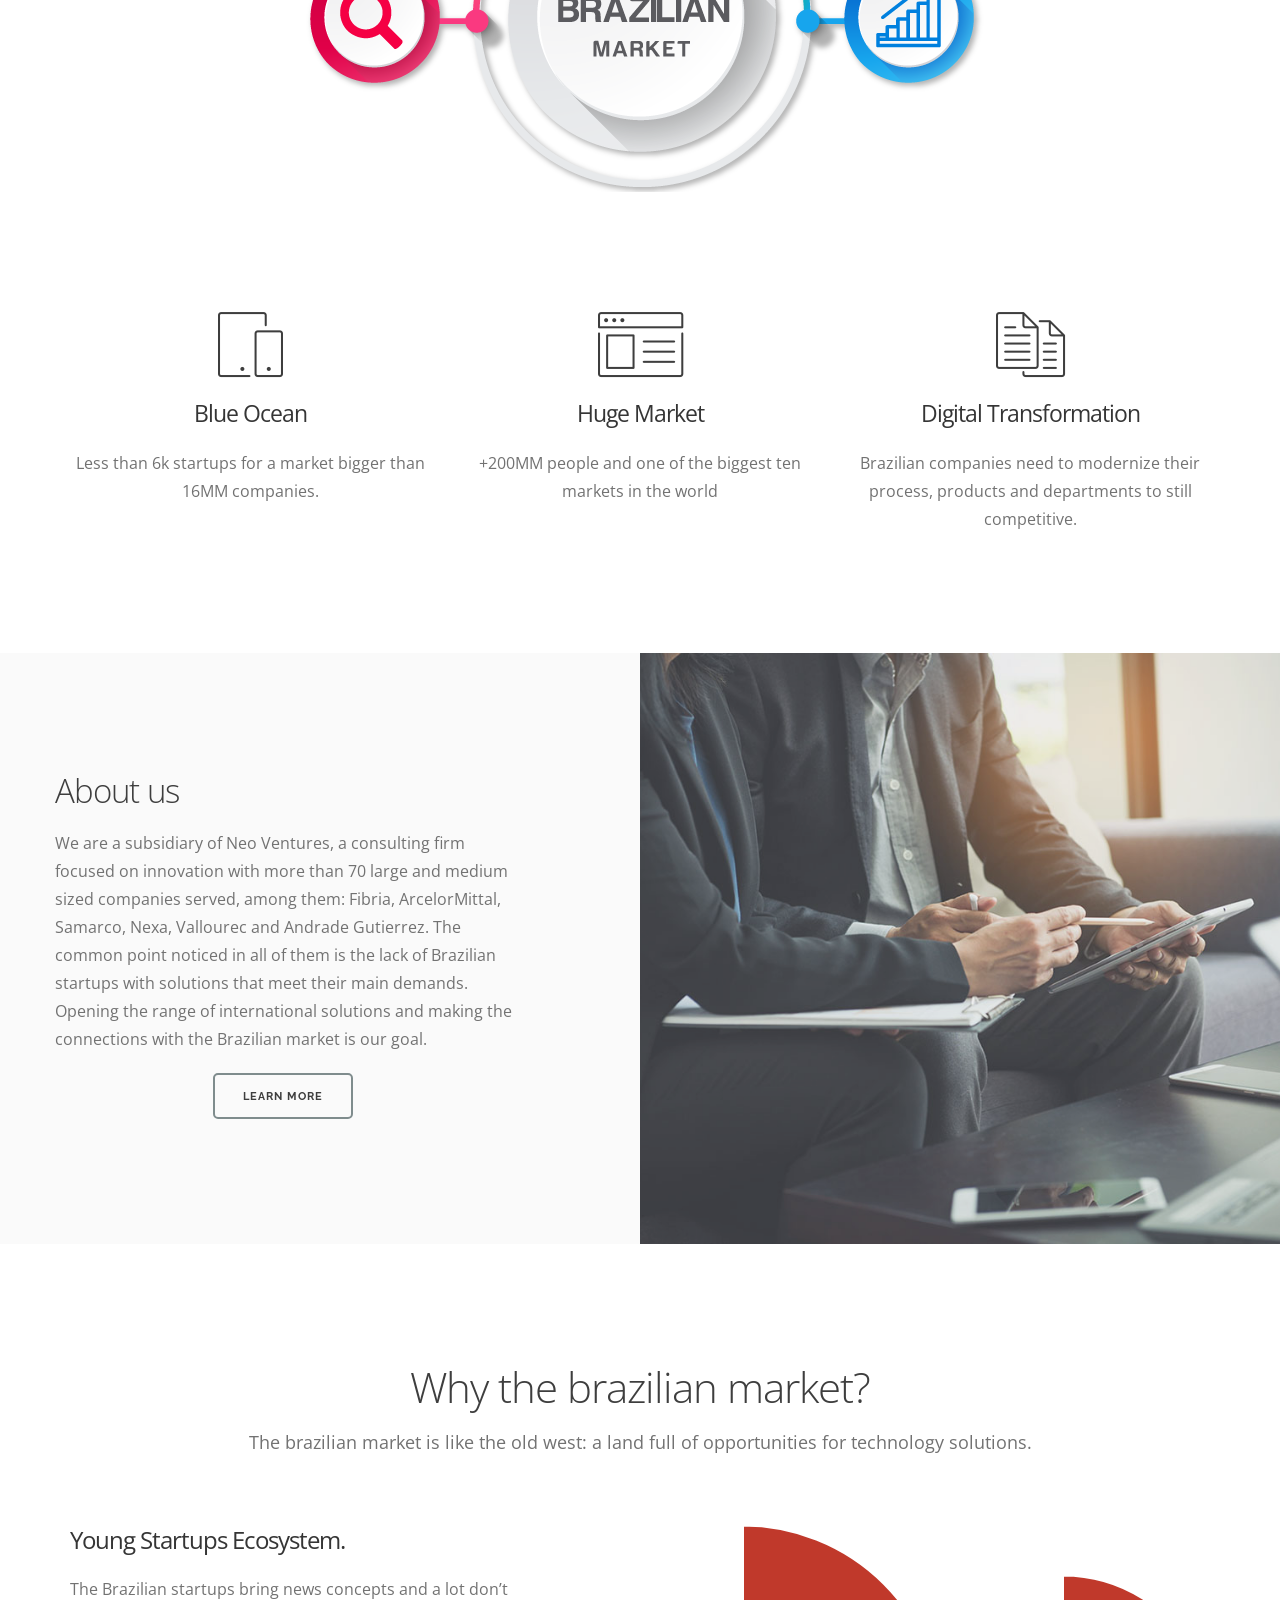
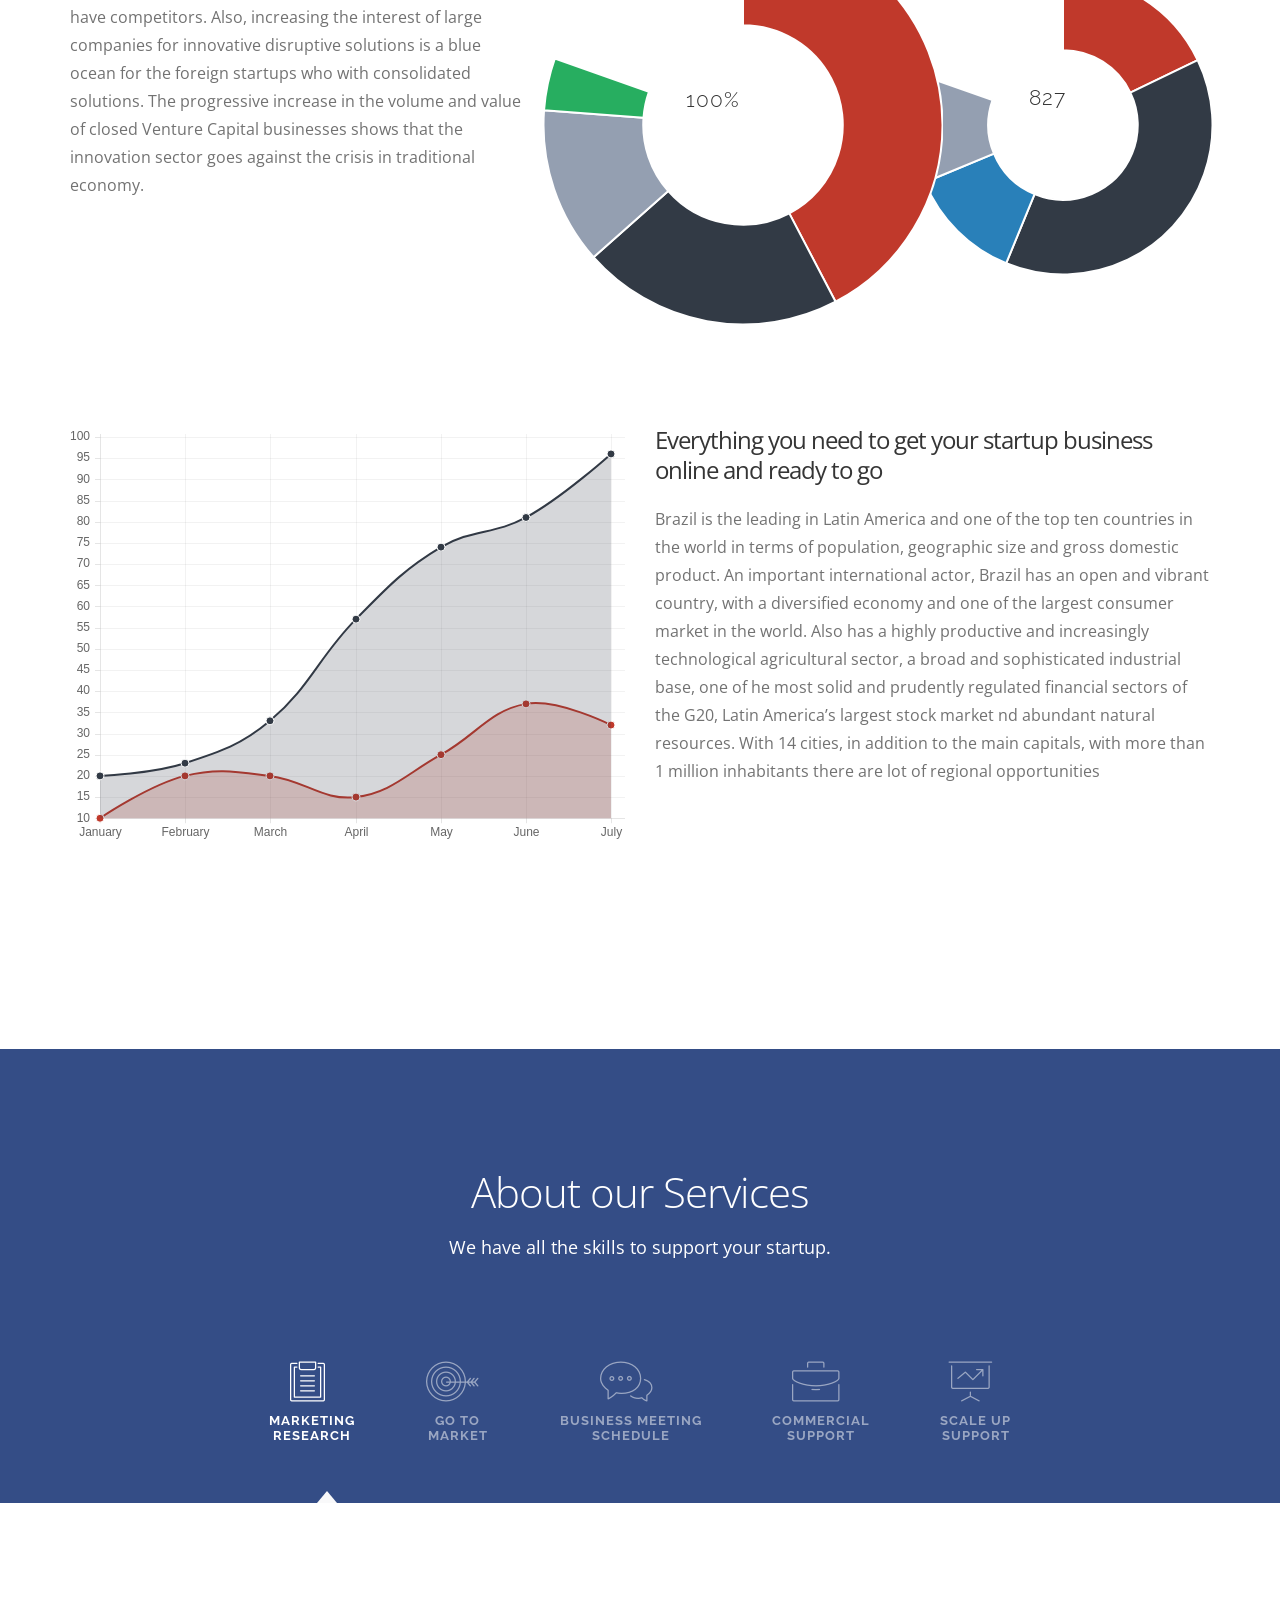
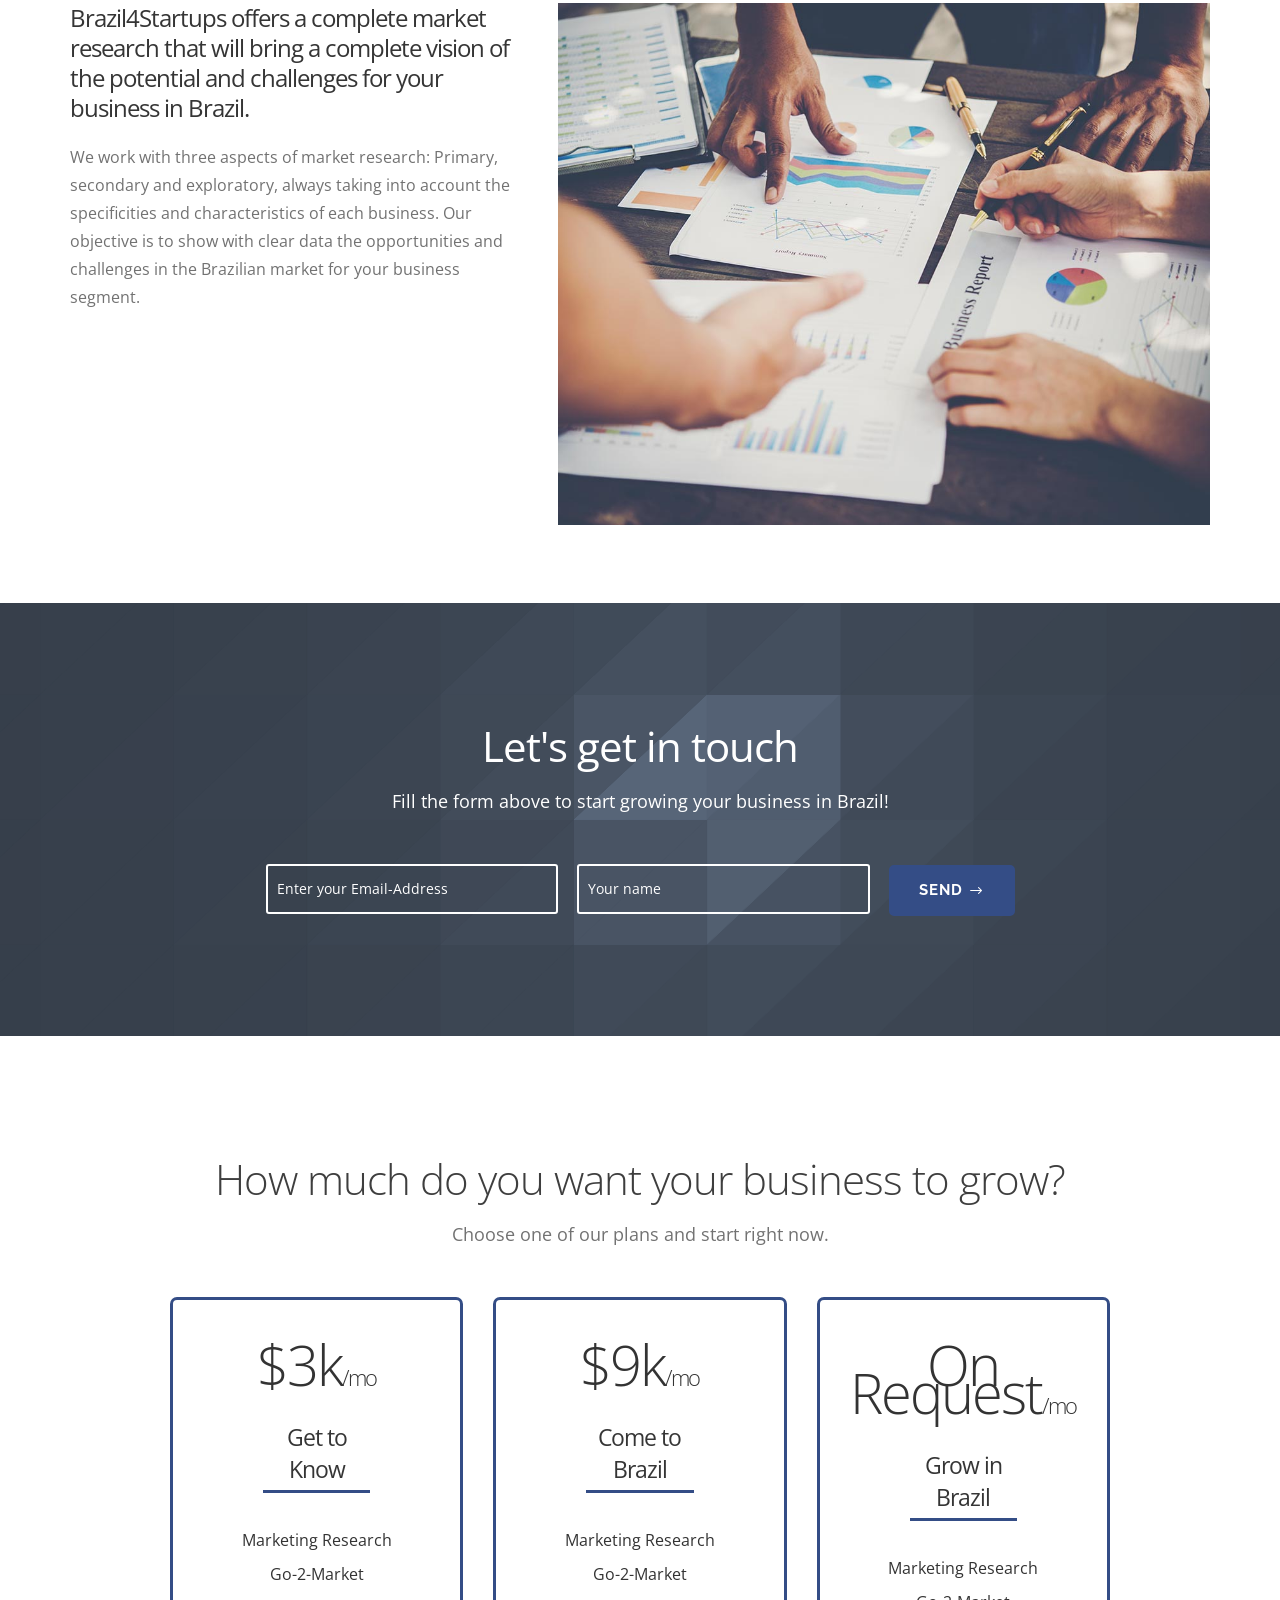
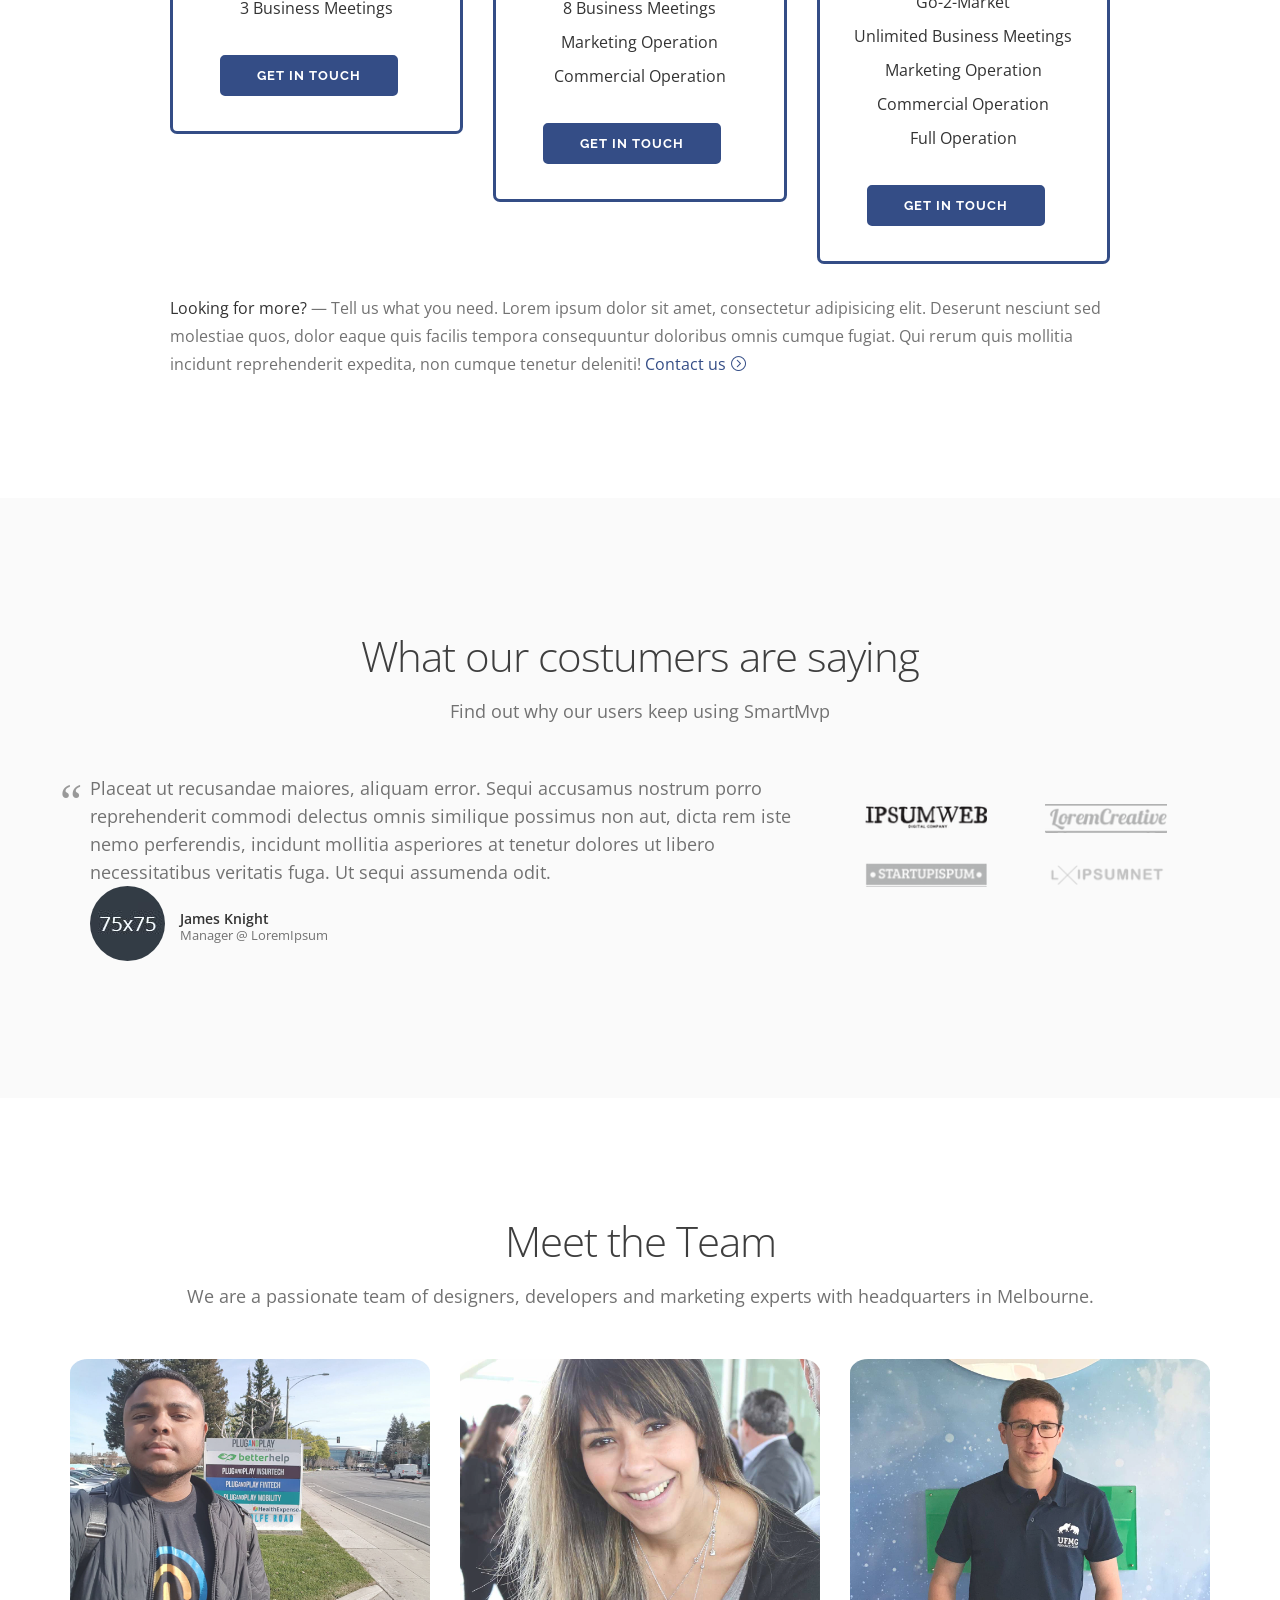
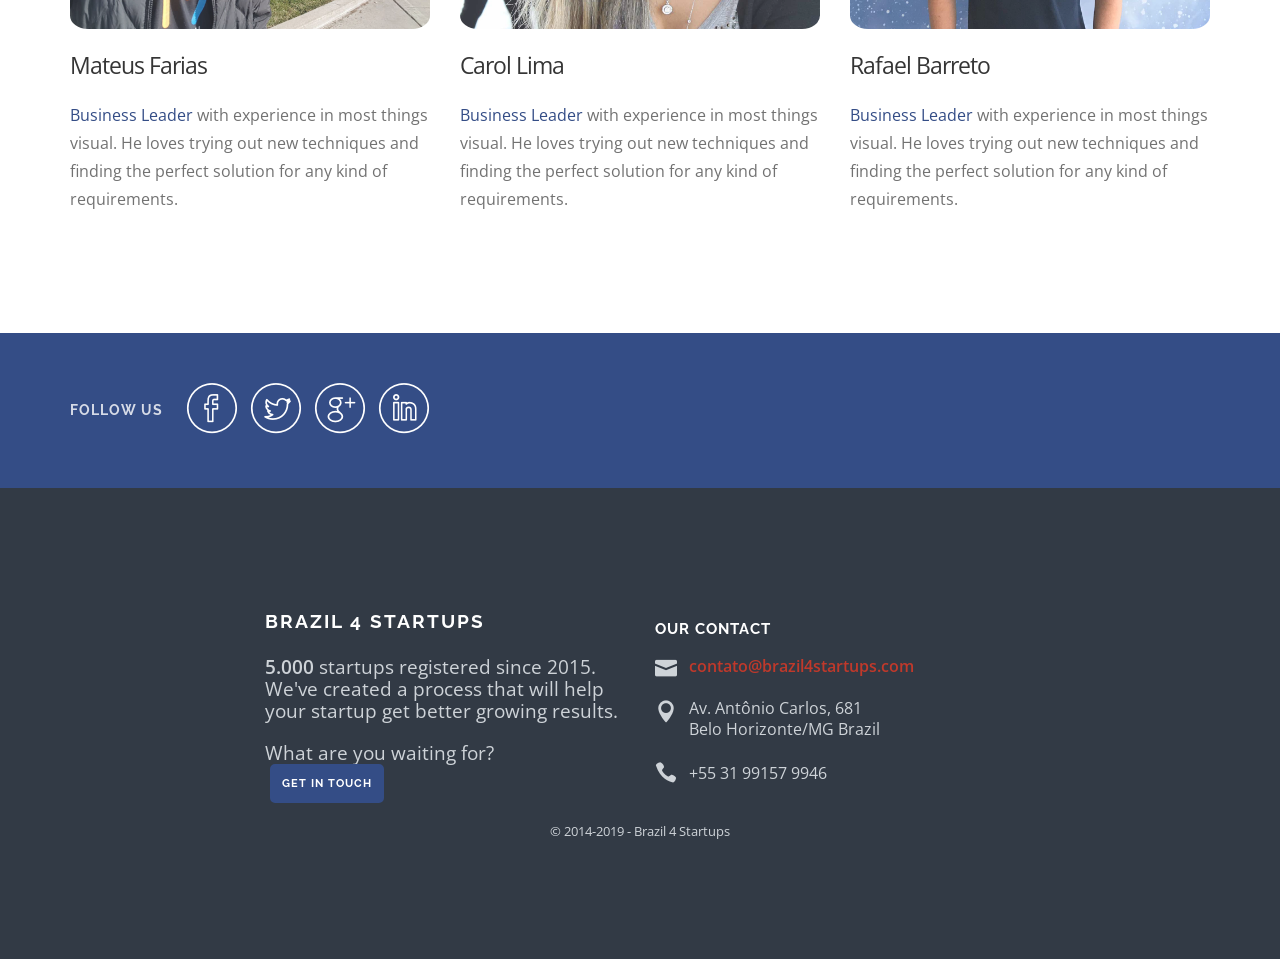
==== commit 058979fd: "Ajuste de Texto" ====
--- a/index.html
+++ b/index.html
@@ -302,8 +302,8 @@
                 <div class="row">
                     <div class="col-lg-5 col-md-5">
                         <!-- Text Col -->
-                        <h3>Check this sucess case</h3>
-                        <p>Lorem ipsum dolor sit amet, consectetur adipisicing elit. Facere veritatis inventore eum, cupiditate esse debitis consectetur nisi harum. Tempore, assumenda ducimus vero totam labore. Ipsam, eos odit eaque, voluptatum minima, odio eveniet soluta saepe, culpa quo enim omnis iusto. Possimus, at numquam beatae non atque?</p>
+                        <h3>About us</h3>
+                        <p>We are a subsidiary of Neo Ventures, a consulting firm focused on innovation with more than 70 large and medium sized companies served, among them: Fibria, ArcelorMittal, Samarco, Nexa, Vallourec and Andrade Gutierrez. The common point noticed in all of them is the lack of Brazilian startups with solutions that meet their main demands. Opening the range of international solutions and making the connections with the Brazilian market is our goal.</p>
                         <!-- Call To Action Buttons -->
                         <center>
                         <div class="btn-box">
@@ -348,13 +348,13 @@
                             <!-- Doughnut Charts  -->
                             <div id="canvas-holder">
                                 <div class="chart-text">
-                                    100&#37;<span>Dados<br> Aleatórios</span>
+                                    100&#37;<span><br></span>
                                 </div>
                                 <canvas id="chart-area" width="400" height="400"></canvas>
                             </div>
                             <div id="canvas2-holder">
                                 <div class="chart2-text">
-                                    827<span>Dados<br>Aleatórios</span>
+                                    827<span><br></span>
                                 </div>
                                 <canvas id="chart2-area" width="300" height="300"></canvas>
                             </div>
@@ -650,7 +650,7 @@
 
                         <div class="col-sm-4">
                             <div class="pricing-tab">
-                                <p class="price">$12k<span>/mo</span></p>
+                                <p class="price">$9k<span>/mo</span></p>
                                 <h4>Come to Brazil</h4>
                                 <ul class="pricing-features">
                                     <li>Marketing Research</li>
@@ -665,12 +665,12 @@
 
                         <div class="col-sm-4">
                             <div class="pricing-tab">
-                                <p class="price">$30k<span>/mo</span></p>
+                                <p class="price">On Request<span>/mo</span></p>
                                 <h4>Grow in Brazil</h4>
                                 <ul class="pricing-features">
                                     <li>Marketing Research</li>
                                     <li>Go-2-Market</li>
-                                    <li>Inlimited Business Meetings</li>
+                                    <li>Unlimited Business Meetings</li>
                                     <li>Marketing Operation</li>
                                     <li>Commercial Operation</li>
                                     <li>Full Operation</li>
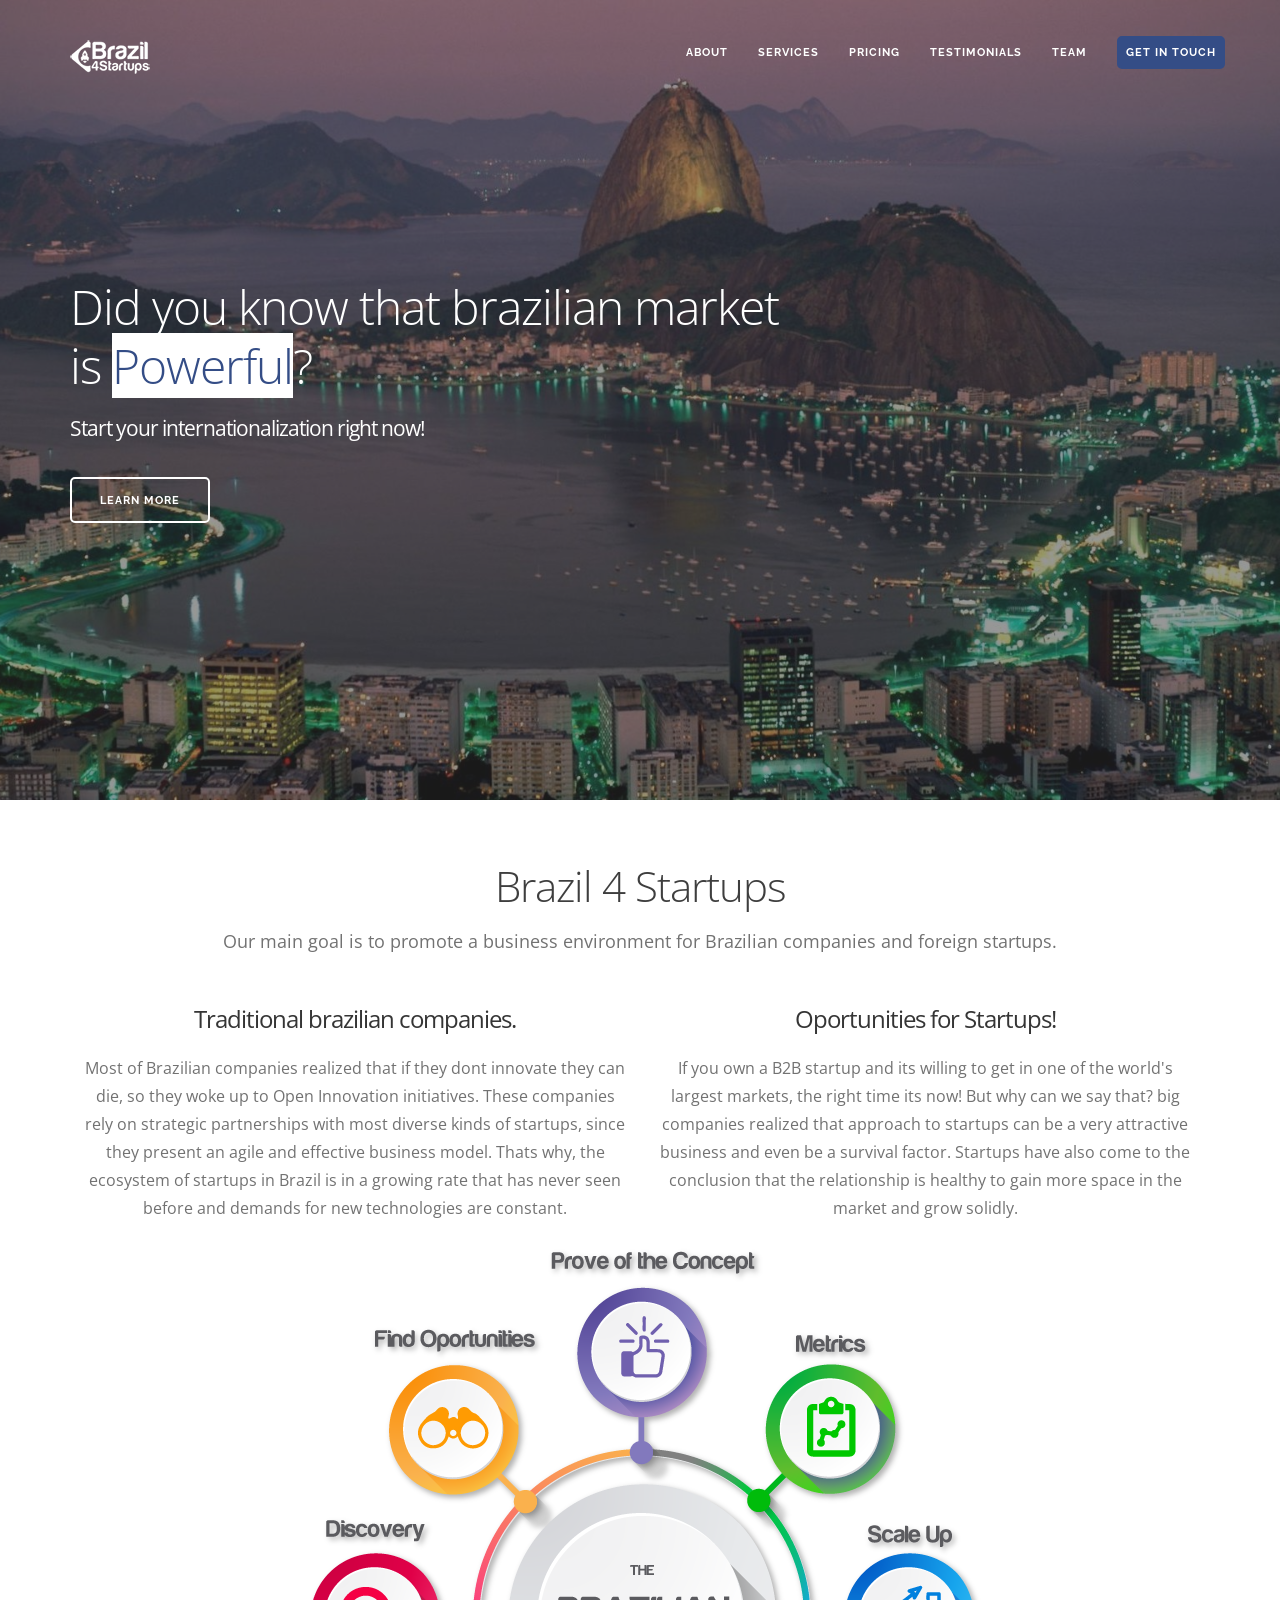
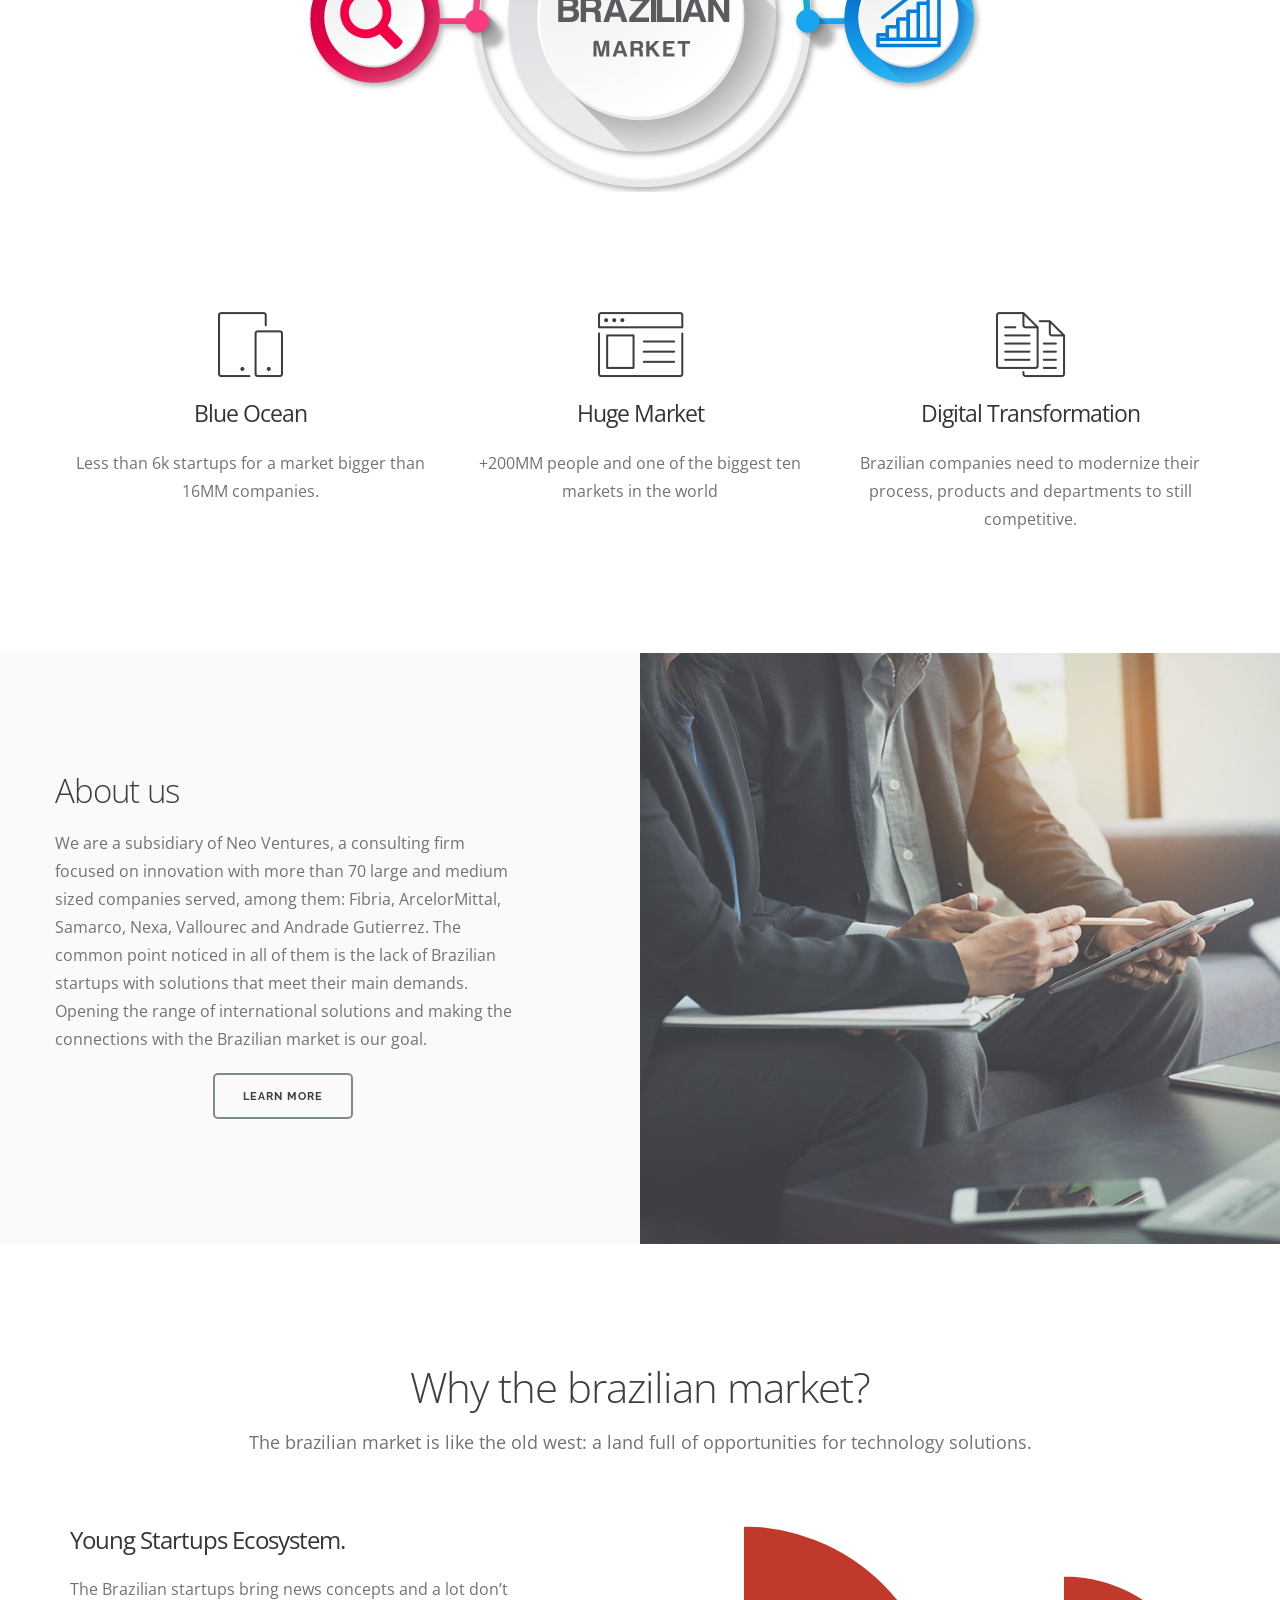
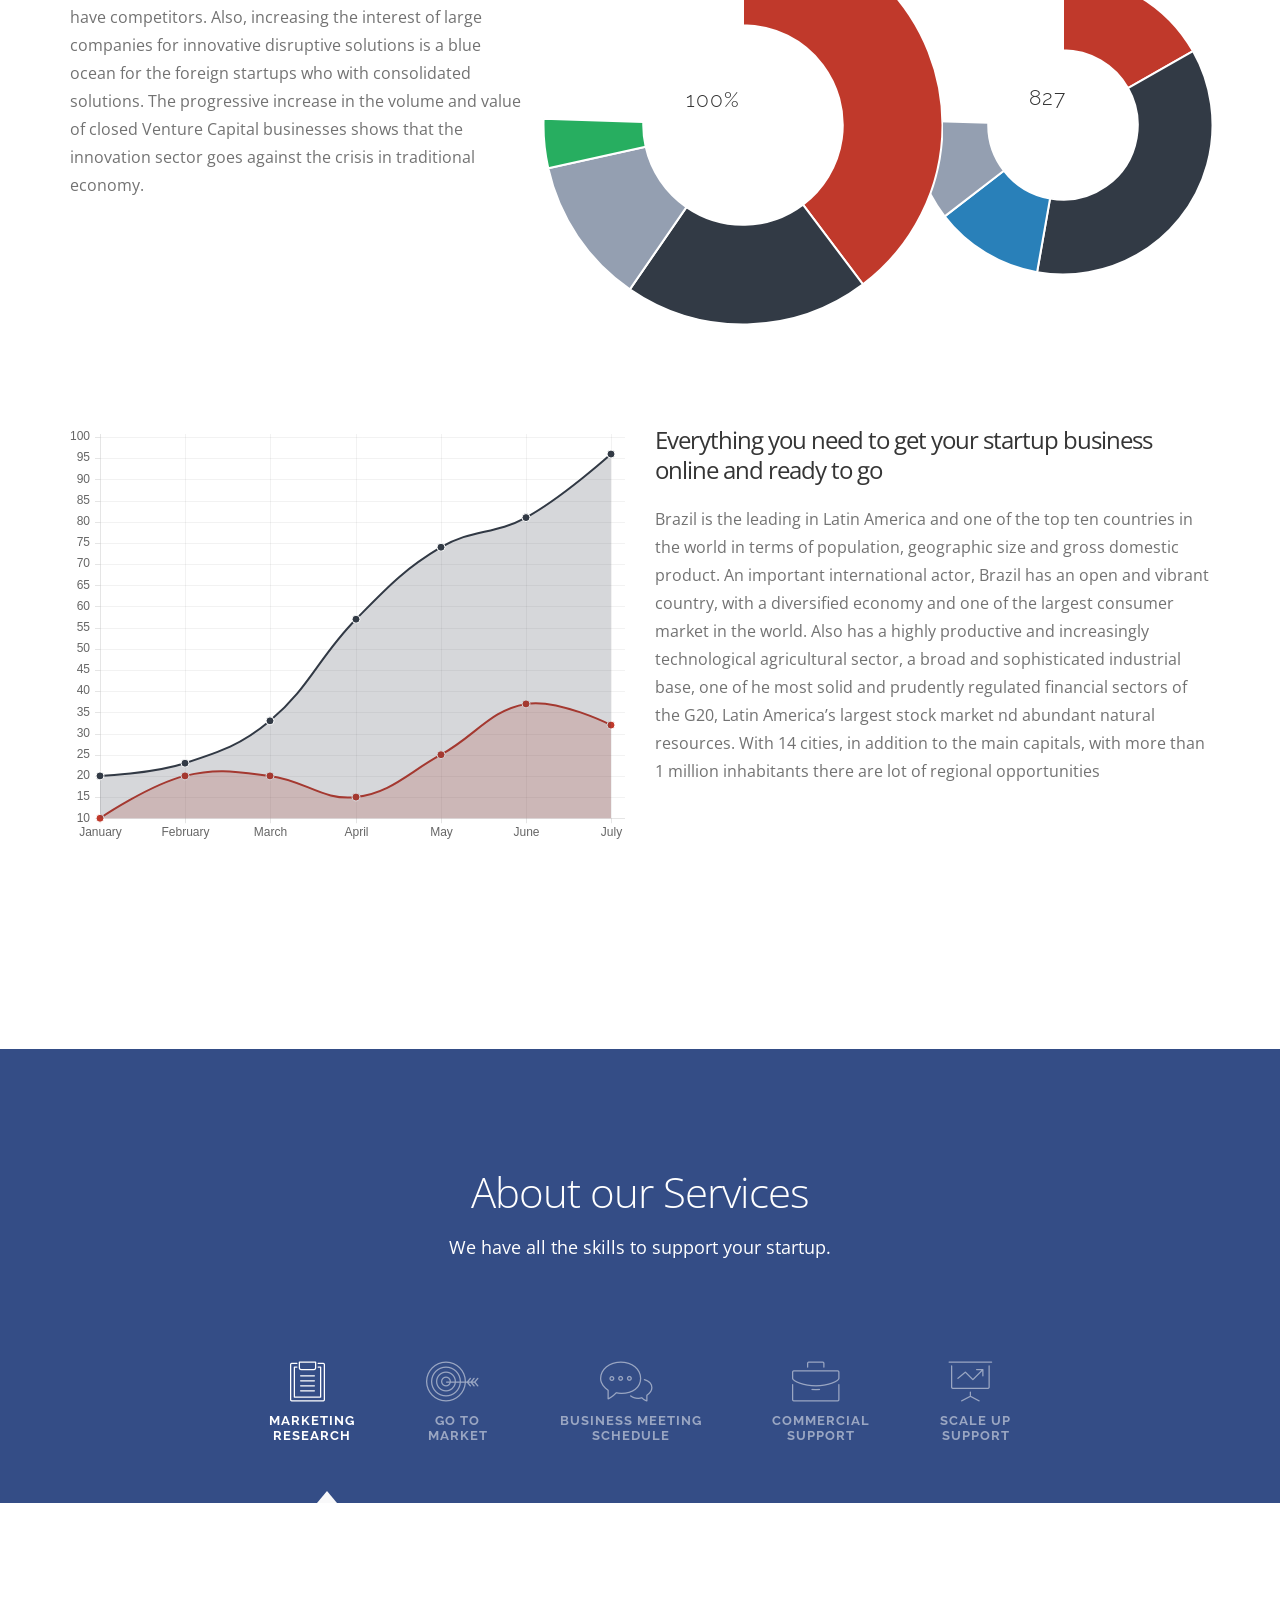
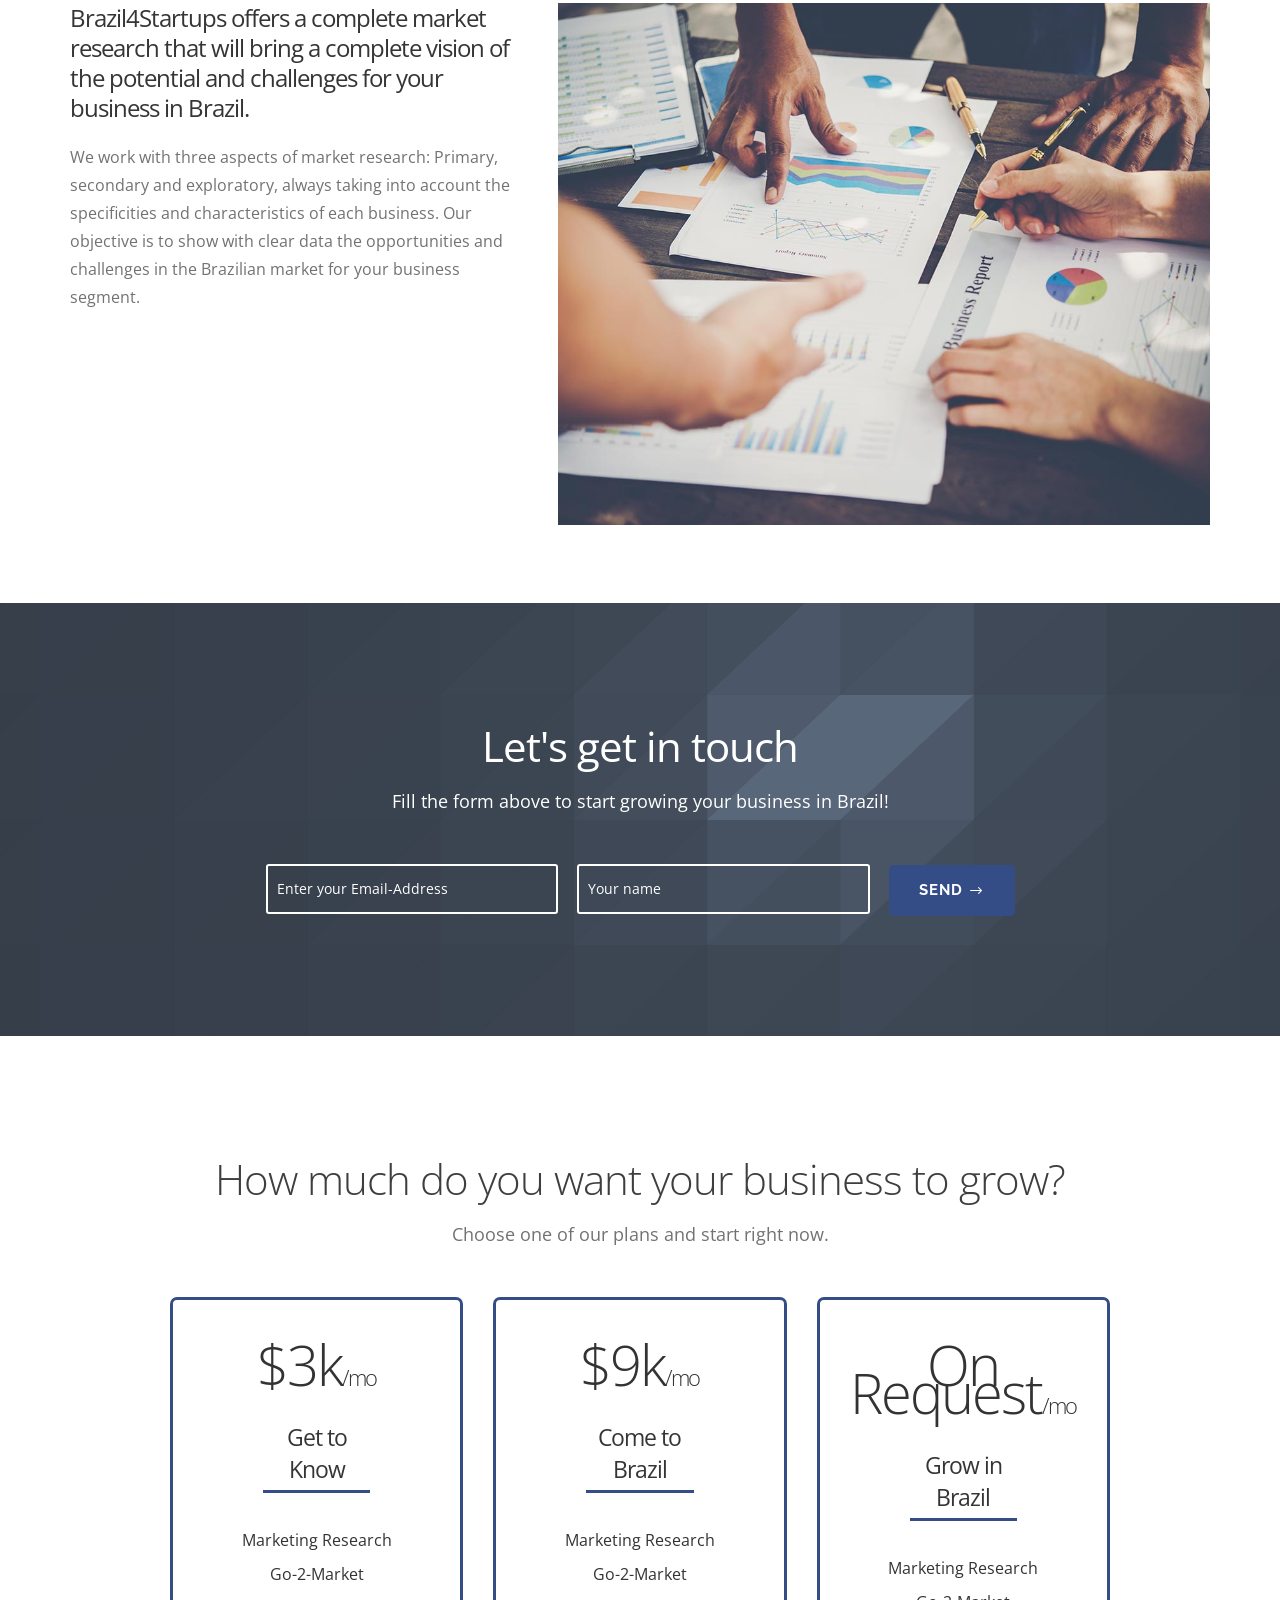
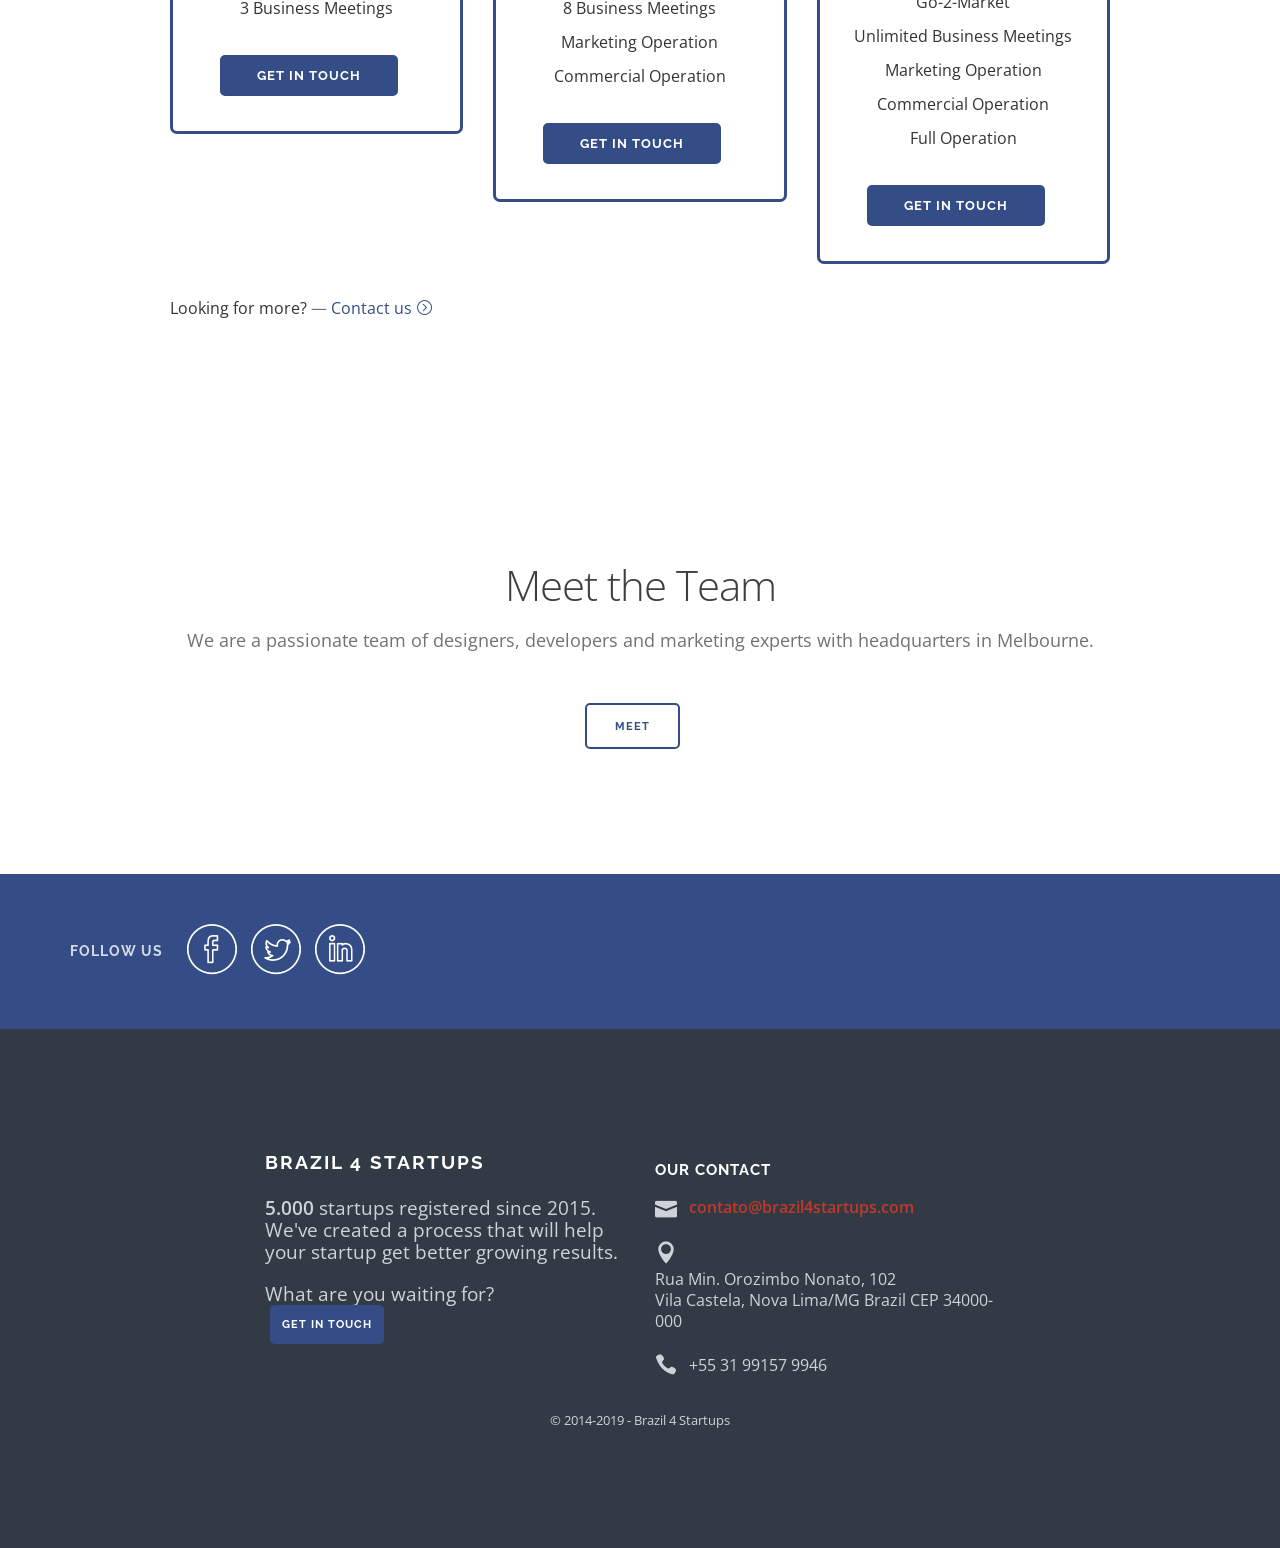
==== commit 427fa29a: "Correção de texto" ====
--- a/index.html
+++ b/index.html
@@ -476,22 +476,13 @@
                                     <div class="row">
                                         <!-- Feature Description 2cols Text-Right with Icons -->
                                         <div class="col-xs-12 col-sm-6 col-sm-push-6 col-lg-7 col-lg-push-5">
-                                            <h4>SmartMvp is a high-quality solution for those who want a beautiful website in no time</h4>
-                                            <p>Similique eaque esse praesentium laudantium deserunt quos incidunt sed porro maiores dolore voluptate quod quisquam.</p>
-                                            <div class="tab-icon">
-                                                <div class="icon-sm">
-                                                    <i class="icon icon-adjustments"></i>
-                                                </div>
-                                                <p class="large">Numerous Colour Schemes</p>
-                                                <p> Ipsum, ratione. Dolor illo numquam dolorem consequuntur, ex vitae, ipsum tenetur nihil soluta. Eaque at laboriosam similique?</p>
-                                            </div>
-                                            <div class="tab-icon">
-                                                <div class="icon-sm">
-                                                    <i class="icon icon-target"></i>
-                                                </div>
-                                                <p class="large">Tons of Elements</p>
-                                                <p> Repudiandae expedita, non aperiam, ea quia dolorem quidem pariatur culpa explicabo voluptatem alias voluptas itaque similique officia.</p>
-                                            </div>
+                                            <h4>Go-to-market</h4>
+                                            <p>Go-to-market is the strategy that allows companies and / or products to be disclosed, sold and provide the support needed for a specific customer profile. Among its advantages are revenue growth, profitability and a loyal public. In summary your company should be able to answer with 5 key questions:</p>
+                                            <p>Who are you selling to?</p> 
+                                            <p>What product do you offer this audience?</p>
+                                            <p>How will it reach the target audience?</p>
+                                            <p>What will be the price and positioning of the product?</p>
+                                            <p>What channel will you use to sell?</p>
                                         </div>
                                         <!-- Image-Left -->
                                         <div class="col-xs-12 col-sm-6 col-sm-pull-6 col-lg-5 col-lg-pull-7 hidden-xs wow fadeInLeft" data-wow-duration="2s">
@@ -522,22 +513,8 @@
                                     <div class="row">
                                         <!-- Feature Description 2col Text-Left with Icons-->
                                         <div class="col-md-7 col-sm-6">
-                                            <h4>There are a lot of different blocks that will help you to make a perfect project.</h4>
-                                            <p>Deserunt ducimus impedit animi quis eum, itaque laudantium ea perferendis nisi. Similique eaque esse.</p>
-                                            <div class="tab-icon">
-                                                <div class="icon-sm">
-                                                    <i class="icon icon-profile-male"></i>
-                                                </div>
-                                                <p class="large">Amazingly Simple Use</p>
-                                                <p>Tempora, veniam. Tempore nihil praesentium obcaecati velit, harum nam dicta sequi quam sunt incidunt facilis itaque..</p>
-                                            </div>
-                                            <div class="tab-icon">
-                                                <div class="icon-sm">
-                                                    <i class="icon icon-compass"></i>
-                                                </div>
-                                                <p class="large">Clear Documentation</p>
-                                                <p>Officia illum, perferendis dolorum dolor sit eveniet, tempore incidunt animi totam qui voluptas, inventore velit illo!</p>
-                                            </div>
+                                            <h4>Commercial support.</h4>
+                                            <p>After studying the market and understanding the customer profile it is time to start the game and we at Brazil4Startups know the rules. The right business approach is critical to business success. Most of the business in Brazil is still made in the offline world. Our team counts with more than 20 consultants highly qualified and ready to learn about new business and able to realize sales in Brazil</p>
                                         </div>
                                         <!-- Image Right -->
                                         <div class="col-md-5 col-sm-6 hidden-xs wow fadeInRight" data-wow-duration="2s">
@@ -552,13 +529,9 @@
                                     <div class="row">
                                         <!-- Feature Description 2col Text both -->
                                         <div class="col-xs-12">
-                                            <div class="col-sm-6">
-                                                <h4>Publish your Startup in Beautiful Way.</h4>
-                                                <p>Similique eaque esse praesentium laudantium deserunt quos incidunt sed porro maiores dolore voluptate quod quisquam, architecto eos dicta quae magni vero unde necessitatibus. Lorem ipsum dolor sit amet, consectetur adipisicing.</p>
-                                            </div>
-                                            <div class="col-sm-6">
-                                                <h4>Take a Second and Explore it!</h4>
-                                                <p>Inventore distinctio placeat fugiat reiciendis repudiandae et iste, aut sunt ad. Ab temporibus animi harum quo enim magnam rerum odit quos molestias ipsam! Perferendis eum nobis aliquid, facere modi quos, possimus deleniti labore sit cupiditate, culpa consequatur.</p>
+                                            <div class="col-sm-12">
+                                                <h4>Scale up support</h4>
+                                                <p>After making the first sales it is time to start thinking about the sustainability of the business. Structure all operations and bureaucratic processes. Work with performance metrics and performance indicators. It is time to define what we need to do to grow, dominate the market and establish the business in Brazil.</p>
                                             </div>
                                         </div>
                                     </div>   
@@ -684,7 +657,7 @@
                         <div class="row">
                             <div class="col-xs-12">
                                 <div class="pricing-more">
-                                    <p><strong>Looking for more?</strong> &mdash; Tell us what you need. Lorem ipsum dolor sit amet, consectetur adipisicing elit. Deserunt nesciunt sed molestiae quos, dolor eaque quis facilis tempora consequuntur doloribus omnis cumque fugiat. Qui rerum quis mollitia incidunt reprehenderit expedita, non cumque tenetur deleniti! <strong> <a href="mailto:support@themedept.com">Contact us <i class="icon arrow_carrot-right_alt2"></i></a></strong> </p>
+                                    <p><strong>Looking for more?</strong> &mdash;<strong> <a href="mailto:support@themedept.com">Contact us <i class="icon arrow_carrot-right_alt2"></i></a></strong> </p>
                                 </div>
                             </div>
                         </div><!-- /End Row Pricing Footer -->
@@ -696,100 +669,6 @@
         <!-- =============================
              /END PRICING SECTION 
         ============================== -->
-
-
-        <!-- =======================================================
-             TESTIMONIALS WITH PRESS/CLIENTS LOGOS
-        ============================================================ -->
-        <section class="testimonial-press light-bg" id="testimonials">
-            <div class="container vmiddle">
-                <div class="row">
-                    <div class="col-md-12">
-                        <h2>What our costumers are saying</h2>
-                        <p class="large">Find out why our users keep using SmartMvp</p>
-                    </div>
-                </div>
-                <div class="row">
-                    <div class="tabs testimonials tab-container">
-                        <div class="col-md-8">
-                            <div class="panel-container">
-                                <div class="tab-block" id="tab-testimonials-1">
-                                    <blockquote>
-                                        <!-- Testimonial quote -->
-                                        <p>Placeat ut recusandae maiores, aliquam error. Sequi accusamus nostrum porro reprehenderit commodi delectus omnis similique possimus non aut, dicta rem iste nemo perferendis, incidunt mollitia asperiores at tenetur dolores ut libero necessitatibus veritatis fuga. Ut sequi assumenda odit.</p>
-                                        <!-- Testimonial image -->
-                                        <img src="assets/images/testimonials/testimonial-1.jpg" alt=" ">
-                                        <!-- Testimonial info -->
-                                        <p class="testimonial-name"><span>James Knight</span>Manager @ LoremIpsum</p>
-                                    </blockquote>
-                                </div><!-- /End Tab-block -->
-                                <div class="tab-block" id="tab-testimonials-2">
-                                    <blockquote>
-                                        <!-- Testimonial quote -->
-                                        <p>Iusto quam fugit consequatur explicabo at deserunt eius vel, debitis non itaque blanditiis error iure modi, asperiores molestiae dolorum! Earum expedita sit, nesciunt neque magnam at dolorem praesentium saepe! Rerum recusandae qui quidem, a neque consequatur laboriosam.</p>
-                                        <!-- Testimonial image -->
-                                        <img src="assets/images/testimonials/testimonial-2.jpg" alt=" ">
-                                        <!-- Testimonial info -->
-                                        <p class="testimonial-name"><span>Nathan Wood</span>Chief Technology Officer @ StartupIpsum</p>
-                                    </blockquote>
-                                </div><!-- /End Tab-block -->
-                                <div class="tab-block" id="tab-testimonials-3">
-                                    <blockquote>
-                                        <!-- Testimonial quote -->
-                                        <p>Commodi quod eligendi molestiae quaerat temporibus odio alias, nobis repudiandae eum molestias libero modi non ipsum architecto facere cumque esse veritatis voluptatibus. Quia eius nulla deleniti impedit officia quidem temporibus, enim! Ab ex, ipsa ullam asperiores itaque.</p>
-                                        <!-- Testimonial image -->
-                                        <img src="assets/images/testimonials/testimonial-3.jpg" alt=" ">
-                                        <!-- Testimonial info -->
-                                        <p class="testimonial-name"><span>Amber Evans</span>Chief Marketing Officer @ AgencyLorem</p>
-                                    </blockquote>
-                                </div><!-- /End Tab-block -->
-                                <div class="tab-block" id="tab-testimonials-4">
-                                    <blockquote>
-                                        <!-- Testimonial quote -->
-                                        <p>Aliquid doloremque ipsum ipsam molestias aliquam ab quod mollitia sed. Vero sapiente voluptatem, voluptatum excepturi a doloribus. Dicta sit quo sed, eaque! Voluptates in illo maiores corporis? Placeat ut recusandae maiores, aliquam error. Sequi accusamus nostrum porro.</p>
-                                        <!-- Testimonial image -->
-                                        <img src="assets/images/testimonials/testimonial-4.jpg" alt=" ">
-                                        <!-- Testimonial info -->
-                                        <p class="testimonial-name"><span>Harry Palmer</span>CEO and Founder @ IpsumSite</p>
-                                    </blockquote>
-                                </div><!-- /End Tab-block -->
-                            </div><!-- /End Panel-container -->
-                        </div><!-- /End Col -->
-                            
-                        <ul class="etabs col-md-4 list-unstyled">
-                            <li class="tab col-md-6">
-                                <a href="#tab-testimonials-1">
-                                    <!-- Testimonial logo -->
-                                    <img src="assets/images/press-logos/press-3.png" alt="">
-                                </a>
-                            </li>
-                            <li class="tab col-md-6">
-                                <a href="#tab-testimonials-2">
-                                    <!-- Testimonial logo -->
-                                    <img src="assets/images/press-logos/press-2.png" alt="">
-                                </a>
-                            </li>
-                            <li class="tab col-md-6">
-                                <a href="#tab-testimonials-3">
-                                    <!-- Testimonial logo -->
-                                    <img src="assets/images/press-logos/press-1.png" alt="">
-                                </a>
-                            </li>
-                            <li class="tab col-md-6">
-                                <a href="#tab-testimonials-4">
-                                    <!-- Testimonial logo -->
-                                    <img src="assets/images/press-logos/press-4.png" alt="">
-                                </a>
-                            </li>
-                        </ul><!-- /End Etabs --> 
-
-                    </div><!-- /End Tabs --> 
-                </div><!-- /End Row -->
-            </div><!-- /End Container -->
-        </section>
-        <!-- =============================
-             /END TESTIMONIALS
-        ============================== -->
         
 
         <!-- ==================================================
@@ -802,63 +681,9 @@
                         <div class="col-md-12">
                             <h2>Meet the Team</h2>
                             <p class="large">We are a passionate team of designers, developers and marketing experts with headquarters in Melbourne.</p>
+                            <p class="text-center"><a class="btn btn-nav btn-signup" href="https://neoventures.global/en/" target="_blank">Meet</a></p>
                         </div>
                     </div>
-                    <div class="row">
-                        <!-- Team Box -->
-                        <div class="col-sm-4 team-box">
-                            <div class="team-img">
-                                <img src="assets/images/mateus.jpeg" class="img-responsive" alt="">
-                                <div class="img-overlay">
-                                    <div class="img-icons">
-                                        <span class="icon-white">
-                                            <a href="#">
-                                                <i class="icon icon-linkedin"></i>
-                                            </a>
-                                        </span>
-                                    </div>  
-                                </div>
-                            </div>
-                            <h4>Mateus Farias</h4>
-                            <p class="team-bio"><span class="text-color">Business Leader</span> with experience in most things visual. He loves trying out new techniques and finding the perfect solution for any kind of requirements.</p>
-                        </div>
-                        <!-- Team Box -->
-                        <div class="col-sm-4 team-box">
-                            <div class="team-img">
-                                <img src="assets/images/carol.jpeg" class="img-responsive" alt="">
-                                <div class="img-overlay">
-                                    <div class="img-icons">
-                                        <span class="icon-white">
-                                            <a href="#">
-                                                <i class="icon icon-linkedin"></i>
-                                            </a>
-                                        </span>
-                                    </div>  
-                                </div>
-                            </div>
-                            <h4>Carol Lima</h4>
-                            <p class="team-bio"><span class="text-color">Business Leader</span> with experience in most things visual. He loves trying out new techniques and finding the perfect solution for any kind of requirements.</p>
-                        </div>
-                        <!-- Team Box -->
-                        <div class="col-sm-4 team-box">
-                            <div class="team-img">
-                                <img src="assets/images/rafael.jpg" class="img-responsive" alt="">
-                                <div class="img-overlay">
-                                    <div class="img-icons">
-                                        <span class="icon-white">
-                                            <a href="#">
-                                                <i class="icon icon-linkedin"></i>
-                                            </a>
-                                        </span>
-                                    </div>  
-                                </div>
-                            </div>
-                            <h4>Rafael Barreto</h4>
-                            <p class="team-bio"><span class="text-color">Business Leader</span> with experience in most things visual. He loves trying out new techniques and finding the perfect solution for any kind of requirements.</p>
-                        </div>
-                        <!-- Team Box -->
-                        </div>
-                    </div><!-- /End Row -->
                 </div><!-- End Wrapper -->
             </div><!--/End Container -->
         </section>
@@ -886,22 +711,17 @@
                                     <div class="table-cell">
                                         <ul class="social-list">
                                             <li>
-                                                <a href="#">
+                                                <a href="https://www.facebook.com/neoventurescorp/" target="_blank">
                                                     <i class="icon icon-facebook"></i>
                                                 </a>
                                             </li>
                                             <li>
-                                                <a href="#">
+                                                <a href="https://twitter.com/NeoVenturesCorp" target="_blank">
                                                     <i class="icon icon-twitter"></i>
                                                 </a>
                                             </li>
                                             <li>
-                                                <a href="#">
-                                                    <i class="icon icon-googleplus"></i>
-                                                </a>
-                                            </li>
-                                            <li>
-                                                <a href="#">
+                                                <a href="https://www.linkedin.com/company/neoventurescorp/" target="_blank">
                                                     <i class="icon icon-linkedin"></i>
                                                 </a>
                                             </li>
@@ -989,8 +809,9 @@
                                     <i class="icon icon_pin"></i>
                                 </div>
                                 <div class="contact-content">
-                                    Av. Antônio Carlos, 681 <br>
-                                    Belo Horizonte/MG Brazil
+                                    Rua Min. Orozimbo Nonato, 102  <br>
+                                    Vila Castela, Nova Lima/MG Brazil
+                                    CEP 34000-000
                                 </div>
                             </div>
                             <div class="contact-item">
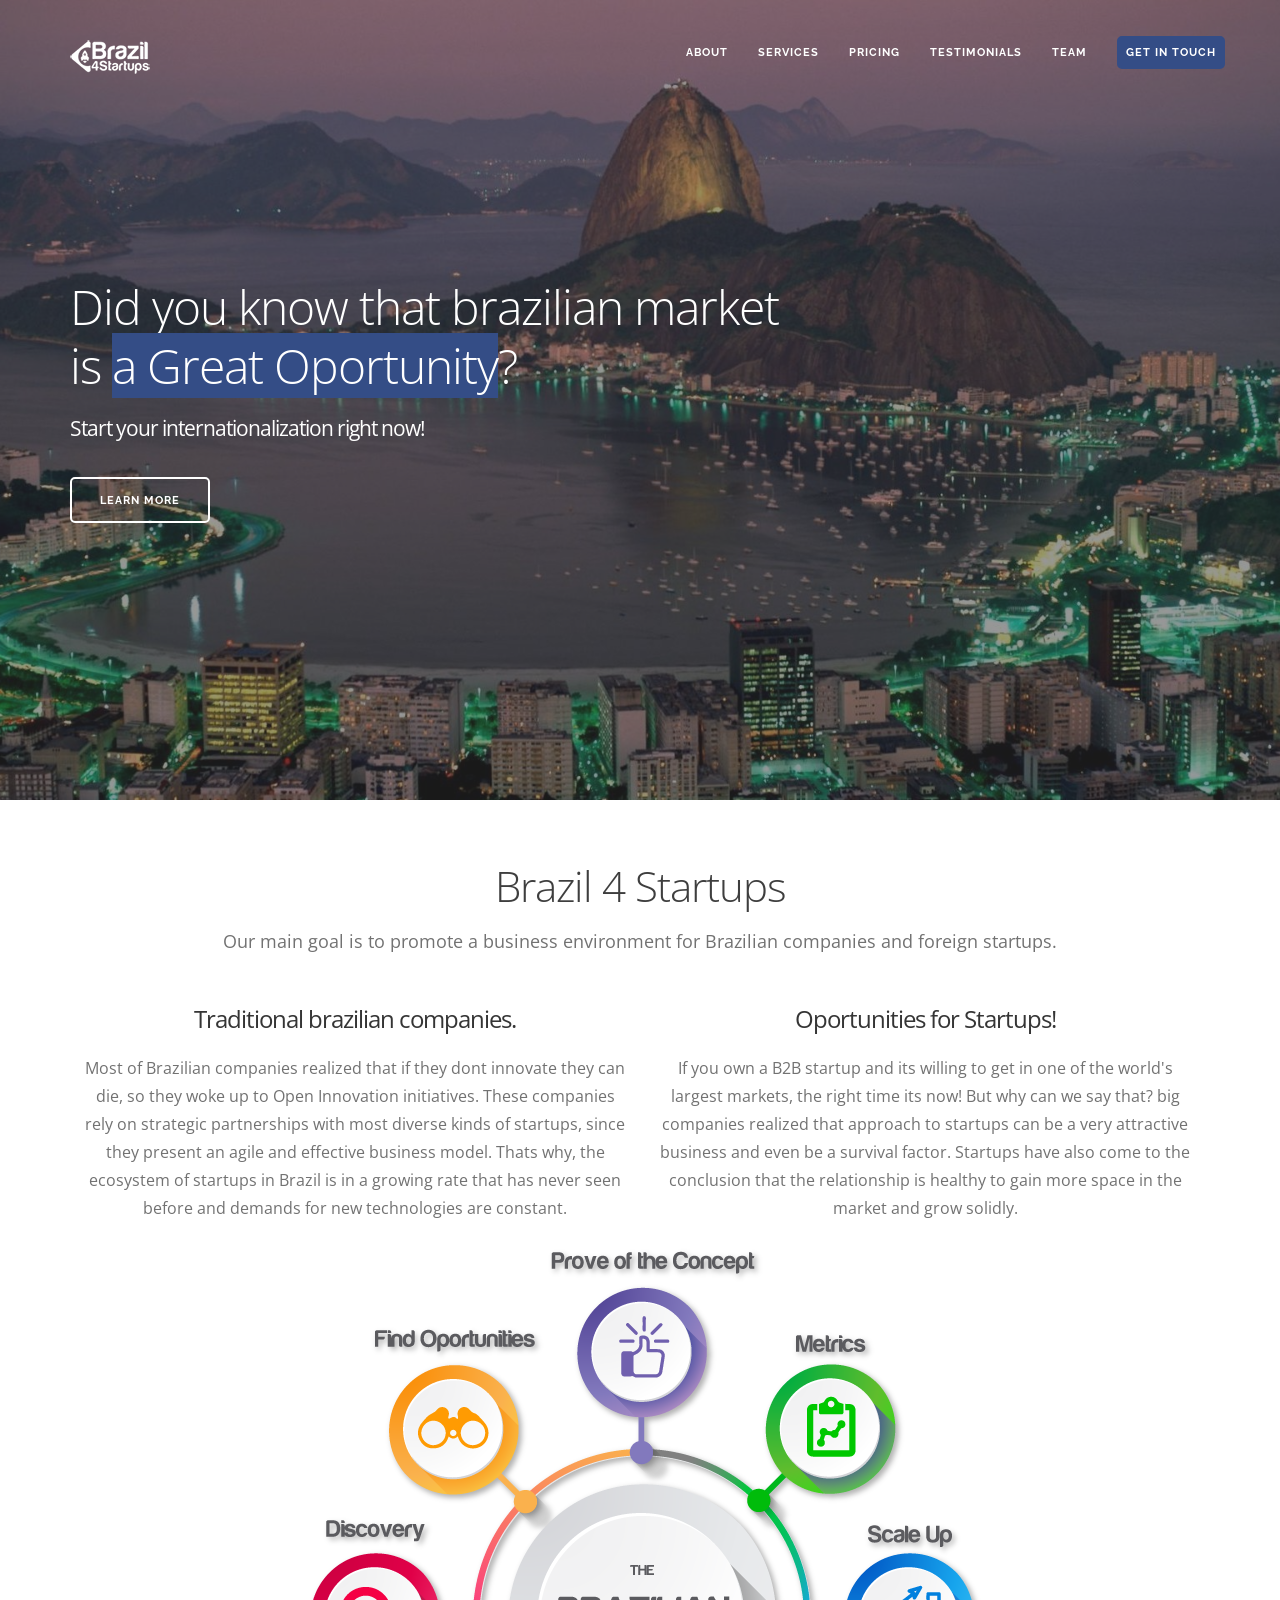
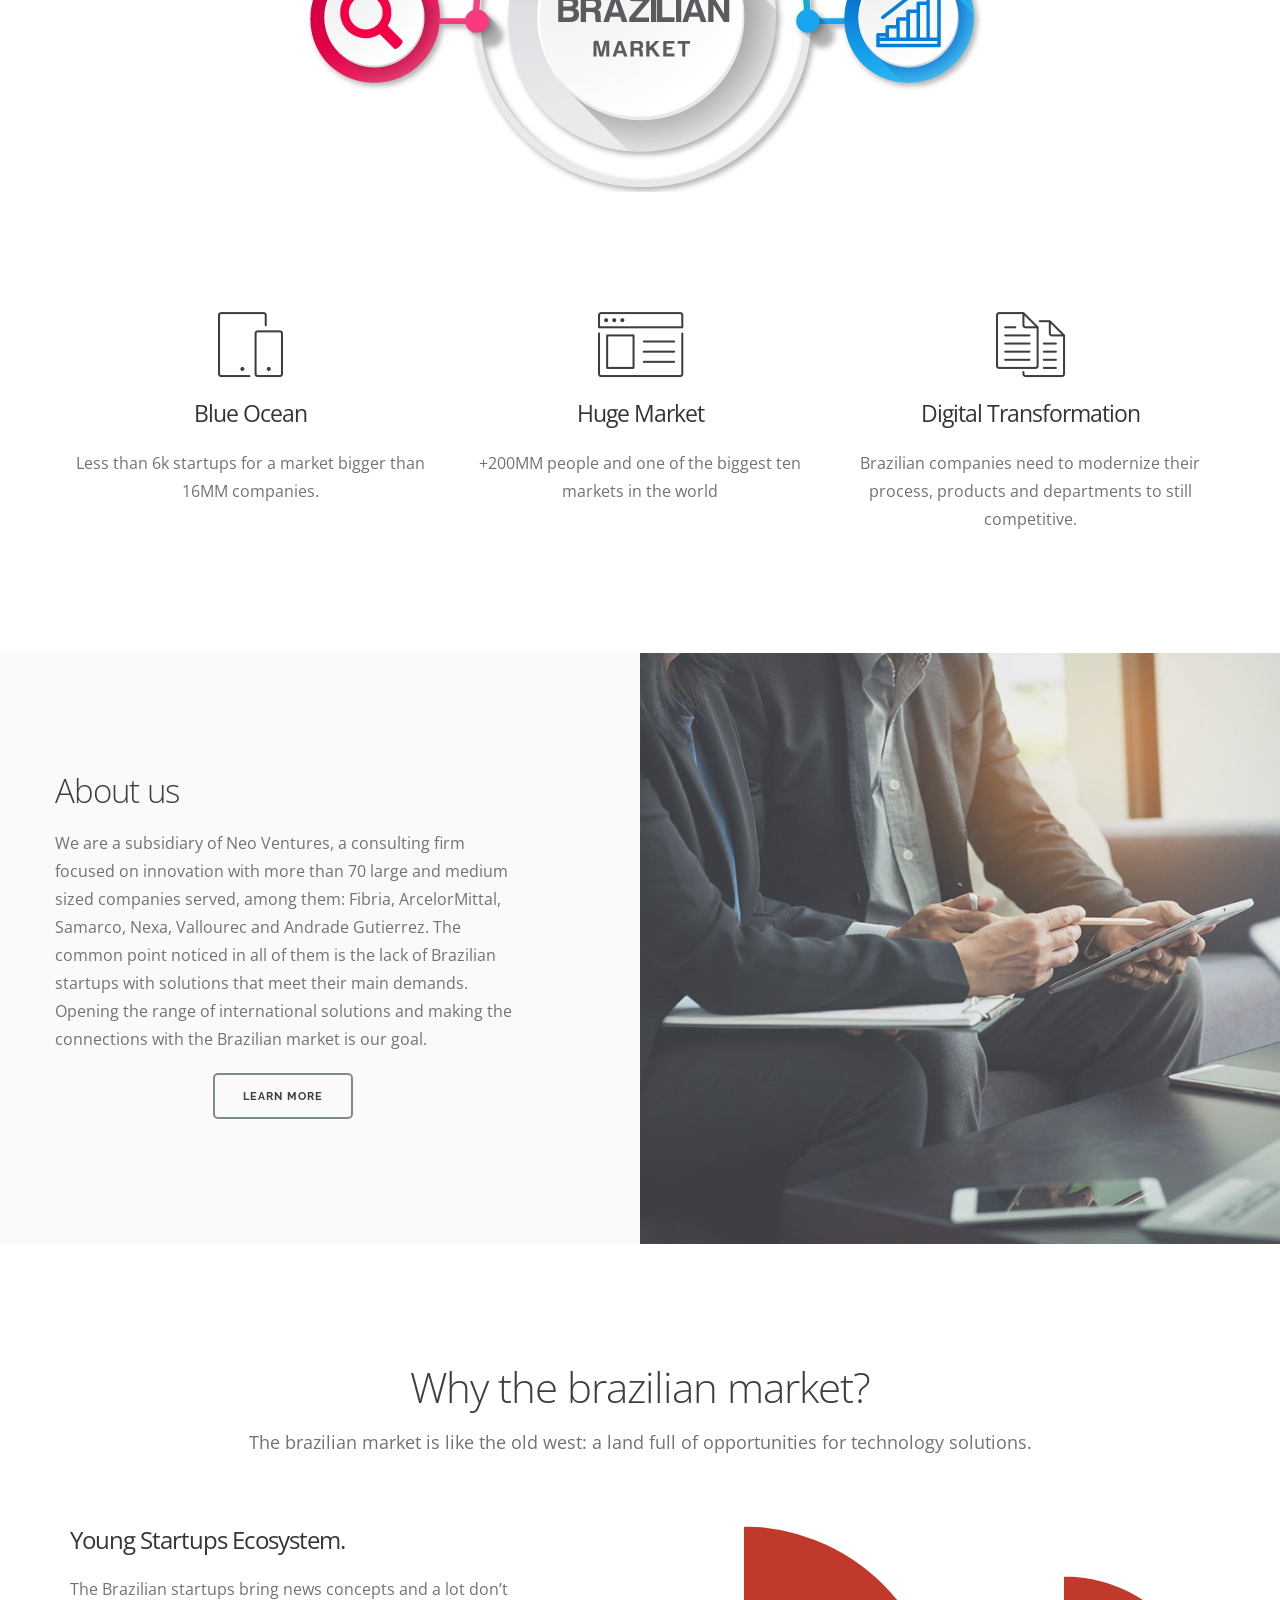
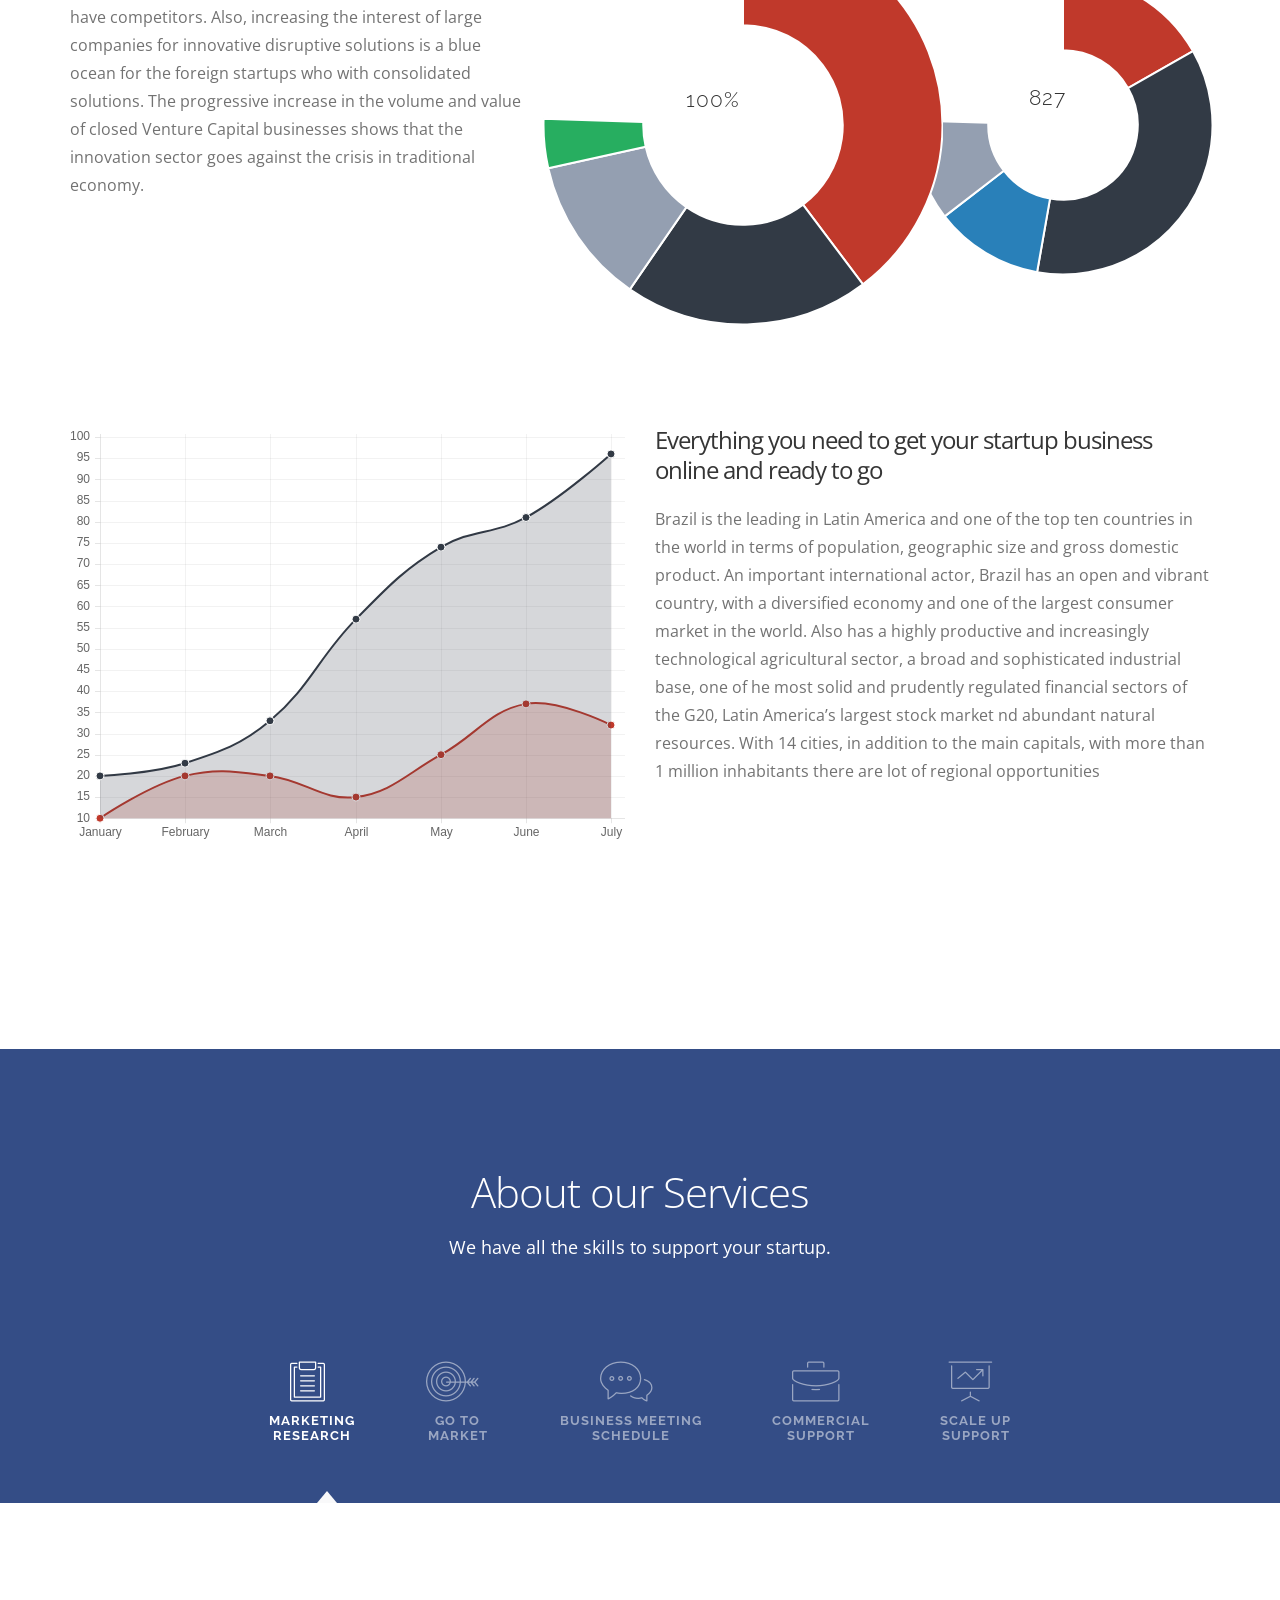
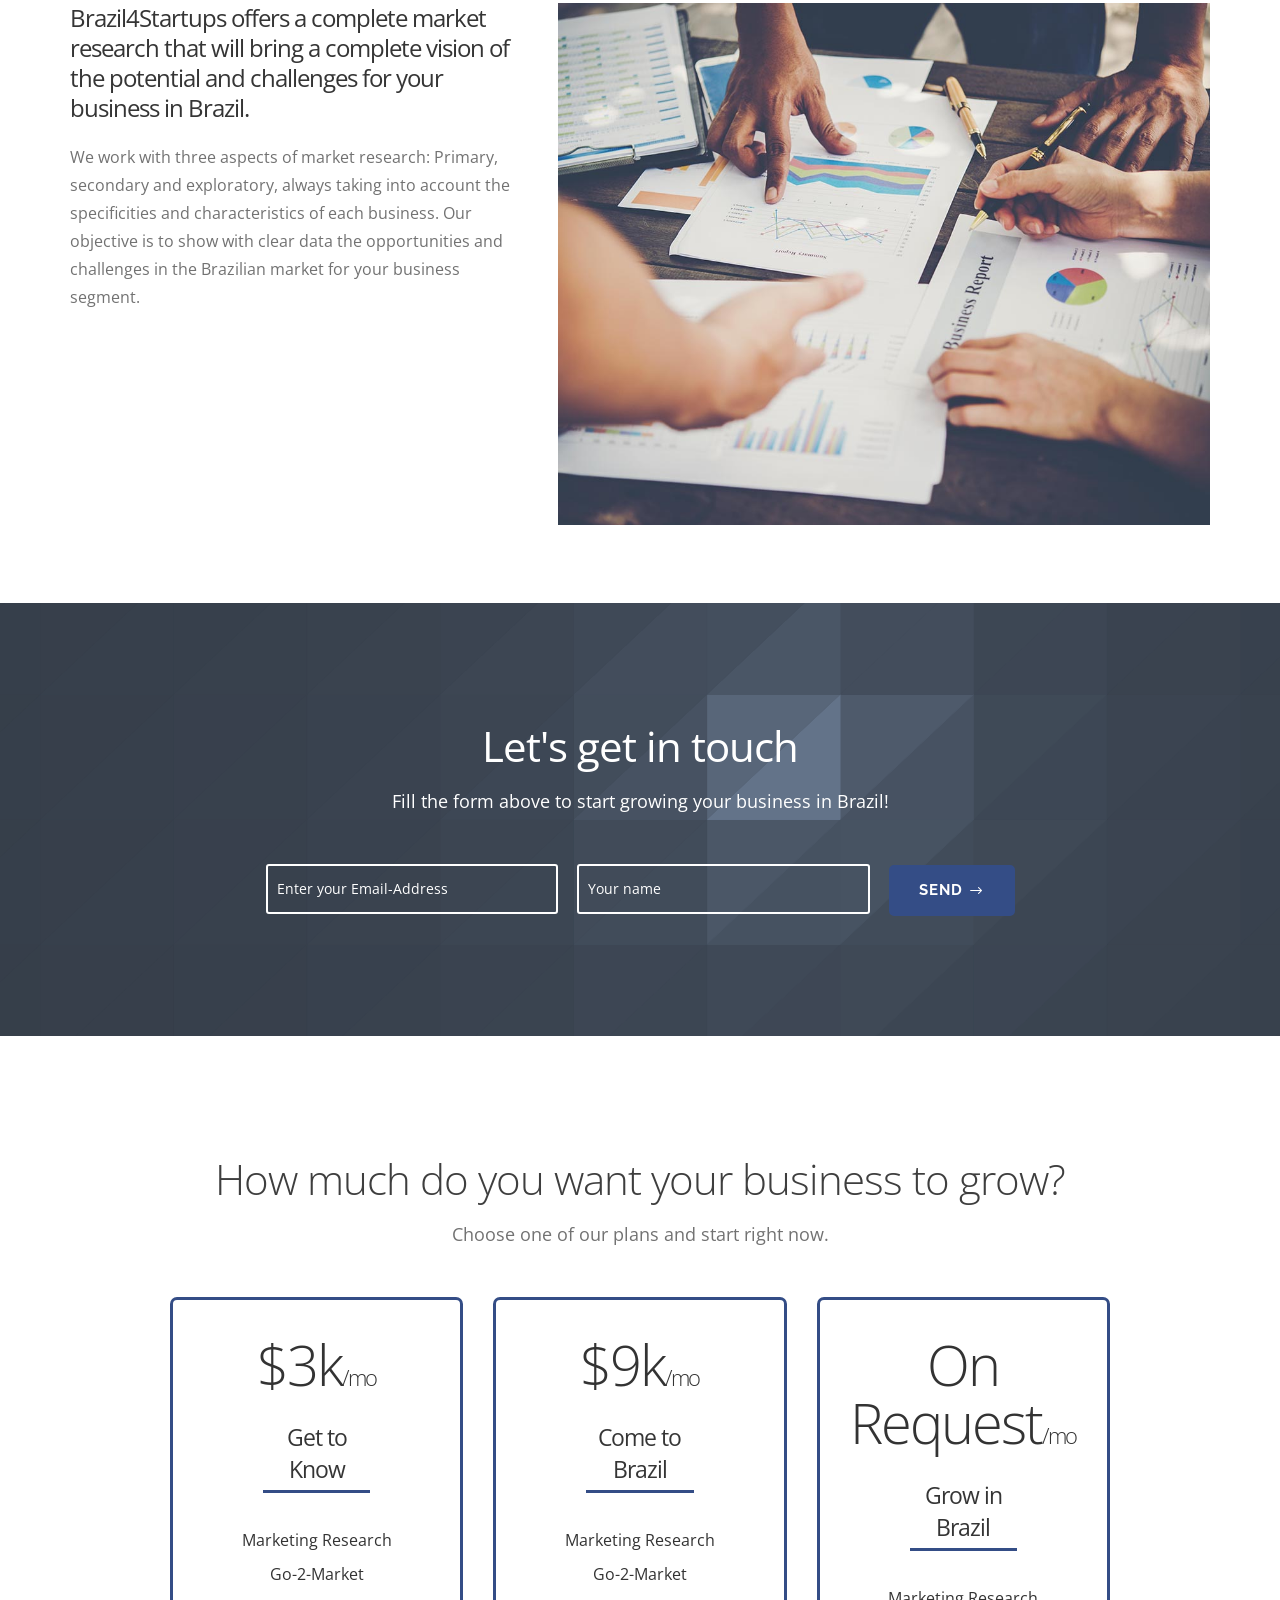
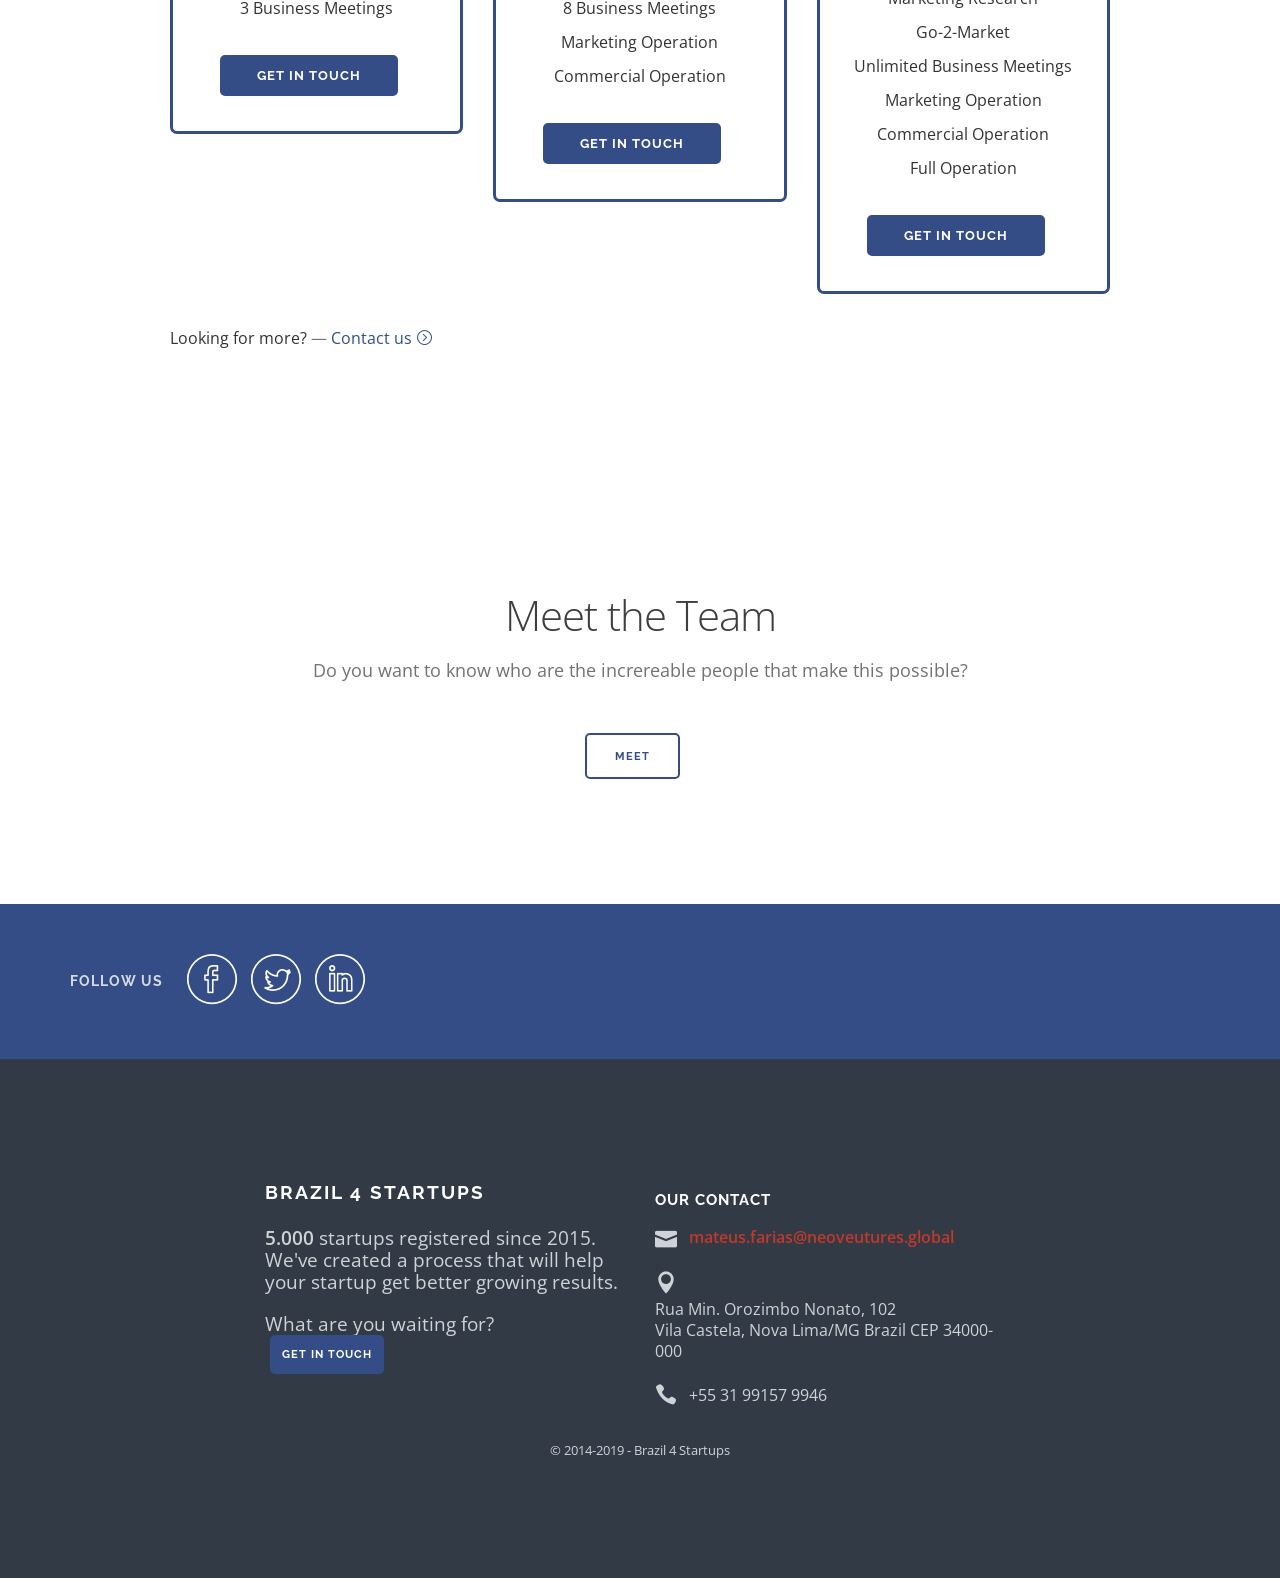
==== commit dc230592: "Mudança do e-mail de contato" ====
--- a/index.html
+++ b/index.html
@@ -569,7 +569,7 @@
 
                     <div class="row">
                         <!-- Signup Form -->
-                        <form id="signup-divider" role="form" action="https://formspree.io/hello@brazil4startups.com" method="POST">
+                        <form id="signup-divider" role="form" action="https://formspree.io/mateus.farias@neoveutures.global" method="POST">
                             <!-- Notification -->
                             <p class="signup-success"><i class="icon icon_check_alt2"></i> <strong>Congratulation! Welcome to 30 day Free Trial. Check your email address.</strong></p>
                             <p class="signup-failed"><i class="icon icon_close_alt2"></i><strong> Something went wrong! Insert correct value.</strong></p>  
@@ -638,7 +638,8 @@
 
                         <div class="col-sm-4">
                             <div class="pricing-tab">
-                                <p class="price">On Request<span>/mo</span></p>
+                                <p class="price">On</p>
+                                <p class="price">Request<span>/mo</span></p>
                                 <h4>Grow in Brazil</h4>
                                 <ul class="pricing-features">
                                     <li>Marketing Research</li>
@@ -680,7 +681,7 @@
                     <div class="row">
                         <div class="col-md-12">
                             <h2>Meet the Team</h2>
-                            <p class="large">We are a passionate team of designers, developers and marketing experts with headquarters in Melbourne.</p>
+                            <p class="large">Do you want to know who are the increreable people that make this possible?</p>
                             <p class="text-center"><a class="btn btn-nav btn-signup" href="https://neoventures.global/en/" target="_blank">Meet</a></p>
                         </div>
                     </div>
@@ -801,7 +802,7 @@
                                     <i class="icon icon_mail"></i>
                                 </div>
                                 <div class="contact-content">
-                                    <a href="mailto:mail@themedept.com">contato@brazil4startups.com</a>
+                                    <a href="mailto:mateus.farias@neoveutures.global">mateus.farias@neoveutures.global</a>
                                 </div>
                             </div>
                             <div class="contact-item">
